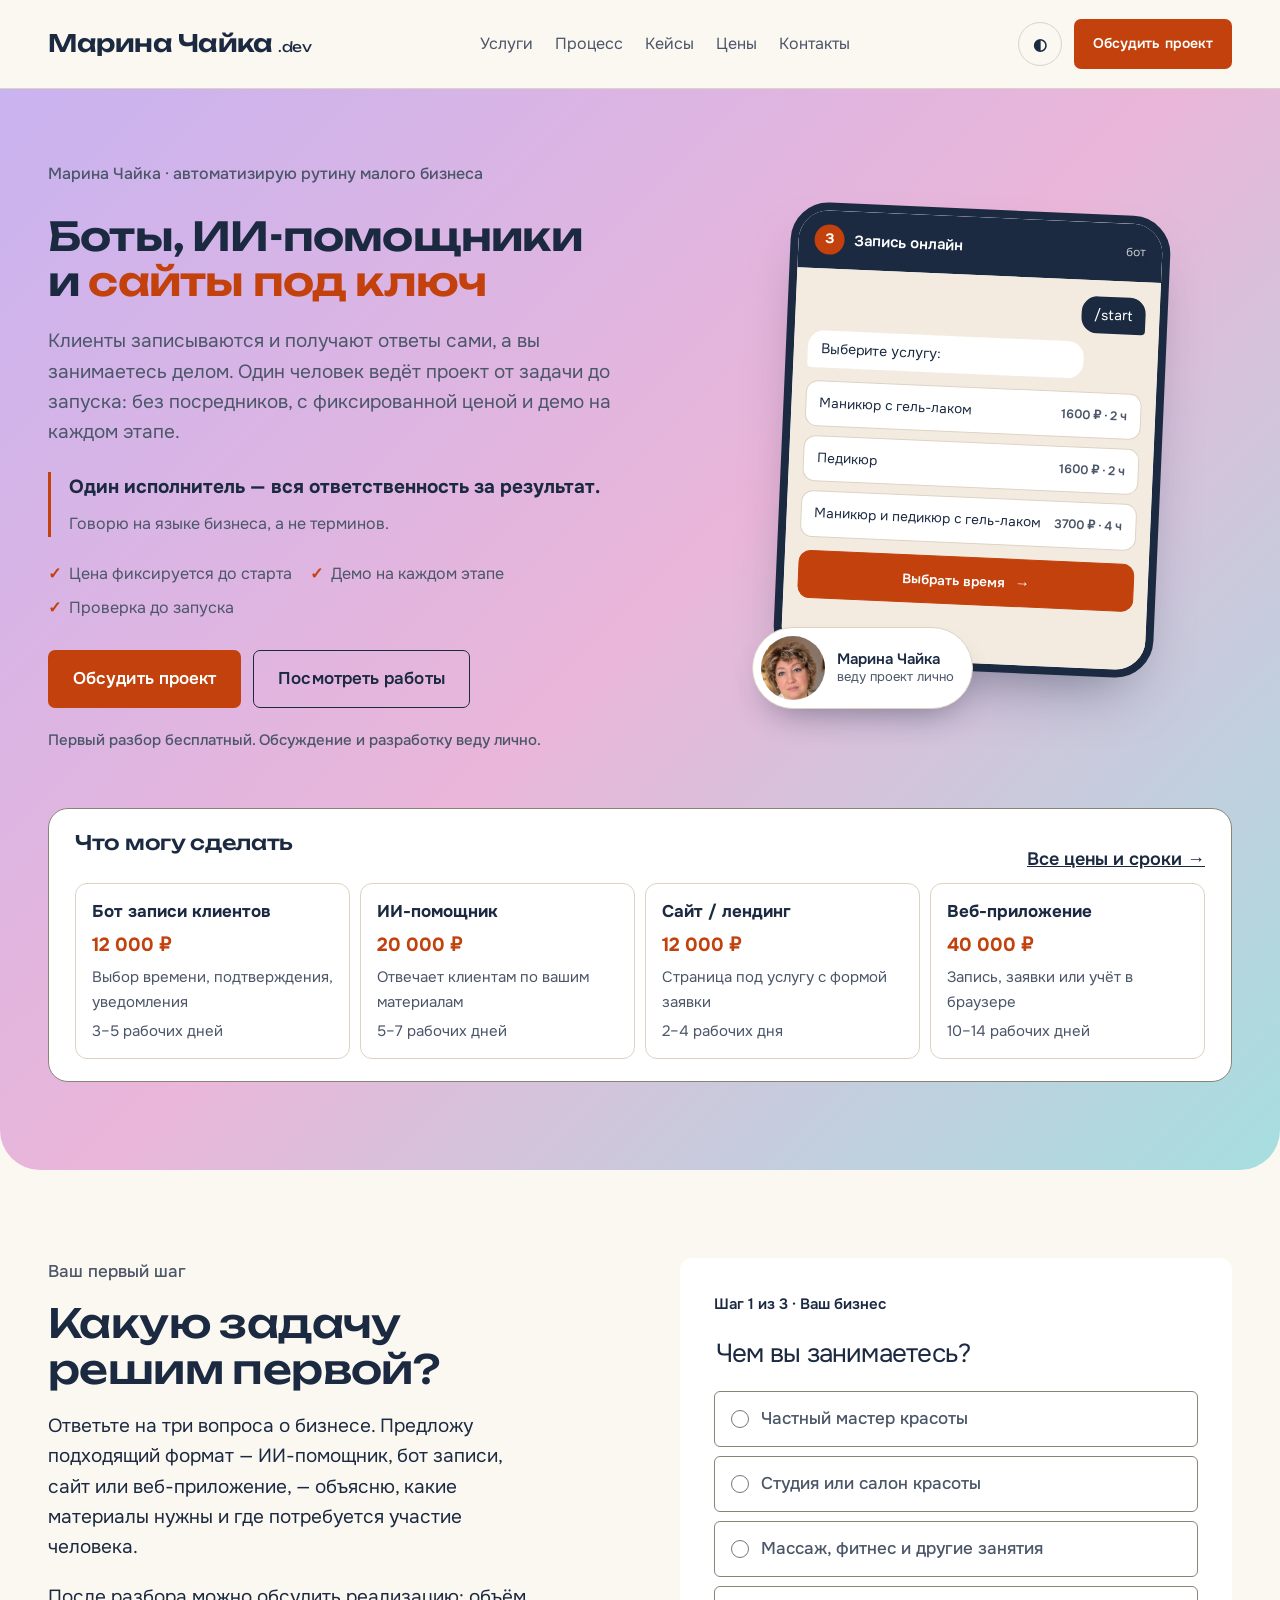
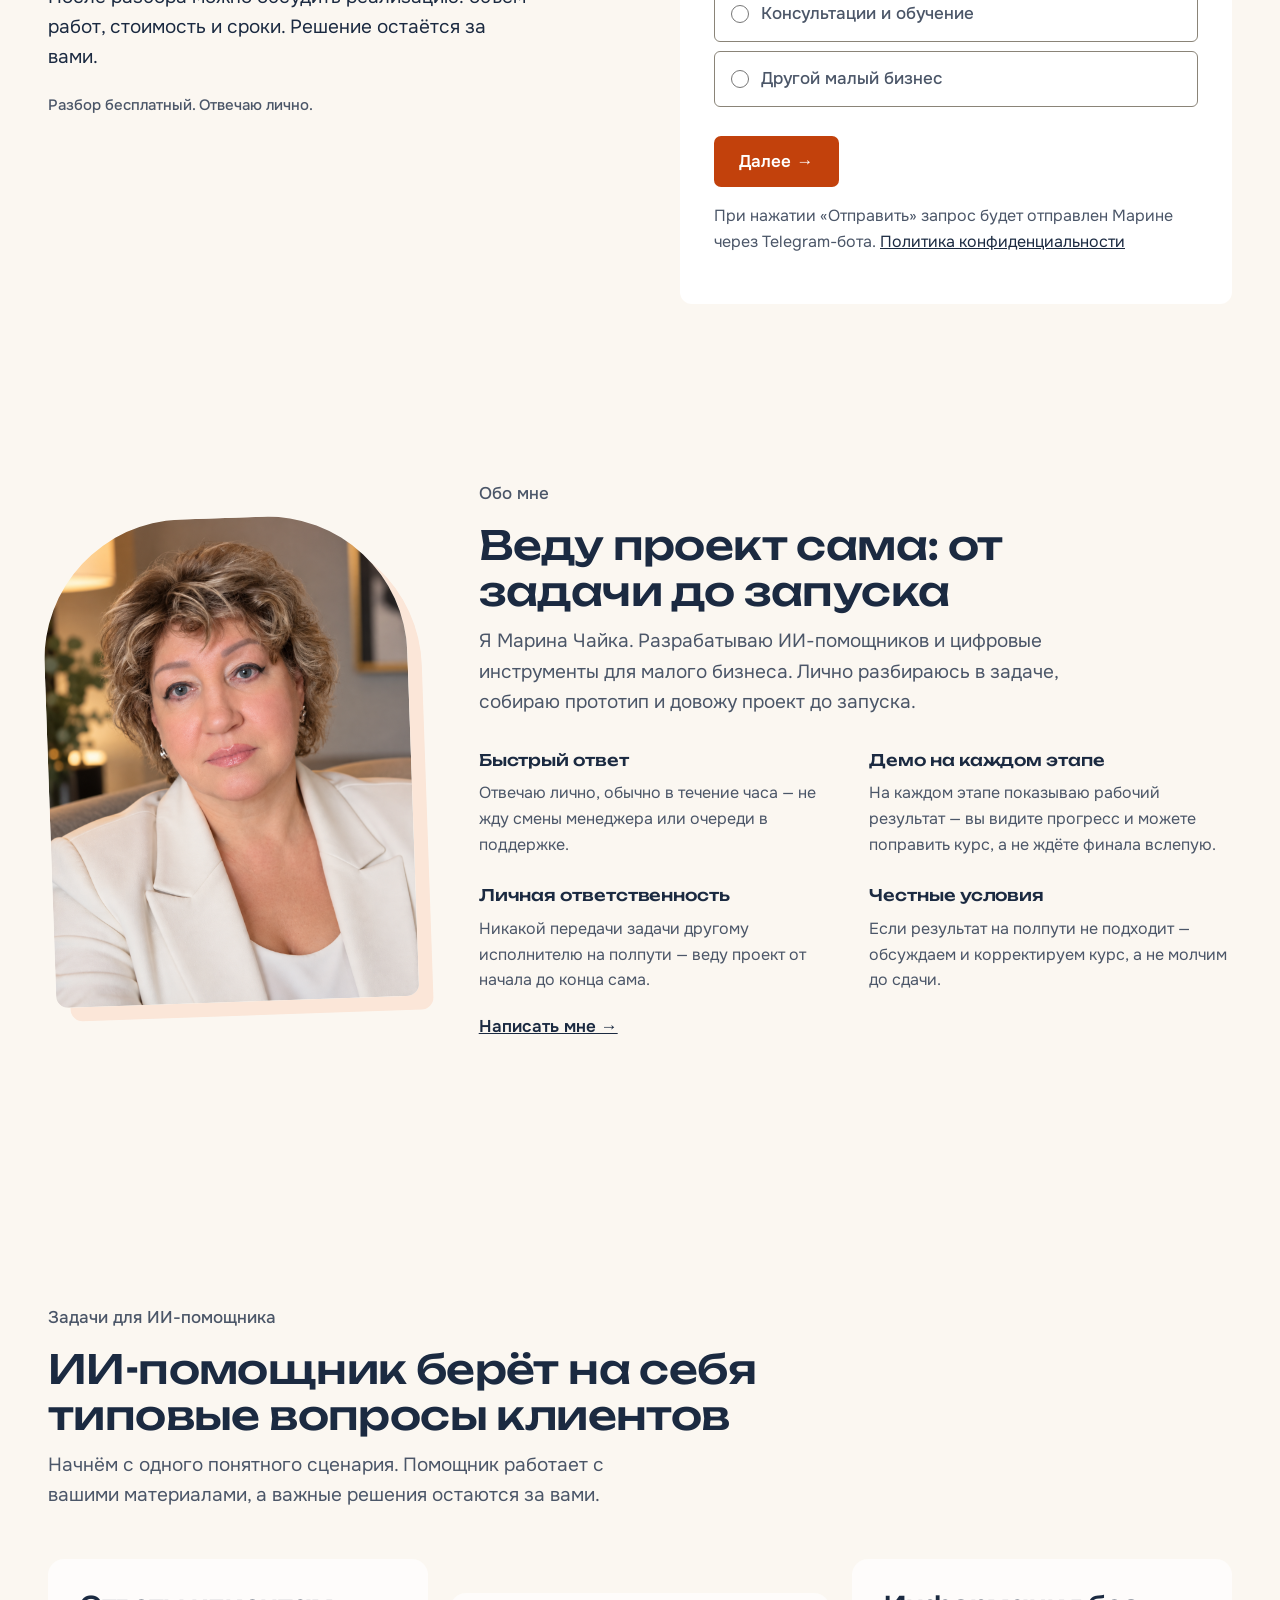
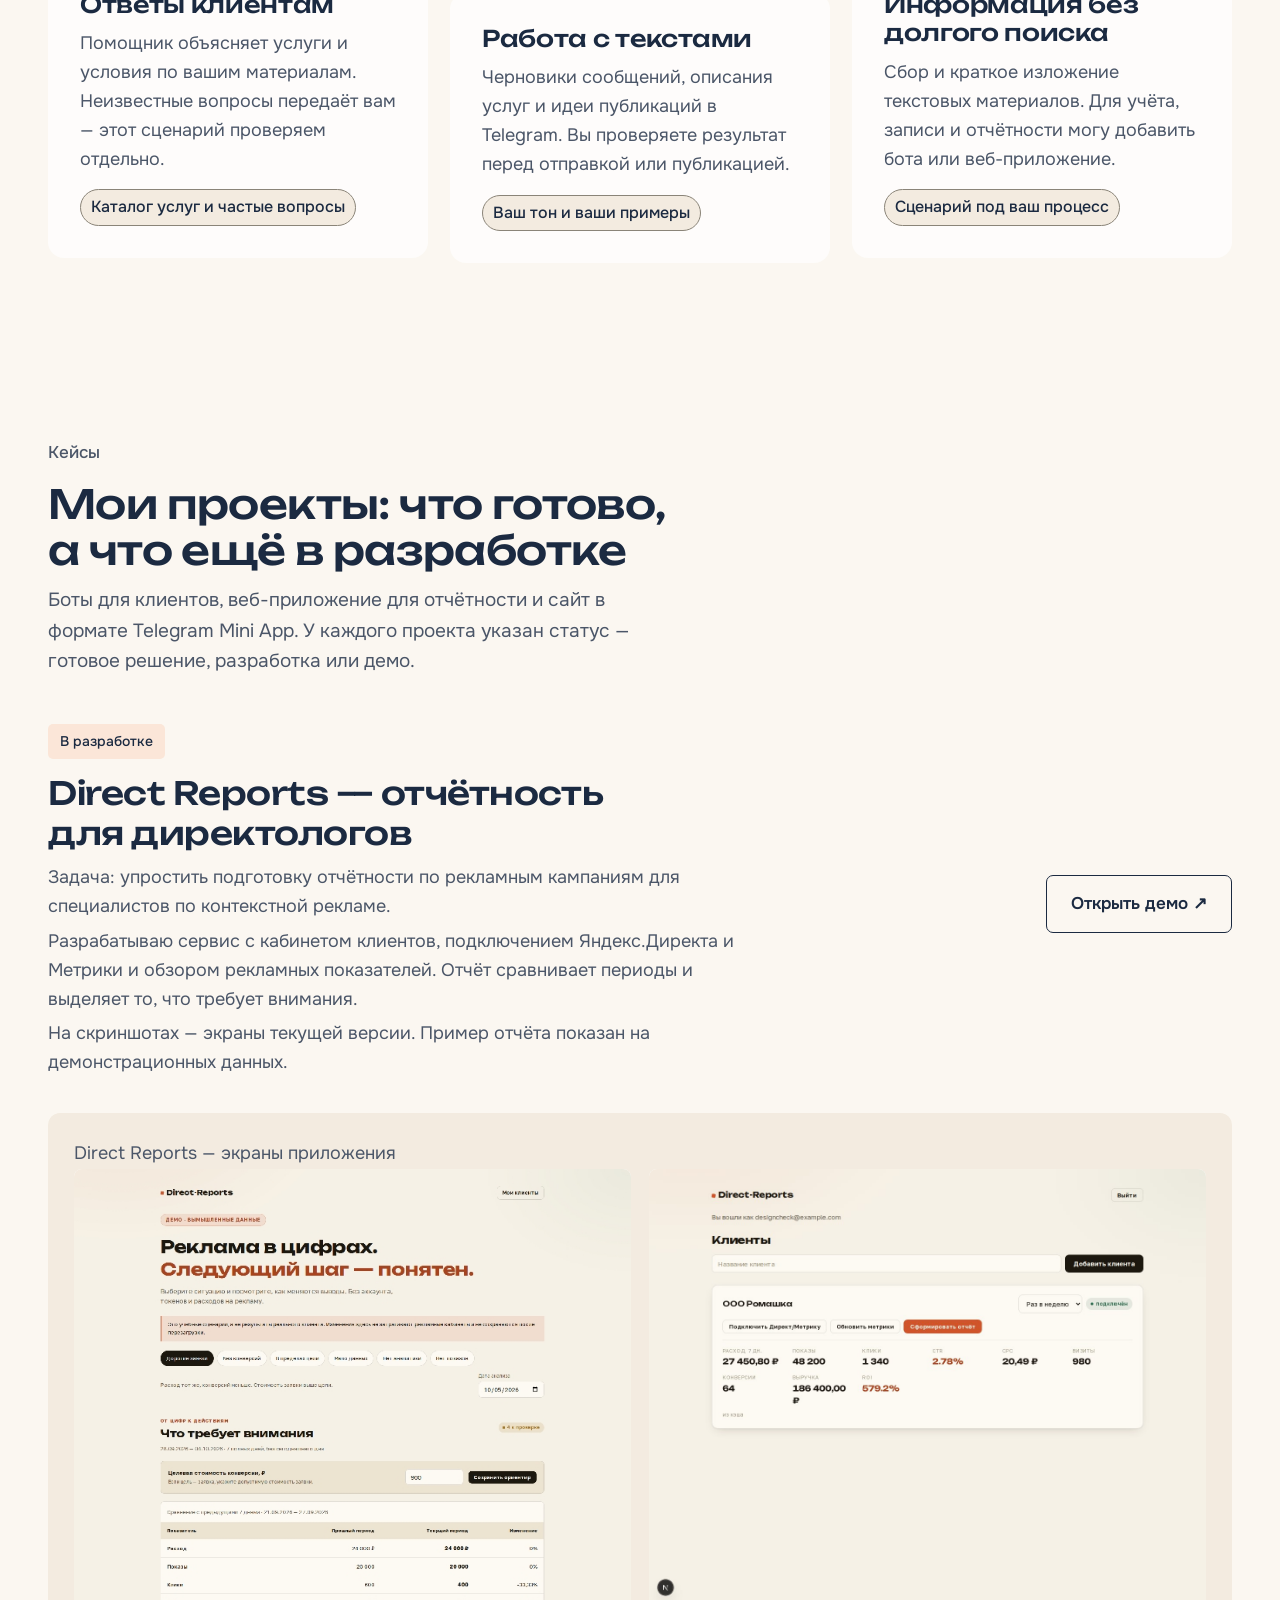
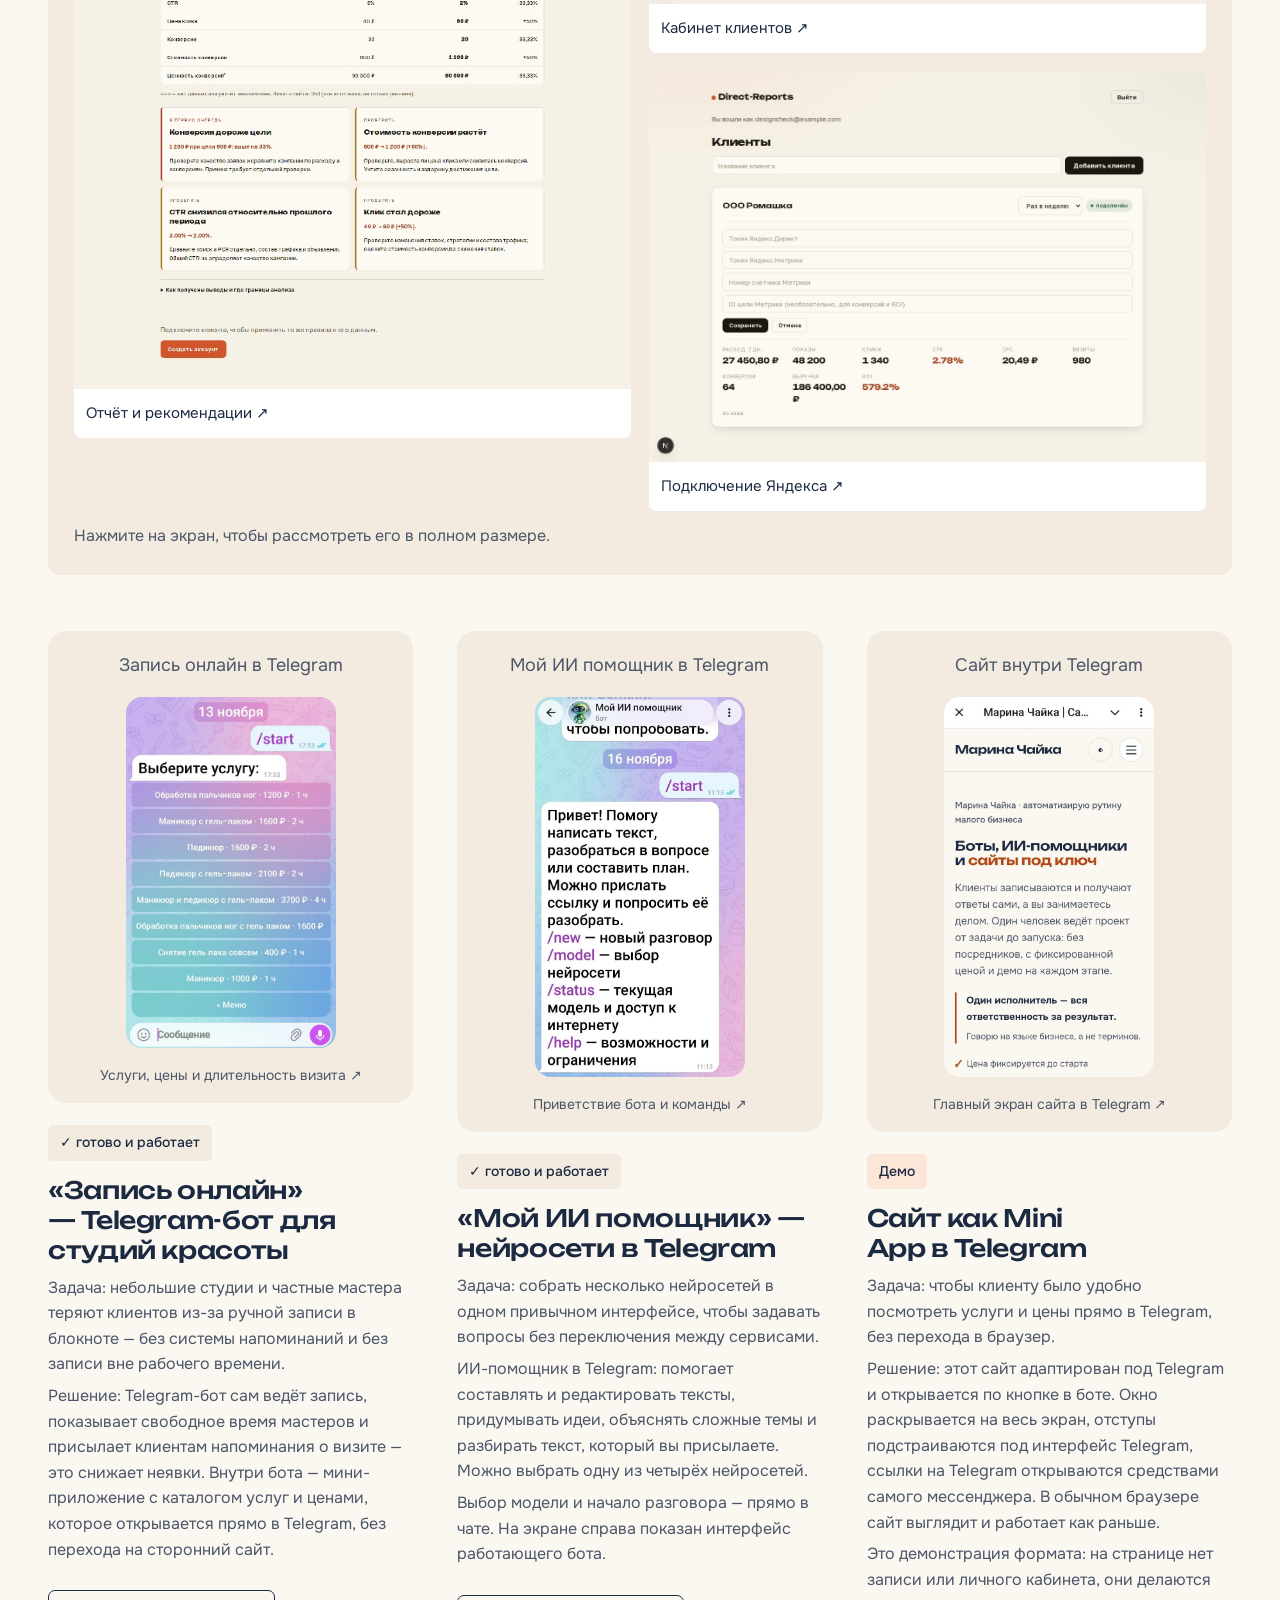
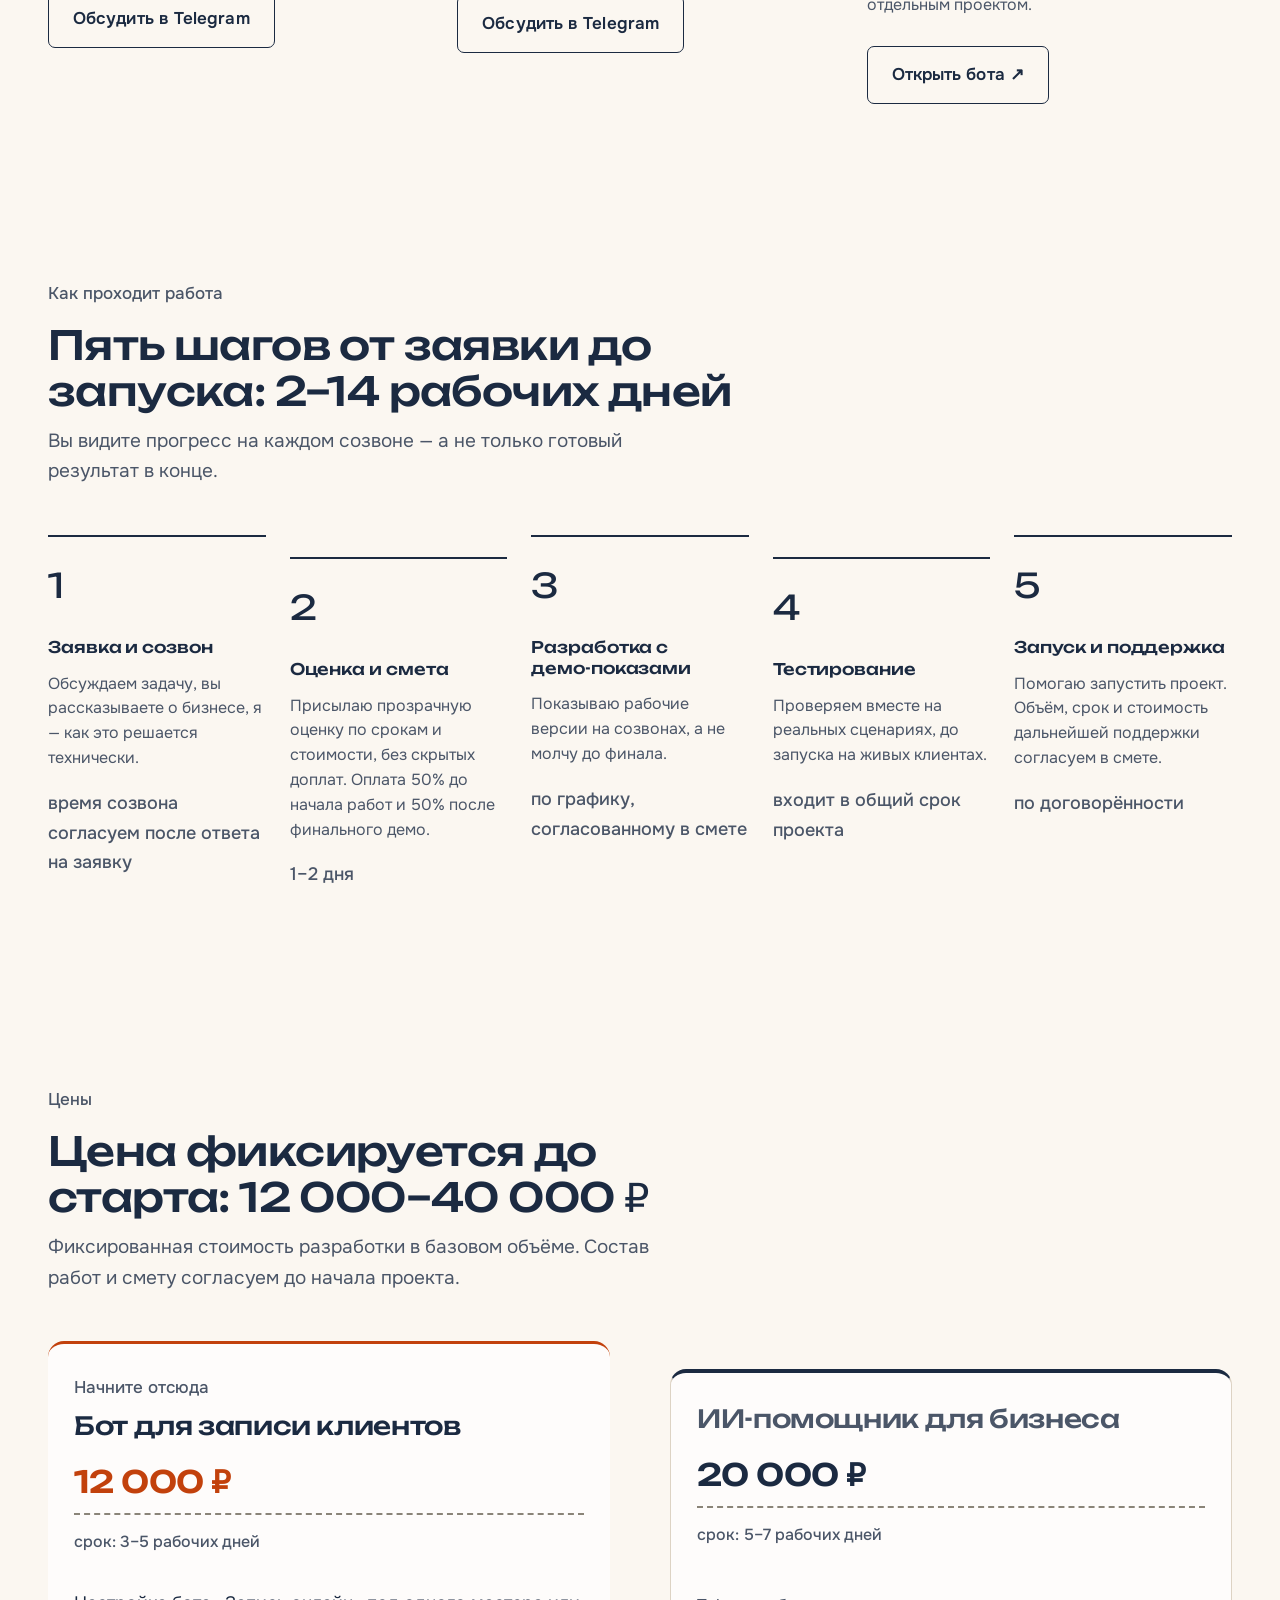
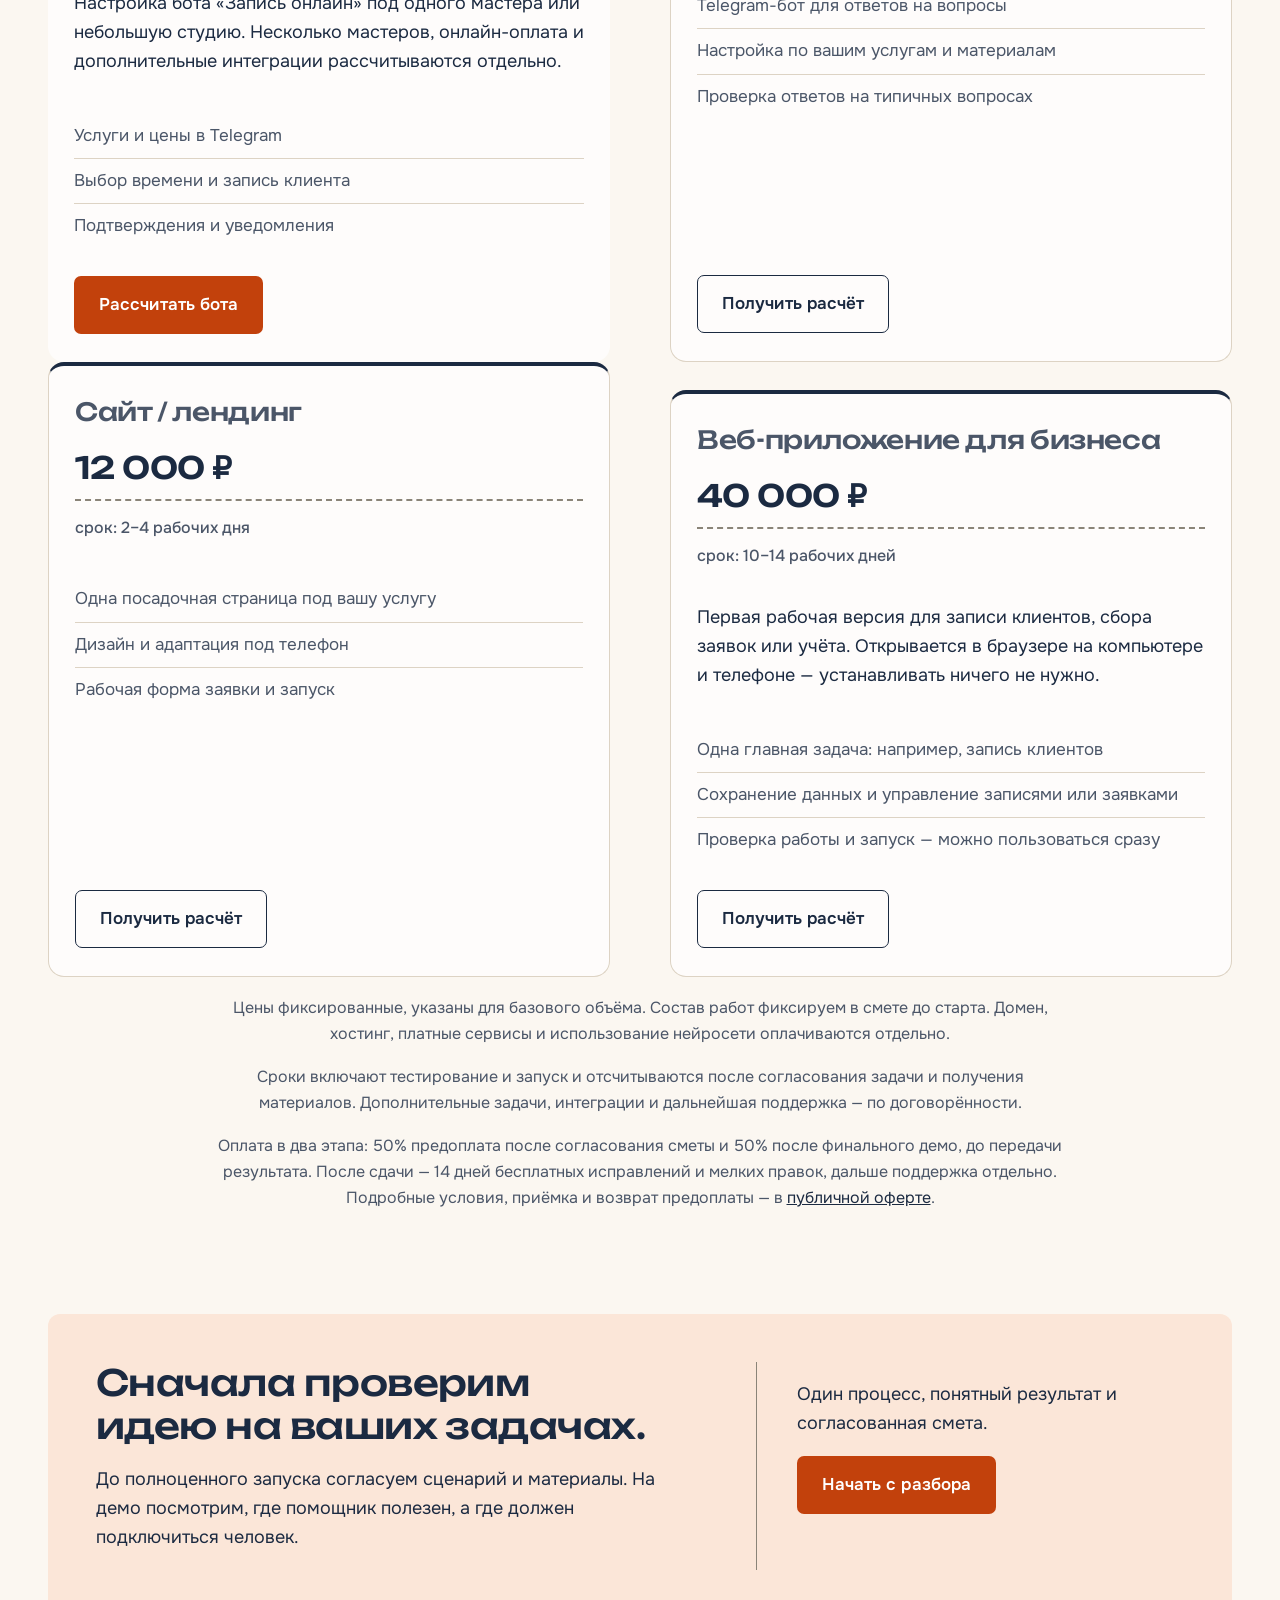
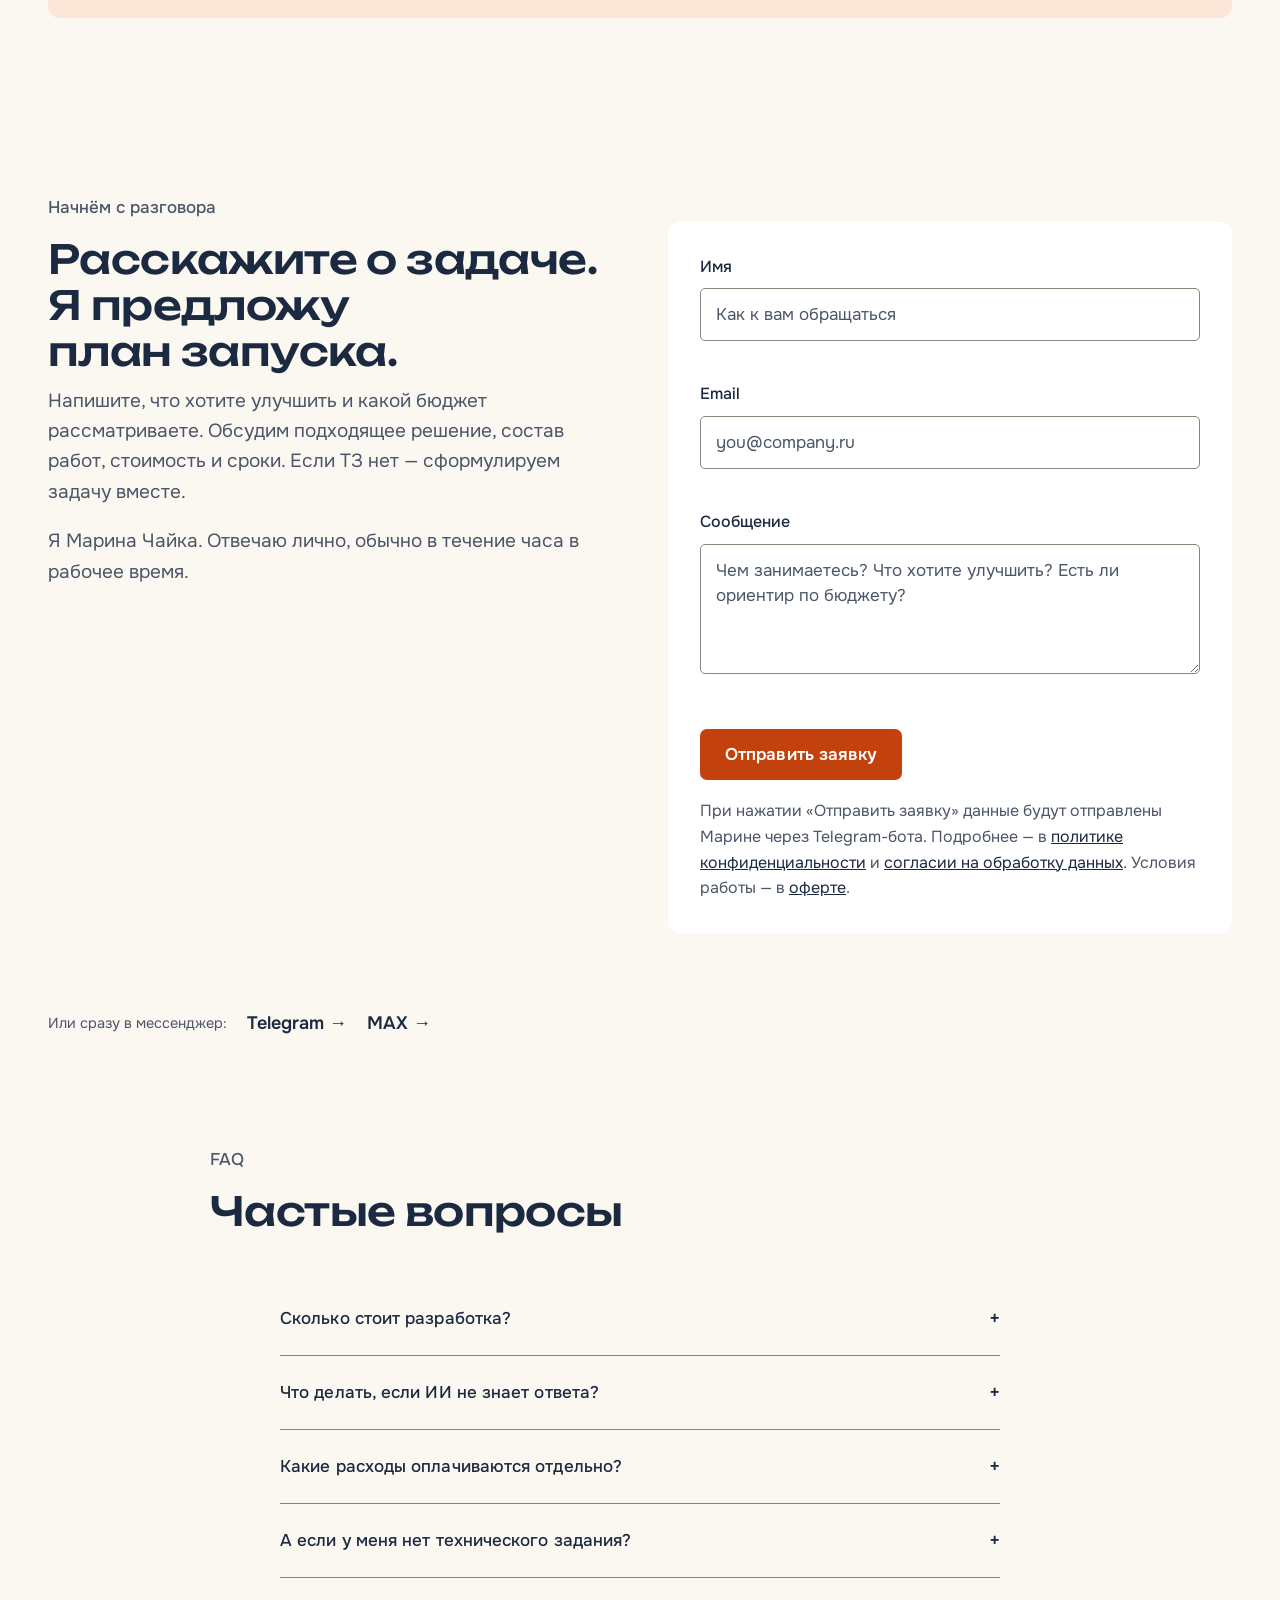
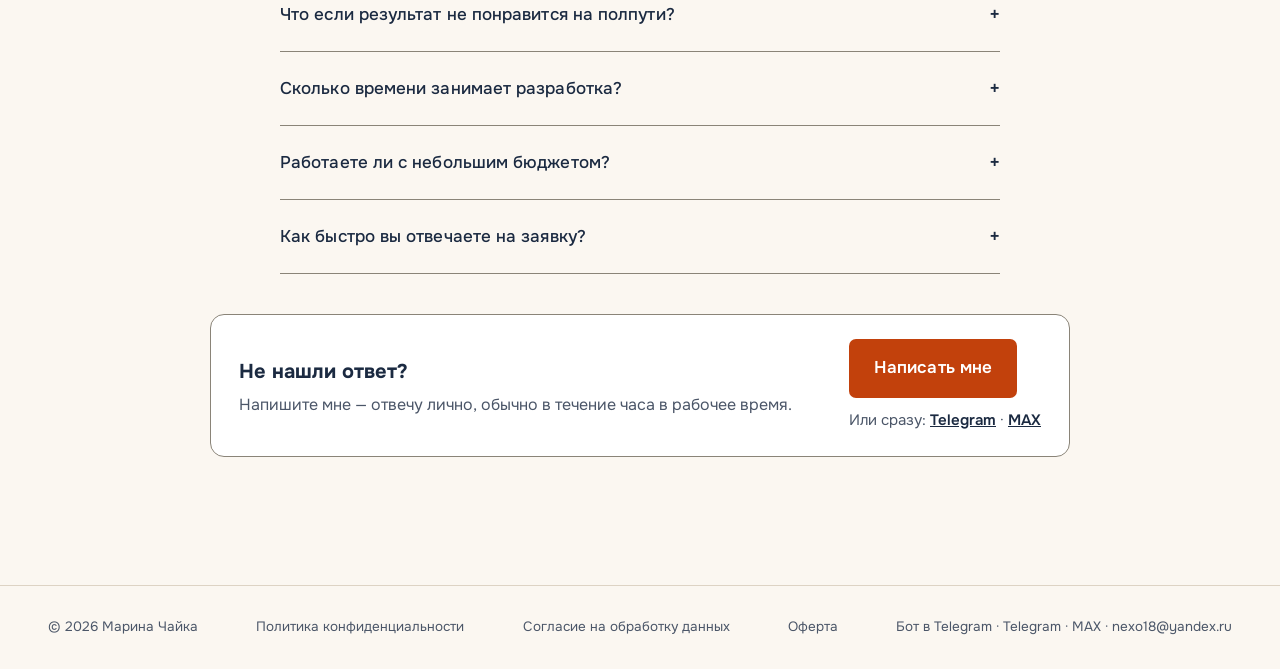
==== index.html @ 25e49939 "[agent] screenshots: актуальные скриншоты ИИ-помощника и сайта в Telegram" ====
<!doctype html>
<html lang="ru" data-theme="light" translate="no" class="notranslate">
<head>
<meta charset="UTF-8">
<meta name="google" content="notranslate">
<meta name="viewport" content="width=device-width, initial-scale=1, viewport-fit=cover">
<title>Марина Чайка — ИИ-помощники, боты и сайты для малого бизнеса</title>
<meta name="description" content="ИИ-помощники, боты записи, сайты и веб-приложения для малого бизнеса. Цена и состав работ фиксируются до старта, демо на каждом этапе. Лично веду проект от задачи до запуска.">
<link rel="icon" type="image/svg+xml" href="assets/favicon.svg">
<meta name="theme-color" content="#FBF7F1">
<meta property="og:type" content="website"><meta property="og:title" content="Марина Чайка — ИИ-помощники, боты и сайты для малого бизнеса">
<meta property="og:image" content="https://chaika-bot.ru/assets/og.png"><meta property="og:url" content="https://chaika-bot.ru/">
<meta name="twitter:card" content="summary_large_image">
<script src="https://telegram.org/js/telegram-web-app.js"></script>
<script>
async function sendWebsiteRequest(data) {
  try {
    var response = await fetch('https://form-service-chajjka.msk1.amvera.tech/', {
      method: 'POST', headers: { 'Content-Type': 'application/json' },
      body: JSON.stringify(data), signal: AbortSignal.timeout(20000)
    });
    var result = await response.json();
    if(!response.ok || result.ok !== true) throw new Error('Delivery failed');
  } catch(error) {
    throw new Error('Не удалось подтвердить отправку. Данные остались в форме. Попробуйте позже или напишите в Telegram.');
  }
}
</script>
<link rel="stylesheet" href="assets/fonts/fonts.css">
<style>
  :root{
    color-scheme: dark;
    --bg:#0A0A0F;
    --surface:#15151C;
    --surface-2:#1C1C26;
    --text:#F2F2F7;
    --text-dim:#C8C8D8;
    --accent1:#6C5CE7;
    --accent2:#00D9FF;
    --accent2-text:#7CEBFF;   /* бирюзовый для ТЕКСТА (контраст ≥7:1) */
    --success-text:#3ddc97;
    --accent3:#FF3EA5;
    --accent4:#FFB020;
    --border:rgba(255,255,255,0.08);
    --border-strong:rgba(255,255,255,0.16);
    --success:#3ddc97;
    --danger:#ff6b6b;
    --shadow: 0 20px 60px rgba(0,0,0,0.45);
    --radius:16px;
    --font-head:'Space Grotesk', system-ui, sans-serif;
    --font-body:'Inter', system-ui, sans-serif;
    --font-mono:'JetBrains Mono', ui-monospace, monospace;
    padding-top: env(safe-area-inset-top,0px);
    padding-bottom: env(safe-area-inset-bottom,0px);
  }
  :root[data-theme="light"]{
    color-scheme: light;
    --bg:#FAFAFC;
    --surface:#FFFFFF;
    --surface-2:#F1F1F5;
    --text:#14141A;
    --text-dim:#3A3A48;
    --accent1:#5B3DF5;
    --accent2:#0EA5C4; --accent2-text:#00596D; --success-text:#075E3A; --danger:#A3200F;
    --accent3:#E11D8F;
    --accent4:#E08A00;
    --border:rgba(20,20,26,0.08);
    --border-strong:rgba(20,20,26,0.16);
    --shadow: 0 20px 50px rgba(20,20,26,0.10);
  }
  @media (prefers-color-scheme: light){
    :root:not([data-theme="light"]){
      color-scheme: light;
      --bg:#FAFAFC;
      --surface:#FFFFFF;
      --surface-2:#F1F1F5;
      --text:#14141A;
      --text-dim:#3A3A48;
      --accent1:#5B3DF5;
      --accent2:#0EA5C4; --accent2-text:#00596D; --success-text:#075E3A; --danger:#A3200F;
      --accent3:#E11D8F;
      --accent4:#E08A00;
      --border:rgba(20,20,26,0.08);
      --border-strong:rgba(20,20,26,0.16);
      --shadow: 0 20px 50px rgba(20,20,26,0.10);
    }
  }
  /* Только внутри Telegram (класс tg-app ставится скриптом): отступы под системные элементы Telegram */
  :root.tg-app{
    padding-top:var(--tg-safe-top,0px);
    padding-bottom:var(--tg-safe-bottom,0px);
  }
  :root.tg-app .web-only{display:none!important;}  /* ссылки «Открыть в Telegram» не нужны внутри самого Telegram */
  :root.tg-app header{top:var(--tg-safe-top,0px);}
  :root.tg-app .mobile-menu{inset:calc(68px + var(--tg-safe-top,0px)) 0 0 0;}
  :root.tg-app .floating-cta,
  :root.tg-app .to-top{bottom:calc(20px + var(--tg-safe-bottom,0px));}
  *{box-sizing:border-box;}
  html{scroll-behavior:smooth;}
  body{
    margin:0;
    background-color:var(--bg);
    background-image:
      radial-gradient(640px circle at 8% 8%, color-mix(in srgb, var(--accent1) 26%, transparent), transparent 62%),
      radial-gradient(620px circle at 92% 12%, color-mix(in srgb, var(--accent3) 22%, transparent), transparent 60%),
      radial-gradient(720px circle at 85% 92%, color-mix(in srgb, var(--accent2) 20%, transparent), transparent 62%),
      radial-gradient(560px circle at 10% 90%, color-mix(in srgb, var(--accent4) 18%, transparent), transparent 60%);
    background-attachment: fixed;
    background-repeat: no-repeat;
    animation: auroraShift 26s ease-in-out infinite alternate;
    color:var(--text);
    font-family:var(--font-body);
    font-size:16px;
    line-height:1.6;
    -webkit-font-smoothing:antialiased;
    overflow-x:hidden;
  }
  @keyframes auroraShift{
    0%{ background-position: 8% 8%, 92% 12%, 85% 92%, 10% 90%; }
    50%{ background-position: 14% 16%, 84% 20%, 76% 84%, 18% 82%; }
    100%{ background-position: 8% 8%, 92% 12%, 85% 92%, 10% 90%; }
  }
  @media (prefers-reduced-motion: reduce){ body{ animation:none; } }
  img{max-width:100%;}
  [hidden]{display:none!important;}
  a{color:inherit;}
  .wrap{max-width:1120px;margin:0 auto;padding-inline:20px;}
  section{scroll-margin-top:80px;}
  h1,h2,h3{font-family:var(--font-head);line-height:1.15;margin:0;}
  .mono{font-family:var(--font-mono);}
  .eyebrow{
    font-family:var(--font-mono);
    font-size:13px;
    letter-spacing:.06em;
    text-transform:uppercase;
    color:var(--accent2-text);
    font-weight:600;
    display:flex;align-items:center;gap:8px;
    margin-bottom:14px;
  }
  .eyebrow::before{content:"";width:8px;height:8px;border-radius:50%;background:var(--accent2);box-shadow:0 0 12px var(--accent2);}
  .section-head{max-width:640px;margin:0 auto 48px;text-align:center;}
  .section-head h2{font-size:clamp(26px,4vw,38px);}
  .section-head p{color:var(--text-dim);margin-top:12px;font-size:17px;}

  /* ---------- progress bar ---------- */
  #progress{position:fixed;top:0;left:0;height:3px;background:linear-gradient(90deg,var(--accent1),var(--accent3),var(--accent2),var(--accent4));width:0%;z-index:1000;transition:width .1s linear;}

  /* ---------- nav ---------- */
  header{
    position:sticky;top:env(safe-area-inset-top,0px);z-index:900;
    background:color-mix(in srgb, var(--bg) 78%, transparent);
    backdrop-filter:blur(14px);
    border-bottom:1px solid var(--border);
    transition:transform .3s ease;
  }
  header.hide{transform:translateY(-100%);}
  nav.wrap{display:flex;align-items:center;justify-content:space-between;height:68px;}
  .logo{font-family:var(--font-head);font-weight:700;font-size:18px;letter-spacing:-.02em;}
  .logo span{background:linear-gradient(90deg,var(--accent1),var(--accent3),var(--accent2));-webkit-background-clip:text;background-clip:text;color:transparent;}
  .nav-links{display:flex;gap:28px;list-style:none;margin:0;padding:0;}
  .nav-links a{font-size:14.5px;color:var(--text-dim);text-decoration:none;position:relative;padding:6px 0;transition:color .2s;}
  .nav-links a::after{content:"";position:absolute;left:0;right:0;bottom:0;height:2px;background:linear-gradient(90deg,var(--accent1),var(--accent2));transform:scaleX(0);transform-origin:left;transition:transform .25s;}
  .nav-links a.active,.nav-links a:hover{color:var(--text);}
  .nav-links a.active::after{transform:scaleX(1);}
  .nav-actions{display:flex;align-items:center;gap:12px;}
  .theme-toggle{
    width:44px;height:44px;border-radius:10px;border:1px solid var(--border);
    background:var(--surface);color:var(--text);cursor:pointer;
    display:flex;align-items:center;justify-content:center;font-size:16px;
  }
  .burger{
    display:none;width:44px;height:44px;border:1px solid var(--border);background:var(--surface);
    border-radius:10px;cursor:pointer;position:relative;
  }
  .burger span, .burger span::before, .burger span::after{
    content:"";position:absolute;left:12px;right:12px;height:2px;background:var(--text);
    transition:transform .3s ease, opacity .3s ease, top .3s ease;
  }
  .burger span{top:21px;}
  .burger span::before{top:-7px;}
  .burger span::after{top:7px;}
  .burger.open span{background:transparent;}
  .burger.open span::before{top:0;transform:rotate(45deg);}
  .burger.open span::after{top:0;transform:rotate(-45deg);}

  .mobile-menu{
    visibility:hidden;position:fixed;inset:68px 0 0 0;background:var(--bg);z-index:850;padding:24px;
    opacity:0;transform:translateY(-12px);transition:opacity .3s ease, transform .3s ease, visibility 0s linear .3s;
  }
  .mobile-menu.open{visibility:visible;opacity:1;transform:translateY(0);transition:opacity .3s ease, transform .3s ease;}
  .mobile-menu ul{list-style:none;padding:0;margin:0;display:flex;flex-direction:column;gap:22px;}
  .mobile-menu a{font-family:var(--font-head);font-size:22px;text-decoration:none;color:var(--text);}
  @media (prefers-reduced-motion: reduce){
    .mobile-menu{transition:none;}
    .burger span,.burger span::before,.burger span::after{transition:none;}
  }
  @media (max-width:820px){
    .nav-links{display:none;}
    .nav-actions > a.btn-primary{display:none;}
    .burger{display:flex;align-items:center;justify-content:center;}
  }
  @media (max-width:360px){ .logo{font-size:15px;} }

  /* ---------- buttons ---------- */
  .btn{
    display:inline-flex;align-items:center;justify-content:center;gap:8px;
    font-family:var(--font-body);font-weight:600;font-size:15px;
    padding:13px 26px;border-radius:12px;border:1px solid transparent;
    cursor:pointer;text-decoration:none;min-height:44px;
    transition:transform .25s cubic-bezier(.2,.8,.2,1), box-shadow .3s ease, background .3s ease, filter .3s ease, color .3s ease, border-color .3s ease;
    will-change:transform;
  }
  .btn-primary{background:linear-gradient(135deg,var(--accent1),var(--accent3) 55%,var(--accent2));color:#fff;box-shadow:0 8px 20px rgba(255,62,165,.2);}
  .btn-primary:hover{box-shadow:0 12px 28px rgba(255,62,165,.3);filter:brightness(1.05) saturate(1.05);}
  .btn-ghost{background:var(--surface);border-color:var(--border-strong);color:var(--text);}
  .btn-ghost:hover{border-color:var(--accent2);background:var(--surface-2);color:var(--accent2-text);}
  .btn-block{width:100%;}

  /* ---------- hero ---------- */
  .hero{position:relative;padding:120px 0 100px;overflow:hidden;}
  .hero-bg{position:absolute;inset:-20% -10%;z-index:0;pointer-events:none;filter:blur(50px);opacity:.45;}
  .blob{position:absolute;border-radius:50%;}
  .blob1{width:560px;height:560px;background:radial-gradient(circle,var(--accent1),transparent 70%);top:-120px;left:-80px;animation:float1 16s ease-in-out infinite;}
  .blob2{width:480px;height:480px;background:radial-gradient(circle,var(--accent2),transparent 70%);bottom:-140px;right:-60px;animation:float2 20s ease-in-out infinite;}
  .blob3{width:380px;height:380px;background:radial-gradient(circle,var(--accent3),transparent 70%);top:10%;right:8%;animation:float3 18s ease-in-out infinite;}
  .blob4{width:340px;height:340px;background:radial-gradient(circle,var(--accent4),transparent 70%);bottom:5%;left:18%;animation:float2 22s ease-in-out infinite reverse;}
  @keyframes float1{0%,100%{transform:translate(0,0)}50%{transform:translate(60px,40px)}}
  @keyframes float2{0%,100%{transform:translate(0,0)}50%{transform:translate(-50px,-30px)}}
  @keyframes float3{0%,100%{transform:translate(0,0)}50%{transform:translate(-40px,50px)}}
  .hero-inner{position:relative;z-index:1;max-width:780px;}
  .hero h1{font-size:clamp(32px,5.4vw,58px);font-weight:700;letter-spacing:-.02em;}
  .hero h1 .line{display:block;overflow:hidden;}
  .hero h1 .line span{
    display:inline-block;transform:translateY(110%);opacity:0;
    background:linear-gradient(100deg, var(--text) 0%, var(--accent1) 22%, var(--accent3) 45%, var(--accent2) 68%, var(--text) 100%);
    background-size:250% auto;
    color:var(--text);
    -webkit-background-clip:text;background-clip:text;-webkit-text-fill-color:transparent;
    animation:lineUp .7s cubic-bezier(.2,.8,.2,1) forwards, headlineShine 9s linear infinite;
  }
  @keyframes lineUp{to{transform:translateY(0);opacity:1;}}
  @keyframes headlineShine{0%{background-position:0% 50%;}100%{background-position:250% 50%;}}
  .hero p.sub{margin-top:22px;font-size:clamp(16px,2vw,19px);color:var(--text-dim);max-width:600px;}
  .hero-cta{margin-top:34px;display:flex;flex-wrap:wrap;gap:14px;align-items:center;}
  .trust-line{margin-top:20px;font-family:var(--font-mono);font-size:13px;color:var(--text-dim);display:flex;align-items:center;gap:8px;}
  .trust-line::before{content:"●";color:var(--success);font-size:10px;}

  /* ---------- stats / counters ---------- */
  .stats{display:grid;grid-template-columns:repeat(4,1fr);gap:20px;}
  @media (max-width:820px){.stats{grid-template-columns:repeat(2,1fr);}}
  .stat{text-align:center;padding:26px 12px;background:var(--surface);border:1px solid var(--border);border-radius:14px;}
  .stat-value{font-family:var(--font-head);font-size:clamp(28px,4vw,38px);font-weight:700;font-variant-numeric:tabular-nums;
    background:linear-gradient(135deg,var(--accent1),var(--accent3));-webkit-background-clip:text;background-clip:text;color:transparent;-webkit-text-fill-color:transparent;}
  .stat-label{margin-top:8px;font-size:13.5px;color:var(--text-dim);}

  /* ---------- bento / services ---------- */
  .bento{display:grid;grid-template-columns:repeat(3,1fr);gap:20px;}
  @media (max-width:820px){.bento{grid-template-columns:1fr;}}
  .card{
    background:var(--surface);border:1px solid var(--border);border-radius:var(--radius);
    padding:28px;position:relative;overflow:hidden;
    transition:transform .3s cubic-bezier(.2,.8,.2,1), border-color .3s, box-shadow .3s;
  }
  .card:hover{transform:translateY(-6px);border-color:var(--border-strong);box-shadow:var(--shadow);}
  .card .glow{position:absolute;inset:0;opacity:0;background:radial-gradient(300px circle at var(--mx,50%) var(--my,50%), rgba(108,92,231,.18), transparent 60%);transition:opacity .3s;pointer-events:none;}
  .card:hover .glow{opacity:1;}
  .card-icon{width:46px;height:46px;border-radius:12px;background:linear-gradient(135deg,var(--accent1),var(--accent3));display:flex;align-items:center;justify-content:center;font-size:20px;margin-bottom:18px;}
  .card:nth-child(2) .card-icon{background:linear-gradient(135deg,var(--accent3),var(--accent4));}
  .card:nth-child(3) .card-icon{background:linear-gradient(135deg,var(--accent2),var(--accent1));}
  .card h3{font-size:19px;margin-bottom:10px;}
  .card p{color:var(--text-dim);font-size:15px;margin:0;}
  .card .tag{display:inline-block;margin-top:16px;font-family:var(--font-mono);font-size:13px;color:var(--accent2-text);border:1px solid var(--border-strong);padding:4px 10px;border-radius:20px;}

  /* reveal */
  .reveal{opacity:0;transform:translateY(28px);transition:opacity .7s ease,transform .7s cubic-bezier(.2,.8,.2,1);}
  .reveal.in{opacity:1;transform:translateY(0);}

  /* ---------- process ---------- */
  .steps{display:grid;gap:0;counter-reset:step;}
  .step{display:grid;grid-template-columns:56px 1fr;gap:20px;padding:24px 0;border-bottom:1px solid var(--border);}
  .step:last-child{border-bottom:none;}
  .step-num{font-family:var(--font-mono);font-size:14px;color:var(--accent2-text);border:1px solid var(--border-strong);border-radius:50%;width:44px;height:44px;display:flex;align-items:center;justify-content:center;}
  .step h4{font-family:var(--font-head);font-size:17px;margin:0 0 6px;}
  .step p{margin:0;color:var(--text-dim);font-size:15px;}
  .step-meta{font-family:var(--font-mono);font-size:13px;color:var(--text-dim);margin-top:8px;display:inline-block;}

  /* ---------- cases ---------- */
  .cases{display:grid;gap:20px;}
  .case-card{
    background:linear-gradient(160deg, var(--surface), var(--surface-2));
    border:1px solid var(--border);border-radius:20px;padding:36px;
    display:grid;grid-template-columns:1fr auto;gap:24px;align-items:center;
  }
  @media (max-width:700px){.case-card{grid-template-columns:1fr;}}
  .case-status{font-family:var(--font-mono);font-size:13px;color:var(--success-text);border:1px solid rgba(61,220,151,.5);background:rgba(61,220,151,.08);padding:4px 10px;border-radius:20px;display:inline-block;margin-bottom:14px;}
  .case-status--development{color:var(--text-dim);border-color:var(--border-strong);background:var(--surface-2);}
  .case-card h3{font-size:22px;margin-bottom:10px;}
  .case-card p{color:var(--text-dim);margin:0 0 6px;}

  /* Анимированная "переписка" вместо живого доступа к боту — показывает работу,
     но не отдаёт сам продукт бесплатно. Проигрывается один раз при появлении на экране. */
  .chat-demo{display:flex;flex-direction:column;gap:10px;margin-top:18px;max-width:380px;}
  .chat-bubble{
    padding:10px 14px;border-radius:16px;font-size:14px;line-height:1.4;
    opacity:0;transform:translateY(10px);
  }
  .reveal.in .chat-bubble{animation:bubbleIn .5s ease forwards;}
  .chat-bubble--user{align-self:flex-end;background:var(--accent1);color:#fff;border-bottom-right-radius:4px;}
  .chat-bubble--bot{align-self:flex-start;background:var(--surface-2);color:var(--text);border-bottom-left-radius:4px;}
  .chat-demo .chat-bubble:nth-child(1){animation-delay:.15s;}
  .chat-demo .chat-bubble:nth-child(2){animation-delay:.75s;}
  .chat-demo .chat-bubble:nth-child(3){animation-delay:1.55s;}
  .chat-demo .chat-bubble:nth-child(4){animation-delay:2.15s;}
  @keyframes bubbleIn{to{opacity:1;transform:translateY(0);}}
  @media (prefers-reduced-motion: reduce){
    .chat-bubble{opacity:1;transform:none;animation:none!important;}
  }

  /* ---------- trust ---------- */
  .trust-grid{display:grid;grid-template-columns:repeat(2,1fr);gap:20px;}
  @media (max-width:700px){.trust-grid{grid-template-columns:1fr;}}
  .trust-item{display:flex;gap:16px;padding:22px;background:var(--surface);border:1px solid var(--border);border-radius:14px;transition:transform .3s cubic-bezier(.2,.8,.2,1), border-color .3s, box-shadow .3s;}
  .trust-item:hover{transform:translateY(-4px);border-color:var(--border-strong);box-shadow:var(--shadow);}
  .trust-item .ico{font-size:22px;}
  .trust-item h4{margin:0 0 6px;font-family:var(--font-head);font-size:16px;}
  .trust-item p{margin:0;color:var(--text-dim);font-size:14.5px;}

  /* ---------- pricing ---------- */
  .pricing{display:grid;grid-template-columns:repeat(2,minmax(0,1fr));gap:20px;}
  @media (max-width:820px){.pricing{grid-template-columns:1fr;}}
  .price-card{background:var(--surface);border:1px solid var(--border);border-radius:var(--radius);padding:30px;display:flex;flex-direction:column;transition:transform .3s cubic-bezier(.2,.8,.2,1), border-color .3s, box-shadow .3s;}
  .price-card:hover{transform:translateY(-6px);border-color:var(--border-strong);box-shadow:var(--shadow);}
  .price-card.featured{border-color:var(--accent1);box-shadow:0 0 0 1px var(--accent1), var(--shadow);position:relative;}
  .price-card.featured:hover{box-shadow:0 0 0 1px var(--accent1), var(--shadow);}
  .price-card.featured::before{content:"популярно";position:absolute;top:-12px;right:20px;font-family:var(--font-mono);font-size:12.5px;font-weight:700;background:var(--accent1);color:#fff;padding:4px 10px;border-radius:20px;}
  .price-card h3{font-size:17px;color:var(--text-dim);font-weight:500;margin-bottom:4px;}
  .price-value{font-family:var(--font-head);font-size:30px;margin:6px 0 4px;}
  .price-value span{font-size:14px;color:var(--text-dim);font-weight:400;}
  .price-time{font-family:var(--font-mono);font-size:13px;color:var(--accent2-text);margin-bottom:18px;}
  .price-list{list-style:none;padding:0;margin:0 0 24px;flex:1;}
  .price-list li{padding:8px 0;border-top:1px solid var(--border);font-size:14.5px;color:var(--text-dim);}
  .price-list li:first-child{border-top:none;}
  .price-note{margin-top:14px;font-size:13.5px;color:var(--text-dim);text-align:center;}

  /* ---------- faq ---------- */
  .faq-item{border-bottom:1px solid var(--border);}
  .faq-q{width:100%;text-align:left;background:none;border:none;color:var(--text);font-family:var(--font-head);font-size:16.5px;padding:20px 0;display:flex;justify-content:space-between;align-items:center;cursor:pointer;gap:16px;min-height:44px;}
  .faq-q .plus{font-size:20px;color:var(--accent2-text);transition:transform .3s;flex:none;}
  .faq-item.open .plus{transform:rotate(45deg);}
  .faq-a{max-height:0;overflow:hidden;transition:max-height .35s ease;}
  .faq-a p{margin:0 0 20px;color:var(--text-dim);font-size:15px;line-height:1.6;}

  /* ---------- final CTA + form ---------- */
  .final{background:var(--surface);border:1px solid var(--border);border-radius:24px;padding:44px;}
  @media (max-width:700px){.final{padding:26px;}}
  .form-grid{display:grid;gap:18px;margin-top:28px;}
  label{display:block;font-family:var(--font-mono);font-size:13.5px;color:var(--text-dim);margin-bottom:8px;text-transform:uppercase;letter-spacing:.04em;}
  input,textarea{
    width:100%;background:var(--surface-2);border:1px solid var(--border-strong);border-radius:10px;
    padding:13px 14px;color:var(--text);font-family:var(--font-body);font-size:16px;
    transition:border-color .2s, box-shadow .2s;
  }
  input:focus,textarea:focus{outline:none;border-color:var(--accent2);box-shadow:0 0 0 3px rgba(0,217,255,.15);}
  input.err,textarea.err{border-color:var(--danger);}
  .field-err{font-size:13.5px;color:var(--danger);margin-top:6px;min-height:16px;}
  .submit-row{display:flex;align-items:center;gap:16px;flex-wrap:wrap;margin-top:6px;}
  .form-status{font-size:14px;font-family:var(--font-mono);}
  .form-status.success{color:var(--success-text);}

  /* ---------- success animation ---------- */
  .success-panel{display:none;flex-direction:column;align-items:center;text-align:center;padding:40px 20px;}
  .success-panel.show{display:flex;gap:14px;}
  .success-check{width:76px;height:76px;margin-bottom:20px;}
  .success-check circle{
    fill:none;stroke:var(--success);stroke-width:3;
    stroke-dasharray:166;stroke-dashoffset:166;
    animation:circleDraw .5s ease forwards;
  }
  .success-check path{
    fill:none;stroke:var(--success);stroke-width:4;stroke-linecap:round;stroke-linejoin:round;
    stroke-dasharray:48;stroke-dashoffset:48;
    animation:checkDraw .35s ease forwards .5s;
  }
  @keyframes circleDraw{to{stroke-dashoffset:0;}}
  @keyframes checkDraw{to{stroke-dashoffset:0;}}
  .success-panel h3{font-size:22px;margin-bottom:8px;opacity:0;animation:fadeUp .5s ease forwards .8s;}
  .success-panel p{color:var(--text-dim);margin:0 0 22px;opacity:0;animation:fadeUp .5s ease forwards .95s;}
  .success-panel .btn{opacity:0;animation:fadeUp .5s ease forwards 1.1s;}
  @keyframes fadeUp{from{opacity:0;transform:translateY(10px);}to{opacity:1;transform:translateY(0);}}
  @media (prefers-reduced-motion: reduce){
    .success-check circle,.success-check path,.success-panel h3,.success-panel p,.success-panel .btn{animation:none!important;stroke-dashoffset:0!important;opacity:1!important;transform:none!important;}
  }
  .alt-contact{margin-top:24px;padding-top:24px;border-top:1px solid var(--border);display:flex;flex-wrap:wrap;gap:12px;align-items:center;font-size:14.5px;color:var(--text-dim);}
  .alt-contact a{color:var(--accent2-text);text-decoration:none;font-weight:600;}

  /* ---------- floating CTA ---------- */
  .floating-cta{
    position:fixed;right:20px;bottom:calc(20px + env(safe-area-inset-bottom,0px));z-index:800;
    display:flex;align-items:center;gap:10px;padding:13px 18px;border-radius:30px;
    background:linear-gradient(135deg,var(--accent1),var(--accent3),var(--accent2));color:#fff;text-decoration:none;
    font-weight:600;font-size:14px;box-shadow:0 8px 22px rgba(255,62,165,.24);
    transform:translateY(120px);transition:transform .4s cubic-bezier(.2,.8,.2,1);
  }
  .floating-cta.show{transform:translateY(0);}

  /* ---------- back to top ---------- */
  .to-top{
    position:fixed;left:20px;bottom:calc(20px + env(safe-area-inset-bottom,0px));z-index:800;
    width:46px;height:46px;border-radius:50%;border:1px solid var(--border-strong);
    background:var(--surface);color:var(--text);cursor:pointer;font-size:18px;
    display:flex;align-items:center;justify-content:center;
    box-shadow:var(--shadow);
    opacity:0;transform:translateY(20px);pointer-events:none;
    transition:opacity .3s ease, transform .3s cubic-bezier(.2,.8,.2,1), border-color .2s, color .2s;
  }
  .to-top.show{opacity:1;transform:translateY(0);pointer-events:auto;}
  .to-top:hover{border-color:var(--accent2);color:var(--accent2-text);}

  footer{border-top:1px solid var(--border);padding:36px 0;margin-top:40px;}
  .footer-row{display:flex;justify-content:space-between;align-items:center;flex-wrap:wrap;gap:16px;color:var(--text-dim);font-size:13.5px;}
  .footer-row a{color:var(--text-dim);text-decoration:none;}
  .footer-row a:hover{color:var(--text);}

  section{padding:90px 0;}
  @media (max-width:700px){section{padding:60px 0;}}

  @media (prefers-reduced-motion: reduce){
    html{scroll-behavior:auto;}
    .blob1,.blob2,.blob3,.blob4,.hero h1 .line span,.reveal,.card,.price-card,.trust-item,.btn,.faq-a{animation:none!important;transition:none!important;}
    .hero h1 .line span{transform:none;opacity:1;}
    .reveal{opacity:1;transform:none;}
  }
</style>
<link rel="stylesheet" href="premium.css?v=20261010-ai">
<link rel="stylesheet" href="assets/fonts/typo-fonts.css">
<link rel="stylesheet" href="typo.css?v=20261115">
<link rel="stylesheet" href="palette.css?v=20261115">
<link rel="stylesheet" href="motion.css?v=20261115">
<link rel="stylesheet" href="hero.css?v=20261115">
<link rel="stylesheet" href="rhythm.css?v=20261116">
</head>
<body>
<a class="skip-link" href="#top">Перейти к содержанию</a>

<div id="progress"></div>

<header id="siteHeader">
  <nav class="wrap" aria-label="Основная навигация">
    <a href="#top" class="logo">Марина Чайка<span>.dev</span></a>
    <ul class="nav-links">
      <li><a href="#services">Услуги</a></li>
      <li><a href="#process">Процесс</a></li>
      <li><a href="#case">Кейсы</a></li>
      <li><a href="#pricing">Цены</a></li>
      <li><a href="#contact">Контакты</a></li>
    </ul>
    <div class="nav-actions">
      <button class="theme-toggle" id="themeToggle" aria-label="Переключить тему">◐</button>
      <a href="#contact" class="btn btn-primary" style="padding:10px 18px;font-size:14px;">Обсудить проект</a>
      <button class="burger" id="burgerBtn" aria-label="Меню" aria-controls="mobileMenu" aria-expanded="false"><span></span></button>
    </div>
  </nav>
</header>

<div class="mobile-menu" id="mobileMenu" inert>
  <ul>
    <li><a href="#services">Услуги</a></li>
    <li><a href="#process">Процесс</a></li>
    <li><a href="#case">Кейсы</a></li>
    <li><a href="#pricing">Цены</a></li>
    <li><a href="#contact">Контакты</a></li>
  </ul>
  <a href="#contact" class="btn btn-primary btn-block" style="margin-top:32px;">Обсудить проект</a>
  <p style="margin:24px 0 0;display:flex;flex-wrap:wrap;gap:8px 20px;font-size:17px;"><a href="https://t.me/chajjka" target="_blank" rel="noopener">Telegram</a><a href="https://max.ru/u/f9LHodD0cOKe5VcnMMFVwcWTzk5WNKWvjQKJYUhw7-dAWXwwfCzy88hJlxM" target="_blank" rel="noopener">MAX</a><a href="offer.html">Оферта</a></p>
</div>

<main id="top" tabindex="-1">

  <section class="hero" aria-labelledby="hero-title">
    <div id="heroBg" class="hero-bg" aria-hidden="true"></div>
    <div class="wrap hero-inner">
      <div class="hero-copy">
        <div class="eyebrow">Марина Чайка · автоматизирую рутину малого бизнеса</div>
        <h1 id="hero-title">Боты, ИИ-помощники<br>и <span class="h1-accent">сайты под ключ</span></h1>
        <p class="sub">Клиенты записываются и получают ответы сами, а вы занимаетесь делом. Один человек ведёт проект от задачи до запуска: без посредников, с фиксированной ценой и демо на каждом этапе.</p>
        <div class="hero-review-offer"><strong>Один исполнитель — вся ответственность за результат.</strong><p>Говорю на языке бизнеса, а не терминов.</p></div>
        <ul class="hero-facts" aria-label="Условия работы"><li>Цена фиксируется до старта</li><li>Демо на каждом этапе</li><li>Проверка до запуска</li></ul>
        <div class="hero-cta">
          <a href="https://t.me/chajjka" target="_blank" rel="noopener" class="btn btn-primary" id="freeReviewBtn">Обсудить проект</a>
          <a href="#case" class="btn btn-ghost">Посмотреть работы</a>
        </div>
        <div class="trust-line">Первый разбор бесплатный. Обсуждение и разработку веду лично.</div>
      </div>
      <figure class="hero-visual" role="img" aria-label="Пример экрана бота записи: выбор услуги, цены и длительность">
        <div class="phone" aria-hidden="true">
          <div class="phone-top"><span class="phone-ava">З</span><b>Запись онлайн</b><i>бот</i></div>
          <div class="phone-chat">
            <div class="msg msg-out">/start</div>
            <div class="msg msg-in">Выберите услугу:</div>
            <div class="opt"><span>Маникюр с гель-лаком</span><b>1600 ₽ · 2 ч</b></div>
            <div class="opt"><span>Педикюр</span><b>1600 ₽ · 2 ч</b></div>
            <div class="opt"><span>Маникюр и педикюр с гель-лаком</span><b>3700 ₽ · 4 ч</b></div>
            <div class="opt opt-active"><span>Выбрать время</span><b>→</b></div>
          </div>
        </div>
        <figcaption class="me"><img src="assets/marina-hero.jpg" alt="Марина Чайка" width="360" height="359" decoding="async"><span><b>Марина Чайка</b>веду проект лично</span></figcaption>
      </figure>
      <aside class="hero-services" aria-labelledby="hero-services-title">
        <h2 id="hero-services-title">Что могу сделать</h2>
        <ul><li><a href="#pricing"><span class="hs-name">Бот записи клиентов</span><span class="hs-desc">Выбор времени, подтверждения, уведомления</span><span class="hs-price">12 000 ₽</span><span class="hs-time">3–5 рабочих дней</span></a></li><li><a href="#pricing"><span class="hs-name">ИИ-помощник</span><span class="hs-desc">Отвечает клиентам по вашим материалам</span><span class="hs-price">20 000 ₽</span><span class="hs-time">5–7 рабочих дней</span></a></li><li><a href="#pricing"><span class="hs-name">Сайт / лендинг</span><span class="hs-desc">Страница под услугу с формой заявки</span><span class="hs-price">12 000 ₽</span><span class="hs-time">2–4 рабочих дня</span></a></li><li><a href="#pricing"><span class="hs-name">Веб-приложение</span><span class="hs-desc">Запись, заявки или учёт в браузере</span><span class="hs-price">40 000 ₽</span><span class="hs-time">10–14 рабочих дней</span></a></li></ul>
        <a href="#pricing" class="hs-all">Все цены и сроки →</a>
        <a href="https://t.me/MChaika_bot" target="_blank" rel="noopener" class="hs-all web-only">Открыть в Telegram →</a>
      </aside>
    </div>
  </section>

  <section id="review" aria-labelledby="review-title">
    <div class="wrap review-layout">
      <div class="review-copy">
        <div class="eyebrow">Ваш первый шаг</div>
        <h2 id="review-title">Какую задачу<br>решим первой?</h2>
        <p>Ответьте на три вопроса о бизнесе. Предложу подходящий формат — ИИ-помощник, бот записи, сайт или веб-приложение, — объясню, какие материалы нужны и где потребуется участие человека.</p>
        <p>После разбора можно обсудить реализацию: объём работ, стоимость и сроки. Решение остаётся за вами.</p>
        <div class="trust-line">Разбор бесплатный. Отвечаю лично.</div>
      </div>
      <form id="reviewForm" class="review-quiz" aria-describedby="quizError" novalidate>
        <div class="quiz-progress" id="quizProgress" role="status" aria-live="polite">Шаг 1 из 3 · Ваш бизнес</div>
        <fieldset data-quiz-step="0">
          <legend>Чем вы занимаетесь?</legend>
          <label class="quiz-choice"><input type="radio" name="business" value="Частный мастер красоты">Частный мастер красоты</label>
          <label class="quiz-choice"><input type="radio" name="business" value="Студия или салон красоты">Студия или салон красоты</label>
          <label class="quiz-choice"><input type="radio" name="business" value="Массаж, фитнес и другие занятия">Массаж, фитнес и другие занятия</label>
          <label class="quiz-choice"><input type="radio" name="business" value="Консультации и обучение">Консультации и обучение</label>
          <label class="quiz-choice"><input type="radio" name="business" value="Другой малый бизнес">Другой малый бизнес</label>
        </fieldset>
        <fieldset data-quiz-step="1" hidden>
          <legend>Что хотите улучшить в первую очередь?</legend>
          <label class="quiz-choice"><input type="radio" name="goal" value="Принимать записи и заявки клиентов">Принимать записи и заявки клиентов</label>
          <label class="quiz-choice"><input type="radio" name="goal" value="Отвечать на частые вопросы клиентов">Отвечать на частые вопросы клиентов</label>
          <label class="quiz-choice"><input type="radio" name="goal" value="Сделать сайт или страницу под услугу">Сделать сайт или страницу под услугу</label>
          <label class="quiz-choice"><input type="radio" name="goal" value="Помогать с текстами и сообщениями">Помогать с текстами и сообщениями</label>
          <label class="quiz-choice"><input type="radio" name="goal" value="Собирать и разбирать информацию">Собирать и разбирать информацию</label>
          <label class="quiz-choice"><input type="radio" name="goal" value="Понять, с чего начать">Понять, с чего начать</label>
        </fieldset>
        <fieldset data-quiz-step="2" hidden>
          <legend>Добавьте немного деталей</legend>
          <label for="reviewName">Как к вам обращаться</label>
          <input id="reviewName" type="text" autocomplete="given-name" maxlength="100" placeholder="Ваше имя">
          <label for="reviewDetails">Какая задача повторяется каждый день?</label>
          <textarea id="reviewDetails" rows="3" maxlength="2000" placeholder="Например: отвечаю на вопросы о ценах и готовлю сообщения клиентам"></textarea>
          <label for="reviewLink">Сайт или соцсети, если есть</label>
          <input id="reviewLink" type="text" maxlength="500" placeholder="Ссылка — необязательно">
          <label for="reviewContact">Ваш Telegram, телефон или email для ответа</label>
          <input id="reviewContact" type="text" maxlength="200" placeholder="Например, @username или email">
        </fieldset>
        <p id="quizError" class="quiz-error" role="alert"></p>
        <div class="quiz-actions"><button type="button" id="quizBack" class="btn btn-ghost" hidden>Назад</button><button type="submit" id="quizNext" class="btn btn-primary">Далее →</button></div>
        <p class="quiz-note" id="quizPrivacyNote">При нажатии «Отправить» запрос будет отправлен Марине через Telegram-бота. <a href="privacy.html">Политика конфиденциальности</a></p>
      </form>
      <div id="reviewResult" class="review-quiz" hidden aria-labelledby="review-result-title">
        <div class="eyebrow">Готово</div>
        <h3 id="review-result-title" tabindex="-1">Запрос отправлен!</h3>
        <p>Марина получила ваши ответы в Telegram и свяжется с вами по указанному контакту.</p>
        <button type="button" id="reviewEdit" class="quiz-edit">Изменить ответы</button>
      </div>
    </div>
  </section>

  <section id="trust">
    <div class="wrap about-layout">
      <img class="about-portrait" src="assets/marina-chaika.png" alt="Марина Чайка" width="1086" height="1448" loading="lazy" decoding="async">
      <div class="about-content">
      <div class="section-head reveal">
        <div class="eyebrow" style="justify-content:center;">Обо мне</div>
        <h2>Веду проект сама: от задачи до запуска</h2>
        <p>Я Марина Чайка. Разрабатываю ИИ-помощников и цифровые инструменты для малого бизнеса. Лично разбираюсь в задаче, собираю прототип и довожу проект до запуска.</p>
      </div>
      <div class="trust-grid reveal">
        <div class="trust-item"><div class="ico">⏱</div><div><h4>Быстрый ответ</h4><p>Отвечаю лично, обычно в течение часа — не жду смены менеджера или очереди в поддержке.</p></div></div>
        <div class="trust-item"><div class="ico">◎</div><div><h4>Демо на каждом этапе</h4><p>На каждом этапе показываю рабочий результат — вы видите прогресс и можете поправить курс, а не ждёте финала вслепую.</p></div></div>
        <div class="trust-item"><div class="ico">✎</div><div><h4>Личная ответственность</h4><p>Никакой передачи задачи другому исполнителю на полпути — веду проект от начала до конца сама.</p></div></div>
        <div class="trust-item"><div class="ico">⟳</div><div><h4>Честные условия</h4><p>Если результат на полпути не подходит — обсуждаем и корректируем курс, а не молчим до сдачи.</p></div></div>
      </div>
      <p class="cta-inline"><a href="#contact">Написать мне →</a></p>
      </div>
    </div>
  </section>

  <section id="stats" style="padding-top:0;">
    <div class="wrap">
      <div class="stats reveal">
        <div class="stat"><div class="stat-value" data-count="4" data-suffix=" дня">0</div><div class="stat-label">базовый лендинг: 2–4 рабочих дня</div></div>
        <div class="stat"><div class="stat-value" data-count="1" data-suffix="">0</div><div class="stat-label">человек ведёт весь проект</div></div>
        <div class="stat"><div class="stat-value" data-count="1" data-suffix=" час">0</div><div class="stat-label">обычное время ответа</div></div>
        <div class="stat"><div class="stat-value" data-count="24" data-suffix="/7">0</div><div class="stat-label">доступность ИИ-агента</div></div>
      </div>
    </div>
  </section>

  <section id="services">
    <div class="wrap">
      <div class="section-head reveal">
        <div class="eyebrow" style="justify-content:center;">Задачи для ИИ-помощника</div>
        <h2>ИИ-помощник берёт на себя типовые вопросы клиентов</h2>
        <p>Начнём с одного понятного сценария. Помощник работает с вашими материалами, а важные решения остаются за вами.</p>
      </div>
      <div class="bento">
        <article class="card"><h3>Ответы клиентам</h3><p>Помощник объясняет услуги и условия по вашим материалам. Неизвестные вопросы передаёт вам — этот сценарий проверяем отдельно.</p><span class="tag">Каталог услуг и частые вопросы</span></article>
        <article class="card"><h3>Работа с текстами</h3><p>Черновики сообщений, описания услуг и идеи публикаций в Telegram. Вы проверяете результат перед отправкой или публикацией.</p><span class="tag">Ваш тон и ваши примеры</span></article>
        <article class="card"><h3>Информация без долгого поиска</h3><p>Сбор и краткое изложение текстовых материалов. Для учёта, записи и отчётности могу добавить бота или веб-приложение.</p><span class="tag">Сценарий под ваш процесс</span></article>
      </div>
    </div>
  </section>

  <section id="case">
    <div class="wrap">
      <div class="section-head reveal">
        <div class="eyebrow" style="justify-content:center;">Кейсы</div>
        <h2>Мои проекты: что готово, а что ещё в разработке</h2><p>Боты для клиентов, веб-приложение для отчётности и сайт в формате Telegram Mini App. У каждого проекта указан статус — готовое решение, разработка или демо.</p>
      </div>
      <div class="cases">
        <div class="case-card reveal">
          <div>
            <span class="case-status case-status--development">В разработке</span>
            <h3>Direct Reports — отчётность для директологов</h3>
            <p>Задача: упростить подготовку отчётности по рекламным кампаниям для специалистов по контекстной рекламе.</p>
            <p>Разрабатываю сервис с кабинетом клиентов, подключением Яндекс.Директа и Метрики и обзором рекламных показателей. Отчёт сравнивает периоды и выделяет то, что требует внимания.</p>
            <p>На скриншотах — экраны текущей версии. Пример отчёта показан на демонстрационных данных.</p>
          </div>
          <a href="https://direct-reports.vercel.app/demo" class="btn btn-ghost" target="_blank" rel="noopener noreferrer" aria-label="Открыть демо Direct Reports в новой вкладке">Открыть демо ↗</a>
          <div class="project-preview project-screenshots" aria-label="Скриншоты Direct Reports">
            <div class="preview-label">Direct Reports — экраны приложения</div>
            <div class="screenshots-grid">
              <a class="screenshot-link screenshot-link--report" href="assets/direct-reports/report.png" target="_blank" rel="noopener" aria-label="Открыть полный скриншот отчёта в новой вкладке">
                <img src="assets/direct-reports/report.png" alt="Демонстрационный отчёт Direct Reports: сравнение периодов и рекомендации по рекламе" width="720" height="1061" loading="lazy">
                <span>Отчёт и рекомендации ↗</span>
              </a>
              <a class="screenshot-link" href="assets/direct-reports/clients.jpg" target="_blank" rel="noopener" aria-label="Открыть скриншот кабинета клиентов в новой вкладке">
                <img src="assets/direct-reports/clients.jpg" alt="Кабинет клиентов Direct Reports с расходами, кликами, конверсиями и ROI" width="1280" height="1000" loading="lazy">
                <span>Кабинет клиентов ↗</span>
              </a>
              <a class="screenshot-link" href="assets/direct-reports/integrations.jpg" target="_blank" rel="noopener" aria-label="Открыть скриншот подключения Яндекса в новой вкладке">
                <img src="assets/direct-reports/integrations.jpg" alt="Форма подключения Яндекс.Директа и Яндекс.Метрики в Direct Reports" width="1280" height="900" loading="lazy">
                <span>Подключение Яндекса ↗</span>
              </a>
            </div>
            <div class="preview-note">Нажмите на экран, чтобы рассмотреть его в полном размере.</div>
          </div>
        </div>
        <div class="case-card reveal case-card--telegram">
          <div>
            <span class="case-status">✓ готово и работает</span>
            <h3>«Запись онлайн» — Telegram-бот для студий красоты</h3>
            <p>Задача: небольшие студии и частные мастера теряют клиентов из-за ручной записи в блокноте — без системы напоминаний и без записи вне рабочего времени.</p>
            <p>Решение: Telegram-бот сам ведёт запись, показывает свободное время мастеров и присылает клиентам напоминания о визите — это снижает неявки. Внутри бота — мини-приложение с каталогом услуг и ценами, которое открывается прямо в Telegram, без перехода на сторонний сайт.</p>
          </div>
          <a href="https://t.me/chajjka" class="btn btn-ghost" target="_blank" rel="noopener" style="white-space:nowrap;">Обсудить в Telegram</a>
          <figure class="telegram-preview">
            <div class="preview-label">Запись онлайн в Telegram</div>
            <a class="telegram-screen" href="assets/online-booking/telegram-20261113.jpg" target="_blank" rel="noopener" aria-label="Открыть полный скриншот записи онлайн">
              <img src="assets/online-booking/telegram-20261113.jpg" alt="Telegram-бот Запись онлайн: выбор услуги, стоимость и продолжительность визита" width="1080" height="1807" loading="lazy" decoding="async">
            </a>
            <figcaption>Услуги, цены и длительность визита <span aria-hidden="true">↗</span></figcaption>
          </figure>
        </div>
        <div class="case-card reveal case-card--telegram">
          <div>
            <span class="case-status">✓ готово и работает</span>
            <h3>«Мой ИИ помощник» — нейросети в Telegram</h3>
            <p>Задача: собрать несколько нейросетей в одном привычном интерфейсе, чтобы задавать вопросы без переключения между сервисами.</p>
            <p>ИИ-помощник в Telegram: помогает составлять и редактировать тексты, придумывать идеи, объяснять сложные темы и разбирать текст, который вы присылаете. Можно выбрать одну из четырёх нейросетей.</p>
            <p>Выбор модели и начало разговора — прямо в чате. На экране справа показан интерфейс работающего бота.</p>

          </div>
          <a href="https://t.me/chajjka" class="btn btn-ghost" target="_blank" rel="noopener" style="white-space:nowrap;">Обсудить в Telegram</a>
          <figure class="telegram-preview">
            <div class="preview-label">Мой ИИ помощник в Telegram</div>
            <a class="telegram-screen" href="assets/ai-assistant/telegram-20261116.jpg" target="_blank" rel="noopener" aria-label="Открыть полный скриншот ИИ-помощника">
              <img src="assets/ai-assistant/telegram-20261116.jpg" alt="Мой ИИ помощник в Telegram: приветствие бота и список команд" width="655" height="1280" loading="lazy" decoding="async">
            </a>
            <figcaption>Приветствие бота и команды <span aria-hidden="true">↗</span></figcaption>
          </figure>
        </div>
        <div class="case-card reveal case-card--telegram">
          <div>
            <span class="case-status case-status--development">Демо</span>
            <h3>Сайт как Mini App в Telegram</h3>
            <p>Задача: чтобы клиенту было удобно посмотреть услуги и цены прямо в Telegram, без перехода в браузер.</p>
            <p>Решение: этот сайт адаптирован под Telegram и открывается по кнопке в боте. Окно раскрывается на весь экран, отступы подстраиваются под интерфейс Telegram, ссылки на Telegram открываются средствами самого мессенджера. В обычном браузере сайт выглядит и работает как раньше.</p>
            <p>Это демонстрация формата: на странице нет записи или личного кабинета, они делаются отдельным проектом.</p>
          </div>
          <a href="https://t.me/MChaika_bot" class="btn btn-ghost web-only" target="_blank" rel="noopener" style="white-space:nowrap;">Открыть бота ↗</a>
          <figure class="telegram-preview">
            <div class="preview-label">Сайт внутри Telegram</div>
            <a class="telegram-screen" href="assets/telegram-mini-app/site-in-telegram-20261116.jpg" target="_blank" rel="noopener" aria-label="Открыть полный скриншот сайта в Telegram">
              <img src="assets/telegram-mini-app/site-in-telegram-20261116.jpg" alt="Сайт Марины Чайки, открытый внутри Telegram: главный экран с заголовком и описанием услуг" width="655" height="1280" loading="lazy" decoding="async">
            </a>
            <figcaption>Главный экран сайта в Telegram <span aria-hidden="true">↗</span></figcaption>
          </figure>
        </div>
      </div>
    </div>
  </section>

  <section id="process">
    <div class="wrap">
      <div class="section-head reveal">
        <div class="eyebrow" style="justify-content:center;">Как проходит работа</div>
        <h2>Пять шагов от заявки до запуска: 2–14 рабочих дней</h2>
        <p>Вы видите прогресс на каждом созвоне — а не только готовый результат в конце.</p>
      </div>
      <div class="steps reveal">
        <div class="step">
          <div class="step-num">1</div>
          <div><h4>Заявка и созвон</h4><p>Обсуждаем задачу, вы рассказываете о бизнесе, я — как это решается технически.</p><span class="step-meta">время созвона согласуем после ответа на заявку</span></div>
        </div>
        <div class="step">
          <div class="step-num">2</div>
          <div><h4>Оценка и смета</h4><p>Присылаю прозрачную оценку по срокам и стоимости, без скрытых доплат. Оплата 50% до начала работ и 50% после финального демо.</p><span class="step-meta">1–2 дня</span></div>
        </div>
        <div class="step">
          <div class="step-num">3</div>
          <div><h4>Разработка с демо-показами</h4><p>Показываю рабочие версии на созвонах, а не молчу до финала.</p><span class="step-meta">по графику, согласованному в смете</span></div>
        </div>
        <div class="step">
          <div class="step-num">4</div>
          <div><h4>Тестирование</h4><p>Проверяем вместе на реальных сценариях, до запуска на живых клиентах.</p><span class="step-meta">входит в общий срок проекта</span></div>
        </div>
        <div class="step">
          <div class="step-num">5</div>
          <div><h4>Запуск и поддержка</h4><p>Помогаю запустить проект. Объём, срок и стоимость дальнейшей поддержки согласуем в смете.</p><span class="step-meta">по договорённости</span></div>
        </div>
      </div>
    </div>
  </section>



  <section id="pricing">
    <div class="wrap">
      <div class="section-head reveal">
        <div class="eyebrow">Цены</div>
        <h2>Цена фиксируется до старта: 12&nbsp;000–40&nbsp;000&nbsp;₽</h2>
        <p>Фиксированная стоимость разработки в базовом объёме. Состав работ и смету согласуем до начала проекта.</p>
      </div>
      <div class="pricing reveal">
        <div class="price-card featured">
          <div class="eyebrow" style="margin:0 0 8px">Начните отсюда</div>
          <h3>Бот для записи клиентов</h3>
          <div class="price-value">12 000 ₽</div>
          <div class="price-time">срок: 3–5 рабочих дней</div>
          <p>Настройка бота «Запись онлайн» под одного мастера или небольшую студию. Несколько мастеров, онлайн-оплата и дополнительные интеграции рассчитываются отдельно.</p>
          <ul class="price-list">
            <li>Услуги и цены в Telegram</li>
            <li>Выбор времени и запись клиента</li>
            <li>Подтверждения и уведомления</li>
          </ul>
          <a href="#contact" data-service="Бот для записи клиентов" class="btn btn-primary btn-block">Рассчитать бота</a>
        </div>
        <div class="price-card">
          <h3>ИИ-помощник для бизнеса</h3>
          <div class="price-value">20 000 ₽</div>
          <div class="price-time">срок: 5–7 рабочих дней</div>
          <ul class="price-list">
            <li>Telegram-бот для ответов на вопросы</li>
            <li>Настройка по вашим услугам и материалам</li>
            <li>Проверка ответов на типичных вопросах</li>
          </ul>
          <a href="#contact" data-service="ИИ-помощник для бизнеса" class="btn btn-ghost btn-block">Получить расчёт</a>
        </div>
        <div class="price-card">
          <h3>Сайт / лендинг</h3>
          <div class="price-value">12 000 ₽</div>
          <div class="price-time">срок: 2–4 рабочих дня</div>
          <ul class="price-list">
            <li>Одна посадочная страница под вашу услугу</li>
            <li>Дизайн и адаптация под телефон</li>
            <li>Рабочая форма заявки и запуск</li>
          </ul>
          <a href="#contact" data-service="Сайт / лендинг" class="btn btn-ghost btn-block">Получить расчёт</a>
        </div>

        <div class="price-card">
          <h3>Веб-приложение для бизнеса</h3>
          <div class="price-value">40 000 ₽</div>
          <div class="price-time">срок: 10–14 рабочих дней</div>
          <p>Первая рабочая версия для записи клиентов, сбора заявок или учёта. Открывается в браузере на компьютере и телефоне — устанавливать ничего не нужно.</p>
          <ul class="price-list">
            <li>Одна главная задача: например, запись клиентов</li>
            <li>Сохранение данных и управление записями или заявками</li>
            <li>Проверка работы и запуск — можно пользоваться сразу</li>
          </ul>
          <a href="#contact" data-service="Веб-приложение для бизнеса" class="btn btn-ghost btn-block">Получить расчёт</a>
        </div>

        
      </div>
      <p class="price-note">Цены фиксированные, указаны для базового объёма. Состав работ фиксируем в смете до старта. Домен, хостинг, платные сервисы и использование нейросети оплачиваются отдельно.</p>
      <p class="price-note">Сроки включают тестирование и запуск и отсчитываются после согласования задачи и получения материалов. Дополнительные задачи, интеграции и дальнейшая поддержка — по договорённости.</p>
      <p class="price-note">Оплата в два этапа: 50% предоплата после согласования сметы и 50% после финального демо, до передачи результата. После сдачи — 14 дней бесплатных исправлений и мелких правок, дальше поддержка отдельно. Подробные условия, приёмка и возврат предоплаты — в <a href="offer.html">публичной оферте</a>.</p>
    </div>
  </section>

  <section id="offer"><div class="wrap"><div class="launch-offer"><div><h2>Сначала проверим<br>идею на ваших задачах.</h2><p>До полноценного запуска согласуем сценарий и материалы. На демо посмотрим, где помощник полезен, а где должен подключиться человек.</p></div><div class="offer-action"><p>Один процесс, понятный результат и согласованная смета.</p><a href="#review" class="btn btn-primary">Начать с разбора</a></div></div></div></section>

  <section id="contact">
    <div class="wrap">
      <div class="final reveal">
        <div class="section-head" style="margin-bottom:0;text-align:left;max-width:100%;">
          <div class="eyebrow">Начнём с разговора</div>
          <h2>Расскажите о задаче.<br>Я предложу<br>план запуска.</h2>
          <p>Напишите, что хотите улучшить и какой бюджет рассматриваете. Обсудим подходящее решение, состав работ, стоимость и сроки. Если ТЗ нет — сформулируем задачу вместе.</p>
          <p>Я Марина Чайка. Отвечаю лично, обычно в течение часа в рабочее время.</p>
        </div>

        <form class="form-grid" id="leadForm" novalidate>
          <div>
            <label for="f-name">Имя</label>
            <input type="text" autocomplete="name" maxlength="100" id="f-name" aria-describedby="f-name-error" name="name" placeholder="Как к вам обращаться" required minlength="2">
            <div class="field-err" id="f-name-error" data-for="f-name"></div>
          </div>
          <div>
            <label for="f-email">Email</label>
            <input type="email" autocomplete="email" maxlength="254" id="f-email" aria-describedby="f-email-error" name="email" placeholder="you@company.ru" required>
            <div class="field-err" id="f-email-error" data-for="f-email"></div>
          </div>
          <div>
            <label for="f-msg">Сообщение</label>
            <textarea maxlength="2500" id="f-msg" aria-describedby="f-msg-error" name="message" rows="4" placeholder="Чем занимаетесь? Что хотите улучшить? Есть ли ориентир по бюджету?" required minlength="5"></textarea>
            <div class="field-err" id="f-msg-error" data-for="f-msg"></div>
          </div>
          <div class="submit-row">
            <button type="submit" class="btn btn-primary" id="submitBtn">Отправить заявку</button>
            <span class="form-status" id="formStatus" role="status" aria-live="polite"></span>
          </div>
          <p id="leadPrivacyNote" style="margin:0;font-size:13.5px;color:var(--text-dim);">При нажатии «Отправить заявку» данные будут отправлены Марине через Telegram-бота. Подробнее — в <a href="privacy.html">политике конфиденциальности</a> и <a href="consent.html">согласии на обработку данных</a>. Условия работы — в <a href="offer.html">оферте</a>.</p>
        </form>

        <div class="success-panel" id="successPanel" hidden>
          <svg class="success-check" viewBox="0 0 52 52">
            <circle cx="26" cy="26" r="24"/>
            <path d="M14 27l7 7 17-17"/>
          </svg>
          <h3 tabindex="-1" id="lead-success-title">Заявка отправлена!</h3>
          <p>Марина получила заявку в Telegram и ответит на указанный email.</p>
          <button type="button" class="btn btn-ghost" id="resetFormBtn">Новая заявка</button>
        </div>

        <div class="alt-contact">
          <span>Или сразу в мессенджер:</span>
          <a href="https://t.me/chajjka" target="_blank" rel="noopener">Telegram →</a>
          <a href="https://max.ru/u/f9LHodD0cOKe5VcnMMFVwcWTzk5WNKWvjQKJYUhw7-dAWXwwfCzy88hJlxM" target="_blank" rel="noopener">MAX →</a>
        </div>
      </div>
    </div>
  </section>

  <section id="faq" style="padding-top:20px;">
    <div class="wrap">
      <div class="section-head reveal">
        <div class="eyebrow" style="justify-content:center;">FAQ</div>
        <h2>Частые вопросы</h2>
      </div>
      <div class="reveal" style="max-width:720px;margin:0 auto;">

        <div class="faq-item">
          <button class="faq-q">Сколько стоит разработка?<span class="plus" aria-hidden="true">+</span></button>
          <div class="faq-a">
            <p><strong>Сайт / лендинг — 12 000 ₽.</strong> Одна посадочная страница, дизайн, адаптация под телефон, форма заявки и запуск.</p>
            <p><strong>Веб-приложение для бизнеса — 40 000 ₽.</strong> Первая рабочая версия для одной главной задачи: записи клиентов, сбора заявок или учёта. Данные сохраняются, а вы управляете ими через простой кабинет в браузере. Проверка работы и запуск входят в стоимость. Дополнительные возможности можно добавить позже.</p>
            <p><strong>Бот для записи клиентов — 12 000 ₽.</strong> Настройка бота «Запись онлайн» под одного мастера или небольшую студию: услуги и цены, выбор времени, подтверждения и уведомления. Несколько мастеров, онлайн-оплата и дополнительные интеграции рассчитываются отдельно. Состав функций фиксируем до начала работы.</p>
            <p><strong>ИИ-помощник — 20 000 ₽.</strong> Telegram-бот для ответов на вопросы, настройка по вашим материалам и проверка ответов.</p>
            <p>Это фиксированные цены для базового объёма. Состав работ фиксируем в смете до начала разработки; работы сверх базового объёма рассчитываются отдельно.</p>
          </div>
        </div>
        <div class="faq-item"><button class="faq-q">Что делать, если ИИ не знает ответа?<span class="plus" aria-hidden="true">+</span></button><div class="faq-a"><p>Согласуем границы ответов и передачу вопроса человеку. Проверим типичные вопросы, ошибки и отсутствие информации на демо до запуска.</p></div></div>
        <div class="faq-item">
          <button class="faq-q">Какие расходы оплачиваются отдельно?<span class="plus" aria-hidden="true">+</span></button>
          <div class="faq-a"><p>Домен, хостинг, платные сервисы и использование нейросети оплачиваются отдельно по тарифам провайдеров. Дополнительные экраны, сложные роли, платежи и интеграции оцениваем в смете. Дальнейшая поддержка — по договорённости.</p></div>
        </div>
        <div class="faq-item">
          <button class="faq-q">А если у меня нет технического задания?<span class="plus" aria-hidden="true">+</span></button>
          <div class="faq-a"><p>Это нормально — на первом созвоне вместе формулируем задачу и превращаем её в понятный план работы.</p></div>
        </div>
        <div class="faq-item">
          <button class="faq-q">Что если результат не понравится на полпути?<span class="plus" aria-hidden="true">+</span></button>
          <div class="faq-a"><p>Показываю рабочие версии на каждом этапе, а не только в конце — можно скорректировать курс до того, как это станет проблемой.</p></div>
        </div>
        <div class="faq-item">
          <button class="faq-q">Сколько времени занимает разработка?<span class="plus" aria-hidden="true">+</span></button>
          <div class="faq-a"><p>Лендинг — ориентировочно 2–4 рабочих дня, бот записи — 3–5, базовый ИИ-помощник — 5–7, первая рабочая версия веб-приложения для одной главной задачи — 10–14. Срок зависит от сценария и интеграций. Тестирование и запуск входят в эти сроки; начинаем после согласования задачи и получения материалов. Точный график зафиксируем в смете.</p></div>
        </div>
        <div class="faq-item">
          <button class="faq-q">Работаете ли с небольшим бюджетом?<span class="plus" aria-hidden="true">+</span></button>
          <div class="faq-a"><p>Можно начать с отдельного небольшого этапа: прототипа или одной рабочей функции. Его результат, стоимость и срок согласуем заранее. Для записи клиентов также обсудим возможность настройки готового сервиса.</p></div>
        </div>
        <div class="faq-item">
          <button class="faq-q">Как быстро вы отвечаете на заявку?<span class="plus" aria-hidden="true">+</span></button>
          <div class="faq-a"><p>Обычно в течение часа в рабочее время — отвечаю лично, без очереди на менеджера.</p></div>
        </div>
      </div>
      <div class="cta-write reveal">
        <div><strong>Не нашли ответ?</strong><p>Напишите мне — отвечу лично, обычно в течение часа в рабочее время.</p></div>
        <div class="cta-actions"><a href="#contact" class="btn btn-primary">Написать мне</a>
        <span class="cta-alt">Или сразу: <a href="https://t.me/chajjka" target="_blank" rel="noopener">Telegram</a> · <a href="https://max.ru/u/f9LHodD0cOKe5VcnMMFVwcWTzk5WNKWvjQKJYUhw7-dAWXwwfCzy88hJlxM" target="_blank" rel="noopener">MAX</a></span></div>
      </div>
    </div>
  </section>

</main>

<footer>
  <div class="wrap footer-row">
    <span>© 2026 Марина Чайка</span>
    <a href="privacy.html">Политика конфиденциальности</a>
    <a href="consent.html">Согласие на обработку данных</a>
    <a href="offer.html">Оферта</a>
    <span>
      <a href="https://t.me/MChaika_bot" target="_blank" rel="noopener" class="web-only">Бот в Telegram</a><span class="web-only"> · </span>
      <a href="https://t.me/chajjka" target="_blank" rel="noopener">Telegram</a> ·
      
      <a href="https://max.ru/u/f9LHodD0cOKe5VcnMMFVwcWTzk5WNKWvjQKJYUhw7-dAWXwwfCzy88hJlxM" target="_blank" rel="noopener">MAX</a> ·
      <a href="mailto:nexo18@yandex.ru">nexo18@yandex.ru</a>
    </span>
  </div>
</footer>

<a href="https://t.me/chajjka" target="_blank" rel="noopener" class="floating-cta" id="floatingCta">Написать в Telegram</a>
<button class="to-top" id="toTop" aria-label="Наверх">↑</button>

<script>
(function(){
  var reduceMotion = window.matchMedia('(prefers-reduced-motion: reduce)').matches;

  /* theme toggle */
  var root = document.documentElement;
  var themeBtn = document.getElementById('themeToggle');
  function applyTheme(t){ if(t){ root.setAttribute('data-theme', t);} else { root.removeAttribute('data-theme'); } }
  themeBtn.addEventListener('click', function(){
    var current = root.getAttribute('data-theme') || 'dark';
    var next = current === 'dark' ? 'light' : 'dark';
    applyTheme(next);
  });

  /* scroll progress + header hide + scrollspy */
  var header = document.getElementById('siteHeader');
  var progress = document.getElementById('progress');
  var lastY = window.scrollY;
  var sections = Array.prototype.slice.call(document.querySelectorAll('main section[id]'));
  var navLinks = Array.prototype.slice.call(document.querySelectorAll('.nav-links a'));
  var floating = document.getElementById('floatingCta');
  var toTop = document.getElementById('toTop');
  var heroBg = document.getElementById('heroBg');
  var mouseX = 0, mouseY = 0, scrollParallax = 0;

  function renderHeroBg(){
    heroBg.style.transform = 'translate(' + mouseX + 'px,' + (mouseY + scrollParallax) + 'px)';
  }

  function onScroll(){
    var y = window.scrollY;
    var h = document.documentElement.scrollHeight - window.innerHeight;
    progress.style.width = (h>0 ? (y/h*100) : 0) + '%';

    header.classList.remove('hide');
    lastY = y;

    floating.classList.toggle('show', y > 400); floating.toggleAttribute('inert', y <= 400);
    toTop.classList.toggle('show', y > 600); toTop.toggleAttribute('inert', y <= 600);

    if(!reduceMotion){
      // фон hero двигается медленнее контента — классический параллакс
      scrollParallax = y * 0.25;
      renderHeroBg();
    }

    var currentId = sections[0] && sections[0].id;
    sections.forEach(function(s){
      var rect = s.getBoundingClientRect();
      if(rect.top <= 120) currentId = s.id;
    });
    navLinks.forEach(function(a){
      a.classList.toggle('active', a.getAttribute('href') === '#' + currentId);
    });
  }
  window.addEventListener('scroll', onScroll, {passive:true});
  onScroll();

  /* back to top */
  toTop.addEventListener('click', function(){
    window.scrollTo({top:0, behavior: reduceMotion ? 'auto' : 'smooth'});
  });

  /* mobile menu */
  var burger = document.getElementById('burgerBtn');
  var mobileMenu = document.getElementById('mobileMenu');
  function closeMobileMenu(){
    mobileMenu.classList.remove('open');
    burger.classList.remove('open');
    burger.setAttribute('aria-expanded', 'false');
    mobileMenu.setAttribute('inert', '');
  }
  burger.addEventListener('click', function(){
    var isOpen = mobileMenu.classList.toggle('open');
    burger.classList.toggle('open', isOpen);
    burger.setAttribute('aria-expanded', isOpen ? 'true' : 'false');
    mobileMenu.toggleAttribute('inert', !isOpen);
    if(isOpen) mobileMenu.querySelector('a').focus();
  });
  mobileMenu.addEventListener('click', function(e){ if(e.target.closest('a')){ var target = document.querySelector(e.target.closest('a').getAttribute('href')); closeMobileMenu(); if(target){target.setAttribute('tabindex', '-1'); target.focus({preventScroll:true});} } });
  document.addEventListener('keydown', function(e){ if(e.key === 'Escape' && mobileMenu.classList.contains('open')){closeMobileMenu(); burger.focus();} });
  window.addEventListener('resize', function(){if(window.innerWidth > 820) closeMobileMenu();});

  /* reveal on scroll */
  if('IntersectionObserver' in window && !reduceMotion){
    document.documentElement.classList.add('mo');
    document.querySelectorAll('.bento > .card, .about-portrait, .about-content').forEach(function(el){ el.classList.add('reveal'); });
    var io = new IntersectionObserver(function(entries){
      entries.forEach(function(en){
        if(en.isIntersecting){ en.target.classList.add('in'); io.unobserve(en.target); }
      });
    }, {threshold:.1});
    document.querySelectorAll('.reveal').forEach(function(el){ io.observe(el); });
  } else {
    document.querySelectorAll('.reveal').forEach(function(el){ el.classList.add('in'); });
  }

  /* count-up stats */
  function animateCount(el){
    var target = parseFloat(el.getAttribute('data-count'));
    var suffix = el.getAttribute('data-suffix') || '';
    el.textContent = target + suffix;
  }
  var statEls = document.querySelectorAll('.stat-value');
  if('IntersectionObserver' in window){
    var statIo = new IntersectionObserver(function(entries){
      entries.forEach(function(en){
        if(en.isIntersecting){ animateCount(en.target); statIo.unobserve(en.target); }
      });
    }, {threshold:.4});
    statEls.forEach(function(el){ statIo.observe(el); });
  } else {
    statEls.forEach(animateCount);
  }

  /* magnetic buttons */
  if(!reduceMotion && !('ontouchstart' in window)){
    document.querySelectorAll('.magnetic').forEach(function(btn){
      btn.addEventListener('mousemove', function(e){
        var r = btn.getBoundingClientRect();
        var x = e.clientX - r.left - r.width/2;
        var y = e.clientY - r.top - r.height/2;
        btn.style.transform = 'translate(' + x*0.25 + 'px,' + y*0.35 + 'px)';
      });
      btn.addEventListener('mouseleave', function(){ btn.style.transform = 'translate(0,0)'; });
    });
  }

  /* card glow follows cursor */
  if(!('ontouchstart' in window)){
    document.querySelectorAll('.card').forEach(function(card){
      card.addEventListener('mousemove', function(e){
        var r = card.getBoundingClientRect();
        card.style.setProperty('--mx', (e.clientX - r.left) + 'px');
        card.style.setProperty('--my', (e.clientY - r.top) + 'px');
      });
    });
  }

  /* hero parallax on mouse (combines with scroll parallax above) */
  if(!reduceMotion && !('ontouchstart' in window)){
    document.querySelector('.hero').addEventListener('mousemove', function(e){
      mouseX = (e.clientX / window.innerWidth - .5) * 24;
      mouseY = (e.clientY / window.innerHeight - .5) * 24;
      renderHeroBg();
    });
  }

  /* faq accordion */
  document.querySelectorAll('.faq-item').forEach(function(item){
    var q = item.querySelector('.faq-q');
    var a = item.querySelector('.faq-a');
    a.id = 'faq-answer-' + Array.from(document.querySelectorAll('.faq-item')).indexOf(item);
    q.setAttribute('aria-controls', a.id);
    q.setAttribute('aria-expanded', 'false');
    a.hidden = true;
    q.addEventListener('click', function(){
      var isOpen = item.classList.contains('open');
      document.querySelectorAll('.faq-item.open').forEach(function(o){
        o.classList.remove('open'); o.querySelector('.faq-a').style.maxHeight = null; o.querySelector('.faq-a').hidden = true; o.querySelector('.faq-q').setAttribute('aria-expanded', 'false');
      });
      if(!isOpen){ item.classList.add('open'); a.hidden = false; a.style.maxHeight = a.scrollHeight + 'px'; q.setAttribute('aria-expanded', 'true'); }
    });
  });

  /* Confirm delivery before showing success. */
  var form = document.getElementById('leadForm');
  var submitBtn = document.getElementById('submitBtn');
  var statusEl = document.getElementById('formStatus');
  var successPanel = document.getElementById('successPanel');
  var resetFormBtn = document.getElementById('resetFormBtn');
  var emailPattern = /^[^\s@]+@[^\s@]+\.[^\s@]+$/;

  function setError(input, msg){
    input.classList.toggle('err', !!msg); input.setAttribute('aria-invalid', msg ? 'true' : 'false');
    var box = form.querySelector('.field-err[data-for="'+input.id+'"]');
    if(box) box.textContent = msg || '';
  }
  var emptyMessages = {'f-name':'Укажите, как к вам обращаться','f-email':'Укажите email, на который ответить','f-msg':'Опишите задачу в одном-двух предложениях'};
  function validateField(input){
    var v = input.value.trim();
    if(!v){ setError(input, emptyMessages[input.id] || 'Заполните это поле'); return false; }
    if(input.type === 'email' && !emailPattern.test(v)){ setError(input, 'Проверьте формат email — например, you@company.ru'); return false; }
    if(input.hasAttribute('minlength') && v.length < (input.getAttribute('minlength')|0)){ setError(input, 'Слишком коротко — проверьте, всё ли указано'); return false; }
    setError(input, ''); return true;
  }
  ['f-name','f-email','f-msg'].forEach(function(id){
    var input = document.getElementById(id);
    input.addEventListener('blur', function(){ validateField(input); });
  });

  form.addEventListener('submit', async function(e){
    if(submitBtn.disabled){ e.preventDefault(); return; }
    e.preventDefault();
    var nameInput = document.getElementById('f-name');
    var emailInput = document.getElementById('f-email');
    var msgInput = document.getElementById('f-msg');
    var valid = [nameInput, emailInput, msgInput].map(validateField).every(Boolean);
    if(!valid){ form.querySelector('.err').focus(); return; }

    submitBtn.disabled = true; submitBtn.textContent = 'Отправляем…';
    statusEl.textContent = '';
    try {
      await sendWebsiteRequest({ type: 'lead', name: nameInput.value.trim(), email: emailInput.value.trim(), message: msgInput.value.trim() });
      form.hidden = true;
      successPanel.hidden = false; successPanel.classList.add('show');
      document.getElementById('lead-success-title').focus();
    } catch(error) { statusEl.textContent = error.message; }
    finally { submitBtn.disabled = false; submitBtn.textContent = 'Отправить заявку'; }
  });

  resetFormBtn.addEventListener('click', function(){
    form.reset();
    statusEl.textContent = '';
    ['f-name','f-email','f-msg'].forEach(function(id){ setError(document.getElementById(id), ''); });
    successPanel.hidden = true; successPanel.classList.remove('show');
    form.hidden = false; document.getElementById('f-name').focus();
  });
})();
</script>

<script>
(function(){
  var form = document.getElementById('reviewForm');
  var steps = Array.from(form.querySelectorAll('[data-quiz-step]'));
  var current = 0;
  var titles = ['Ваш бизнес', 'Ваша задача', 'Детали'];
  var error = document.getElementById('quizError');
  function showStep(focus){
    steps.forEach(function(step, i){ step.hidden = i !== current; });
    document.getElementById('quizProgress').textContent = 'Шаг ' + (current + 1) + ' из 3 · ' + titles[current];
    document.getElementById('quizBack').hidden = current === 0;
    var tg = window.Telegram && window.Telegram.WebApp;
    document.getElementById('quizNext').textContent = current === 2
      ? 'Отправить запрос →'
      : 'Далее →';
    error.textContent = '';
    if(focus) steps[current].querySelector('input').focus();
  }
  form.addEventListener('submit', async function(event){
    if(document.getElementById('quizNext').disabled){ event.preventDefault(); return; }
    event.preventDefault();
    if(current < 2){
      if(!steps[current].querySelector('input:checked')){
        error.textContent = 'Выберите один вариант, чтобы продолжить.';
        steps[current].querySelector('input').focus();
        return;
      }
      current++; showStep(true); return;
    }
    var name = document.getElementById('reviewName');
    var details = document.getElementById('reviewDetails');
    if(!name.value.trim() || details.value.trim().length < 5){
      error.textContent = 'Укажите имя и кратко расскажите о бизнесе.';
      (!name.value.trim() ? name : details).focus(); return;
    }
    var contact = document.getElementById('reviewContact');
    if(!contact.value.trim()){ error.textContent = 'Укажите контакт для ответа.'; contact.focus(); return; }
    var reviewData = {
      contact: contact.value.trim(),
      type: 'review',
      name: name.value.trim(),
      business: form.querySelector('[name="business"]:checked').value,
      goal: form.querySelector('[name="goal"]:checked').value,
      details: details.value.trim(),
      link: document.getElementById('reviewLink').value.trim()
    };
    var next = document.getElementById('quizNext');
    var back = document.getElementById('quizBack');
    next.disabled = true; back.disabled = true;
    next.textContent = 'Отправляем…'; error.textContent = '';
    try {
      await sendWebsiteRequest(reviewData);
      form.hidden = true;
      document.getElementById('reviewResult').hidden = false;
      document.getElementById('review-result-title').focus();
    } catch(sendError) { error.textContent = sendError.message; }
    finally { next.disabled = false; back.disabled = false; next.textContent = 'Отправить запрос →'; }
  });
  document.getElementById('quizBack').addEventListener('click', function(){ current--; showStep(true); });
  document.getElementById('reviewEdit').addEventListener('click', function(){
    document.getElementById('reviewResult').hidden = true; form.hidden = false;
    showStep(true);
  });

})();
</script>

<script>
/* Telegram Mini App: срабатывает только если сайт открыт внутри Telegram.
   В обычном браузере window.Telegram.WebApp.initData пустой — ничего не меняется. */
(function(){
  var tg = window.Telegram && window.Telegram.WebApp;
  if(!tg || !tg.initData) return;

  var root = document.documentElement;
  root.classList.add('tg-app');
  tg.ready();
  tg.expand();
  document.getElementById('submitBtn').textContent = 'Отправить заявку';



  /* Светлая тема остаётся основной: цвета Telegram не подставляем, только красим системную шапку */
  try { tg.setHeaderColor('#FAFAFC'); tg.setBackgroundColor('#FAFAFC'); } catch(e){}

  /* Отступы: безопасная зона устройства + зона интерфейса Telegram (в полноэкранном режиме) */
  function applyInsets(){
    var s = tg.safeAreaInset || {}, c = tg.contentSafeAreaInset || {};
    root.style.setProperty('--tg-safe-top', ((s.top||0) + (c.top||0)) + 'px');
    root.style.setProperty('--tg-safe-bottom', ((s.bottom||0) + (c.bottom||0)) + 'px');
  }
  applyInsets();
  tg.onEvent('safeAreaChanged', applyInsets);
  tg.onEvent('contentSafeAreaChanged', applyInsets);

  /* Ссылки на t.me открываем средствами Telegram */
  document.addEventListener('click', function(e){
    var a = e.target.closest && e.target.closest('a[href]');
    if(!a || !/^https:\/\/t\.me\//.test(a.href)) return;
    e.preventDefault();
    tg.openTelegramLink(a.href);
  });
})();
</script>

<script>
(function(){
  var msg=document.getElementById('f-msg'); if(!msg) return;
  var last='';
  document.querySelectorAll('a[data-service]').forEach(function(a){
    a.addEventListener('click',function(){
      var text='Хочу рассчитать: '+a.getAttribute('data-service')+'. ';
      if(msg.value.trim()===''||msg.value===last){ msg.value=text; last=text; }
    });
  });
})();
</script>
</body>
</html>
---- assets/fonts/fonts.css ----
/* Golos Text и Source Sans 3 — SIL Open Font License 1.1. Файлы лежат на сайте, обращений к Google нет. */
@font-face{font-family:'Golos Text';font-style:normal;font-weight:400 700;font-display:swap;src:url(golos-cyrillic.woff2) format('woff2');unicode-range:U+0301,U+0400-045F,U+0490-0491,U+04B0-04B1,U+2116}
@font-face{font-family:'Golos Text';font-style:normal;font-weight:400 700;font-display:swap;src:url(golos-latin.woff2) format('woff2');unicode-range:U+0000-00FF,U+0131,U+0152-0153,U+02BB-02BC,U+02C6,U+02DA,U+02DC,U+0304,U+0308,U+0329,U+2000-206F,U+20AC,U+2122,U+2191,U+2193,U+2212,U+2215,U+FEFF,U+FFFD}
@font-face{font-family:'Source Sans 3';font-style:normal;font-weight:400 700;font-display:swap;src:url(sourcesans3-cyrillic.woff2) format('woff2');unicode-range:U+0301,U+0400-045F,U+0490-0491,U+04B0-04B1,U+2116}
@font-face{font-family:'Source Sans 3';font-style:normal;font-weight:400 700;font-display:swap;src:url(sourcesans3-latin.woff2) format('woff2');unicode-range:U+0000-00FF,U+0131,U+0152-0153,U+02BB-02BC,U+02C6,U+02DA,U+02DC,U+0304,U+0308,U+0329,U+2000-206F,U+20AC,U+2122,U+2191,U+2193,U+2212,U+2215,U+FEFF,U+FFFD}
---- premium.css ----
:root,:root[data-theme="light"]{color-scheme:light;--bg:#fff;--surface:#fff;--surface-2:#e2f5f0;--text:#134e4a;--text-dim:#45516a;--accent1:#134e4a;--accent2:#134e4a;--accent2-text:#134e4a;--accent3:#ffedd5;--accent4:#ffedd5;--border:#d4deeb;--border-strong:#a8b8d0;--success:#134e4a;--success-text:#134e4a;--danger:#a3200f;--shadow:none;--radius:12px;--font-head:'Golos Text',sans-serif;--font-body:'Source Sans 3',sans-serif;--font-mono:'Source Sans 3',sans-serif}
:root[data-theme="dark"]{color-scheme:dark;--bg:#172748;--surface:#213458;--surface-2:#2b4268;--text:#f3f7ff;--text-dim:#cbd9ed;--accent1:#ffedd5;--accent2:#b9d5ff;--accent2-text:#b9d5ff;--accent3:#ffedd5;--accent4:#ffedd5;--border:#405575;--border-strong:#788ca9;--success:#b9d5ff;--success-text:#b9d5ff;--danger:#ffabab}
body{background:var(--bg);background-image:none;animation:none;font-size:18px;line-height:1.6}h1,h2,h3,h4{font-family:var(--font-head);letter-spacing:-.045em}h4{font-weight:600}.wrap{max-width:1280px;padding-inline:48px}section{padding:88px 0;scroll-margin-top:90px}.section-head{max-width:780px;text-align:left;margin:0 0 48px}.section-head h2{font-size:clamp(34px,4.3vw,56px);line-height:1.12}.section-head p{font-size:20px;max-width:620px}.eyebrow{font-family:var(--font-body);font-size:17px;letter-spacing:0;text-transform:none;color:var(--text-dim);justify-content:flex-start!important}.eyebrow::before,.trust-line::before{display:none}.reveal,.reveal.in{opacity:1;transform:none;transition:none}.glow{display:none}#progress{background:var(--accent3);height:3px}
header{background:var(--bg);backdrop-filter:none;border:0}.logo{font-size:24px;text-decoration:none;letter-spacing:-.05em}.logo span{color:var(--text);background:none;font-size:14px;font-weight:400;margin-left:6px}nav.wrap{height:94px}.nav-links{gap:22px}.nav-links a{font-size:16px}.nav-links a::after{background:var(--text);height:1px}.theme-toggle{border-radius:50%;background:transparent}.btn{border-radius:7px;font-size:17px;min-height:50px;padding:14px 24px;transition:background .15s,color .15s;will-change:auto}.btn-primary{background:#134e4a;color:#fff;box-shadow:none}.btn-primary:hover{background:#115e59;box-shadow:none;filter:none}.btn-ghost{background:transparent;border-color:var(--border-strong);color:var(--text)}.btn-ghost:hover{background:var(--surface-2);color:var(--text);border-color:var(--text)}:root[data-theme="dark"] .btn-primary{background:#ffedd5;color:#172748}.mobile-menu{inset:94px 0 0}.burger{border-radius:50%}.burger span::before,.burger span::after{left:0;right:0}
.hero{padding:64px 0 90px;overflow:visible}.hero-bg{display:none}.hero-inner{max-width:1280px;display:grid;grid-template-columns:1.2fr 1fr;gap:70px;align-items:center}.hero h1{font-size:clamp(42px,4.8vw,68px);font-weight:600;line-height:1.04;letter-spacing:-.055em}.hero h1 .line{overflow:visible}.hero h1 .line span{color:var(--text);-webkit-text-fill-color:var(--text);background:none;animation:none;opacity:1;transform:none}.hero .sub{font-size:21px;max-width:490px;line-height:1.5}.hero .eyebrow{margin-bottom:28px}.hero-review-offer{background:none;border:0;border-radius:0;padding:0;margin:24px 0;color:var(--text)}.hero-review-offer strong{font-size:19px}.hero-review-offer p{font-size:16px;margin-top:8px;color:var(--text-dim)}.hero-cta{gap:12px;margin-top:28px}.trust-line{font-size:15px;letter-spacing:0;color:var(--text-dim)}
.review-example{position:relative;background:var(--surface-2);color:var(--text);border:0;border-radius:160px 160px 12px 12px;padding:165px 35px 32px;box-shadow:none;transform:none;margin:0}.review-example::before{content:'';position:absolute;top:22px;left:20%;width:72%;height:145px;background:#ffedd5;clip-path:polygon(0 32%,100% 0,49% 100%,42% 54%);transform:rotate(-12deg)}.review-example::after{content:'';position:absolute;top:22px;left:20%;width:72%;height:145px;background:#9a3412;clip-path:polygon(42% 54%,100% 0,49% 100%);transform:rotate(-12deg)}.review-example-top{font-size:16px;letter-spacing:0;text-transform:none;color:var(--text-dim);border:0}.review-free{background:var(--surface);border-radius:50%;width:52px;height:52px;display:flex;align-items:center;justify-content:center;color:var(--text);font-size:18px}.review-example h2{font-size:32px;line-height:1.1;color:var(--text);margin-top:20px}.review-example-intro{font-size:17px;color:var(--text-dim)}.review-ideas{counter-reset:review;padding:0;list-style:none;margin-top:26px}.review-ideas li{display:block;padding:14px 0;border-top:1px solid var(--border-strong);border-bottom:0;background:none;border-radius:0;margin:0}.review-ideas li::before{display:none}.review-ideas h3{font-size:18px;letter-spacing:-.02em}.review-ideas p{font-size:16px;margin:6px 0 0;color:var(--text-dim)}.review-example-bottom{font-size:15px;letter-spacing:0;border:0;padding-top:20px;color:var(--text)}
#review{background:var(--surface-2)}.review-layout{grid-template-columns:1fr 1fr;gap:80px}.review-copy h2{font-size:clamp(34px,4vw,54px);line-height:1.1}.review-copy p{max-width:490px}.review-quiz{padding:34px;background:var(--surface);border:0;border-radius:12px;box-shadow:none}.quiz-progress{font-family:var(--font-body);font-size:16px;color:var(--text-dim)}.review-quiz legend{font-size:24px;letter-spacing:-.03em}.quiz-choice{background:transparent;border:1px solid var(--border);border-radius:6px;padding:13px 16px;font-size:17px}.quiz-choice:has(input:checked){border-color:var(--text);background:var(--surface-2)}input[type="radio"]{accent-color:var(--accent1)}.quiz-note{font-size:14px}.quiz-actions{gap:12px}.quiz-edit{color:var(--text);font-family:var(--font-body)}
.about-layout{grid-template-columns:.65fr 1.35fr;gap:68px;align-items:center}.about-portrait{border-radius:140px 140px 12px 12px;box-shadow:none;border:0;max-height:520px;object-fit:cover;object-position:top}.about-content .section-head{text-align:left;margin:0 0 32px}.trust-grid{grid-template-columns:1fr 1fr;gap:28px}.trust-item{background:none;border:0;padding:0;display:block}.trust-item .ico{display:none}.trust-item h4{font-size:18px;margin:0}.trust-item p{font-size:16px;margin:10px 0 0;color:var(--text-dim)}
#services{background:var(--surface-2)}.bento{grid-template-columns:repeat(2,minmax(0,1fr));gap:22px}.card,.card:hover{background:var(--surface);border:0;border-radius:12px;padding:32px;box-shadow:none;transform:none}.card h3{font-size:28px;line-height:1.2}.card p{font-size:18px;max-width:480px}.card-icon{background:none;color:var(--text);border:0;margin-bottom:24px;font-size:26px}.tag{background:var(--surface-2);color:var(--text);border:0;letter-spacing:0;font-family:var(--font-body);font-size:14px;border-radius:4px}
.cases{gap:64px}.case-card{background:transparent;border:0;border-radius:0;padding:0;box-shadow:none;gap:30px}.case-card h3{font-size:32px;max-width:700px}.case-card p{max-width:700px;font-size:18px}.case-status{background:var(--surface-2);color:var(--text);border:0;letter-spacing:0;font-size:14px;padding:6px 12px;border-radius:5px}.case-status--development{background:#ffedd5;color:#134e4a}.project-preview{background:var(--surface-2);border:0;border-radius:12px;padding:26px}.preview-label{font-family:var(--font-body);text-transform:none;letter-spacing:0;font-size:15px;color:var(--text-dim)}.screenshots-grid{gap:18px}.screenshot-link{border-radius:8px;border:0;background:var(--surface);box-shadow:none}.screenshot-link img{object-fit:contain}.screenshot-link span{font-size:15px;background:var(--surface);color:var(--text)}.preview-note{font-size:14px}.case-card--telegram{display:grid;grid-template-columns:1.5fr .6fr;gap:24px 64px;align-items:start;border-top:1px solid var(--border);padding-top:44px}.case-card--telegram>div{grid-column:1;grid-row:1}.case-card--telegram>.btn{grid-column:1;grid-row:2;justify-self:start}.telegram-preview{grid-column:2;grid-row:1 / 3;margin:0;width:100%;background:var(--surface-2);border:0;padding:22px;border-radius:18px}.telegram-screen{max-height:460px;border-radius:16px;border:0}.telegram-preview figcaption{color:var(--text-dim);font-size:14px}
#process{background:var(--surface-2)}.steps{max-width:none;grid-template-columns:repeat(5,minmax(0,1fr));gap:24px}.step{background:none;border:0;border-top:2px solid var(--text);border-radius:0;display:block;padding:20px 0}.step-num{background:none;color:var(--text);font-family:var(--font-head);font-size:34px;border:0;padding:0;display:block;width:auto;height:auto;margin-bottom:24px}.step h4{font-size:18px;line-height:1.3;margin:0 0 14px}.step p{font-size:16px;line-height:1.55;margin:0}.step-meta{font-family:var(--font-body);font-size:14px;color:var(--text-dim);display:block;margin-top:18px}
.pricing{grid-template-columns:repeat(2,minmax(0,1fr));gap:0 60px}.price-card{border:0;border-top:1px solid var(--border-strong);border-radius:0;padding:30px 0;box-shadow:none;background:none;display:flex;flex-direction:column}.price-card.featured{border:0;border-top:1px solid var(--border-strong);background:none;transform:none;box-shadow:none}.price-card h3{font-size:25px}.price-value{font:600 38px var(--font-head);letter-spacing:-.045em;color:var(--text);margin:20px 0 8px;background:none;-webkit-text-fill-color:var(--text)}.price-time{font-family:var(--font-body);font-size:15px}.price-list{margin:20px 0 28px;font-size:17px}.price-card .btn{margin-top:auto;width:fit-content}.price-note{font-size:15px;max-width:880px;margin-top:18px}
#offer{padding-top:0}.launch-offer{background:#ffedd5;color:#134e4a;border:0;box-shadow:none;border-radius:12px;padding:48px;grid-template-columns:1.4fr 1fr;gap:60px}.launch-offer h2{font-size:clamp(34px,4vw,54px);color:#134e4a;line-height:1.1}.launch-offer p,.launch-offer .eyebrow,.offer-caption,.offer-original{color:#134e4a}.offer-action{background:none;border:0;border-left:1px solid #134e4a55;border-radius:0;padding:0 0 0 40px}.offer-price{font-family:var(--font-head);font-size:60px;letter-spacing:-.05em;color:#134e4a;background:none;-webkit-text-fill-color:#134e4a}.offer-terms{font-size:15px}.offer-caption{font-size:14px}.launch-offer .btn-primary{background:#134e4a;color:white}
#contact{background:var(--surface-2)}.final{background:none;border:0;box-shadow:none;border-radius:0;padding:0;grid-template-columns:1fr 1fr;gap:56px}.form-grid{padding:32px;background:var(--surface);border-radius:12px;gap:18px}.form-grid label,.review-quiz label:not(.quiz-choice){font-family:var(--font-body);font-size:16px;color:var(--text)}input:not([type=radio]),textarea{background:var(--surface);color:var(--text);border:1px solid var(--border-strong);border-radius:5px;padding:13px 15px;font:17px/1.5 var(--font-body);width:100%}input::placeholder,textarea::placeholder{color:var(--text-dim);opacity:1}input:focus,textarea:focus{border-color:var(--text);box-shadow:none;outline:2px solid var(--text);outline-offset:2px}.success-panel{background:var(--surface);border:0;padding:32px;border-radius:12px}.success-panel .btn{margin:12px 8px 0 0}.alt-contact{grid-column:1 / -1;border:0;display:flex;flex-wrap:wrap;gap:20px;margin:0;padding-top:0}.alt-contact a{color:var(--text);font-size:18px}.field-err{color:var(--danger)}
.faq-item{border:0;border-bottom:1px solid var(--border-strong);border-radius:0;background:none;margin:0}.faq-q{font-family:var(--font-body);font-size:19px;color:var(--text);padding:24px 0;background:none}.faq-a{padding:0}.faq-a p{font-size:17px;color:var(--text-dim)}.faq-item.open .faq-a{padding-bottom:24px}.plus{color:var(--text)}footer{background:none;border-top:1px solid var(--border);padding:30px 0;font-size:15px}.floating-cta{background:#134e4a;color:white;border-radius:7px;box-shadow:none}.to-top{background:var(--surface);color:var(--text);border:1px solid var(--border-strong);box-shadow:none;border-radius:50%}a:focus-visible,button:focus-visible{outline:3px solid var(--text);outline-offset:5px}.btn span[aria-hidden]{display:none}
@media(max-width:1050px){.wrap{padding-inline:30px}.hero-inner{gap:35px}.hero h1{font-size:52px}.nav-links{gap:15px}.nav-actions>a.btn{display:none}.review-layout{gap:35px}.steps{grid-template-columns:repeat(3,minmax(0,1fr))}.about-layout{gap:35px}.launch-offer{gap:30px;padding:34px}.case-card--telegram{gap:24px 35px}}
@media(max-width:820px){.hero-inner{grid-template-columns:1fr}.hero h1{font-size:clamp(42px,7.5vw,68px)}.hero .sub{max-width:580px}.review-example{max-width:550px;margin:25px auto 0;width:100%;padding-top:155px}.review-layout,.about-layout,.final{grid-template-columns:1fr;gap:38px}.about-portrait{width:280px;max-height:370px}.bento{grid-template-columns:1fr 1fr}.launch-offer{grid-template-columns:1fr}.offer-action{border-left:0;border-top:1px solid #134e4a55;padding:25px 0 0}.case-card--telegram{grid-template-columns:1fr .7fr}.case-card--telegram h3{font-size:27px}.pricing{gap:0 35px}.nav-links{display:none}.nav-actions>.burger{display:flex}}
@media(max-width:600px){.wrap{padding-inline:22px}section{padding:58px 0}nav.wrap{height:80px}.logo{font-size:22px}.mobile-menu{inset:80px 0 0}.hero{padding:38px 0 56px}.hero h1{font-size:clamp(35px,8vw,48px)}.hero .eyebrow{font-size:15px;margin-bottom:22px}.hero .sub{font-size:19px}.hero-review-offer strong{font-size:18px}.hero-cta{align-items:stretch}.hero-cta .btn{width:100%;font-size:16px}.review-example{border-radius:120px 120px 12px 12px;padding:150px 25px 26px}.review-example h2{font-size:29px}.review-example::before,.review-example::after{height:125px;top:28px}.review-copy h2,.section-head h2{font-size:36px}.section-head{margin-bottom:30px}.section-head p{font-size:18px}.review-quiz,.form-grid{padding:24px 20px}.quiz-choice{font-size:16px}.quiz-actions{flex-wrap:wrap}.quiz-actions .btn{flex:1}.trust-grid,.bento,.steps,.pricing{grid-template-columns:1fr}.trust-grid{gap:24px}.about-portrait{width:230px}.card,.card:hover{padding:26px}.card h3{font-size:26px}.cases{gap:42px}.case-card h3{font-size:27px}.case-card p{font-size:17px}.project-preview{padding:16px}.screenshots-grid{grid-template-columns:1fr}.case-card--telegram{grid-template-columns:1fr;gap:24px}.case-card--telegram>div{grid-column:1;grid-row:1}.case-card--telegram>.btn{grid-column:1;grid-row:3;white-space:normal!important;width:100%}.telegram-preview{grid-column:1;grid-row:2;max-width:300px;justify-self:center}.steps{gap:14px}.step{display:flex;gap:24px;padding:22px 0}.step-num{width:36px;flex-shrink:0;margin:0}.step-meta{margin-top:10px}.price-card{padding:28px 0}.price-value{font-size:36px}.price-card .btn{width:100%}.launch-offer{padding:28px 24px}.launch-offer h2{font-size:36px}.offer-price{font-size:52px}.offer-action .btn{width:100%;font-size:16px}.alt-contact{gap:15px}.alt-contact>span:first-child{width:100%}.faq-q{font-size:18px}.footer-row{flex-direction:column;align-items:flex-start;gap:16px}.floating-cta{font-size:14px;bottom:18px;left:20px;right:auto;max-width:calc(100% - 90px)}.to-top{right:18px;bottom:18px}.submit-row{flex-wrap:wrap}.submit-row .btn{width:100%}}
.review-layout,.about-layout,.launch-offer,.final{display:grid}.review-copy p{font-size:19px}.review-quiz{min-width:0}.review-quiz fieldset{border:0;margin:0;padding:0;min-width:0}.review-quiz legend{margin-bottom:20px}.quiz-progress{margin-bottom:22px}.quiz-choice{display:flex;align-items:center;gap:12px;margin-bottom:9px;cursor:pointer}.quiz-choice input[type=radio]{appearance:auto;flex:0 0 18px;width:18px;height:18px;min-height:0;padding:0;margin:0;border:0;box-shadow:none}.review-quiz label:not(.quiz-choice){display:block;margin:16px 0 7px}.quiz-actions{display:flex;flex-wrap:wrap;margin-top:20px}.quiz-error:empty{display:none}.quiz-error{color:var(--danger)}.quiz-edit{background:none;border:0;text-decoration:underline;cursor:pointer;padding:12px 0}.review-example-top,.review-example-bottom{display:flex;align-items:center;justify-content:space-between;gap:12px}.review-example-top{margin-bottom:20px}.review-free{flex-shrink:0;padding:0}.review-example-bottom{border:0}.about-content{min-width:0}.about-portrait{display:block;width:100%;height:auto}.bento .card:last-child{grid-column:1 / -1}.card-icon,.card:nth-child(2) .card-icon,.card:nth-child(3) .card-icon{background:none;border:0;color:var(--text)}.cases{grid-template-columns:1fr}.case-card:first-child{grid-template-columns:1.5fr .6fr}.case-card:first-child>.btn{justify-self:end;white-space:normal!important}.project-screenshots{grid-column:1 / -1}.screenshots-grid{display:grid;grid-template-columns:1fr 1fr;align-items:start}.screenshot-link{display:block;overflow:hidden;text-decoration:none}.screenshot-link img{width:100%;height:auto;display:block}.screenshot-link span{display:block;padding:12px}.screenshot-link--report{grid-row:span 2}.preview-note{margin-top:12px}.telegram-preview{display:flex;flex-direction:column;align-items:center;gap:16px;min-width:0}.telegram-screen{display:block;width:min(100%,240px);overflow:hidden}.telegram-screen img{display:block;width:100%;height:auto}.final>.section-head{grid-column:1;grid-row:1}.final>.form-grid,.final>.success-panel{grid-column:2;grid-row:1}.alt-contact{grid-row:2;margin-top:20px}.max-contact{flex-basis:100%}.success-panel h3,.success-panel p,.success-panel .btn{animation:none;opacity:1}.success-check circle,.success-check path{animation:none;stroke-dashoffset:0}.trust-item:hover,.card:hover,.price-card:hover{transform:none;box-shadow:none}.to-top{left:auto;right:20px;bottom:85px}.price-list li{font-size:17px}.price-card.featured::before{display:none}.review-quiz input[type=text],.review-quiz textarea{font:17px/1.5 var(--font-body)}
@media(max-width:820px){.final>.form-grid,.final>.success-panel{grid-column:1;grid-row:2}.final .alt-contact{grid-row:3}.case-card:first-child{grid-template-columns:1fr}.case-card:first-child>.btn{justify-self:start}.project-screenshots{grid-column:1}}
@media(max-width:600px){.screenshots-grid{grid-template-columns:1fr}.screenshot-link--report{grid-row:auto}.to-top{left:auto;right:18px;bottom:18px}.bento .card:last-child{grid-column:auto}}
@media(prefers-reduced-motion:reduce){html{scroll-behavior:auto}*,*::before,*::after{animation:none!important;transition:none!important}}

/* AI service: semantic tokens; normal text >= 4.5:1. */
:root,:root[data-theme="light"]{--bg:#f0fdfa;--surface:#fff;--surface-2:#e2f5f0;--text:#134e4a;--text-dim:#475569;--accent1:#0f766e;--accent2:#0f766e;--accent2-text:#0f766e;--accent3:#9a3412;--accent4:#9a3412;--border:#bad7cf;--border-strong:#627c77;--success:#0f766e;--success-text:#0f766e;--danger:#9f1239;--focus:#9a3412;--button-bg:#0f766e;--button-text:#fff;--button-hover:#115e59;--offer-bg:#ffedd5;--offer-text:#134e4a;--font-head:'Golos Text',system-ui,sans-serif;--font-body:'Source Sans 3',system-ui,sans-serif}
:root[data-theme="dark"]{--bg:#102d2a;--surface:#193d38;--surface-2:#214b44;--text:#f0fdfa;--text-dim:#c9dfd9;--accent1:#99f6e4;--accent2:#99f6e4;--accent2-text:#99f6e4;--accent3:#fdba74;--accent4:#fdba74;--border:#5a8278;--border-strong:#8aad9f;--success:#99f6e4;--success-text:#99f6e4;--danger:#fda4af;--focus:#fdba74;--button-bg:#99f6e4;--button-text:#102d2a;--button-hover:#ccfbf1;--offer-bg:#214b44;--offer-text:#f0fdfa}
body{font-size:18px}body,button,input,textarea{font-family:var(--font-body)}h1,h2,h3,h4{font-family:var(--font-head)}header{position:relative;transform:none!important;border-bottom:1px solid var(--border)}nav.wrap{height:88px}a,button,summary,[type=radio]{cursor:pointer}p{line-height:1.6}a:not(.btn):not(.logo):hover{text-decoration:underline;text-underline-offset:4px}
.btn-primary,:root[data-theme="dark"] .btn-primary,.launch-offer .btn-primary{background:var(--button-bg);color:var(--button-text)}.btn-primary:hover,.launch-offer .btn-primary:hover{background:var(--button-hover);color:var(--button-text)}.btn-ghost:hover{background:var(--surface-2)}.hero{padding:72px 0 88px}.hero-inner{grid-template-columns:1.15fr 1fr;gap:64px}.hero h1{font-size:clamp(38px,4.4vw,62px);line-height:1.12;letter-spacing:-.045em}.hero .sub{max-width:56ch;font-size:21px}.hero .eyebrow{font-size:16px;color:var(--text-dim)}.hero-review-offer{border-left:3px solid var(--accent1);padding:0 0 0 18px}.hero-review-offer p{max-width:50ch}
.ai-preview{background:var(--surface);border:1px solid var(--border-strong);border-radius:20px;padding:30px;min-width:0;box-shadow:0 12px 32px #134e4a0d}.ai-preview-header{display:flex;gap:14px;align-items:center;padding-bottom:24px;border-bottom:1px solid var(--border)}.ai-preview-header h2{margin:0;font-size:21px;line-height:1.3;letter-spacing:-.025em}.ai-preview-header p{margin:4px 0 0;font-size:16px;color:var(--text-dim)}.ai-mark{display:grid;place-items:center;width:46px;height:46px;flex:none;background:var(--surface-2);border-radius:12px;color:var(--accent1)}.ai-mark svg,.ai-handoff svg{width:24px;height:24px;flex:none}.ai-conversation{padding:28px 0}.ai-question{background:var(--surface-2);padding:16px 20px;border-radius:14px 14px 3px 14px;margin:0 0 24px 30px;font-size:18px;max-width:34ch}.ai-answer strong{font-size:16px;color:var(--accent1)}.ai-answer p{font-size:20px;line-height:1.5;margin:10px 0 18px}.ai-source{display:block;font-size:16px;color:var(--text-dim)}.ai-handoff{display:flex;gap:12px;align-items:start;border-top:1px solid var(--border);padding-top:20px;color:var(--text-dim)}.ai-handoff p{margin:0;font-size:16px}.ai-handoff svg{color:var(--accent1)}
.launch-offer{background:var(--offer-bg);color:var(--offer-text)}.launch-offer h2,.launch-offer p,.launch-offer .eyebrow{color:var(--offer-text)}.offer-action{border-color:var(--border-strong)}.case-status--development{background:var(--offer-bg);color:var(--offer-text)}.price-card.featured{border-top:3px solid var(--accent1)}.price-card.featured h3{color:var(--accent1)}.bento{grid-template-columns:repeat(3,minmax(0,1fr))}.bento .card:last-child{grid-column:auto}.card h3{font-size:25px}.card p{font-size:18px}.card .tag{font-size:16px}.stats,.card-icon,.trust-item .ico,.floating-cta,.to-top{display:none!important}.quiz-choice{border-color:var(--border-strong);min-height:48px}.quiz-choice:hover{background:var(--surface-2)}.theme-toggle,.burger{min-width:44px;min-height:44px}.mobile-menu{position:absolute;inset:88px 0 auto;max-height:calc(100dvh - 88px);overflow-y:auto;background:var(--surface);border-bottom:1px solid var(--border-strong);z-index:50}.mobile-menu a{display:block;min-height:44px}.mobile-menu ul{gap:12px}
[hidden]{display:none!important}.faq-a{max-height:none!important;overflow:visible}.quiz-note,.price-time,.price-note,.preview-note,.form-grid>p{font-size:16px!important;color:var(--text-dim)}.skip-link{position:absolute;top:12px;left:16px;z-index:100;padding:12px 18px;background:var(--surface);color:var(--text);border:1px solid var(--border-strong);transform:translateY(-180%)}.skip-link:focus{transform:none}:where(a,button,input,textarea,select,summary,[tabindex]):focus-visible{outline:3px solid var(--focus)!important;outline-offset:4px!important;box-shadow:0 0 0 2px var(--surface)!important}input:focus,textarea:focus{border-color:var(--focus);outline:3px solid var(--focus);outline-offset:3px}.quiz-choice:has(input:focus-visible){outline:3px solid var(--focus);outline-offset:3px}#top:focus{outline:none}input.err,textarea.err{border:2px solid var(--danger)}.field-err,.quiz-error{color:var(--danger)}main section{scroll-margin-top:24px}.hero-cta .btn{white-space:normal}footer a{overflow-wrap:anywhere}#progress{display:none}
@media(max-width:1050px){.hero-inner{gap:32px}.hero h1{font-size:48px}.bento{grid-template-columns:1fr}.hero .sub{font-size:20px}.ai-preview{padding:24px}}
@media(max-width:820px){.hero-inner{grid-template-columns:1fr}.hero h1{font-size:clamp(38px,6.5vw,56px)}.hero{padding:48px 0 64px}.ai-preview{width:100%;max-width:600px}.nav-links{display:none}.nav-actions>.burger{display:flex}.nav-actions>a.btn{display:none}.hero-copy{min-width:0}.ai-question{max-width:none}.mobile-menu{inset:88px 0 auto}}
@media(max-width:600px){nav.wrap{height:80px}.mobile-menu{inset:80px 0 auto}.hero h1{font-size:clamp(34px,8.5vw,46px)}.hero .sub{font-size:19px}.hero .eyebrow{font-size:16px}.ai-preview{padding:22px 18px;border-radius:14px}.ai-preview-header h2{font-size:19px}.ai-preview-header{gap:10px}.ai-question{font-size:17px;margin-left:18px}.ai-answer p{font-size:19px}.offer-action{border-top:1px solid var(--border-strong)}.hero-cta{flex-direction:column}.section-head p{font-size:19px}.btn{font-size:17px}.final,.review-layout,.about-layout{min-width:0}.logo{font-size:21px}.logo span{display:none}.wrap{padding-inline:20px}}
@media(forced-colors:active){:where(a,button,input,textarea,select,summary,[tabindex]):focus-visible{outline-color:Highlight!important;box-shadow:none!important}.quiz-choice:has(input:checked){border:2px solid Highlight}}
@media(prefers-reduced-motion:reduce){*,*::before,*::after{animation:none!important;transition:none!important}html{scroll-behavior:auto}}

.hero-facts{list-style:none;margin:22px 0 0;padding:0;display:flex;flex-wrap:wrap;gap:8px 18px;font-size:16px;color:var(--text-dim)}.hero-facts li::before{content:"✓";color:var(--accent,currentColor);font-weight:700;margin-right:8px}
.btn:focus-visible{outline:3px solid var(--text);outline-offset:4px}
@media(prefers-reduced-motion:no-preference){.btn{transition:background .15s,color .15s,border-color .15s,transform .18s ease,box-shadow .18s ease}.btn:hover{transform:translateY(-2px);box-shadow:0 8px 18px rgba(19,78,74,.18)}.btn:active{transform:translateY(0) scale(.98);box-shadow:none}}
.hero-services{background:var(--surface);border:1px solid var(--border-strong);border-radius:20px;padding:26px;min-width:0}.hero-services h2{margin:0 0 14px;font-size:22px}.hero-services ul{list-style:none;margin:0;padding:0;display:grid;gap:10px}.hero-services li a{display:grid;grid-template-columns:1fr auto;gap:2px 14px;padding:14px 16px;border:1px solid var(--border);border-radius:12px;background:var(--surface);color:var(--text);text-decoration:none}.hero-services li a{grid-template-areas:"name price" "desc time";align-items:baseline}.hs-name{grid-area:name;font-weight:700;font-size:17px}.hs-price{grid-area:price;font-weight:700;font-size:17px;text-align:right;white-space:nowrap}.hs-desc{grid-area:desc;font-size:15px;color:var(--text-dim)}.hs-time{grid-area:time;font-size:15px;color:var(--text-dim);text-align:right}.hero-services li a:hover{border-color:var(--text);background:var(--surface-2)}.hero-services li a:focus-visible,.hs-all:focus-visible{outline:3px solid var(--text);outline-offset:3px}.hs-all{display:inline-block;margin-top:14px;font-weight:600;color:var(--text)}
@media(max-width:600px){.hero-services{padding:20px 16px}.hero-services li a{grid-template-columns:1fr;grid-template-areas:"name" "desc" "price" "time"}.hs-price,.hs-time{text-align:left}}
@media(prefers-reduced-motion:no-preference){.hero-services li a{transition:transform .18s ease,border-color .15s,background .15s,box-shadow .18s}.hero-services li a:hover{transform:translateY(-2px);box-shadow:0 8px 18px rgba(19,78,74,.14)}}
.mobile-menu .btn-primary{color:var(--button-text)}
.cta-write{margin-top:40px;padding:24px 28px;border:1px solid var(--border-strong);border-radius:14px;background:var(--surface);display:flex;flex-wrap:wrap;gap:16px 28px;align-items:center;justify-content:space-between}.cta-write strong{font-size:20px}.cta-write p{margin:4px 0 0;color:var(--text-dim);font-size:16px}.cta-actions{display:flex;flex-direction:column;gap:10px;align-items:flex-start}.cta-alt{font-size:15px;color:var(--text-dim)}.cta-alt a,.cta-inline a{color:var(--text);font-weight:600}.cta-inline{margin:20px 0 0;font-size:17px}
@media(max-width:600px){.cta-write{padding:20px 18px}.cta-actions,.cta-actions .btn{width:100%}}

/* градиентный вариант (макет) */
:root,:root[data-theme="light"]{--g1:#c9b3f0;--g2:#eab6d9;--g3:#a6dfe0;--button-bg:#7c3aed;--button-hover:#6d28d9;--accent1:#7c3aed;--focus:#7c3aed;--surface-2:#f4ecfb}
body{background:linear-gradient(135deg,#efe6fb 0%,#fbe8f3 50%,#e3f6f6 100%) fixed}
header{background:transparent}
.hero{background:linear-gradient(135deg,var(--g1) 0%,var(--g2) 50%,var(--g3) 100%);border-radius:0 0 40px 40px}
.btn-primary,.launch-offer .btn-primary{background:linear-gradient(135deg,#8b5cf6,#d946ef 55%,#14b8a6);color:#fff}
.btn-primary:hover,.launch-offer .btn-primary:hover{filter:brightness(1.08);background:linear-gradient(135deg,#8b5cf6,#d946ef 55%,#14b8a6)}
#services,#process,#contact,#review{background:transparent}
.card,.price-card{background:#ffffffb3!important;border-radius:16px!important}
.launch-offer{background:linear-gradient(135deg,var(--g1),var(--g2),var(--g3))}
---- assets/fonts/typo-fonts.css ----
/* Unbounded (заголовки) и Onest (текст) — SIL Open Font License 1.1, Google Fonts. Файлы лежат на сайте, обращений к Google при открытии страницы нет. */
@font-face{font-family:'Onest';font-style:normal;font-weight:400 700;font-display:swap;src:url(onest-cyrillic.woff2) format('woff2');unicode-range:U+0301, U+0400-045F, U+0490-0491, U+04B0-04B1, U+2116}
@font-face{font-family:'Onest';font-style:normal;font-weight:400 700;font-display:swap;src:url(onest-latin.woff2) format('woff2');unicode-range:U+0000-00FF, U+0131, U+0152-0153, U+02BB-02BC, U+02C6, U+02DA, U+02DC, U+0304, U+0308, U+0329, U+2000-206F, U+20AC, U+2122, U+2191, U+2193, U+2212, U+2215, U+FEFF, U+FFFD}
@font-face{font-family:'Unbounded';font-style:normal;font-weight:400 700;font-display:swap;src:url(unbounded-cyrillic.woff2) format('woff2');unicode-range:U+0301, U+0400-045F, U+0490-0491, U+04B0-04B1, U+2116}
@font-face{font-family:'Unbounded';font-style:normal;font-weight:400 700;font-display:swap;src:url(unbounded-latin.woff2) format('woff2');unicode-range:U+0000-00FF, U+0131, U+0152-0153, U+02BB-02BC, U+02C6, U+02DA, U+02DC, U+0304, U+0308, U+0329, U+2000-206F, U+20AC, U+2122, U+2191, U+2193, U+2212, U+2215, U+FEFF, U+FFFD}
---- typo.css ----
/* Типографика: Unbounded (заголовки) + Onest (текст и кнопки). Подключается после premium.css. */
:root,:root[data-theme="light"],:root[data-theme="dark"]{
  --font-head:'Unbounded','Onest',sans-serif;
  --font-body:'Onest',sans-serif;
  --font-mono:'Onest',sans-serif;
}
html body{font-family:var(--font-body);font-size:18px;line-height:1.65;font-feature-settings:"kern","liga"}
html body p,html body li{font-family:var(--font-body)}

/* заголовки: Unbounded широкий, поэтому размер меньше, трекинг мягче */
html body h1,html body h2,html body h3,html body h4{font-family:var(--font-head);font-weight:500;letter-spacing:-.015em;line-height:1.16;text-wrap:balance}
html body .hero h1{font-size:clamp(26px,3.1vw,40px);font-weight:600;line-height:1.12;letter-spacing:-.02em}
html body .section-head h2,html body .review-copy h2,html body section h2{font-size:clamp(25px,3.2vw,40px);line-height:1.15}
html body .card h3,html body .case h3,html body section h3{font-size:clamp(19px,1.9vw,23px);line-height:1.25;font-weight:500}
html body h4,html body .step h4,html body .trust-item h4{font-size:16px;font-weight:500;letter-spacing:-.005em;line-height:1.3}
html body .logo{font-family:var(--font-head);font-weight:600;letter-spacing:-.02em}
html body .price-value,html body .stat-value{font-family:var(--font-head);font-weight:500;letter-spacing:-.02em}
html body .faq-q{font-family:var(--font-body);font-weight:500;font-size:17px}

/* основной текст */
html body .hero .sub,html body .section-head p{font-size:19px;line-height:1.6}
html body .eyebrow,html body .trust-line,html body label,html body .quiz-progress,html body .step-meta,html body .price-time,html body .tag,html body .case-status{font-family:var(--font-body);font-weight:500}
html body label{text-transform:none;letter-spacing:0;font-size:15px}
html body input,html body textarea,html body select{font-family:var(--font-body)}

/* кнопки */
html body .btn,html body button,html body .btn-primary,html body .btn-ghost{font-family:var(--font-body);font-weight:600;letter-spacing:.005em}

html body .launch-offer h2{font-size:clamp(24px,2.9vw,36px);line-height:1.18}
@media(max-width:820px){
  html body .launch-offer h2{font-size:clamp(23px,5vw,30px)}
  html body .hero h1{font-size:clamp(26px,5.4vw,38px)}
  html body .section-head h2,html body .review-copy h2,html body section h2{font-size:clamp(23px,5.4vw,32px)}
}
@media(max-width:600px){
  html body{font-size:17px}
  html body .hero h1{font-size:clamp(23px,6.1vw,30px)}
  html body .section-head h2,html body .review-copy h2,html body section h2{font-size:clamp(22px,6.2vw,28px)}
  html body .card h3,html body section h3{font-size:19px}
}
---- palette.css ----
/* Палитра: чернильный синий (фирменный) + терракота (акцент) на тёплом молочном фоне.
   Все цвета сайта собраны здесь. Подключается последним, после premium.css и typo.css. */
:root,:root[data-theme="light"]{
  --bg:var(--paper);--surface:var(--card);--surface-2:var(--paper-2);
  --text:var(--ink);--text-dim:var(--ink-dim);
  --accent1:var(--brand);--accent2:var(--brand);--accent2-text:var(--brand);
  --accent3:var(--accent);--accent4:var(--accent);
  --border:var(--line);--border-strong:var(--line-strong);
  --focus:var(--accent);
  --button-bg:var(--accent);--button-hover:var(--accent-hover);
  --offer-bg:var(--accent-soft);--offer-text:var(--brand);
  --brand:#1B2A41;        /* фирменный: чернильный синий — заголовки, лого, рамки */
  --brand-hover:#2A3E5C;
  --accent:#C2410C;       /* острый акцент: кнопки, важные элементы */
  --accent-hover:#9A3412;
  --accent-soft:#FBE6D8;  /* мягкая подложка акцента (плашка «в разработке», оффер) */
  --paper:#FBF7F1;        /* фон страницы: тёплое молоко */
  --paper-2:#F3EBE0;      /* фон чередующихся секций */
  --card:#FFFFFF;
  --ink:#1B2A41;
  --ink-dim:#4B5668;
  --line:#DDD3C4;
  --line-strong:#8A8478;

  --success:#1F6B4A;--success-text:#1F6B4A;--danger:#A3200F;--focus:var(--accent);
  --button-text:#fff;
  --shadow:none;
}
:root[data-theme="dark"]{
  --bg:var(--paper);--surface:var(--card);--surface-2:var(--paper-2);
  --text:var(--ink);--text-dim:var(--ink-dim);
  --accent1:var(--brand);--accent2:var(--brand);--accent2-text:var(--brand);
  --accent3:var(--accent);--accent4:var(--accent);
  --border:var(--line);--border-strong:var(--line-strong);
  --focus:var(--accent);
  --button-bg:var(--accent);--button-hover:var(--accent-hover);
  --offer-bg:var(--accent-soft);--offer-text:var(--brand);
  --brand:#E8DCCB;--brand-hover:#FFF3E2;
  --accent:#FF9A62;--accent-hover:#FFB88F;--accent-soft:#2C3A55;
  --paper:#111A2B;--paper-2:#18243A;--card:#1D2B45;
  --ink:#F6F1E9;--ink-dim:#C9D1DE;--line:#3A4B69;--line-strong:#8795B0;

  --success:#7EDDB0;--success-text:#7EDDB0;--danger:#FFABAB;
  --button-text:#111A2B;
  --offer-text:var(--ink);
}

/* фон без градиентов и бликов */
html body{background:var(--bg)}
.hero-bg,.glow,.blob1,.blob2,.blob3,.blob4{display:none!important}
#progress{background:var(--accent)!important}

/* кнопки: акцент заполнен, вторичная — контур фирменного цвета */
html body .btn-primary,html body .launch-offer .btn-primary,html body .floating-cta{background:var(--button-bg);color:var(--button-text);box-shadow:none}
html body .btn-primary:hover,html body .launch-offer .btn-primary:hover{background:var(--button-hover);color:var(--button-text)}
html body .btn:not(.btn-primary){color:var(--brand);border-color:var(--brand);background:transparent}
html body .btn:not(.btn-primary):hover{background:var(--brand);color:var(--paper)}
html body .btn:hover{box-shadow:0 8px 18px rgba(27,42,65,.16)}
html body .btn:focus-visible,html body a:focus-visible,html body button:focus-visible,html body input:focus-visible,html body textarea:focus-visible{outline:3px solid var(--accent);outline-offset:2px}

/* заголовки и лого — фирменный цвет */
html body h1,html body h2,html body h3,html body h4,html body .logo,html body .logo span,html body .price-value,html body .stat-value{color:var(--brand);background:none;-webkit-text-fill-color:currentColor}
html body .hero h1{background:none;-webkit-text-fill-color:currentColor;color:var(--brand)}

/* ссылки, иконки, акценты */
html body a{color:var(--brand)}
html body a:hover{color:var(--accent)}
html body .btn,html body .btn:hover{text-decoration:none}
html body .card-icon,html body .card:nth-child(n) .card-icon{background:none;color:var(--accent)}
html body .step-num,html body .tag,html body .price-time{color:var(--brand);border-color:var(--line-strong)}
html body .step{border-top-color:var(--brand)}
html body .hero .sub,html body .hero-services li{color:var(--text-dim)}
html body .hero-review-offer{border-left-color:var(--accent)}
html body .case-status--development{background:var(--accent-soft);color:var(--brand)}
html body .launch-offer{background:var(--offer-bg);color:var(--offer-text)}
html body .launch-offer h2,html body .launch-offer p,html body .launch-offer .eyebrow,html body .offer-caption,html body .offer-original,html body .offer-price{color:var(--offer-text);-webkit-text-fill-color:currentColor}
html body .offer-action{border-color:var(--line-strong)}
html body .review-example::before{background:var(--accent-soft)}
html body .review-example::after{background:var(--accent)}
html body .quiz-choice:has(input:checked){border-color:var(--brand);background:var(--paper-2)}
html body input[type="radio"],html body input[type="checkbox"]{accent-color:var(--accent)}
html body .faq-q{color:var(--brand)}
---- motion.css ----
/* motion.css — оживление композиции. Подключается после palette.css.
   Анимации включены только если JS поставил html.mo (без JS всё видно сразу)
   и пользователь не отключил движение в системе. */

/* ---------- 1. Появление при скролле, по очереди ---------- */
@media (prefers-reduced-motion:no-preference){
  html.mo body .reveal{opacity:0;transform:translateY(28px);transition:opacity .7s cubic-bezier(.2,.7,.2,1),transform .7s cubic-bezier(.2,.7,.2,1)}
  html.mo body .reveal.in{opacity:1;transform:none}

  /* контейнеры-сетки видны сразу, а дети выходят по очереди */
  html.mo body .trust-grid.reveal,
  html.mo body .stats.reveal,
  html.mo body .steps.reveal,
  html.mo body .pricing.reveal{opacity:1;transform:none}
  html.mo body :is(.trust-grid,.stats,.steps,.pricing).reveal > *{
    opacity:0;transform:translateY(30px);
    transition:opacity .65s cubic-bezier(.2,.7,.2,1),transform .65s cubic-bezier(.2,.7,.2,1);
  }
  html.mo body :is(.trust-grid,.stats,.steps,.pricing).reveal.in > *{opacity:1;transform:none}
  html.mo body :is(.trust-grid,.stats,.steps,.pricing).reveal > :nth-child(2){transition-delay:.1s}
  html.mo body :is(.trust-grid,.stats,.steps,.pricing).reveal > :nth-child(3){transition-delay:.2s}
  html.mo body :is(.trust-grid,.stats,.steps,.pricing).reveal > :nth-child(4){transition-delay:.3s}
  html.mo body :is(.trust-grid,.stats,.steps,.pricing).reveal > :nth-child(5){transition-delay:.4s}

  /* карточки услуг и кейсов: тоже каскадом */
  html.mo body .bento > .reveal:nth-child(2),
  html.mo body .cases > .reveal:nth-child(2){transition-delay:.12s}
  html.mo body .bento > .reveal:nth-child(3),
  html.mo body .cases > .reveal:nth-child(3){transition-delay:.24s}
  html.mo body .cases > .reveal:nth-child(4){transition-delay:.36s}

  /* «Обо мне»: портрет и текст появляются с разных сторон */
  html.mo body .about-portrait.reveal{transform:translateX(-36px) rotate(-2deg)}
  html.mo body .about-content.reveal{transform:translateX(30px);transition-delay:.15s}
  html.mo body .about-portrait.reveal.in{transform:rotate(-2deg)}
  html.mo body .about-content.reveal.in{transform:none}
}

/* ---------- 2. Hover: карточки и кнопки ---------- */
html body :is(.card,.case-card,.price-card,.trust-item,.step,.stat){
  transition:transform .35s cubic-bezier(.2,.7,.2,1),box-shadow .35s,border-color .35s,background-color .35s;
}
@media (hover:hover){
  html body .card:hover{
    transform:translateY(-8px);
    border-color:var(--accent);
    box-shadow:0 22px 44px -18px rgba(27,42,65,.38),0 0 0 1px var(--accent);
  }
  html body :is(.price-card,.trust-item,.step):hover{transform:translateY(-8px);border-top-color:var(--accent)}
  html body .price-card.featured:hover{transform:translateY(-10px) scale(1.02)}
  html body .step:hover .step-num,html body .step:hover > :first-child{color:var(--accent)}

  html body .btn{transition:transform .25s cubic-bezier(.2,.7,.2,1),box-shadow .25s,background-color .25s,color .25s,border-color .25s}
  html body .btn:hover{transform:translateY(-3px);box-shadow:0 14px 26px -10px rgba(194,65,12,.55)}
  html body .btn:active{transform:translateY(0) scale(.98);box-shadow:none}
  html body .btn-secondary:hover,html body .btn.secondary:hover,html body .btn-outline:hover{
    background:var(--brand);color:#fff;border-color:var(--brand);box-shadow:0 14px 26px -10px rgba(27,42,65,.5)}
  html body .faq-q:hover{color:var(--accent)}
  html body .nav-links a{transition:color .2s}
}
html body :is(.btn,.faq-q,a):focus-visible{outline:3px solid var(--accent);outline-offset:3px}

/* кейсы без собственных полей: рамка рисуется чуть шире карточки (отступ 20 px от текста) */
html body .case-card{position:relative}
html body .case-card::after{content:"";position:absolute;inset:-20px;border:1.5px solid var(--accent);border-radius:22px;
  opacity:0;pointer-events:none;transition:opacity .3s,transform .35s cubic-bezier(.2,.7,.2,1),box-shadow .35s;transform:scale(.985)}
@media (hover:hover){
  html body .case-card:hover{transform:translateY(-4px);border-color:transparent;box-shadow:none}
  html body .case-card:hover::after{opacity:1;transform:none;box-shadow:0 22px 44px -22px rgba(27,42,65,.35)}
}

/* ---------- 3. Менее «по линейке» (только широкий экран) ---------- */
@media (min-width:1051px){
  /* Услуги: средняя карточка опущена — ступенька */
  html body .bento{align-items:start}
  html body .bento > .card:nth-child(even){margin-top:34px}
  /* Тарифы: чётные карточки сдвинуты вниз */
  html body .pricing > .price-card:nth-child(even){margin-top:28px}
  /* Этапы работы: лесенка */
  html body .steps > .step:nth-child(even){margin-top:22px}
}
@media (min-width:821px){
  /* Портрет в «Обо мне»: лёгкий наклон и наезд на текст */
  html body .about-portrait{transform:rotate(-2deg);margin-right:-34px;position:relative;z-index:2;
    box-shadow:14px 14px 0 var(--accent-soft)}
  html body .about-content{position:relative;z-index:1}
}
@media (max-width:820px){
  html body .about-portrait{transform:none;margin:0 auto;box-shadow:10px 10px 0 var(--accent-soft)}
  html.mo body .about-portrait.reveal,html.mo body .about-portrait.reveal.in{transform:none}
}
@media (max-width:820px){
  html.mo body .about-content.reveal{transform:translateY(28px)}
  html.mo body .about-content.reveal.in{transform:none}
}
---- hero.css ----
/* hero.css — первый экран: лицо + живой экран бота справа, услуги — полосой ниже. */
html body .h1-accent{color:var(--accent)}
html body .hero-inner{grid-template-columns:1.15fr 1fr;grid-template-areas:"copy visual" "services services";row-gap:56px;align-items:center}
html body .hero-copy{grid-area:copy}
html body .hero-visual{grid-area:visual;margin:0;position:relative;justify-self:center;width:100%;max-width:380px;padding-bottom:34px}
html body .hero-services{grid-area:services}

/* телефон */
html body .phone{background:var(--card);border:8px solid var(--brand);border-radius:38px;box-shadow:0 30px 60px -28px rgba(27,42,65,.55);overflow:hidden;transform:rotate(2.5deg)}
html body .phone-top{display:flex;align-items:center;gap:10px;padding:14px 16px;background:var(--brand);color:#fff;font-size:15px}
html body .phone-top b{font-weight:600}
html body .phone-top i{margin-left:auto;font-style:normal;font-size:12px;opacity:.75}
html body .phone-ava{width:30px;height:30px;border-radius:50%;background:var(--accent);display:grid;place-items:center;font-weight:700;font-size:14px}
html body .phone-chat{background:var(--paper-2);padding:16px 14px 20px;display:grid;gap:9px}
html body .msg{max-width:82%;padding:9px 13px;border-radius:16px;font-size:14px;line-height:1.35}
html body .msg-out{justify-self:end;background:var(--brand);color:#fff;border-bottom-right-radius:4px}
html body .msg-in{background:var(--card);color:var(--ink);border-bottom-left-radius:4px;margin-bottom:4px}
html body .opt{display:flex;justify-content:space-between;align-items:baseline;gap:10px;padding:11px 13px;background:var(--card);border:1px solid var(--line);border-radius:12px;font-size:13.5px;color:var(--ink)}
html body .opt b{font-weight:600;white-space:nowrap;color:var(--ink-dim);font-size:12.5px}
html body .opt-active{background:var(--accent);border-color:var(--accent);color:#fff;justify-content:center;font-weight:600;margin-top:4px}
html body .opt-active b{color:#fff;font-size:15px}

/* плашка с фото, наезжает на телефон */
html body .me{position:absolute;left:-46px;bottom:0;display:flex;align-items:center;gap:12px;padding:8px 18px 8px 8px;background:var(--card);border:1px solid var(--line);border-radius:999px;box-shadow:0 18px 34px -16px rgba(27,42,65,.45)}
html body .me img{width:64px;height:64px;border-radius:50%;object-fit:cover;object-position:50% 20%;display:block}
html body .me span{display:grid;font-size:13px;color:var(--ink-dim);line-height:1.3}
html body .me b{font-size:15px;color:var(--ink);font-weight:600}

/* услуги — горизонтальной полосой */
html body .hero-services{display:grid;grid-template-columns:auto 1fr;gap:8px 28px;align-items:start;padding:22px 26px}
html body .hero-services h2{grid-column:1;margin:0;font-size:20px}
html body .hero-services ul{grid-column:1 / -1;grid-template-columns:repeat(4,minmax(0,1fr))}
html body .hero-services .hs-all{grid-column:2;grid-row:1;justify-self:end;align-self:center}
html body .hero-services .hs-all.web-only{display:none}

@media(max-width:1050px){
  html body .hero-services ul{grid-template-columns:repeat(2,minmax(0,1fr))}
}
@media(max-width:820px){
  html body .hero-inner{grid-template-columns:1fr;grid-template-areas:"copy" "visual" "services";row-gap:40px}
  html body .hero-visual{max-width:340px}
  html body .phone{transform:none}
  html body .me{left:0}
}
@media(max-width:600px){
  html body .hero-services{grid-template-columns:1fr}
  html body .hero-services .hs-all{grid-column:1;grid-row:auto;justify-self:start}
  html body .hero-services ul{grid-template-columns:1fr}
}

/* карточки услуг в полосе: в столбик, чтобы названия не рвались */
html body .hero-services li a{grid-template-columns:1fr;grid-template-areas:"name" "price" "desc" "time";gap:4px;height:100%}
html body .hero-services .hs-price,html body .hero-services .hs-time{text-align:left}
html body .hero-services .hs-price{font-size:19px;color:var(--accent)}
html body .phone-chat{padding-bottom:58px}
html body .me{left:-30px;bottom:-4px}
@media(max-width:820px){html body .me{left:-8px}html body .hero-visual{overflow:visible}}
---- rhythm.css ----
/* Ритм страницы: кейсы полосой, цены ценниками, контраст мелких подписей. Подключается последним. */
@media(min-width:1051px){
  html body .cases{display:grid;grid-template-columns:repeat(3,minmax(0,1fr));gap:56px 44px;align-items:start}
  html body .cases>.case-card:first-child{grid-column:1/-1}
  html body .case-card--telegram{display:flex;flex-direction:column;gap:22px;border-top:0;padding-top:0}
  html body .case-card--telegram>div{order:2}
  html body .case-card--telegram>.btn{order:3}
  html body .case-card--telegram .telegram-preview{order:1;width:100%;max-width:none;padding:20px 20px 16px;align-items:center}
  html body .case-card--telegram .telegram-screen{width:min(100%,210px);max-height:380px}
  html body .case-card--telegram h3{font-size:24px}
  html body .case-card--telegram p{font-size:16px}
}
@media(min-width:601px) and (max-width:1050px){
  html body .case-card--telegram{grid-template-columns:1fr .7fr}
}
/* ценник */
html body .price-card{position:relative;background:var(--card);border:1px solid var(--line);border-top:4px solid var(--brand);border-radius:6px 6px 14px 14px;padding:30px 26px 28px}
html body .price-card.featured{border-top-color:var(--accent)}
html body .price-card .price-value{font-family:"Unbounded",sans-serif;font-weight:600;font-size:clamp(26px,2.4vw,34px);letter-spacing:-.02em;color:var(--brand);line-height:1.1;padding-bottom:14px;margin-bottom:14px;border-bottom:2px dashed var(--line-strong)}
html body .price-card.featured .price-value{color:var(--accent)}
html body .price-card .price-time{font-size:15px;color:var(--text-dim);margin-bottom:16px}
@media(max-width:600px){html body .price-card{padding:26px 22px}}
/* контраст и размер мелких подписей */
html body :is(.preview-label,.preview-note,.step-meta,.price-time,.case-card figcaption,.price-note){color:var(--ink-dim);font-size:max(14px,1em)}
html body .preview-note,html body .case-card figcaption{font-size:14px}
html body .quiz-progress{font-size:15px;font-weight:600;color:var(--brand)}
html body .review-quiz legend{font-size:clamp(20px,2.2vw,26px);line-height:1.25;color:var(--brand)}
/* единая ширина колонок текста */
html body #faq .wrap>*,html body #pricing .price-note{max-width:860px;margin-inline:auto}
/* мобильная версия короче */
@media(max-width:600px){
  html body section{padding:44px 0}
  html body .case-card p:nth-of-type(n+3){display:none}
  html body .cases{gap:34px}
}
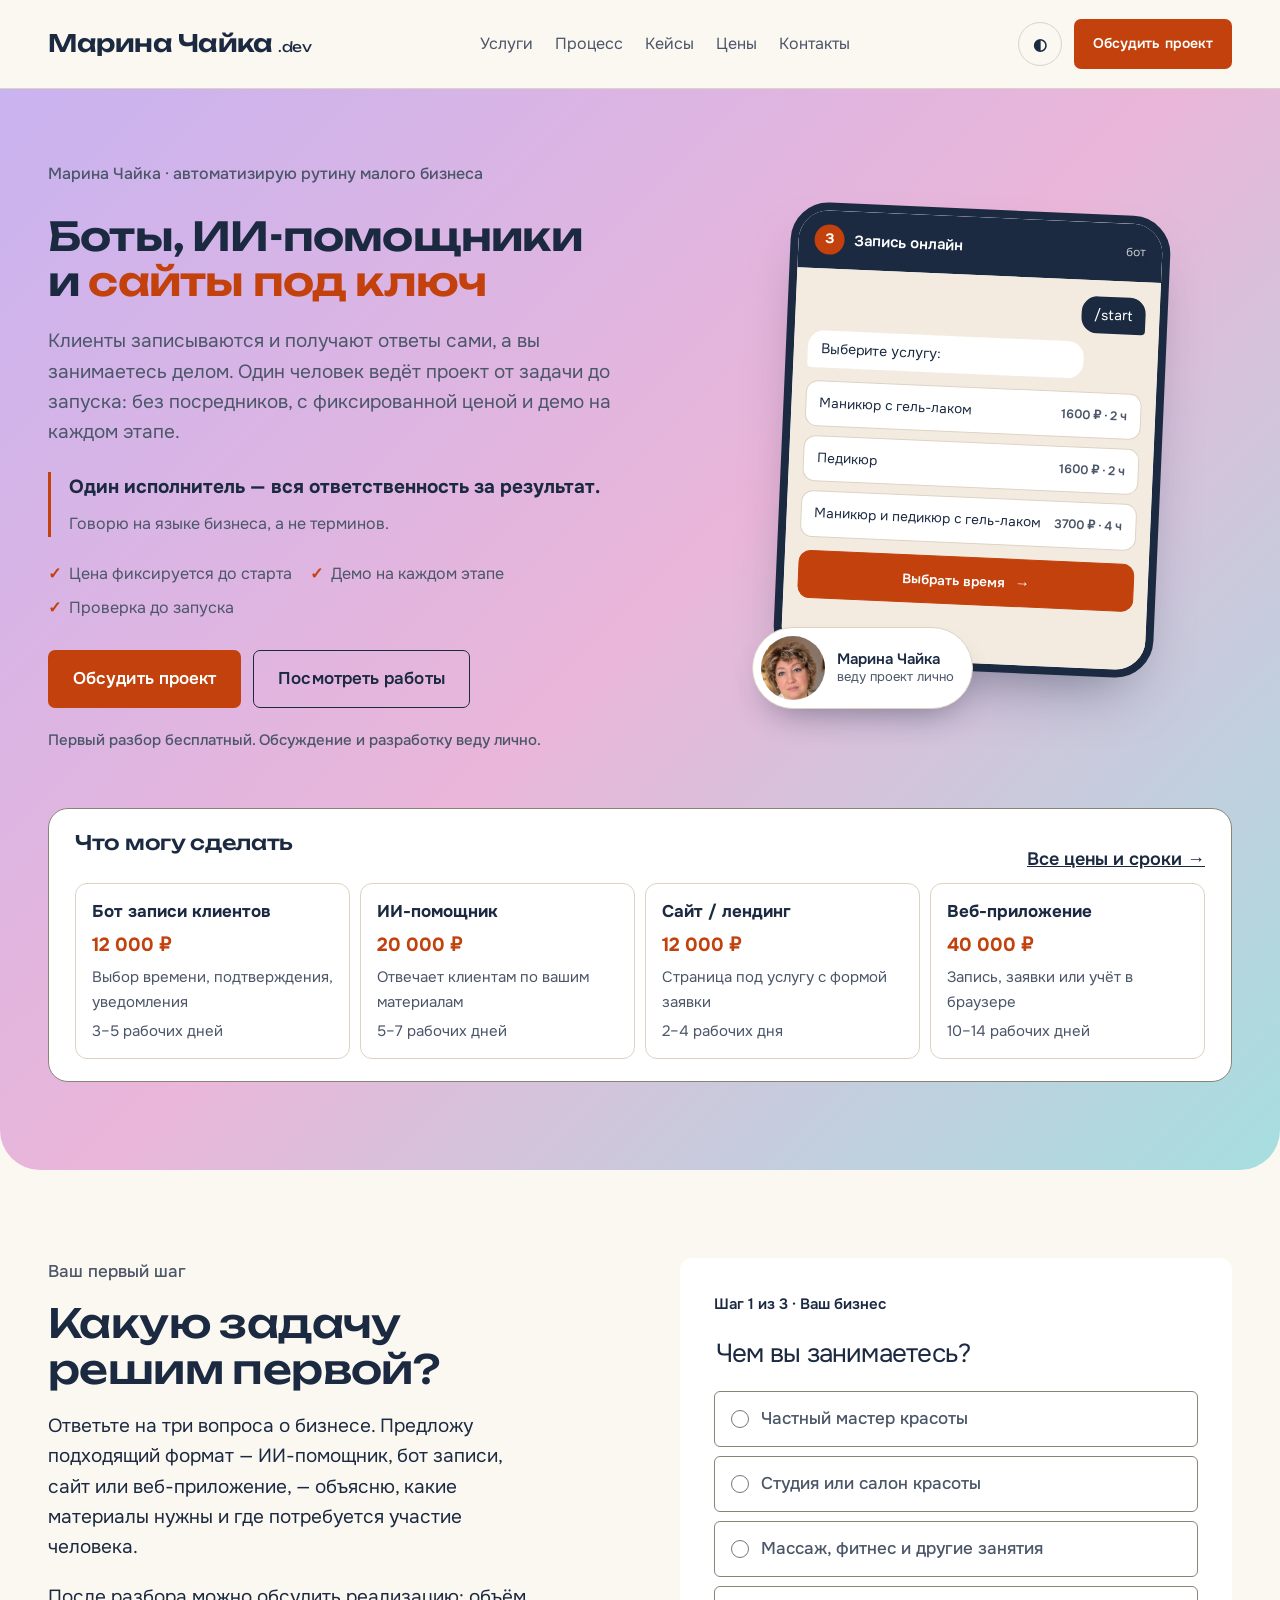
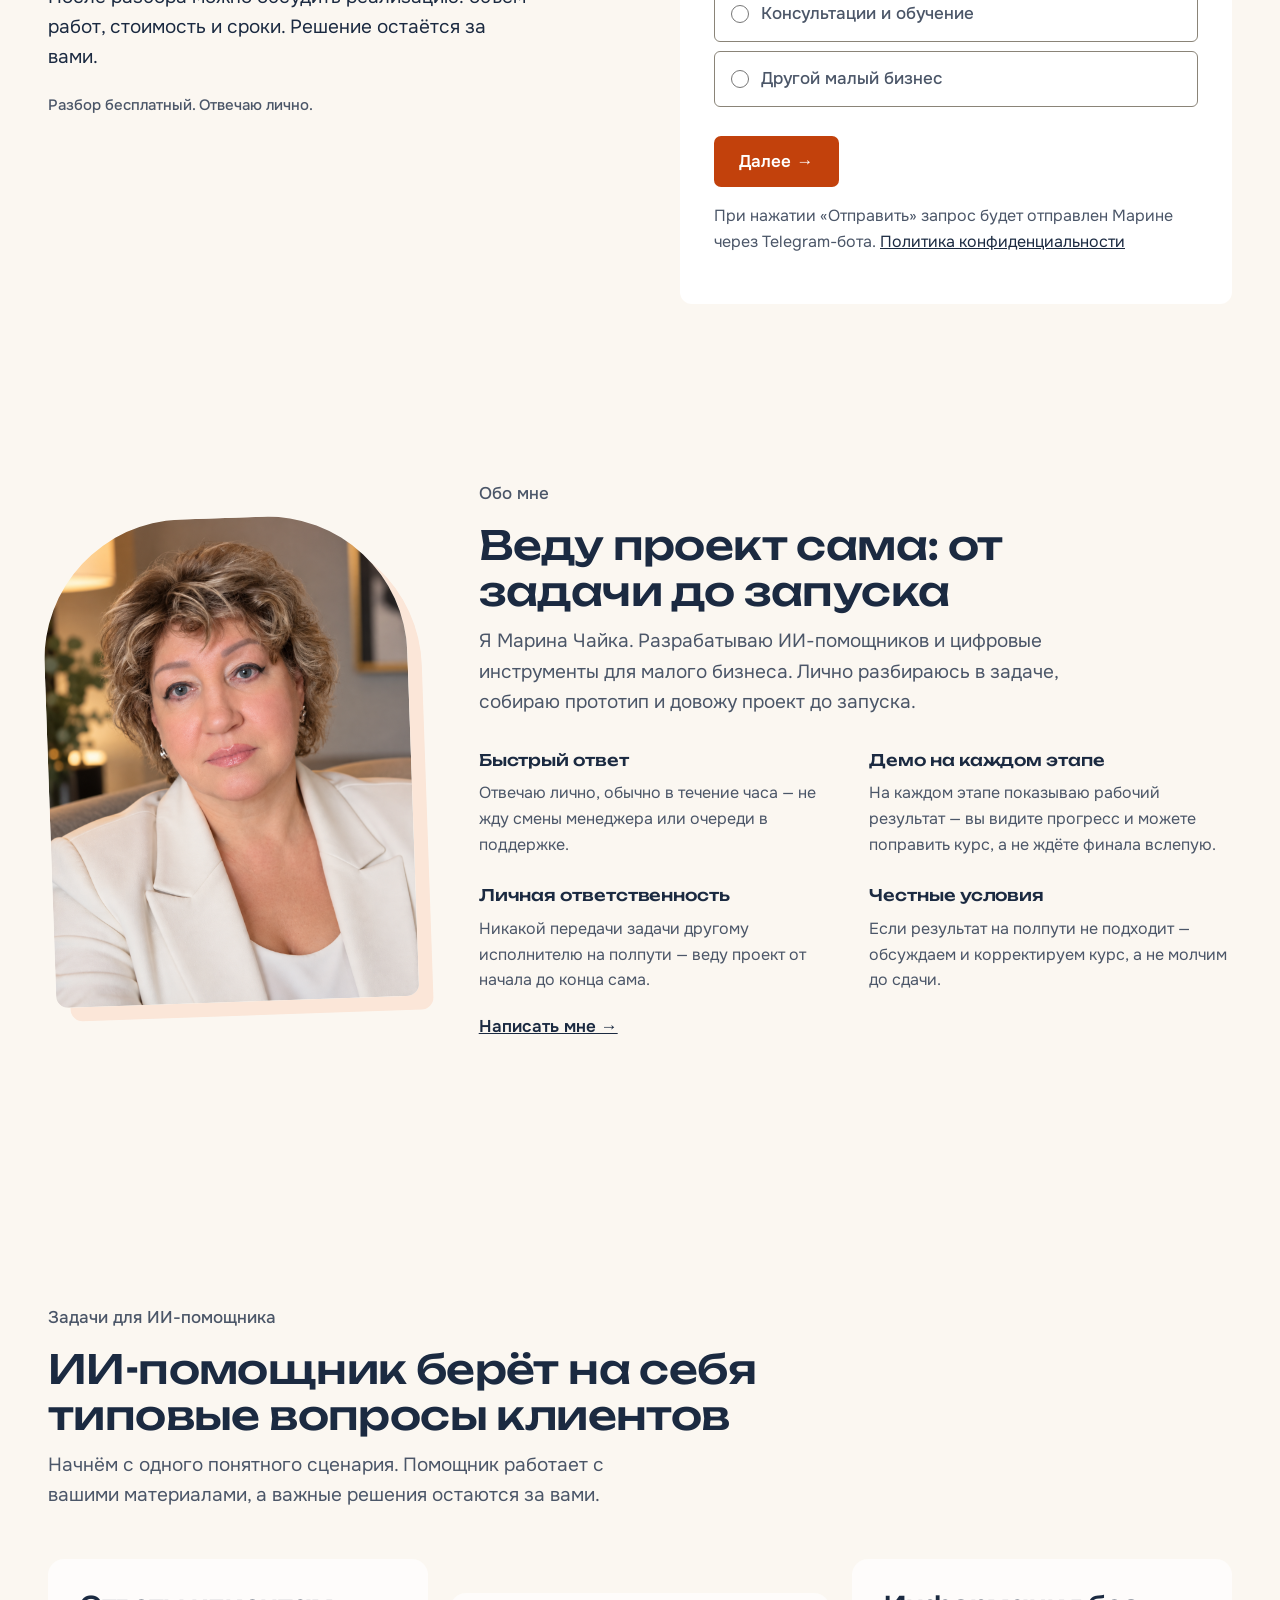
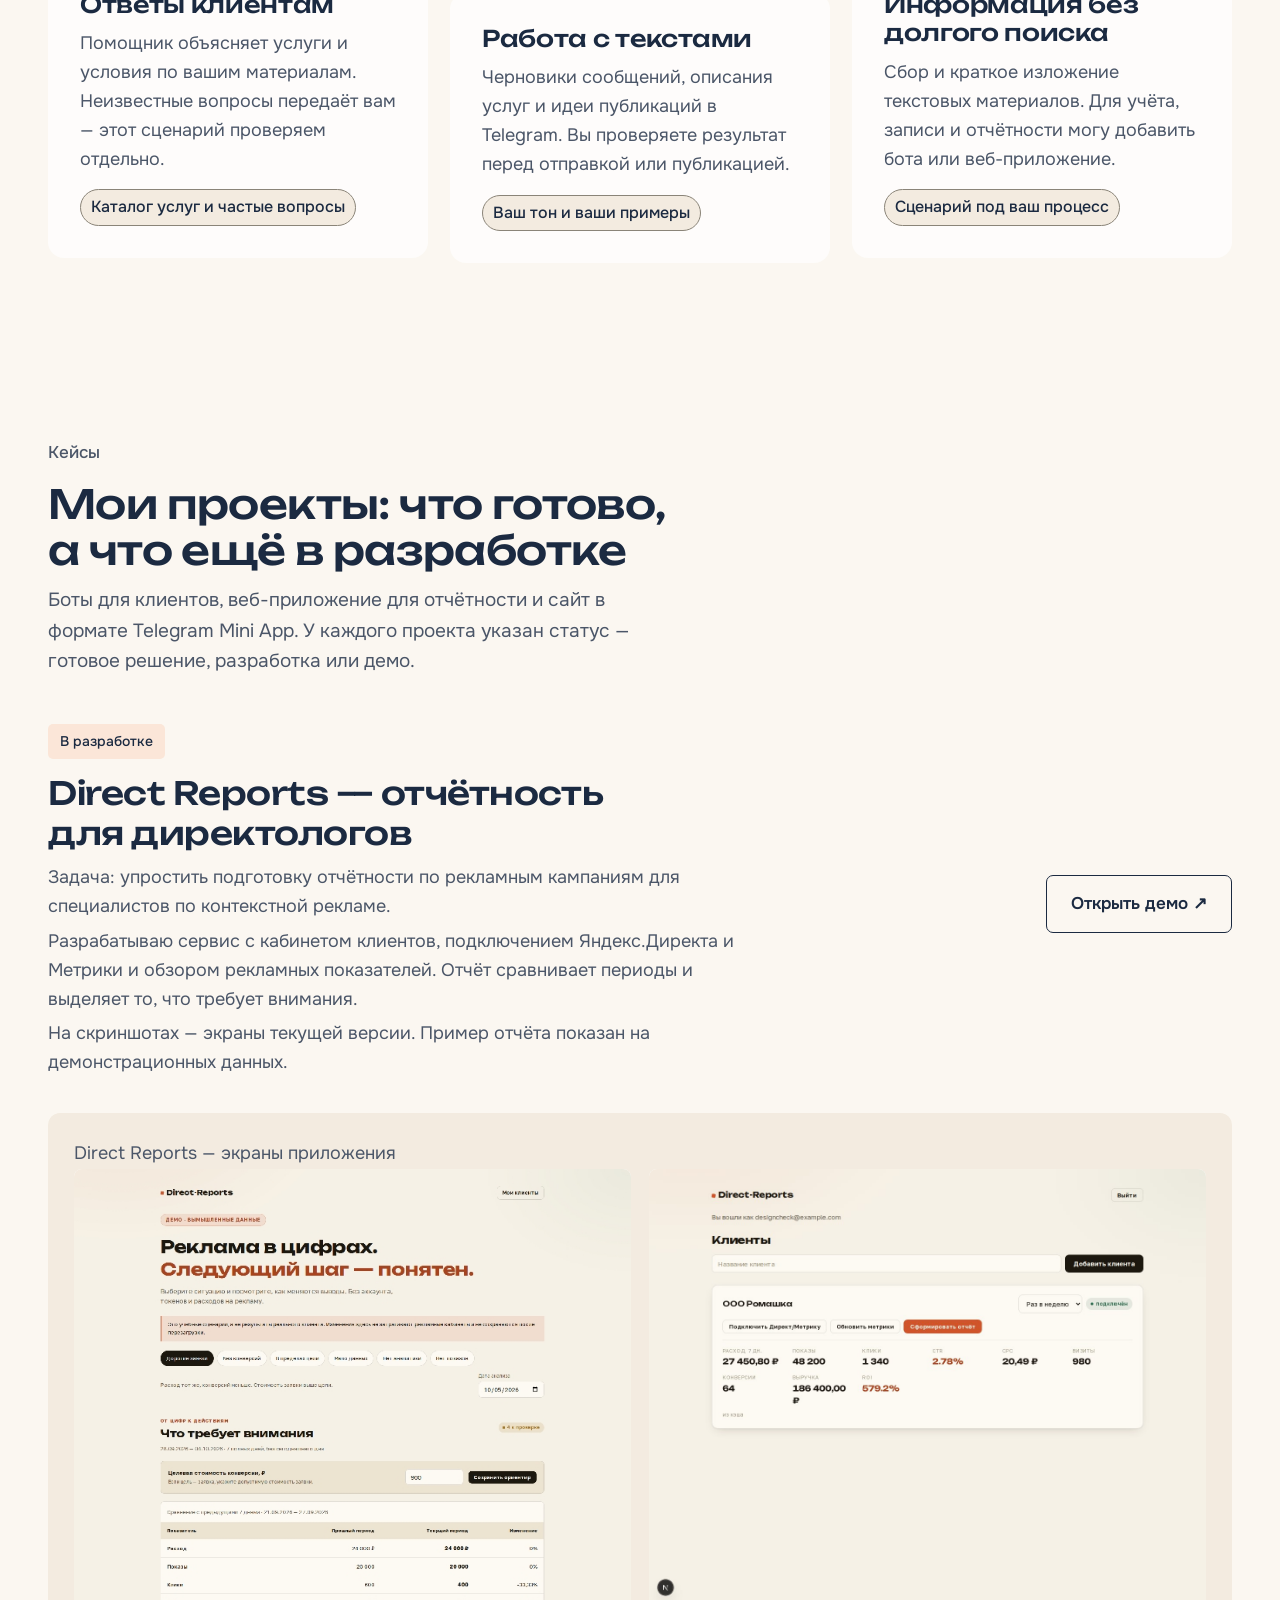
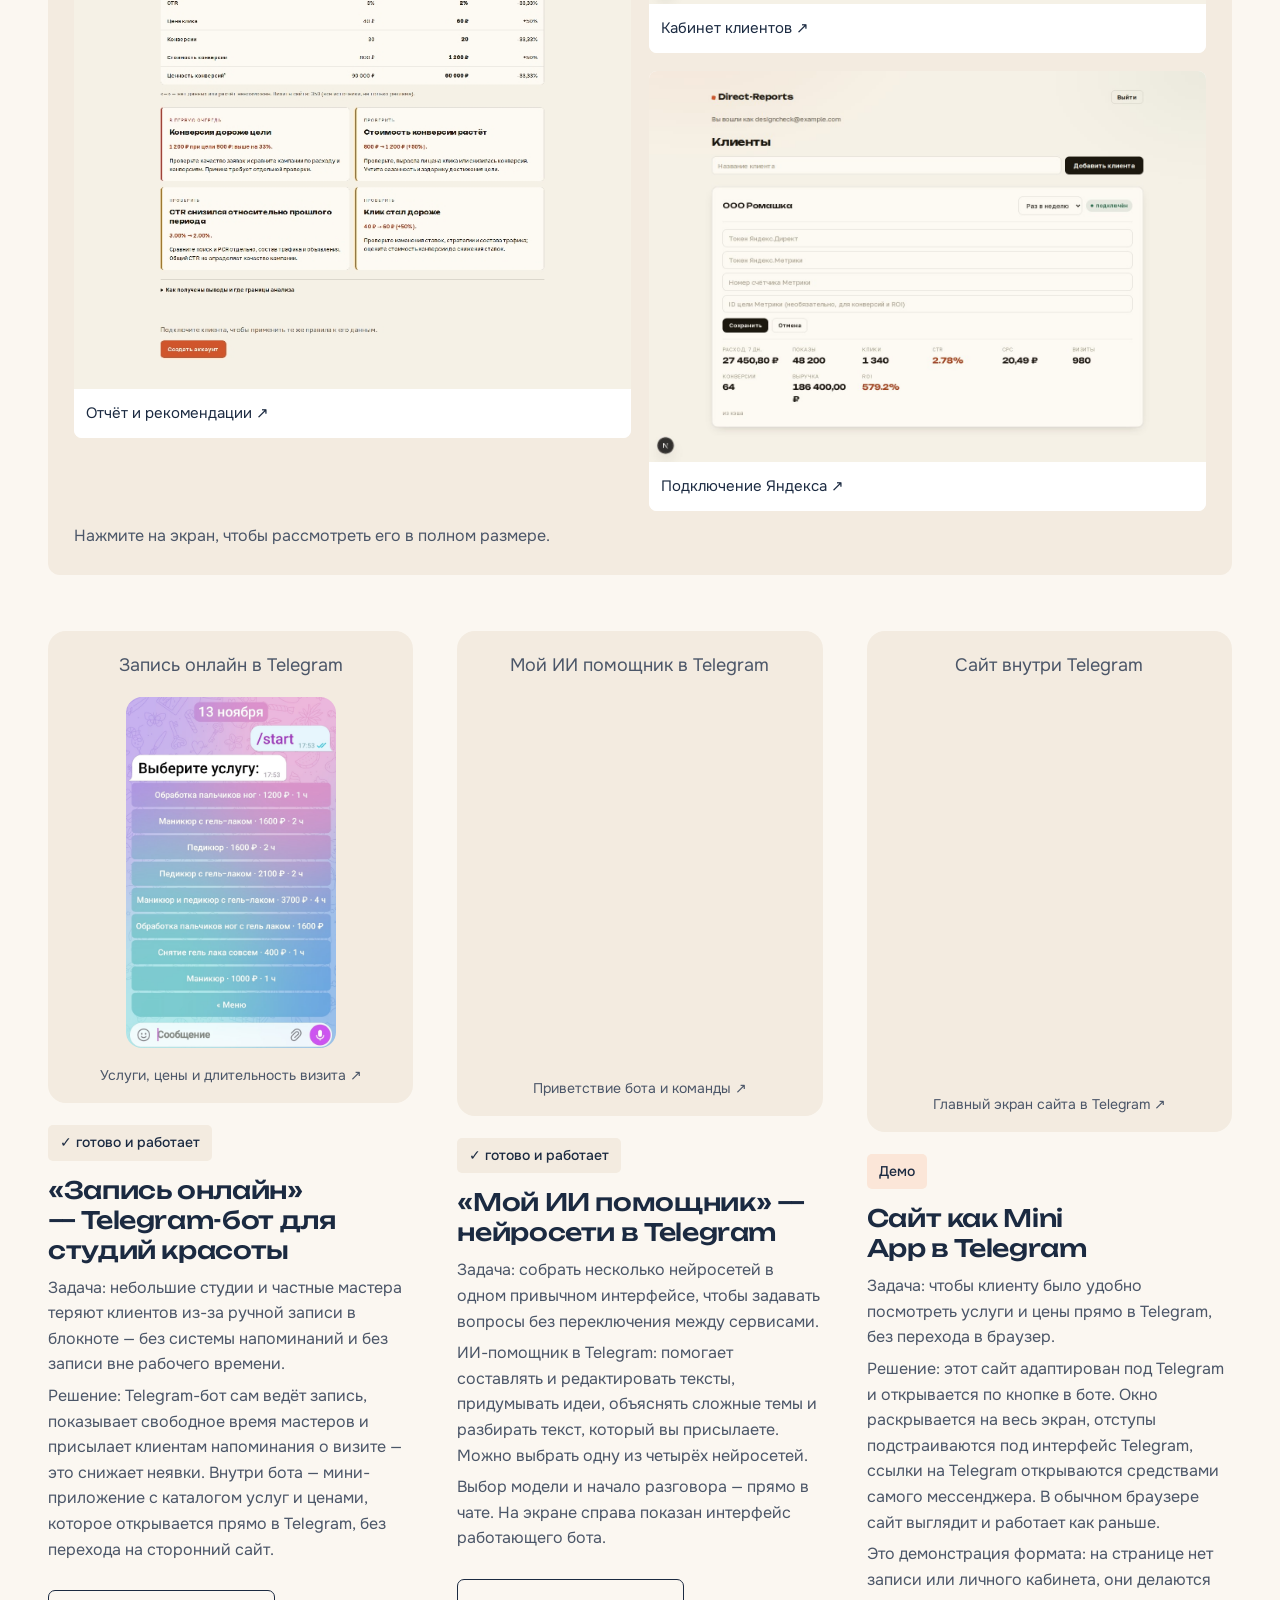
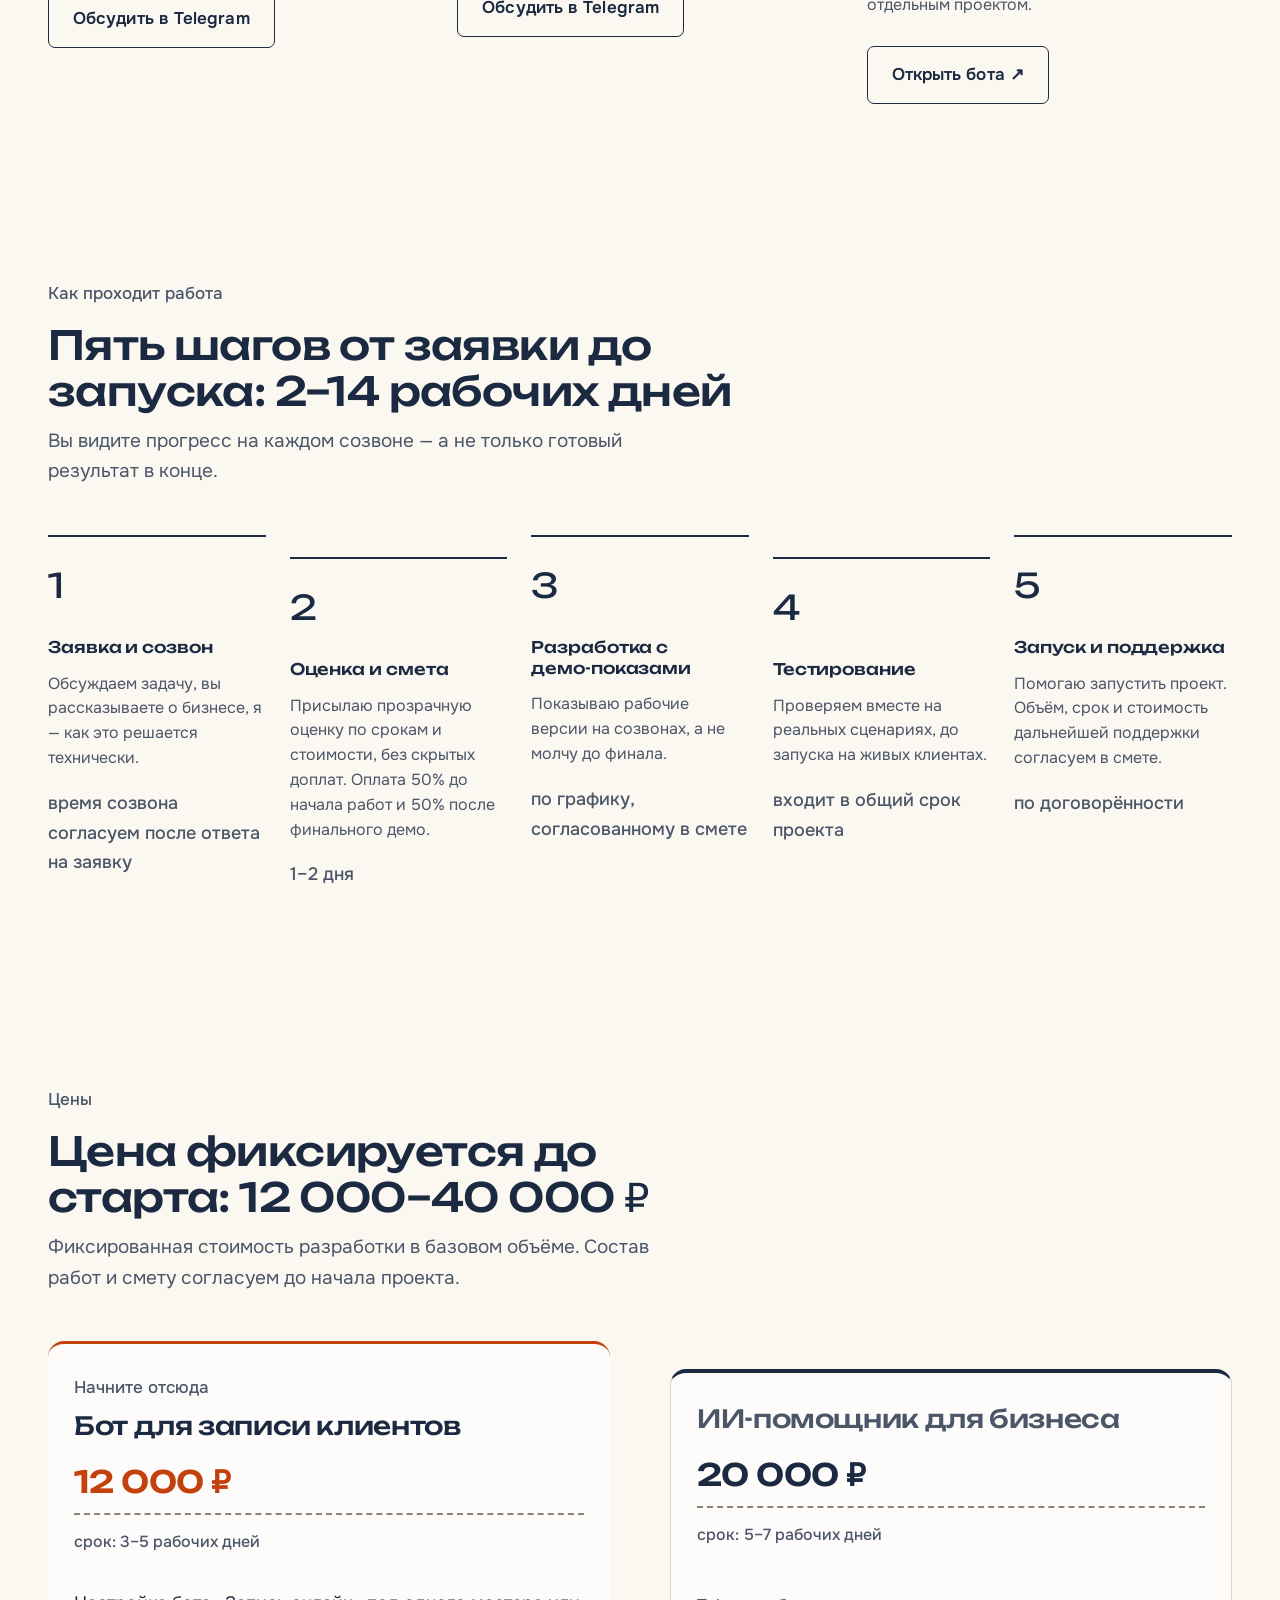
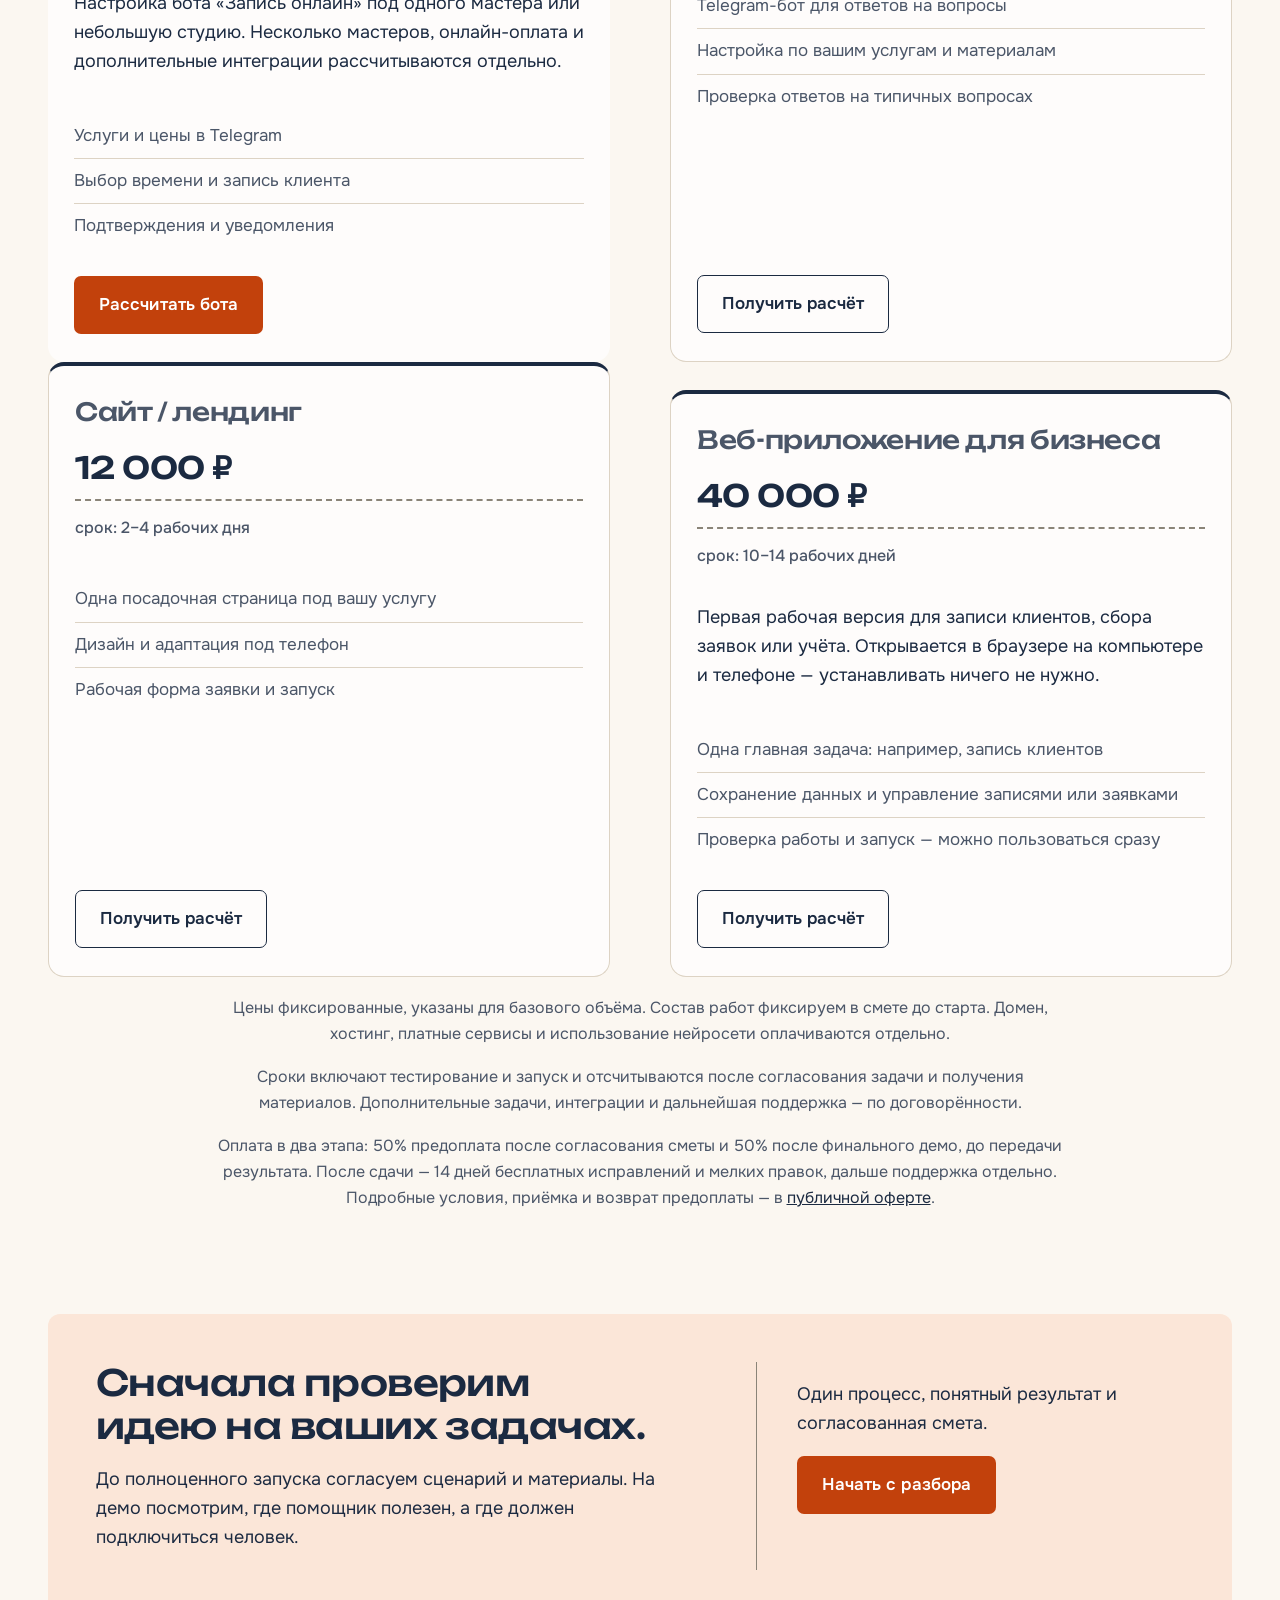
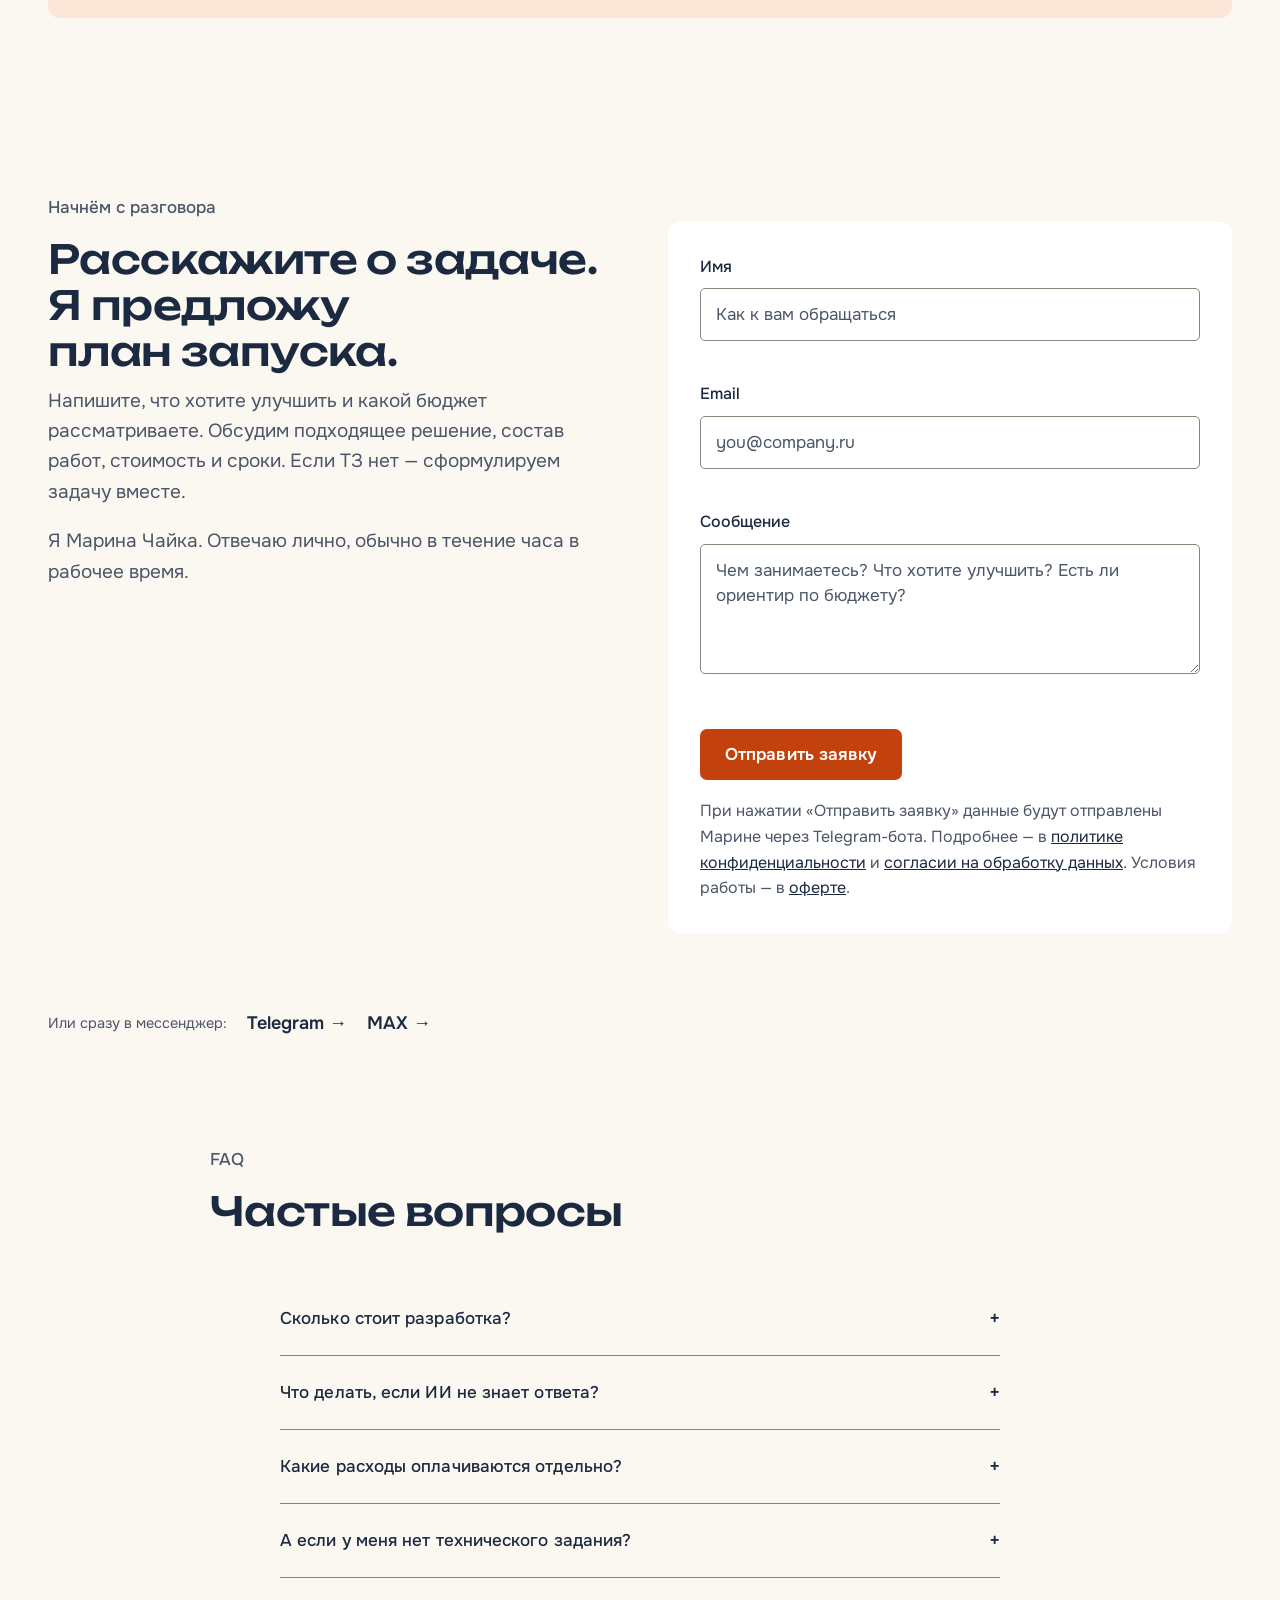
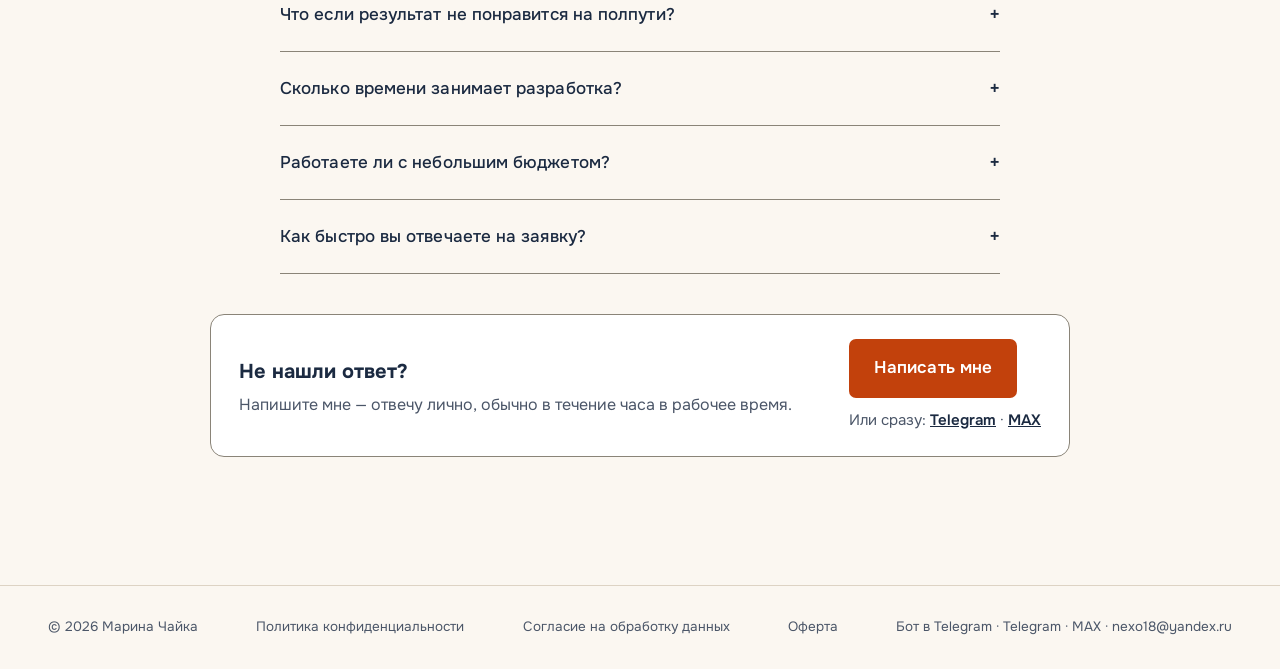
==== commit e17053ca: "[agent] screenshots: чистый скриншот ИИ-помощника" ====
--- a/index.html
+++ b/index.html
@@ -677,7 +677,7 @@
           <figure class="telegram-preview">
             <div class="preview-label">Мой ИИ помощник в Telegram</div>
             <a class="telegram-screen" href="assets/ai-assistant/telegram-20261116.jpg" target="_blank" rel="noopener" aria-label="Открыть полный скриншот ИИ-помощника">
-              <img src="assets/ai-assistant/telegram-20261116.jpg" alt="Мой ИИ помощник в Telegram: приветствие бота и список команд" width="655" height="1280" loading="lazy" decoding="async">
+              <img src="assets/ai-assistant/telegram-20261116.jpg" alt="Мой ИИ помощник в Telegram: приветствие бота и список команд" width="738" height="1280" loading="lazy" decoding="async">
             </a>
             <figcaption>Приветствие бота и команды <span aria-hidden="true">↗</span></figcaption>
           </figure>
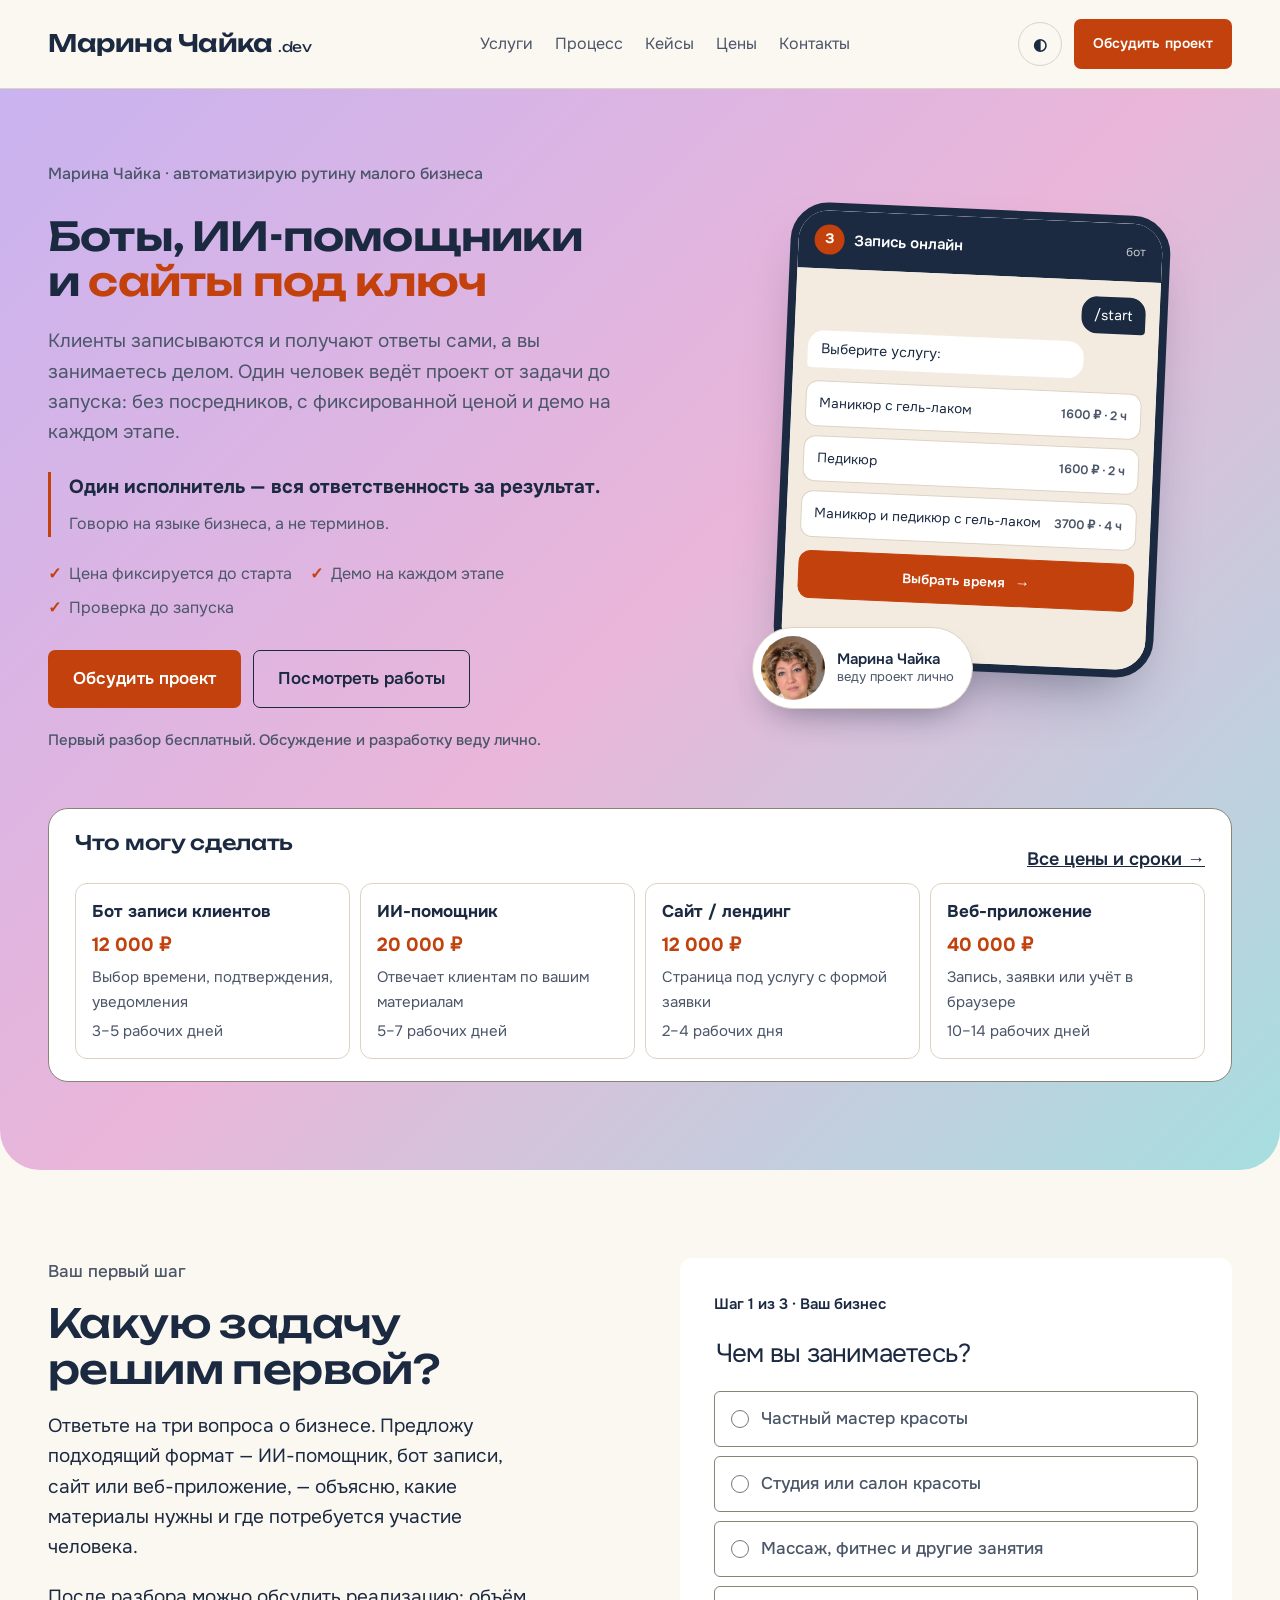
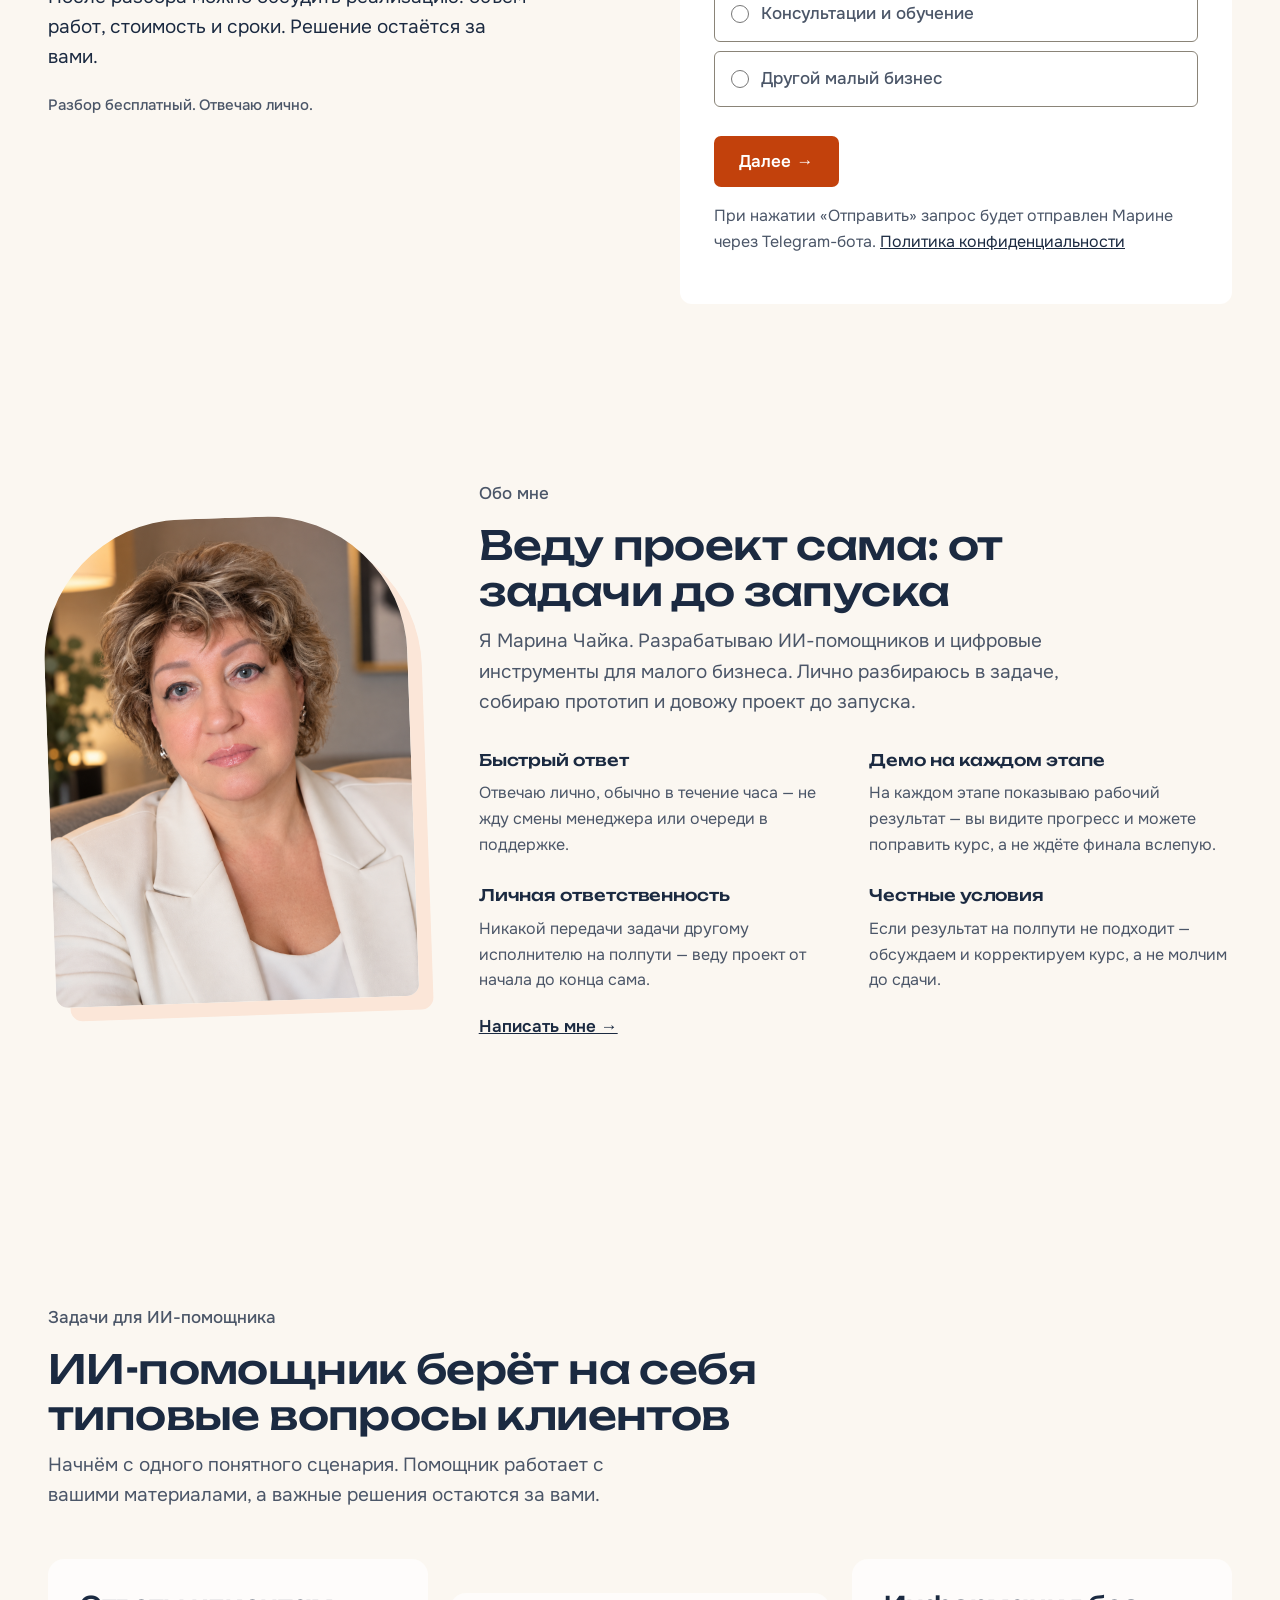
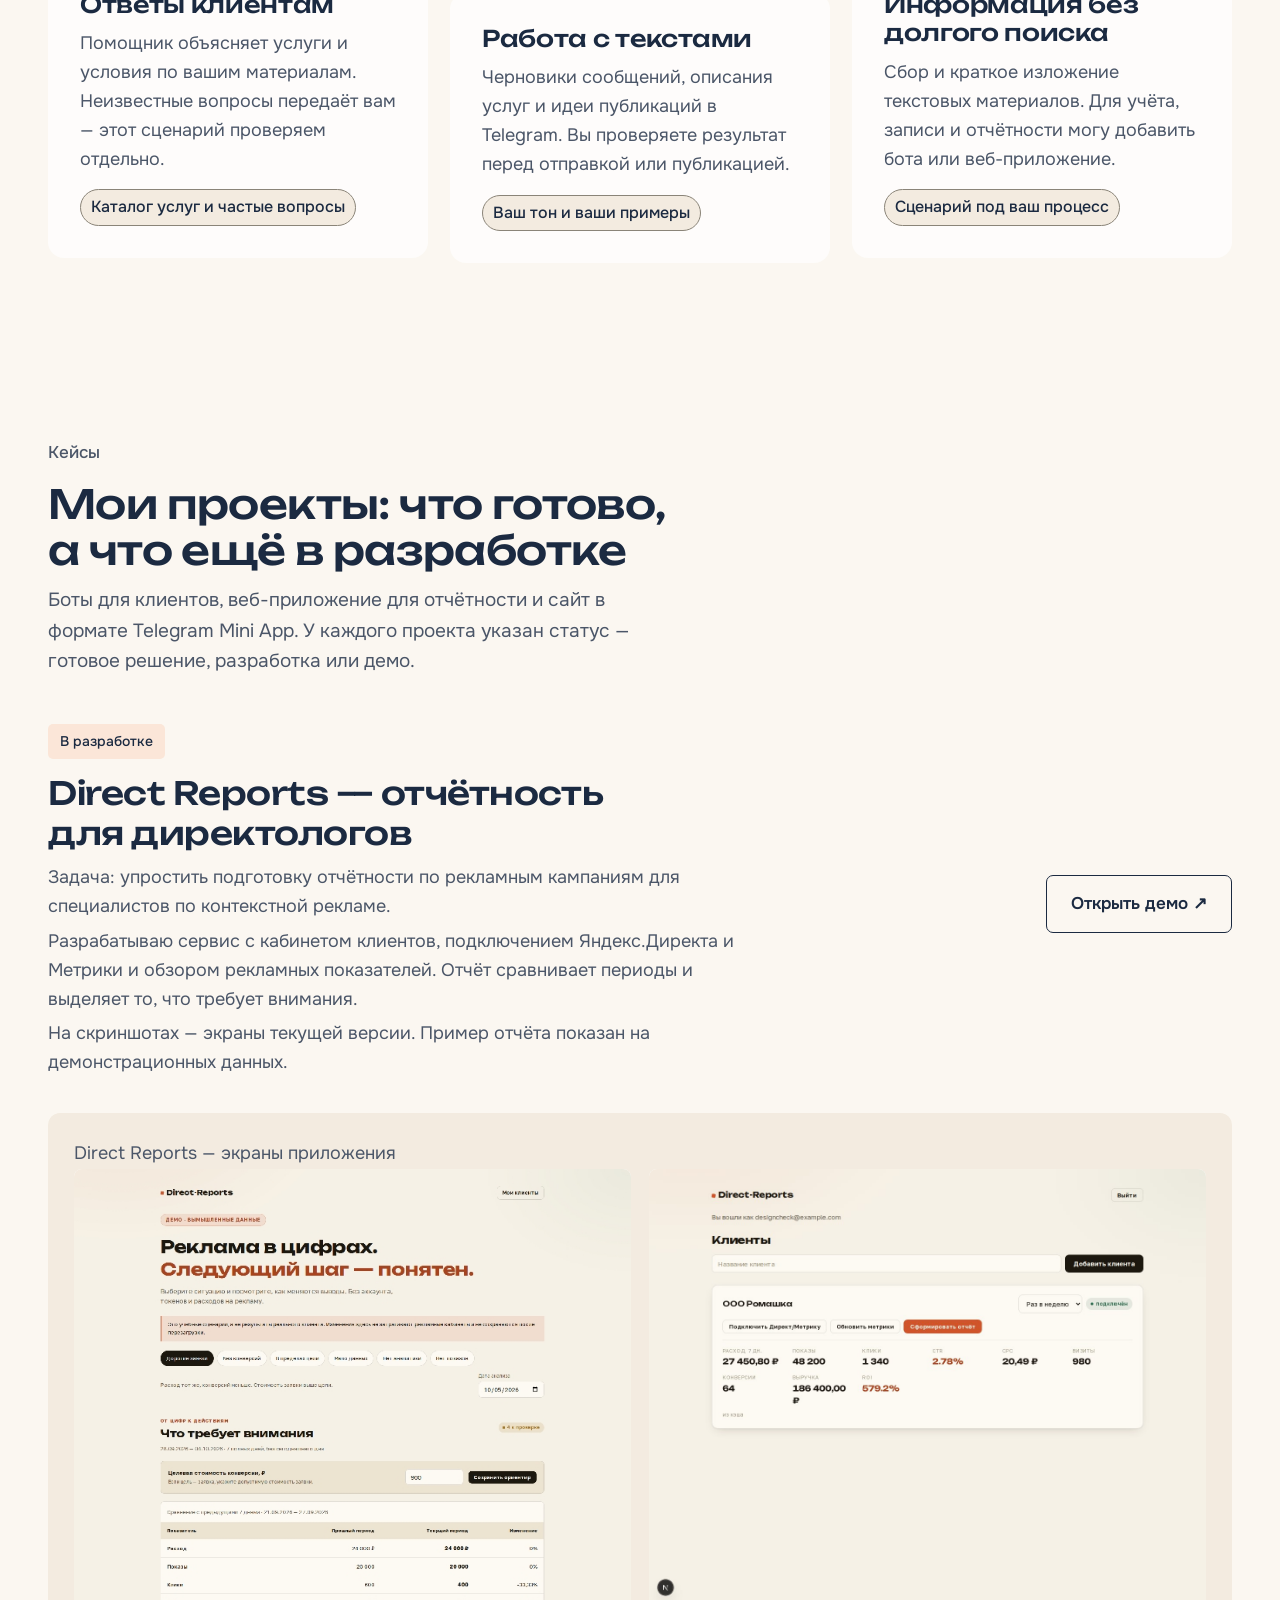
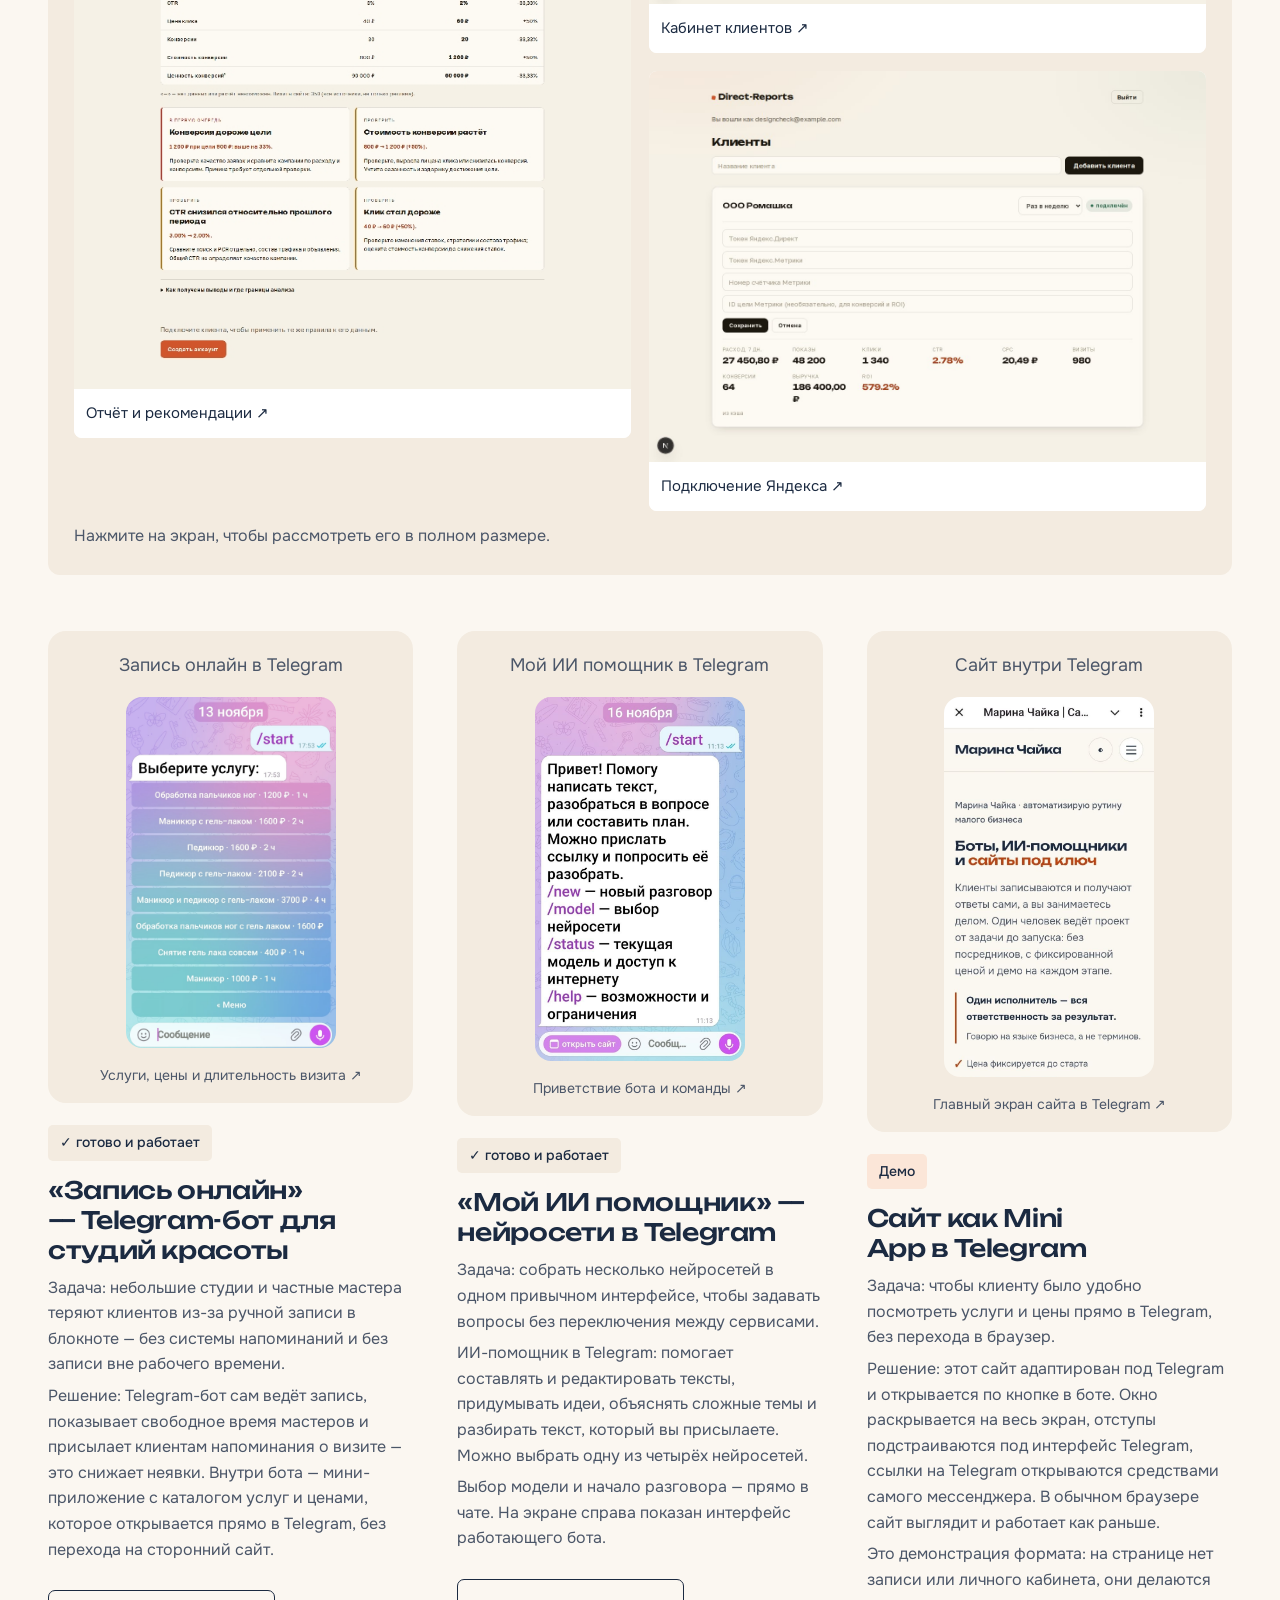
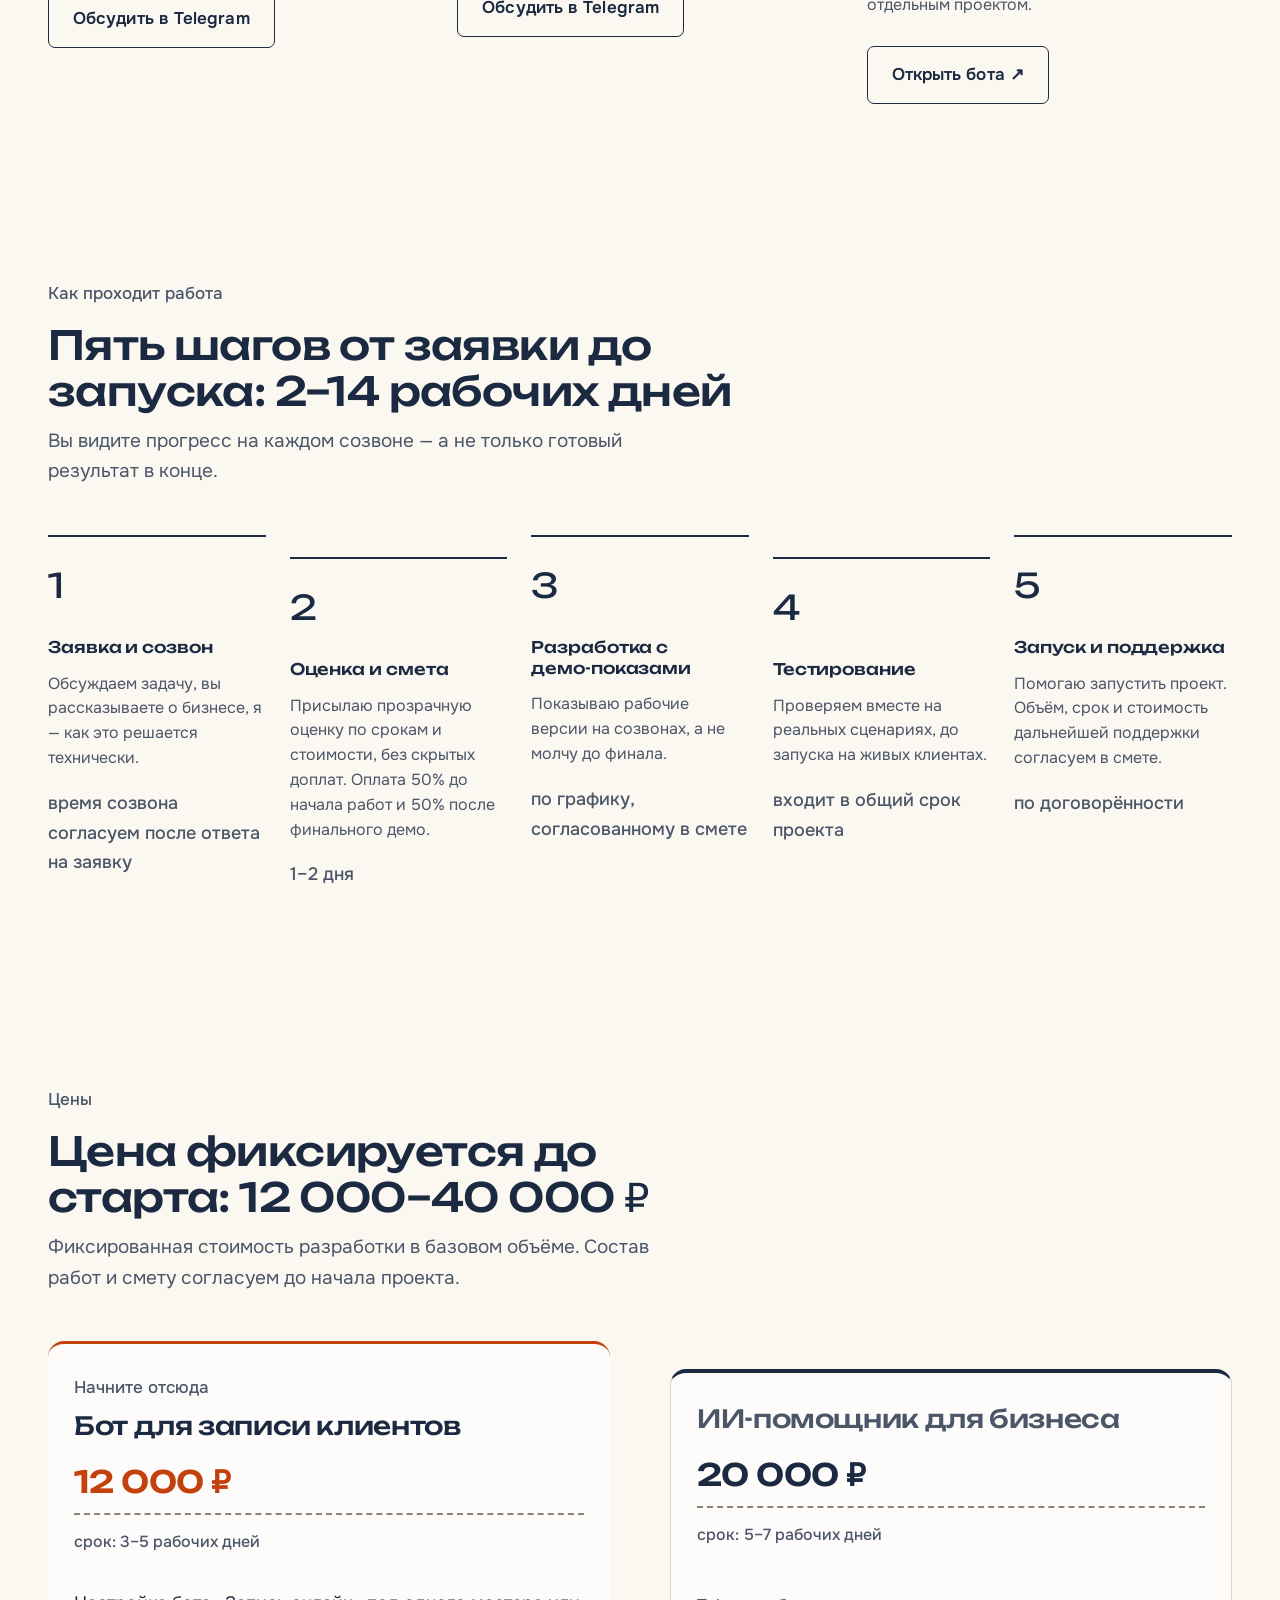
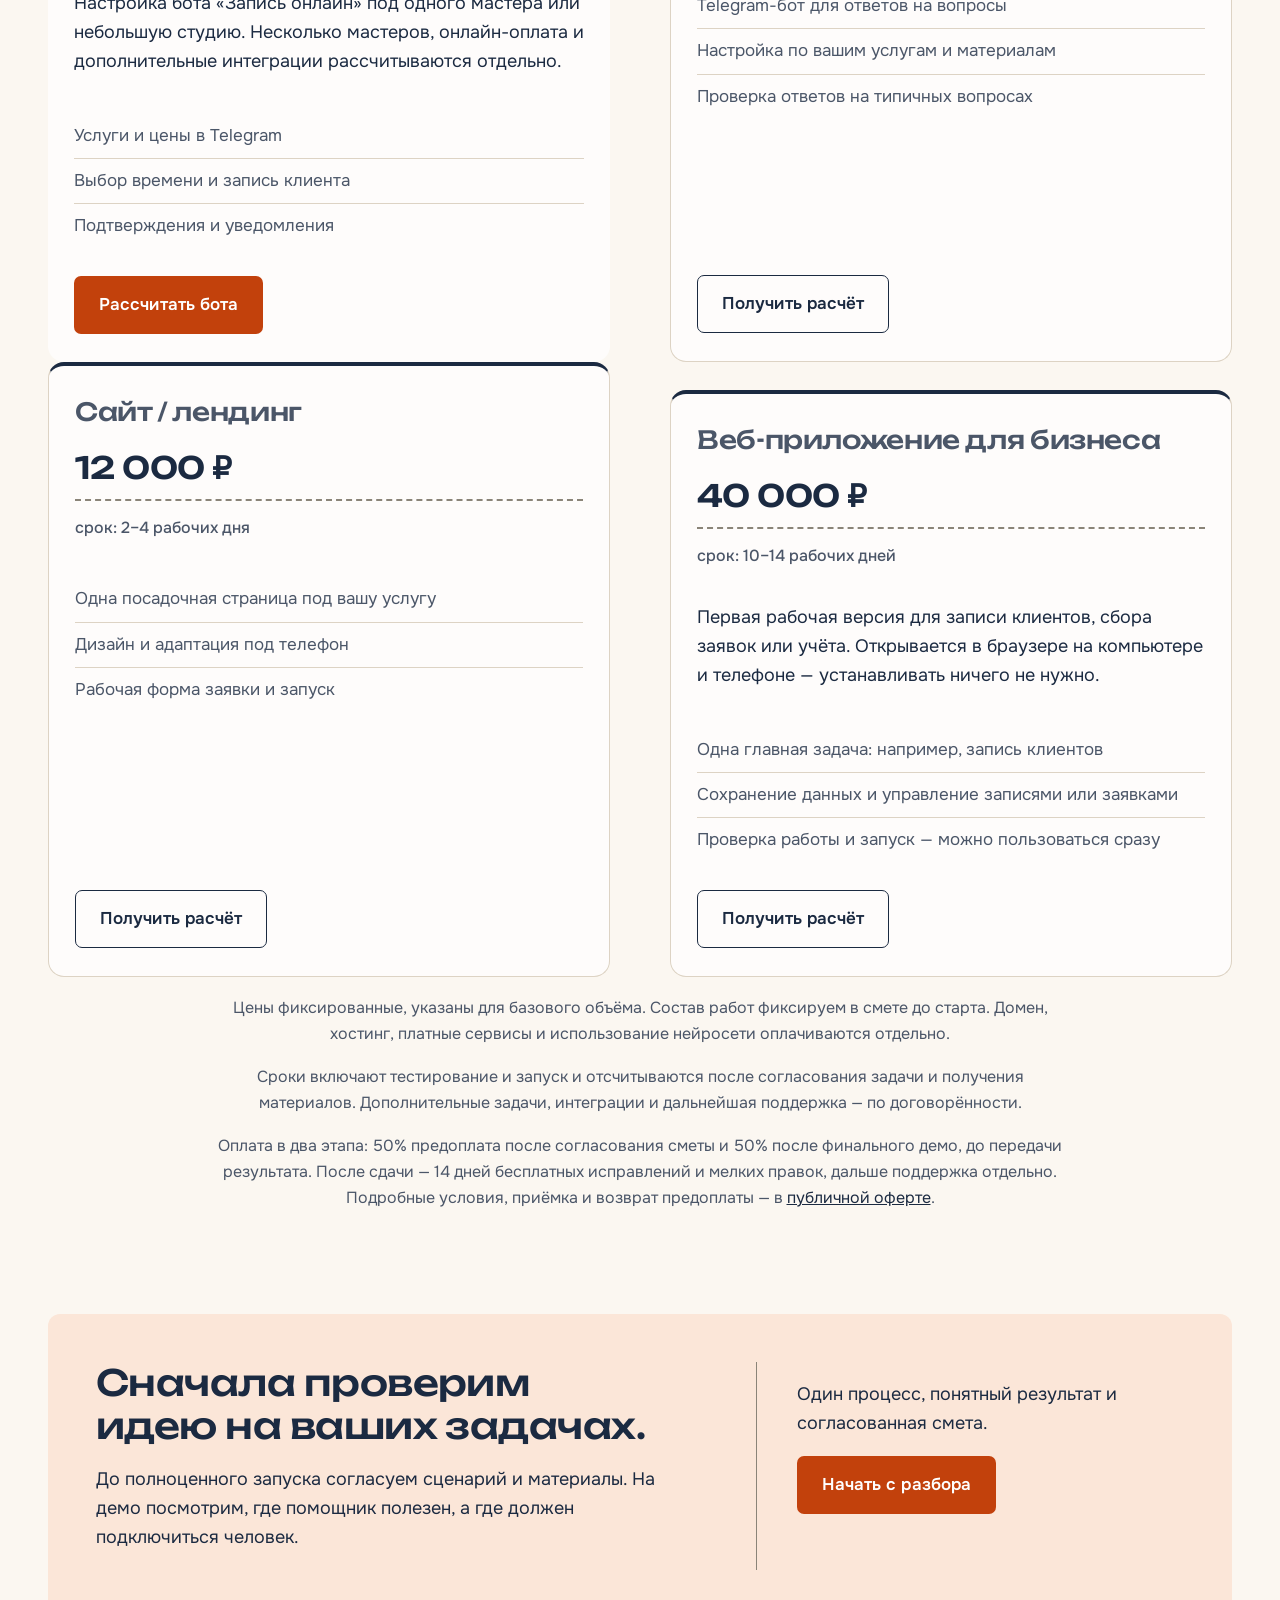
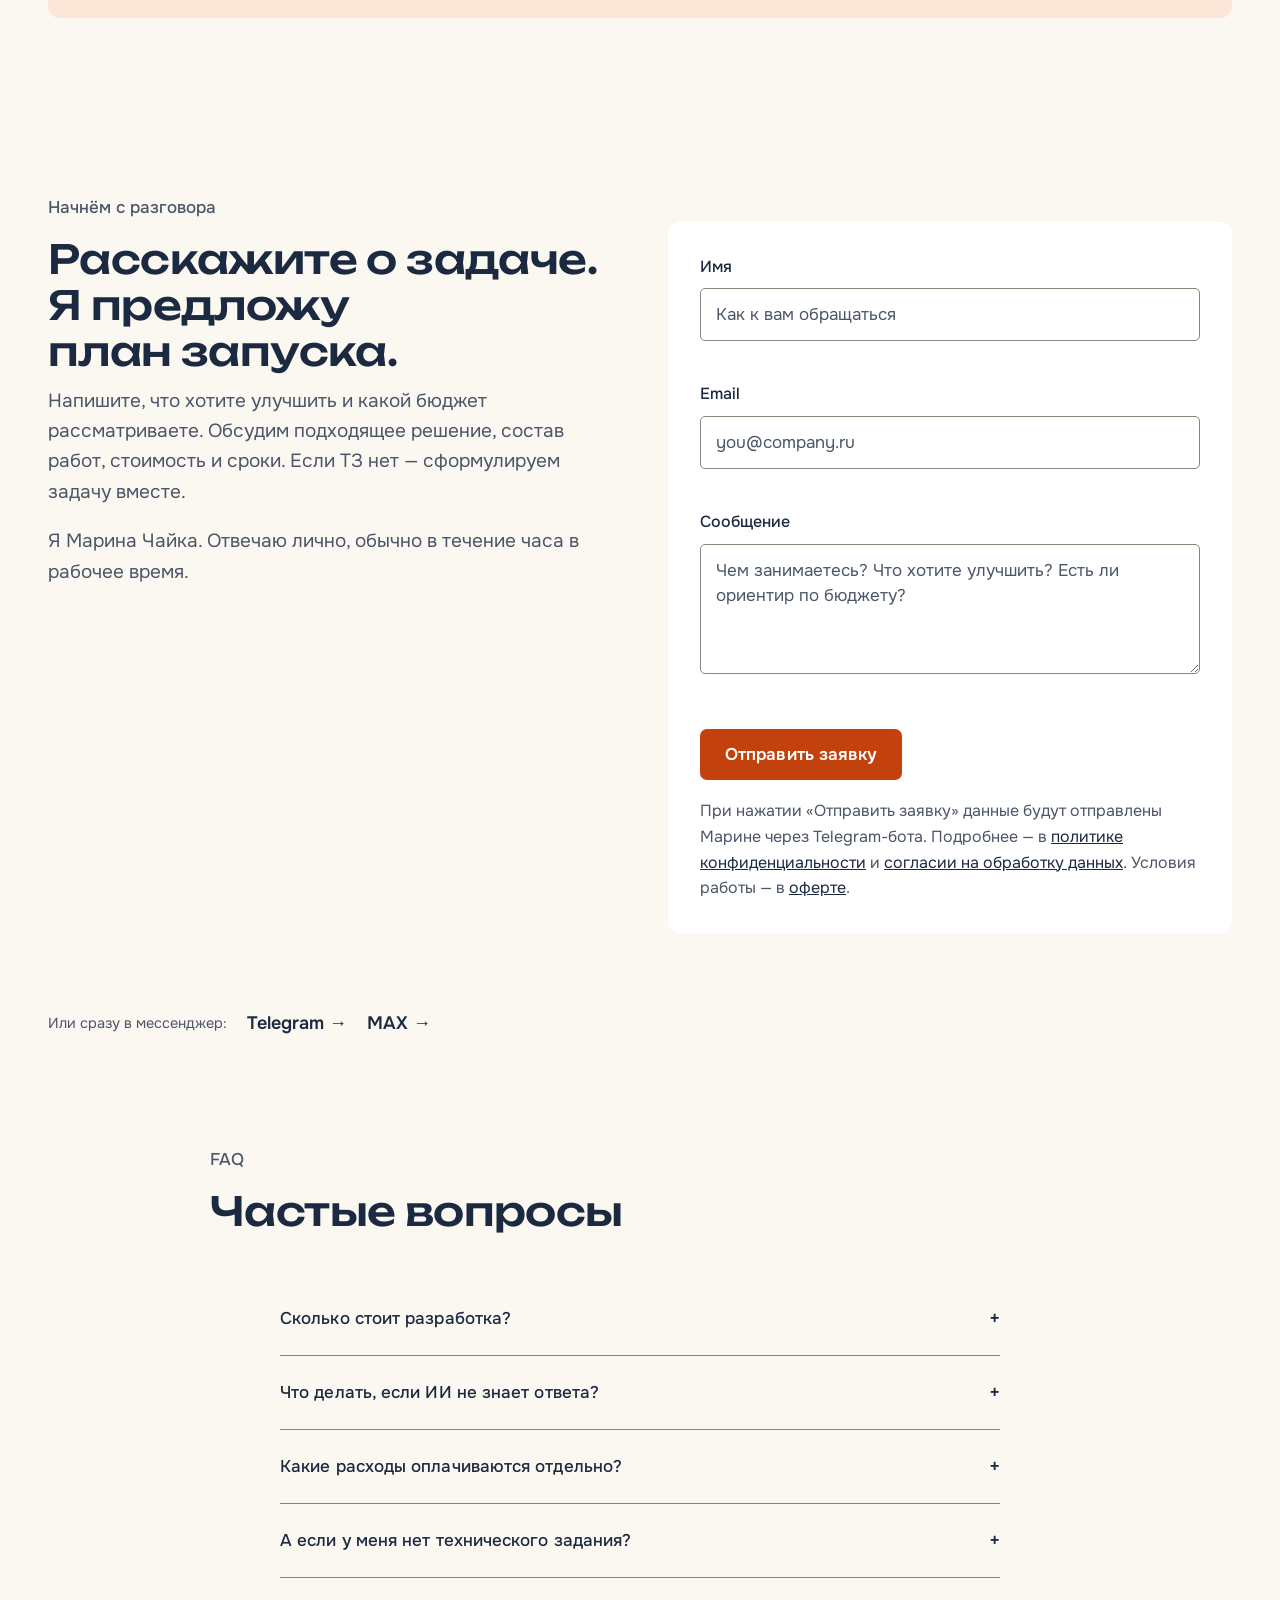
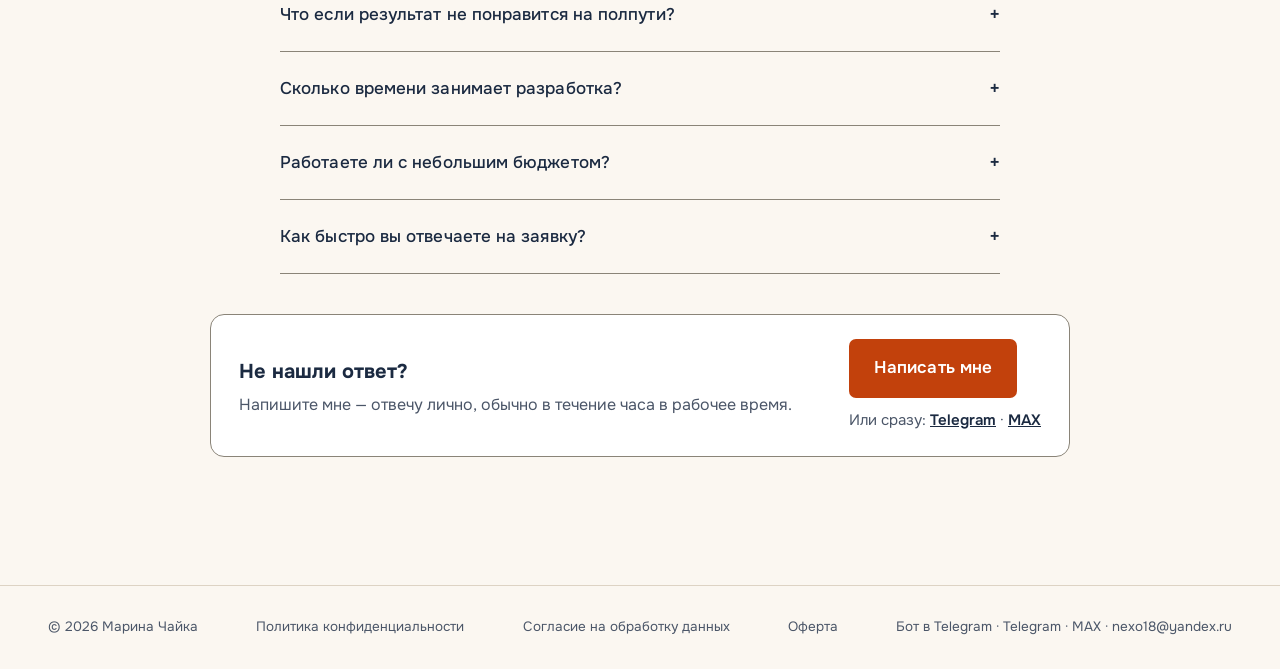
==== commit e5738c36: "[agent] mobile: кейсы горизонтальной лентой" ====
--- a/index.html
+++ b/index.html
@@ -438,7 +438,7 @@
 <link rel="stylesheet" href="palette.css?v=20261115">
 <link rel="stylesheet" href="motion.css?v=20261115">
 <link rel="stylesheet" href="hero.css?v=20261115">
-<link rel="stylesheet" href="rhythm.css?v=20261116">
+<link rel="stylesheet" href="rhythm.css?v=20261116b">
 </head>
 <body>
 <a class="skip-link" href="#top">Перейти к содержанию</a>
--- a/rhythm.css
+++ b/rhythm.css
@@ -30,6 +30,18 @@
 /* мобильная версия короче */
 @media(max-width:600px){
   html body section{padding:44px 0}
-  html body .case-card p:nth-of-type(n+3){display:none}
   html body .cases{gap:34px}
 }
+/* Мобильная версия: горизонтальные ленты вместо длинных столбцов */
+@media(max-width:600px){
+  html body .cases{display:flex;flex-direction:row;overflow-x:auto;scroll-snap-type:x mandatory;gap:16px;width:100vw;max-width:100vw;margin-left:calc(50% - 50vw);box-sizing:border-box;padding:0 22px 18px;-webkit-overflow-scrolling:touch}
+  html body .cases>.case-card{flex:0 0 calc(100vw - 64px);min-width:0;max-width:340px;scroll-snap-align:start;scroll-margin-left:22px;display:flex;flex-direction:column;gap:16px;border-top:0;padding-top:0}
+  html body .cases>.case-card:first-child{flex-basis:calc(100vw - 44px);max-width:none}
+  html body .case-card :is(p,h3){max-width:100%}
+  html body .case-card--telegram .telegram-preview{order:1;max-width:none;width:100%}
+  html body .case-card--telegram>div{order:2}
+  html body .case-card--telegram>.btn{order:3}
+  html body .case-card .screenshots-grid{display:flex;overflow-x:auto;scroll-snap-type:x mandatory;gap:10px}
+  html body .case-card .screenshot-link{flex:0 0 78%;scroll-snap-align:start}
+  html body .case-card .project-preview{padding:12px}
+}
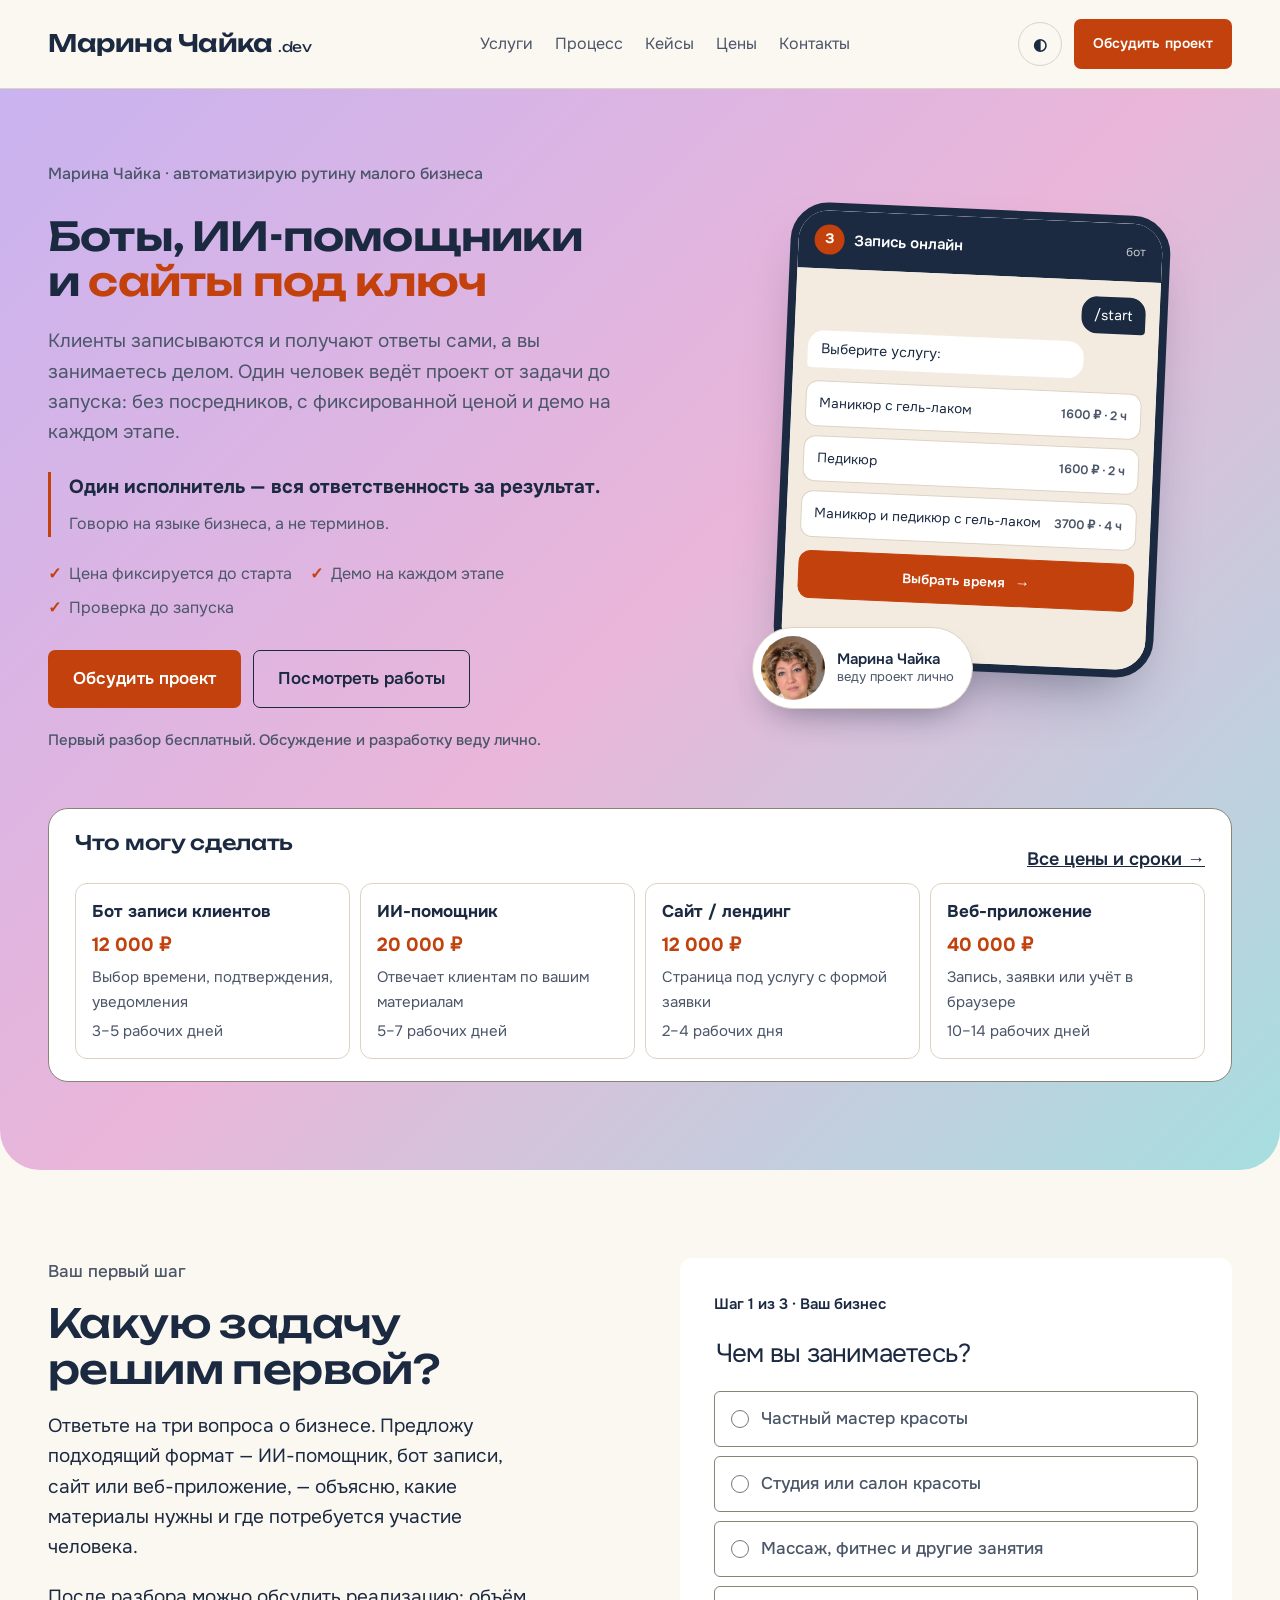
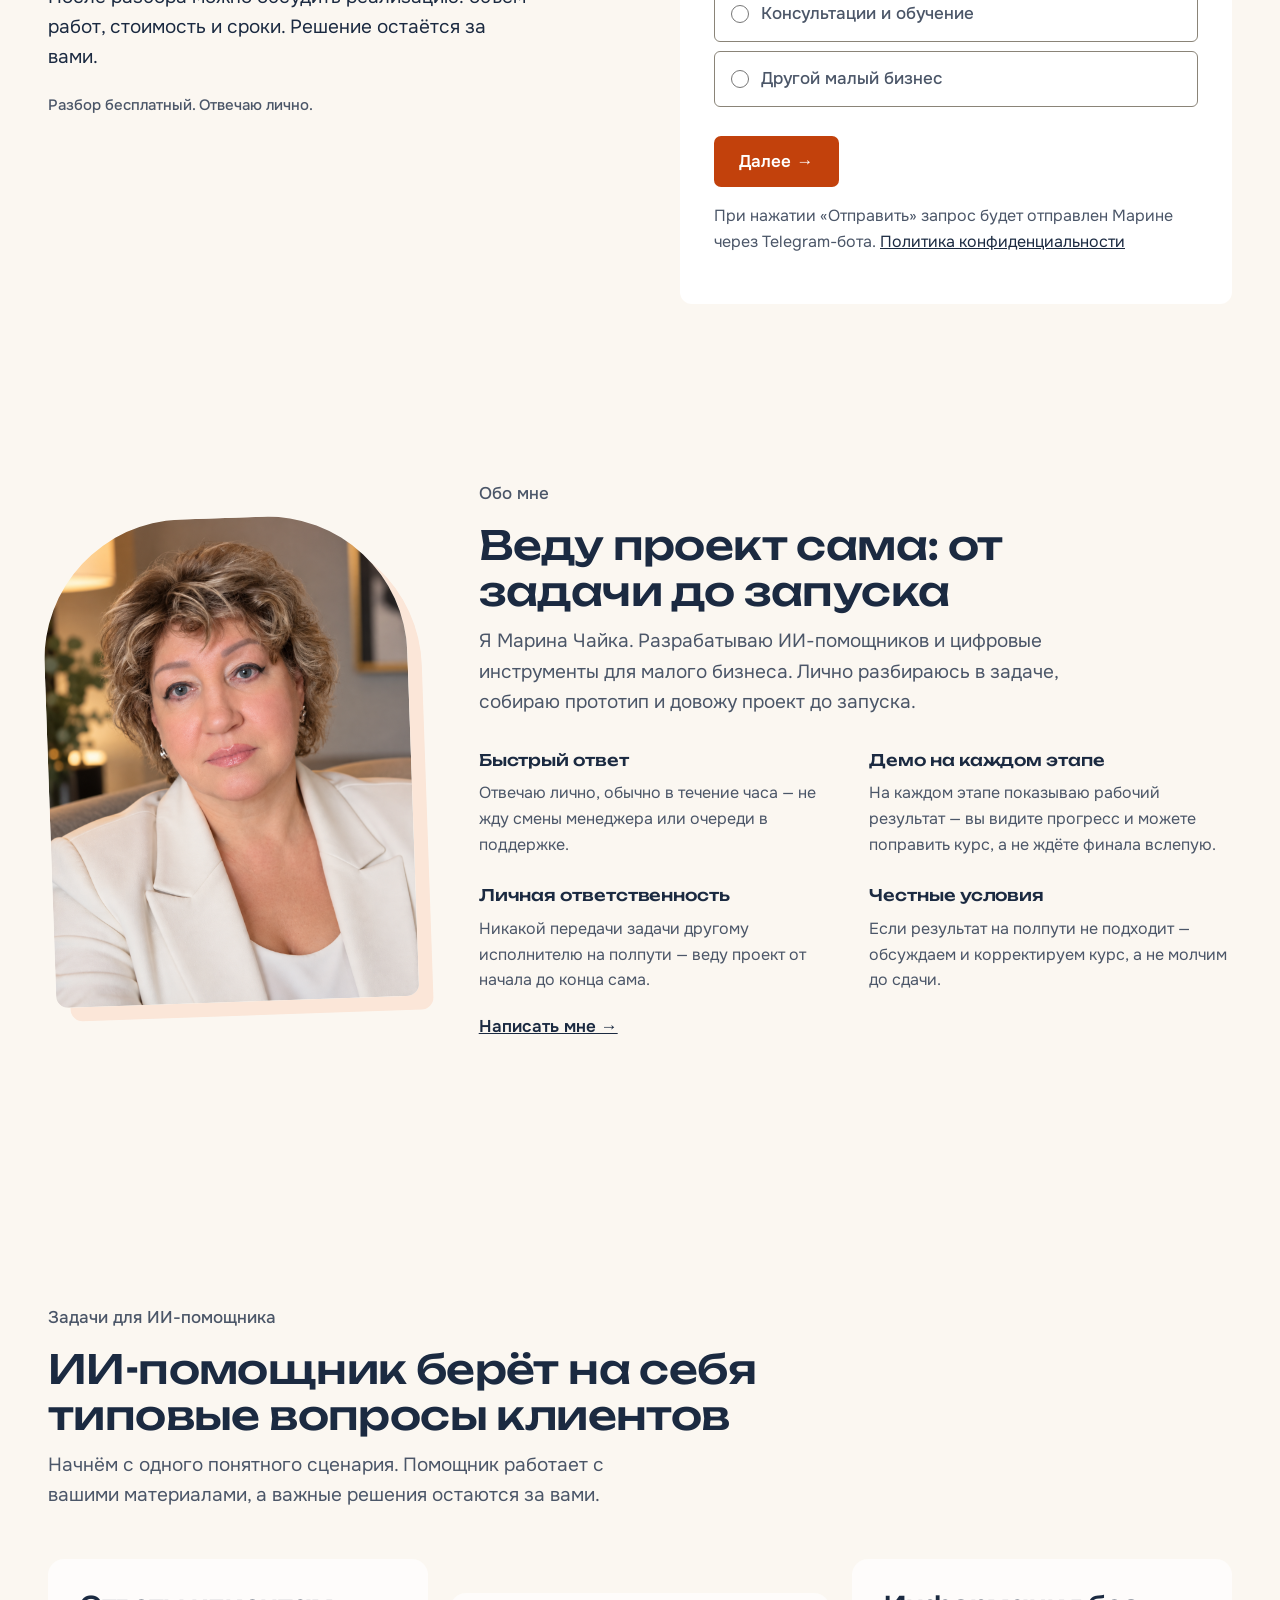
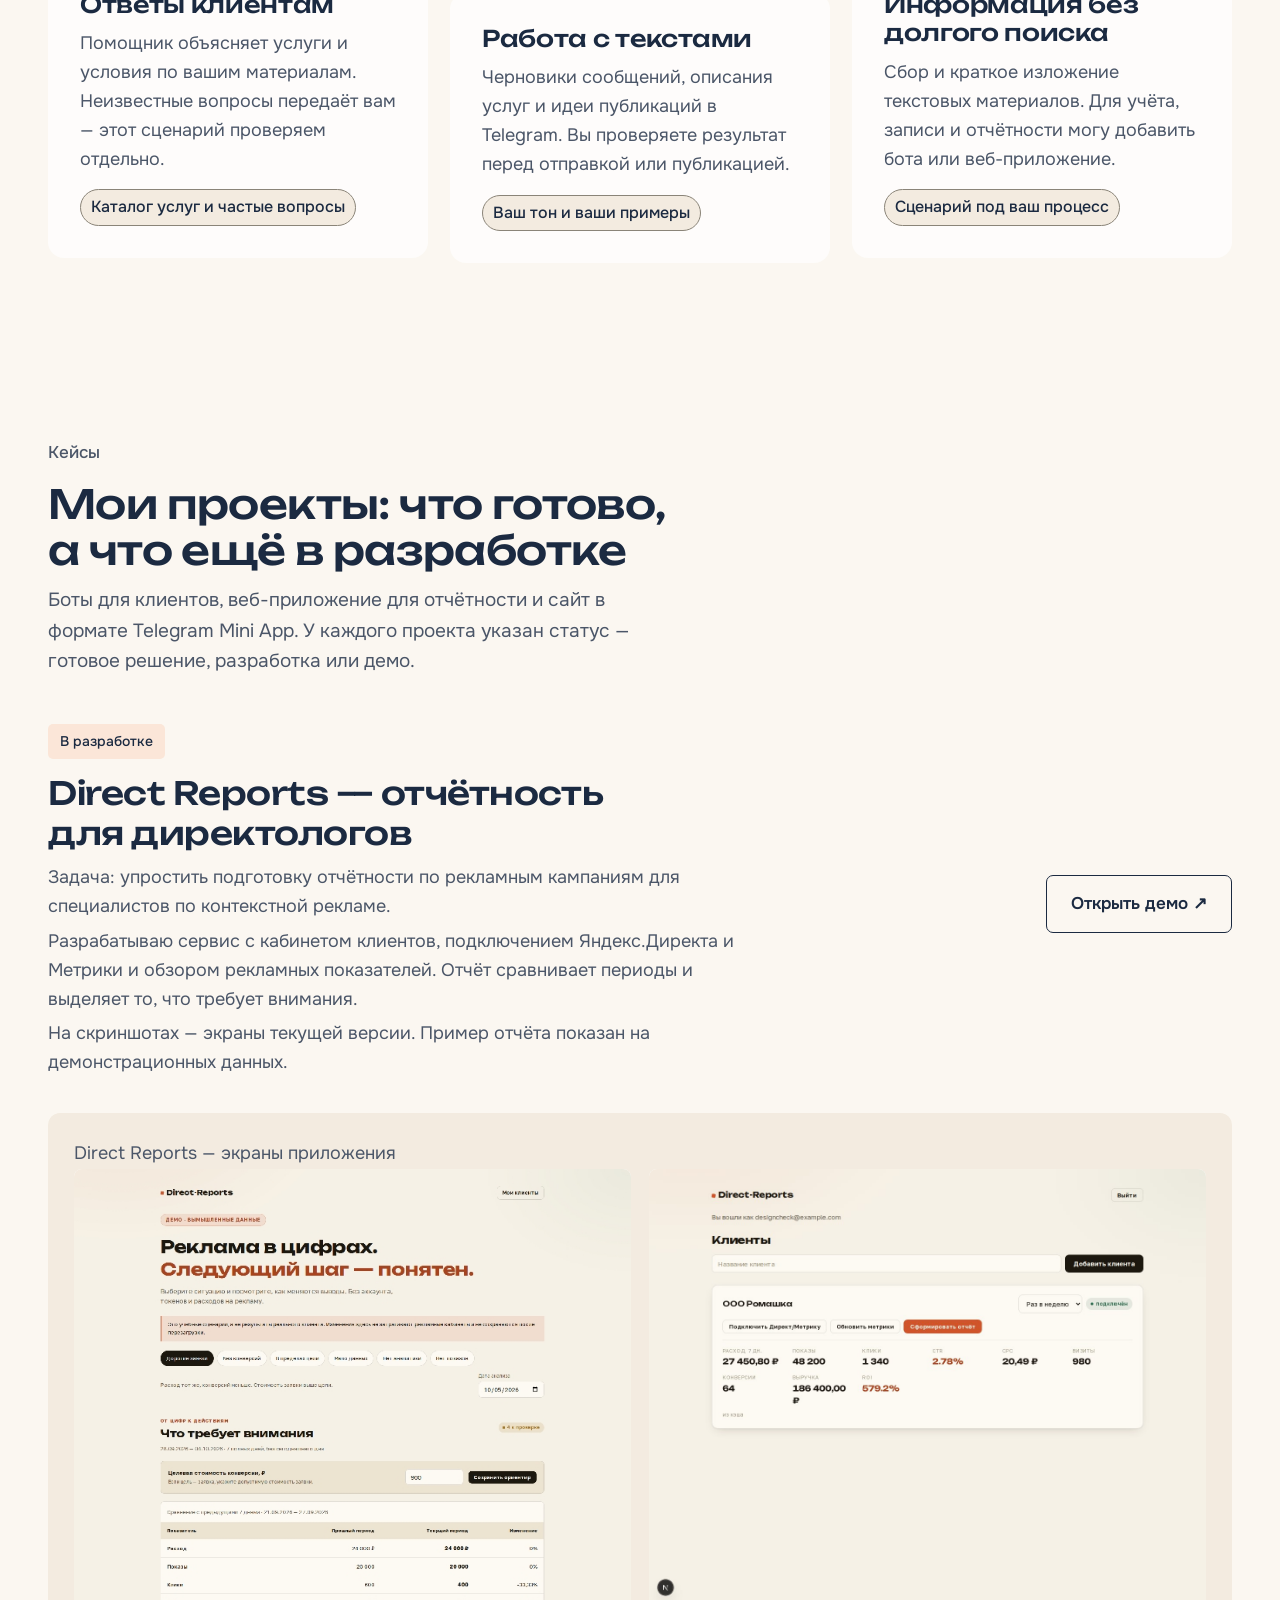
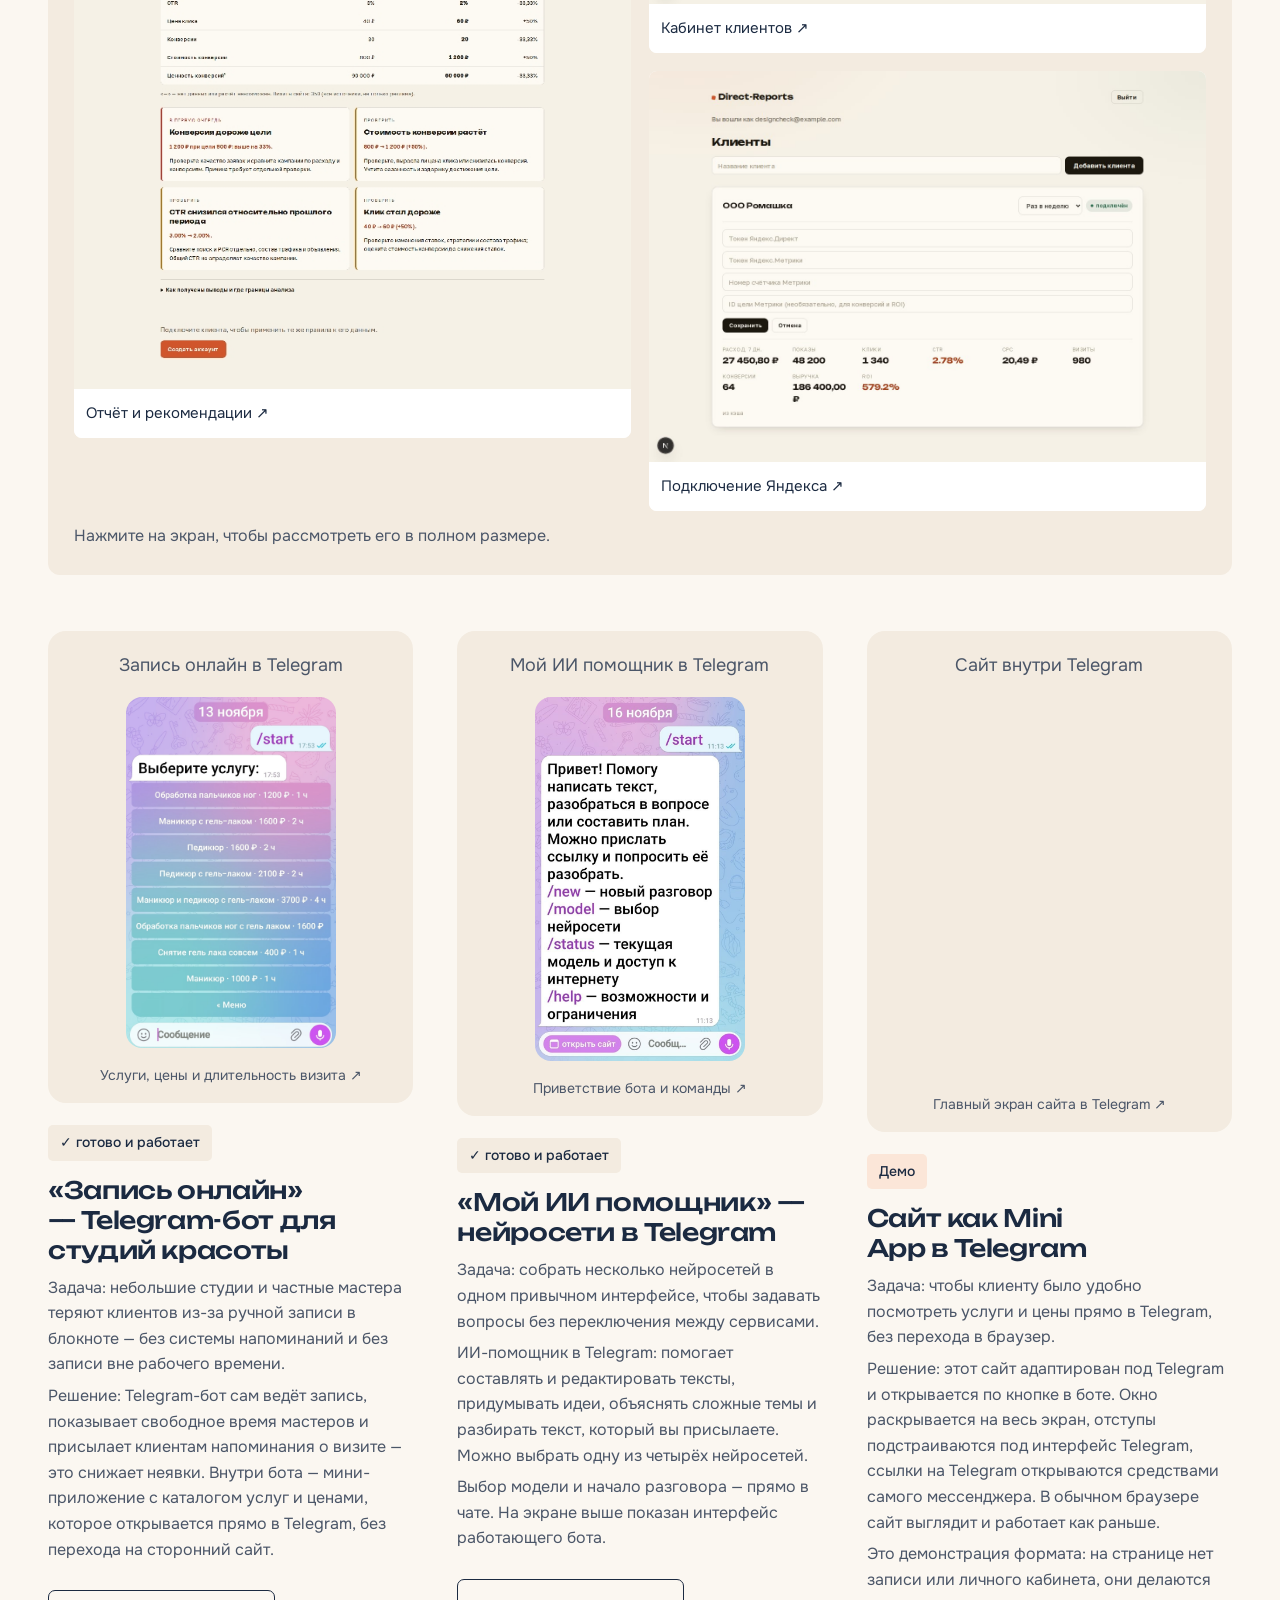
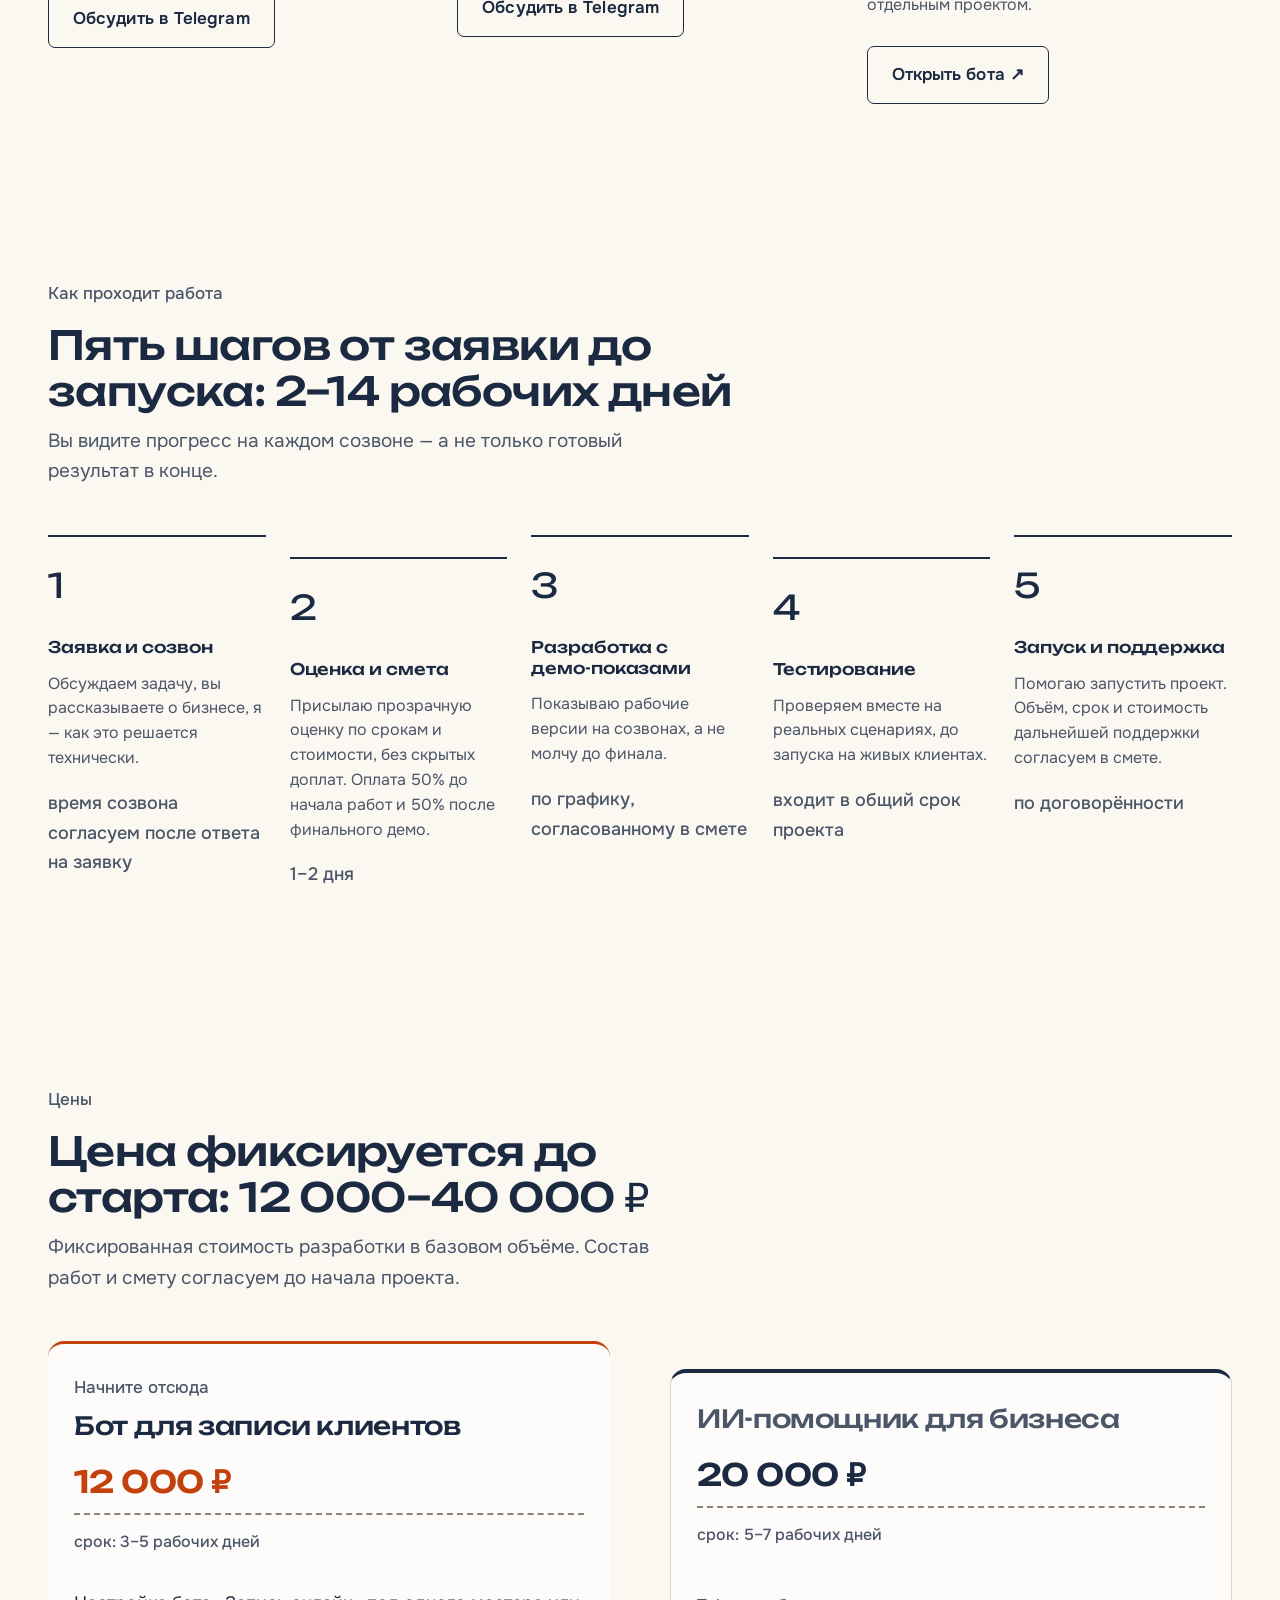
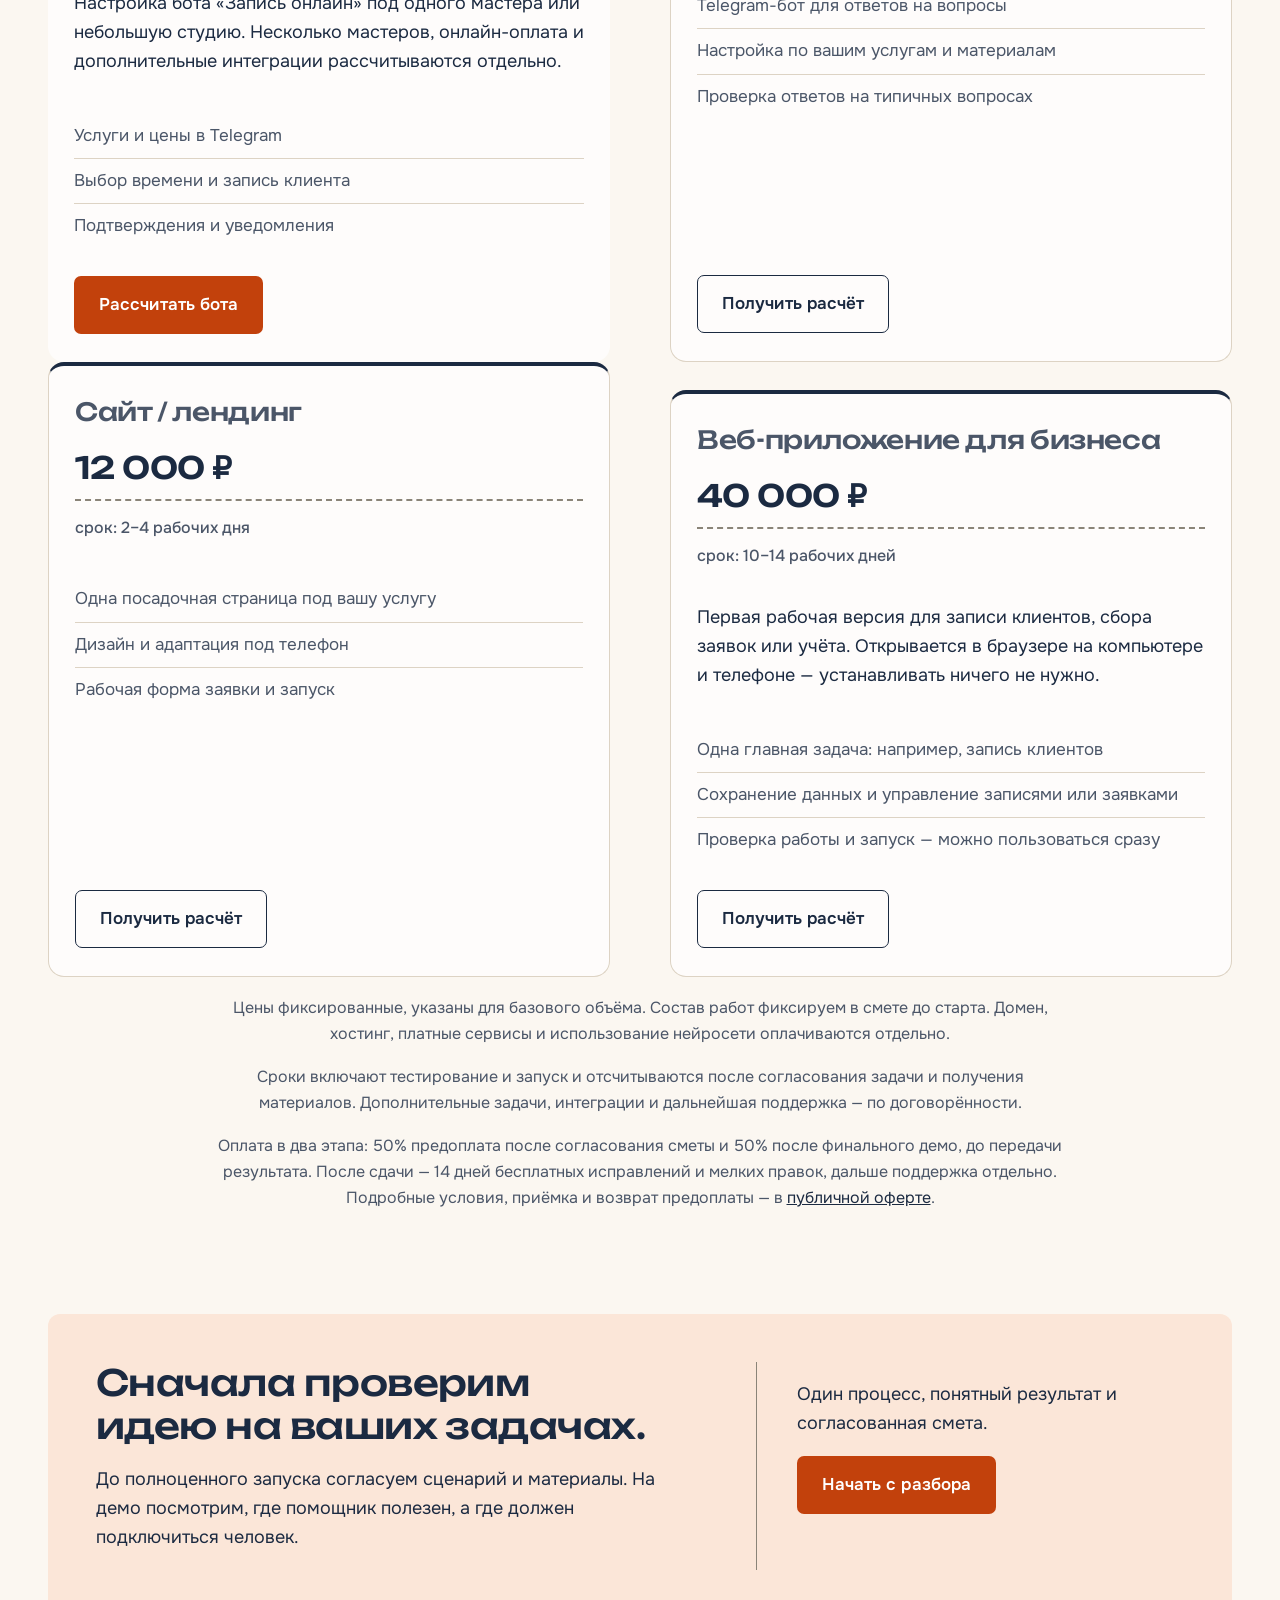
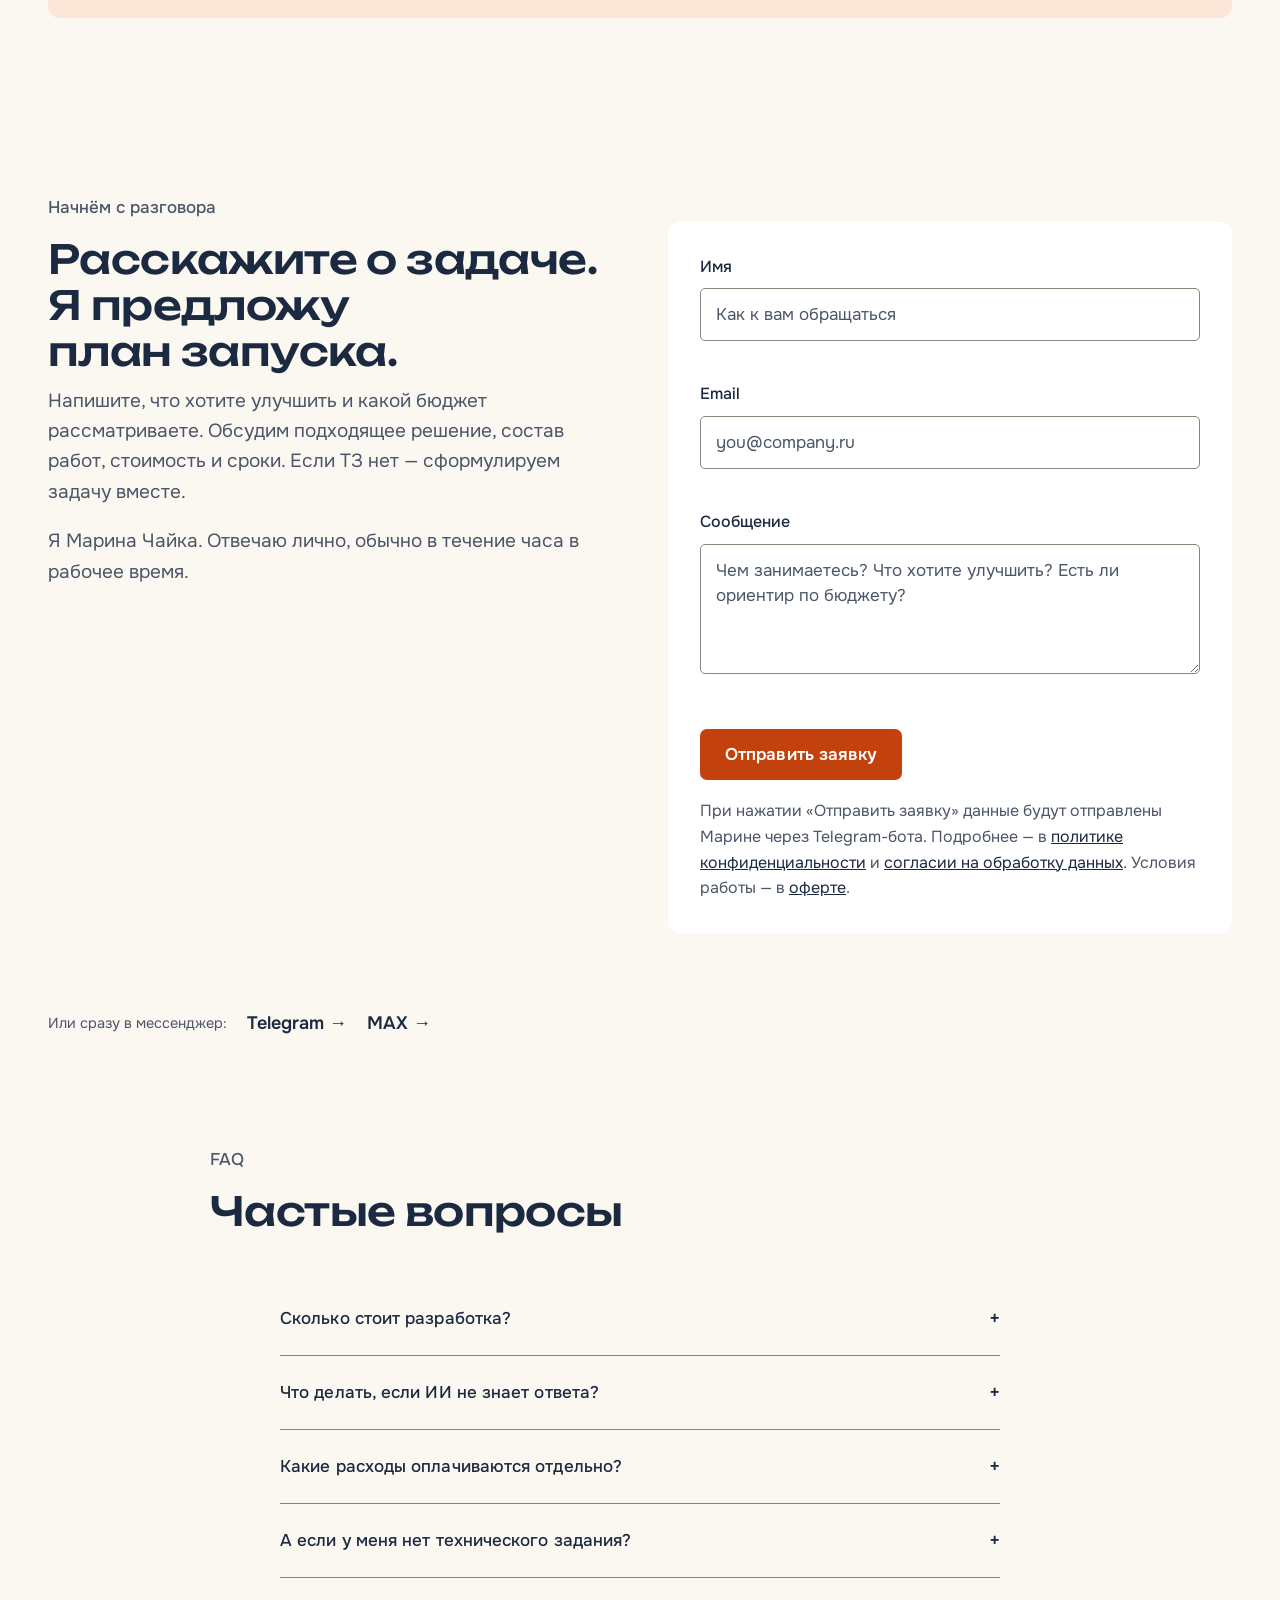
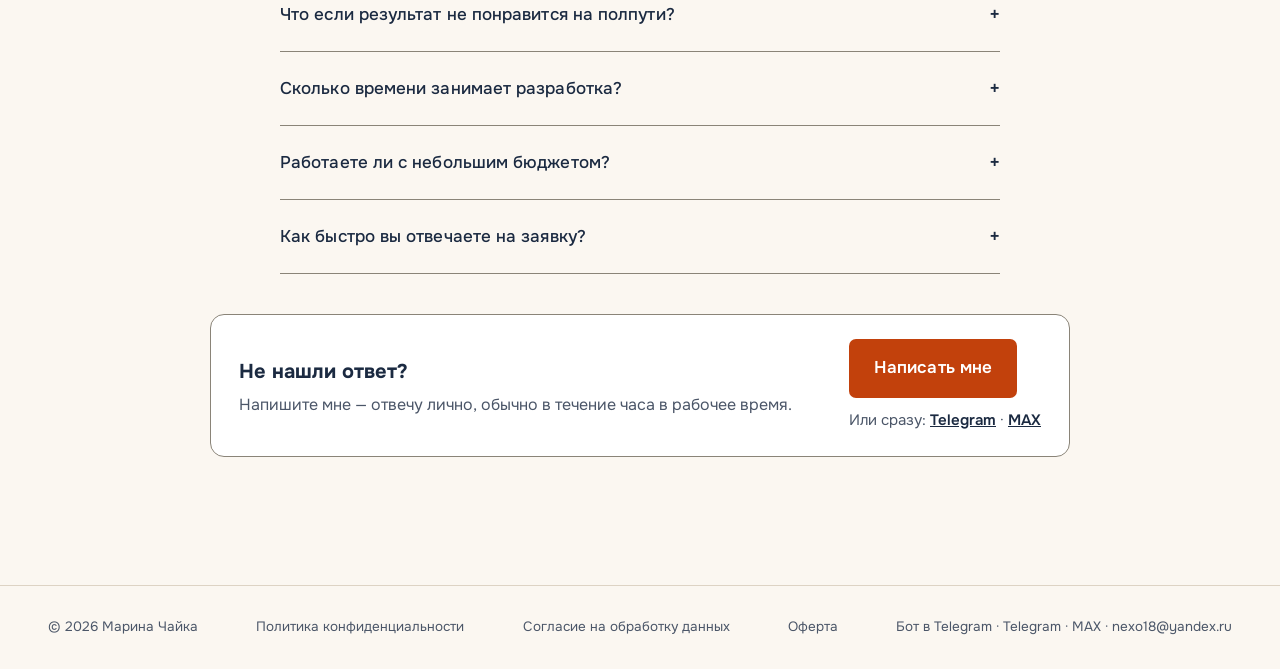
==== commit 47532076: "[agent] cases: текст про скриншот без «справа»" ====
--- a/index.html
+++ b/index.html
@@ -670,7 +670,7 @@
             <h3>«Мой ИИ помощник» — нейросети в Telegram</h3>
             <p>Задача: собрать несколько нейросетей в одном привычном интерфейсе, чтобы задавать вопросы без переключения между сервисами.</p>
             <p>ИИ-помощник в Telegram: помогает составлять и редактировать тексты, придумывать идеи, объяснять сложные темы и разбирать текст, который вы присылаете. Можно выбрать одну из четырёх нейросетей.</p>
-            <p>Выбор модели и начало разговора — прямо в чате. На экране справа показан интерфейс работающего бота.</p>
+            <p>Выбор модели и начало разговора — прямо в чате. На экране выше показан интерфейс работающего бота.</p>
 
           </div>
           <a href="https://t.me/chajjka" class="btn btn-ghost" target="_blank" rel="noopener" style="white-space:nowrap;">Обсудить в Telegram</a>
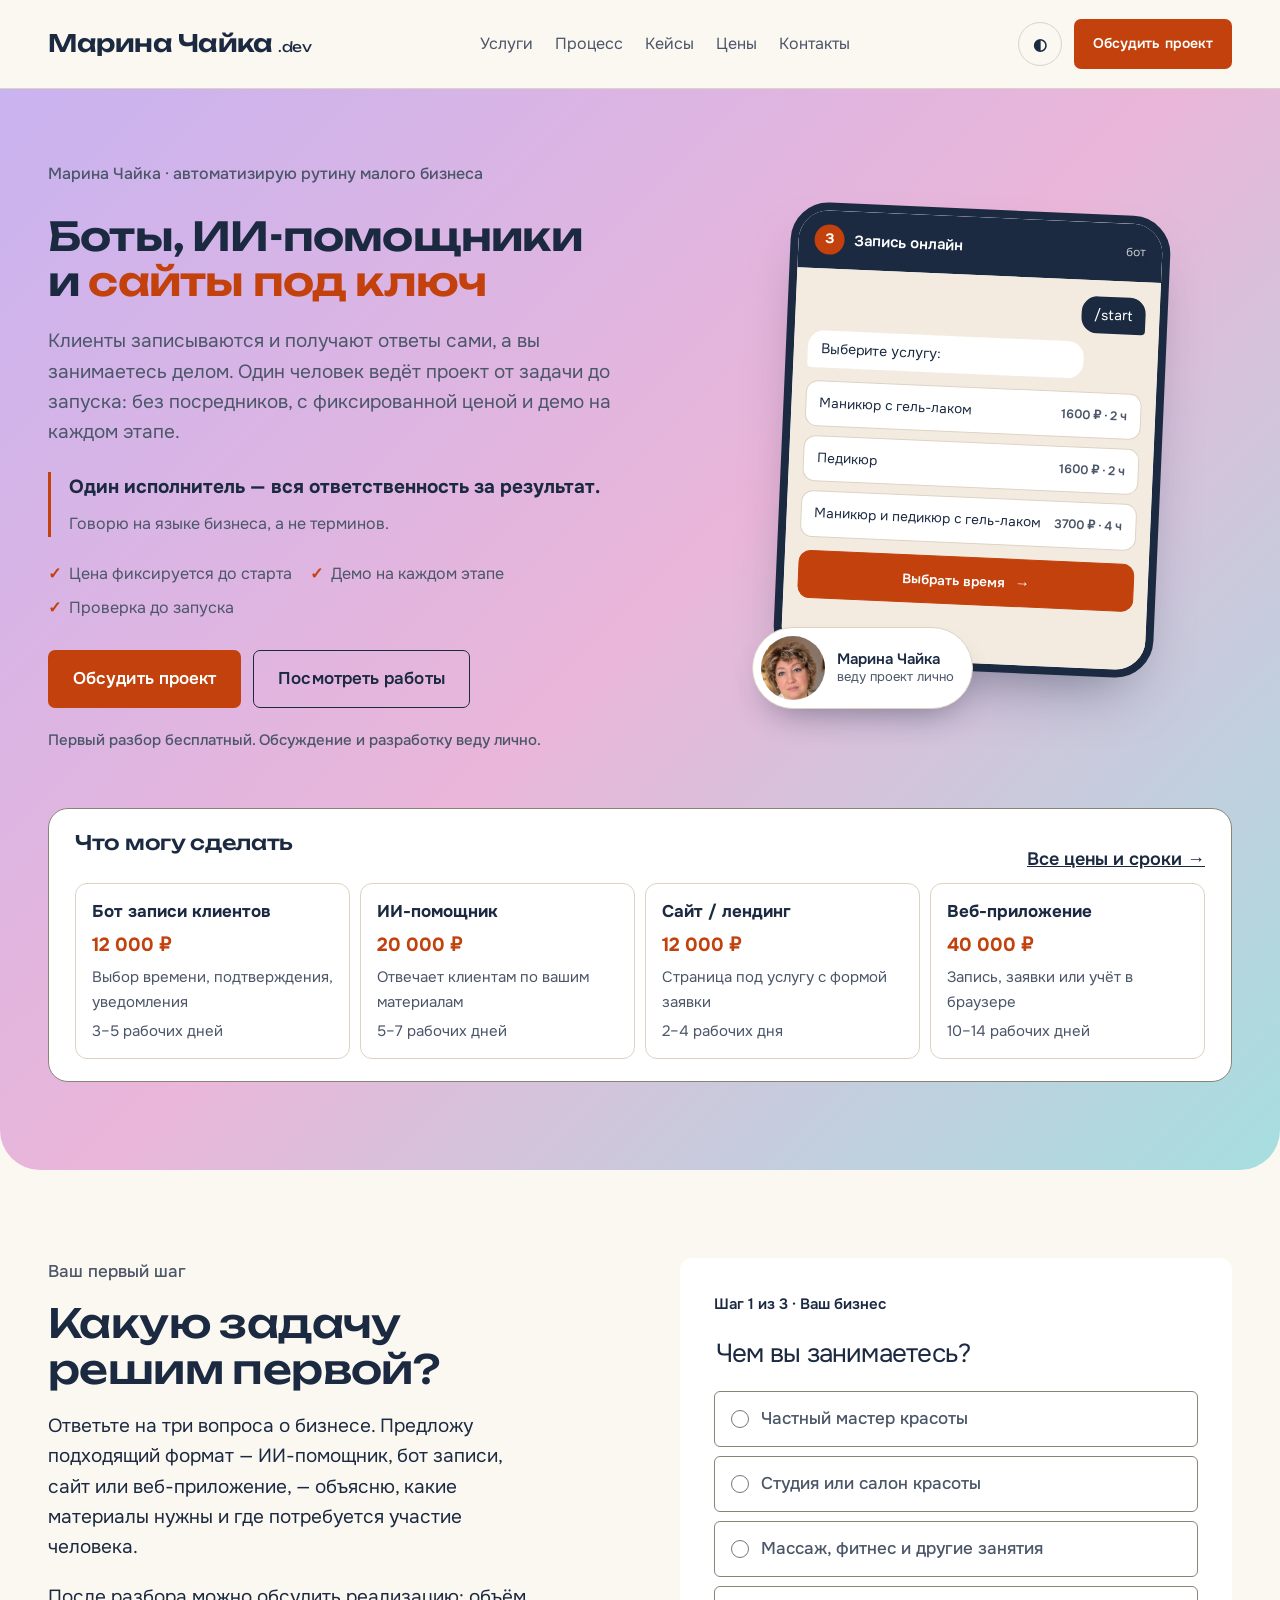
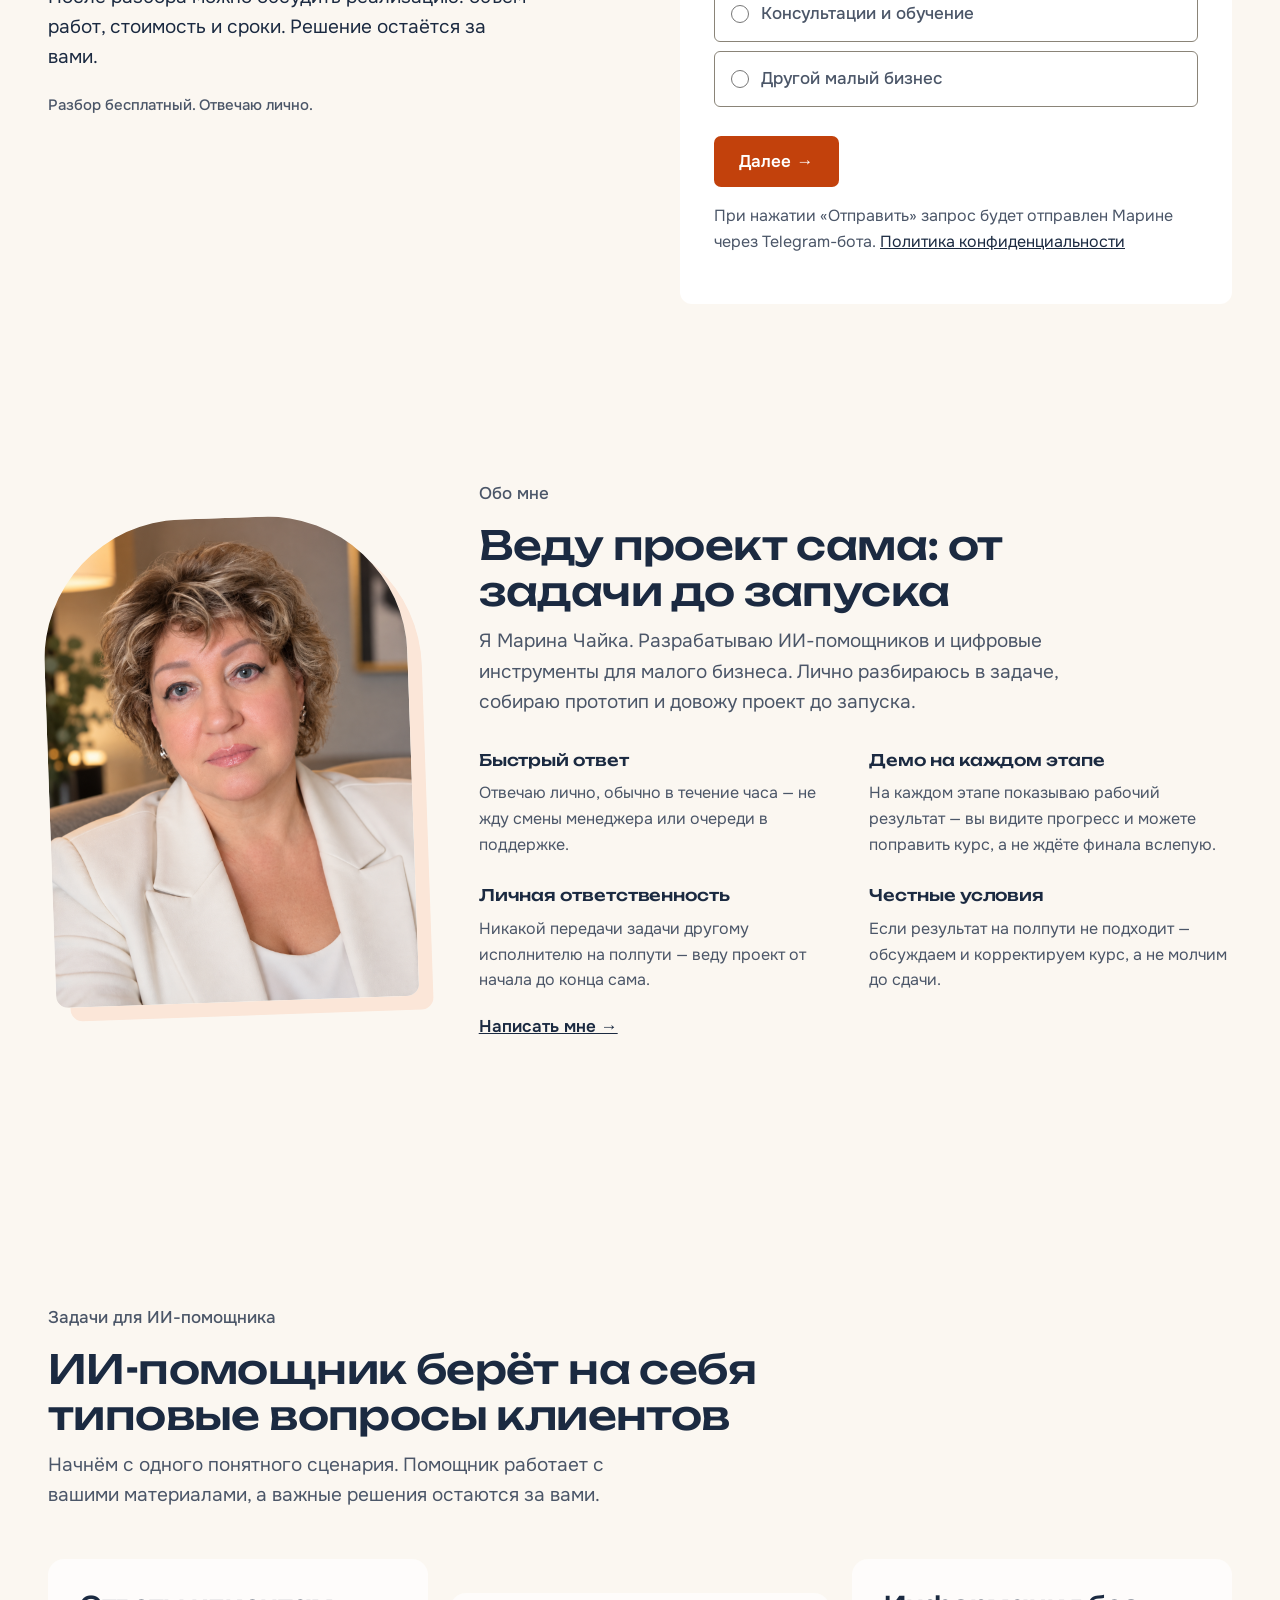
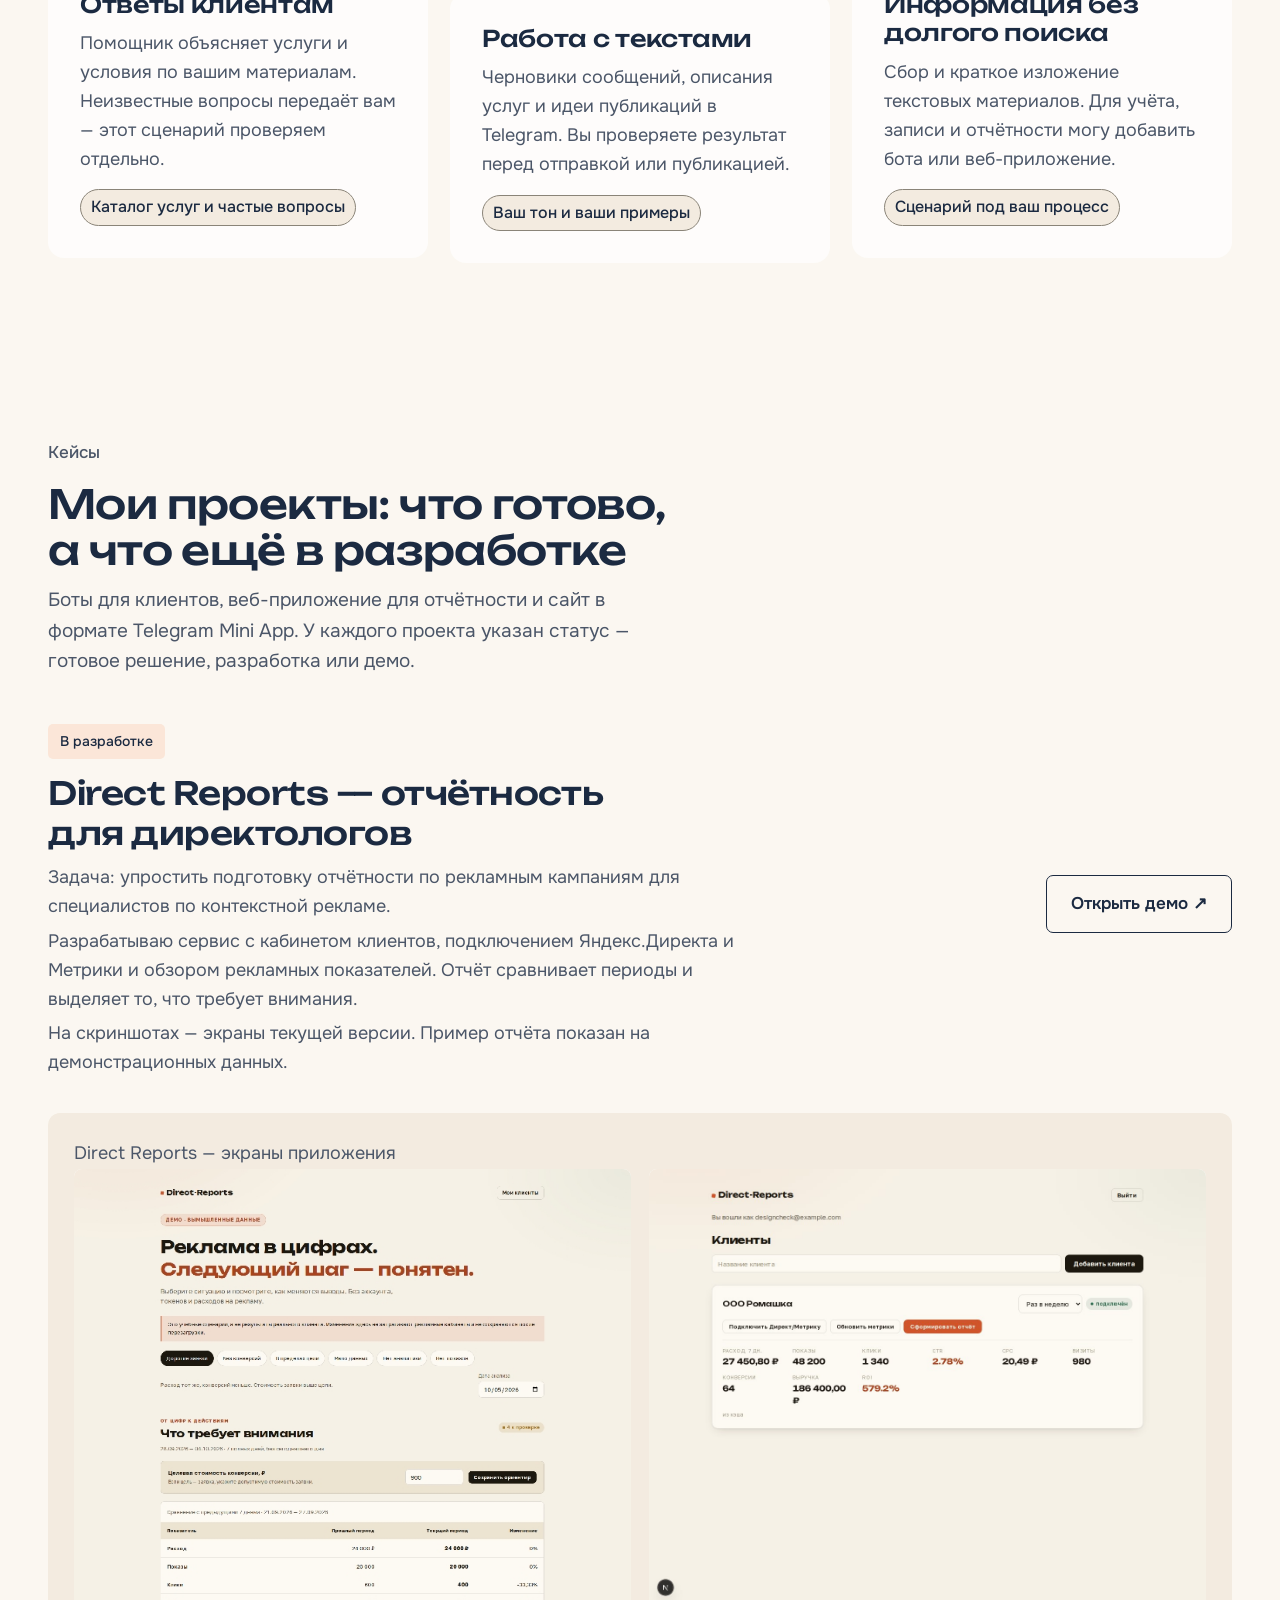
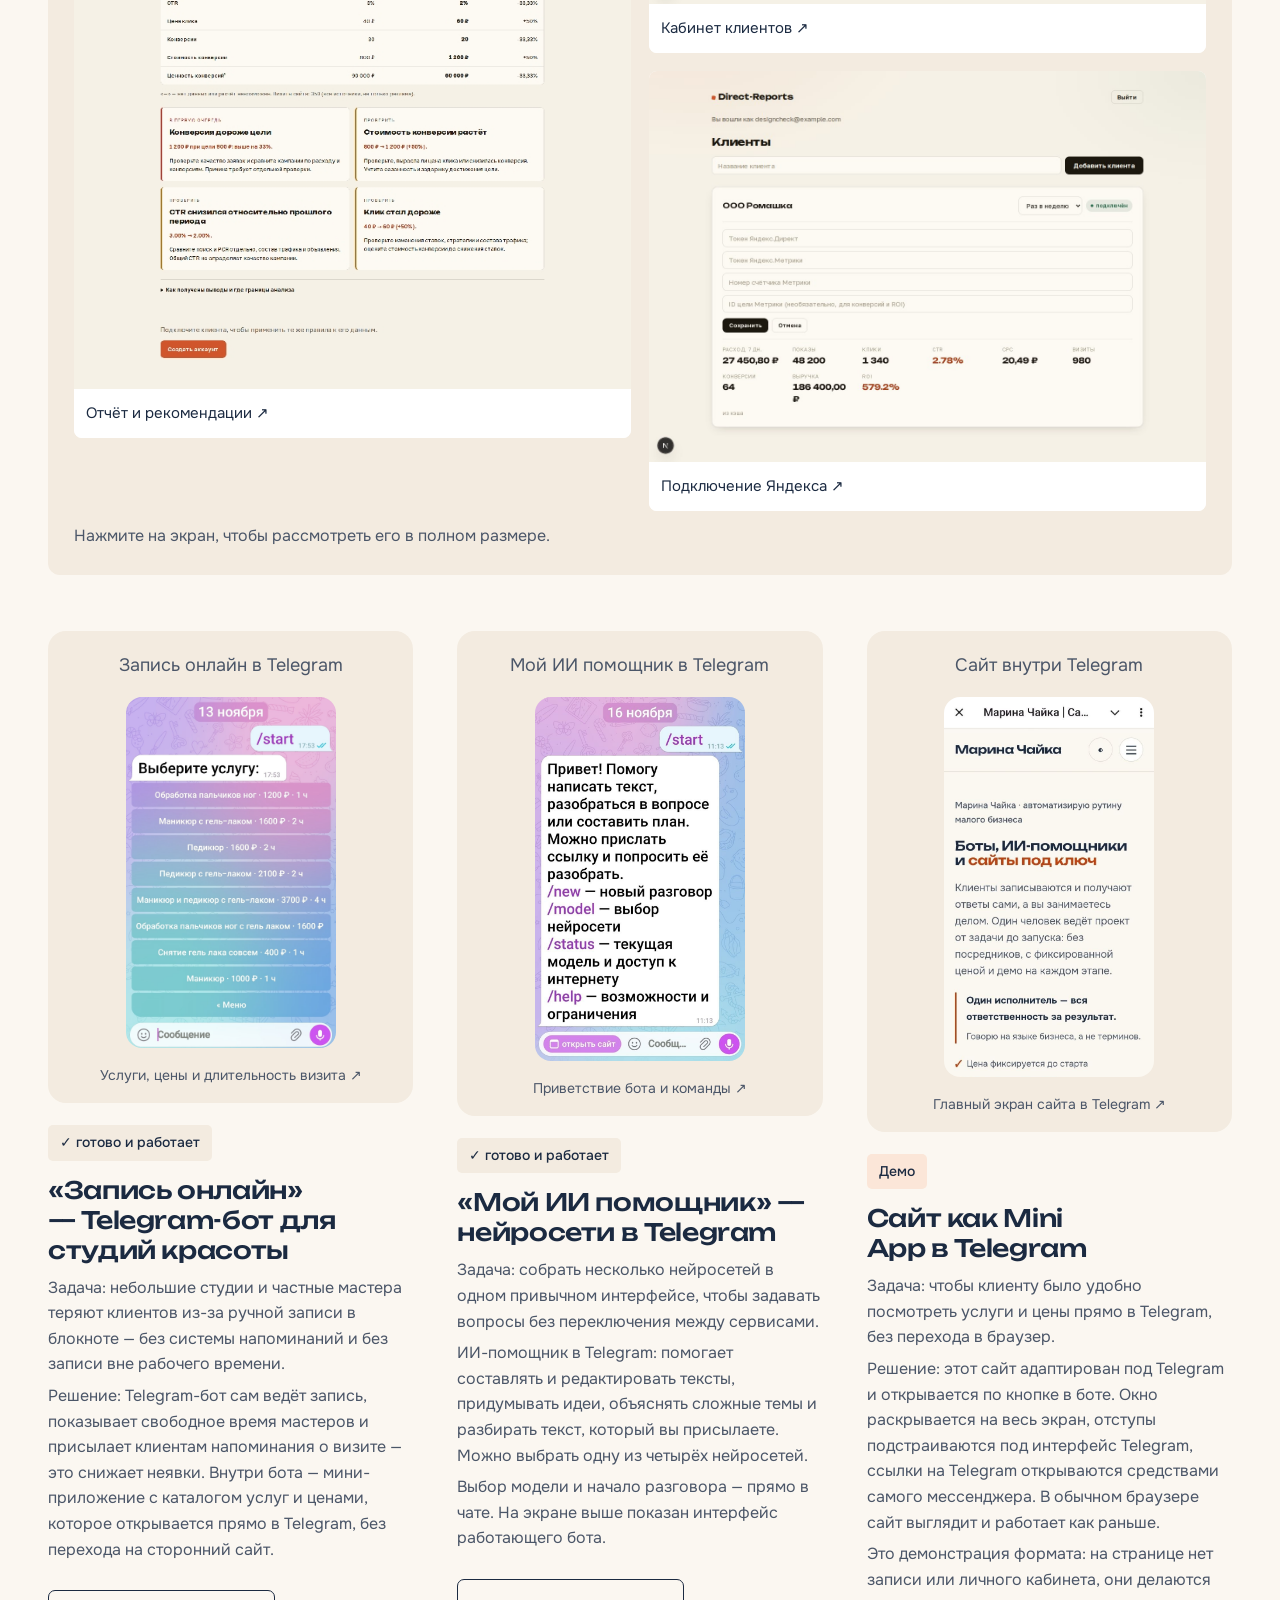
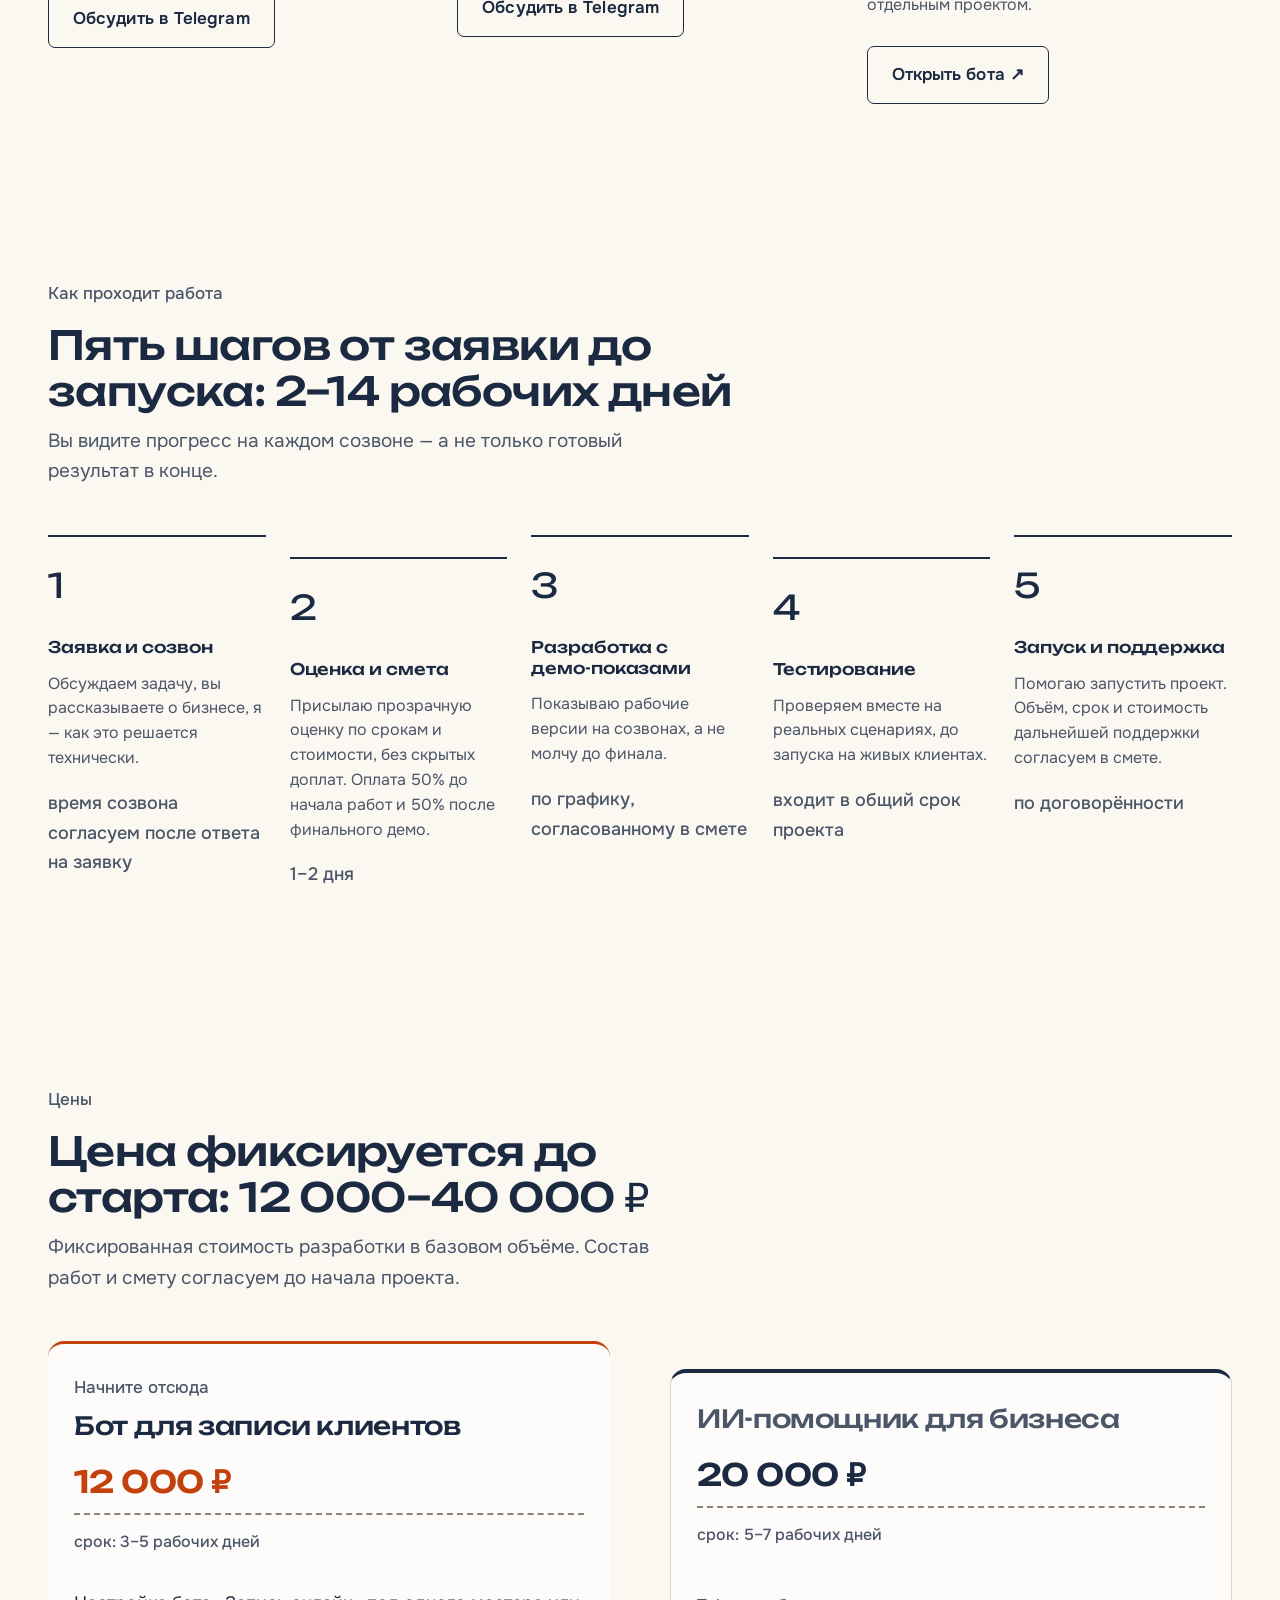
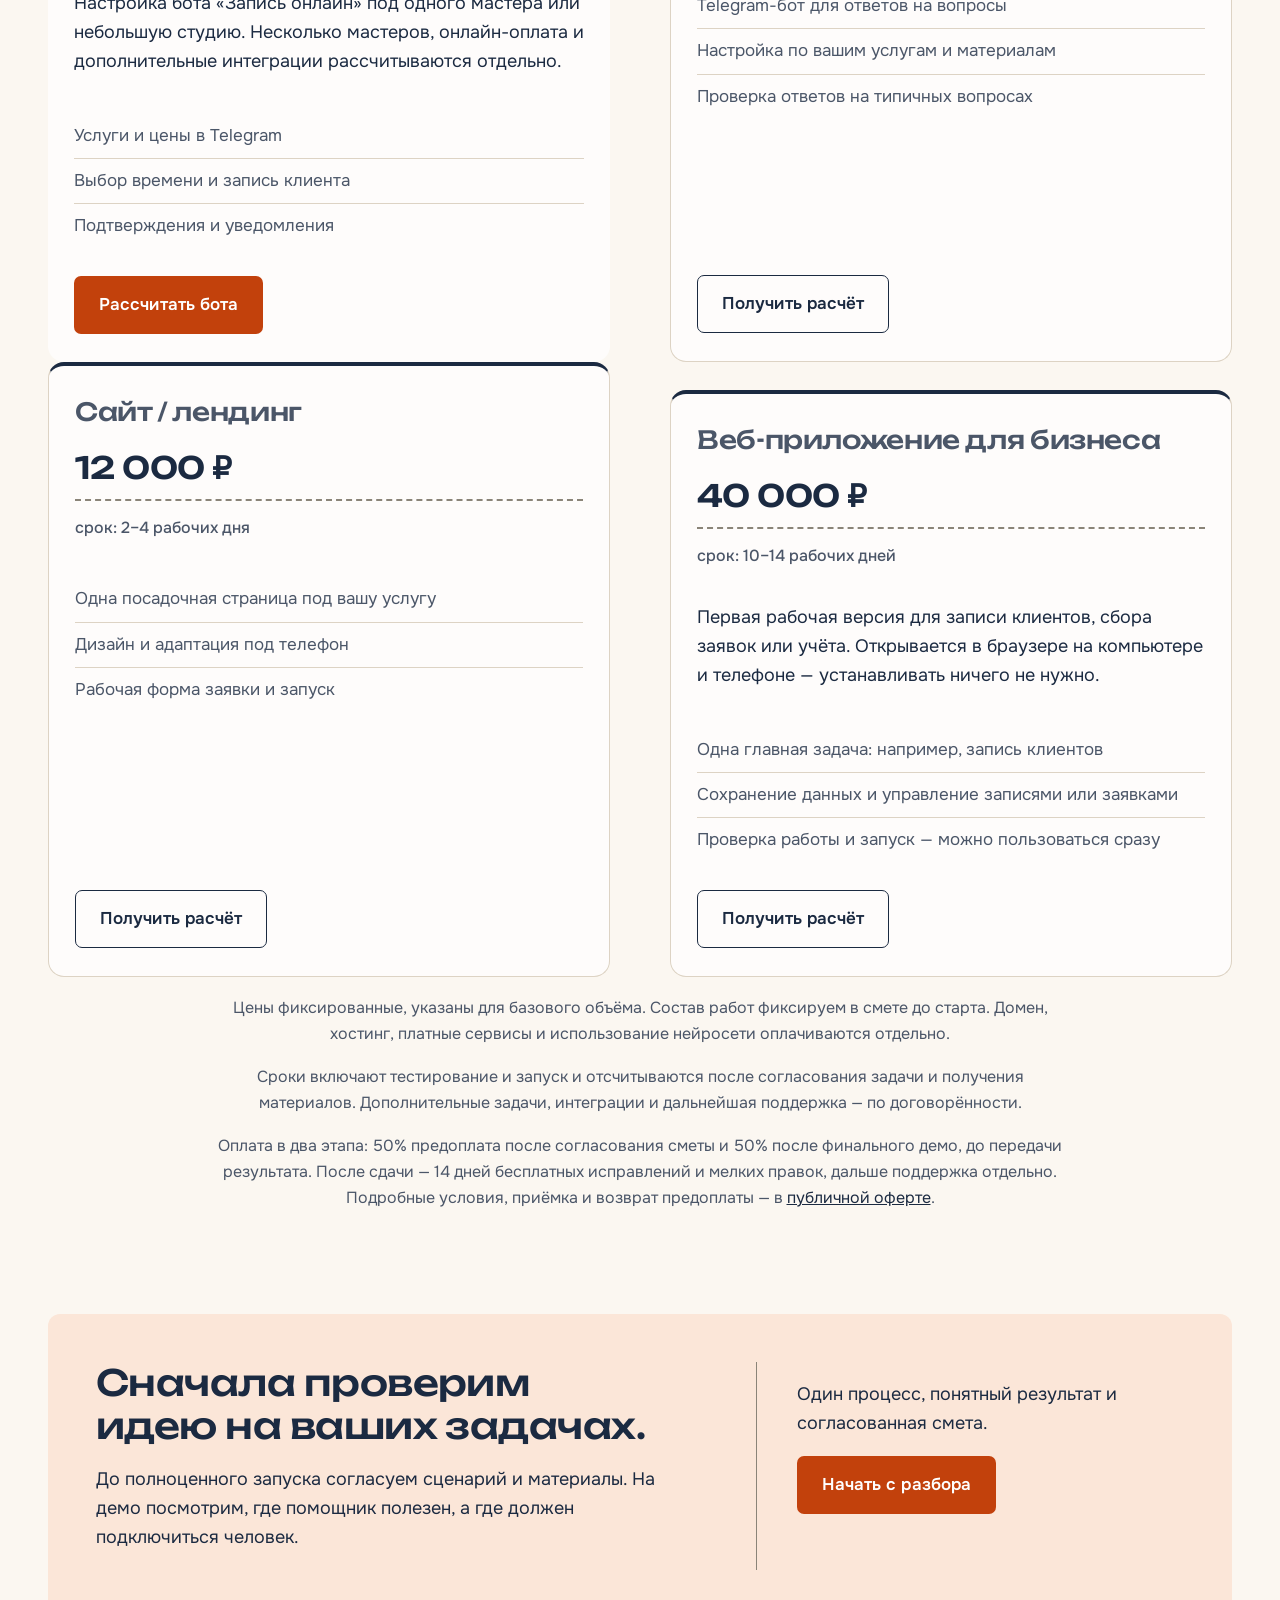
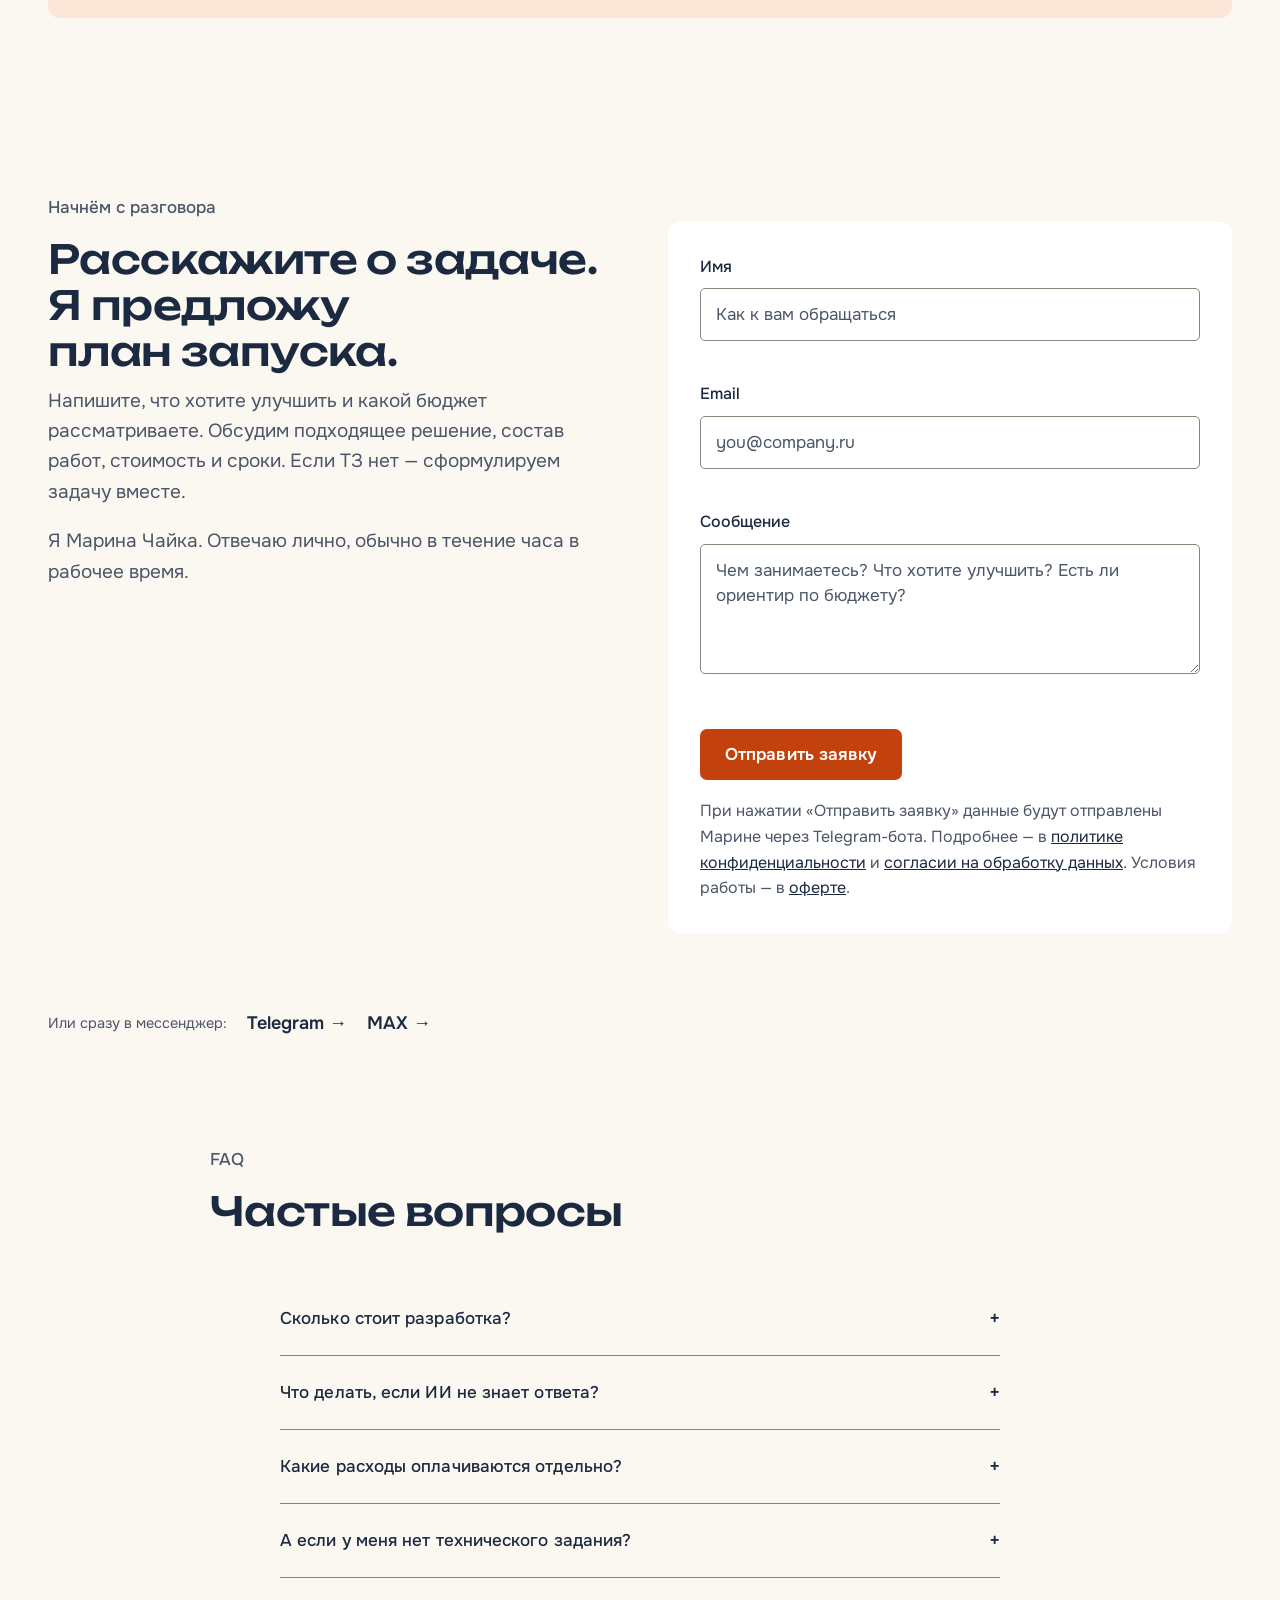
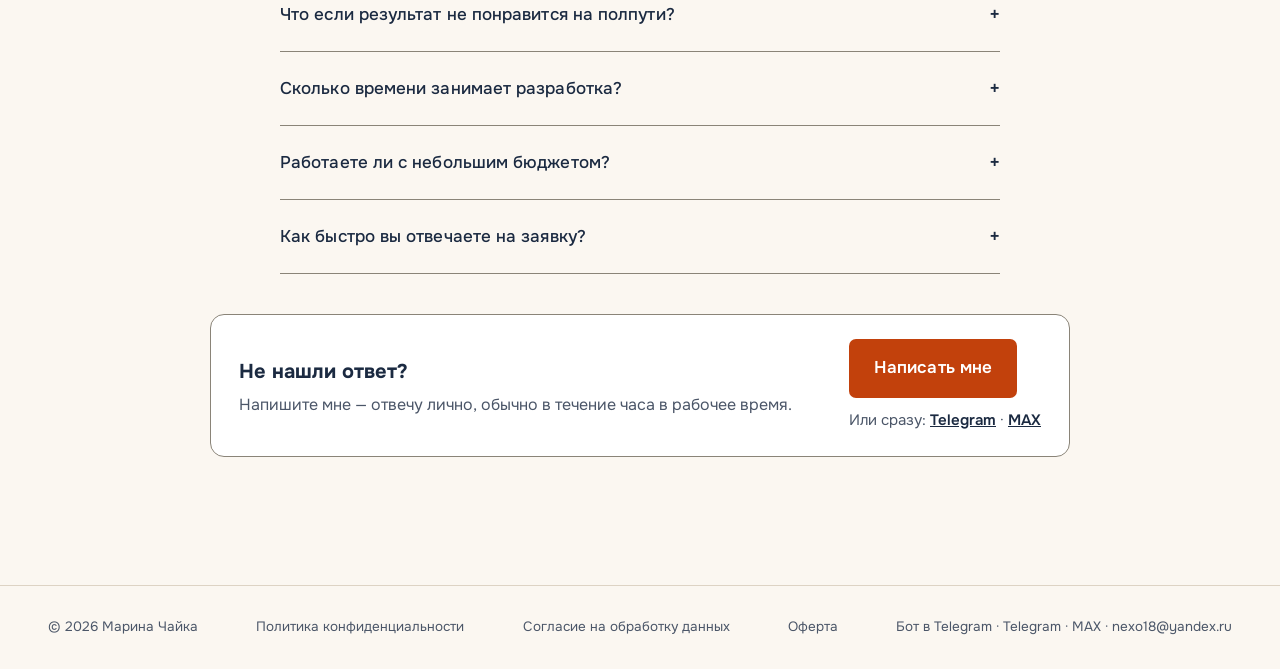
==== commit 4239aafa: "[agent] mobile: карточки ленты кейсов всегда видны" ====
--- a/index.html
+++ b/index.html
@@ -438,7 +438,7 @@
 <link rel="stylesheet" href="palette.css?v=20261115">
 <link rel="stylesheet" href="motion.css?v=20261115">
 <link rel="stylesheet" href="hero.css?v=20261115">
-<link rel="stylesheet" href="rhythm.css?v=20261116b">
+<link rel="stylesheet" href="rhythm.css?v=20261116c">
 </head>
 <body>
 <a class="skip-link" href="#top">Перейти к содержанию</a>
--- a/rhythm.css
+++ b/rhythm.css
@@ -45,3 +45,4 @@
   html body .case-card .screenshot-link{flex:0 0 78%;scroll-snap-align:start}
   html body .case-card .project-preview{padding:12px}
 }
+@media(max-width:600px){html body .cases>.case-card.reveal{opacity:1!important;transform:none!important;transition:none!important}}
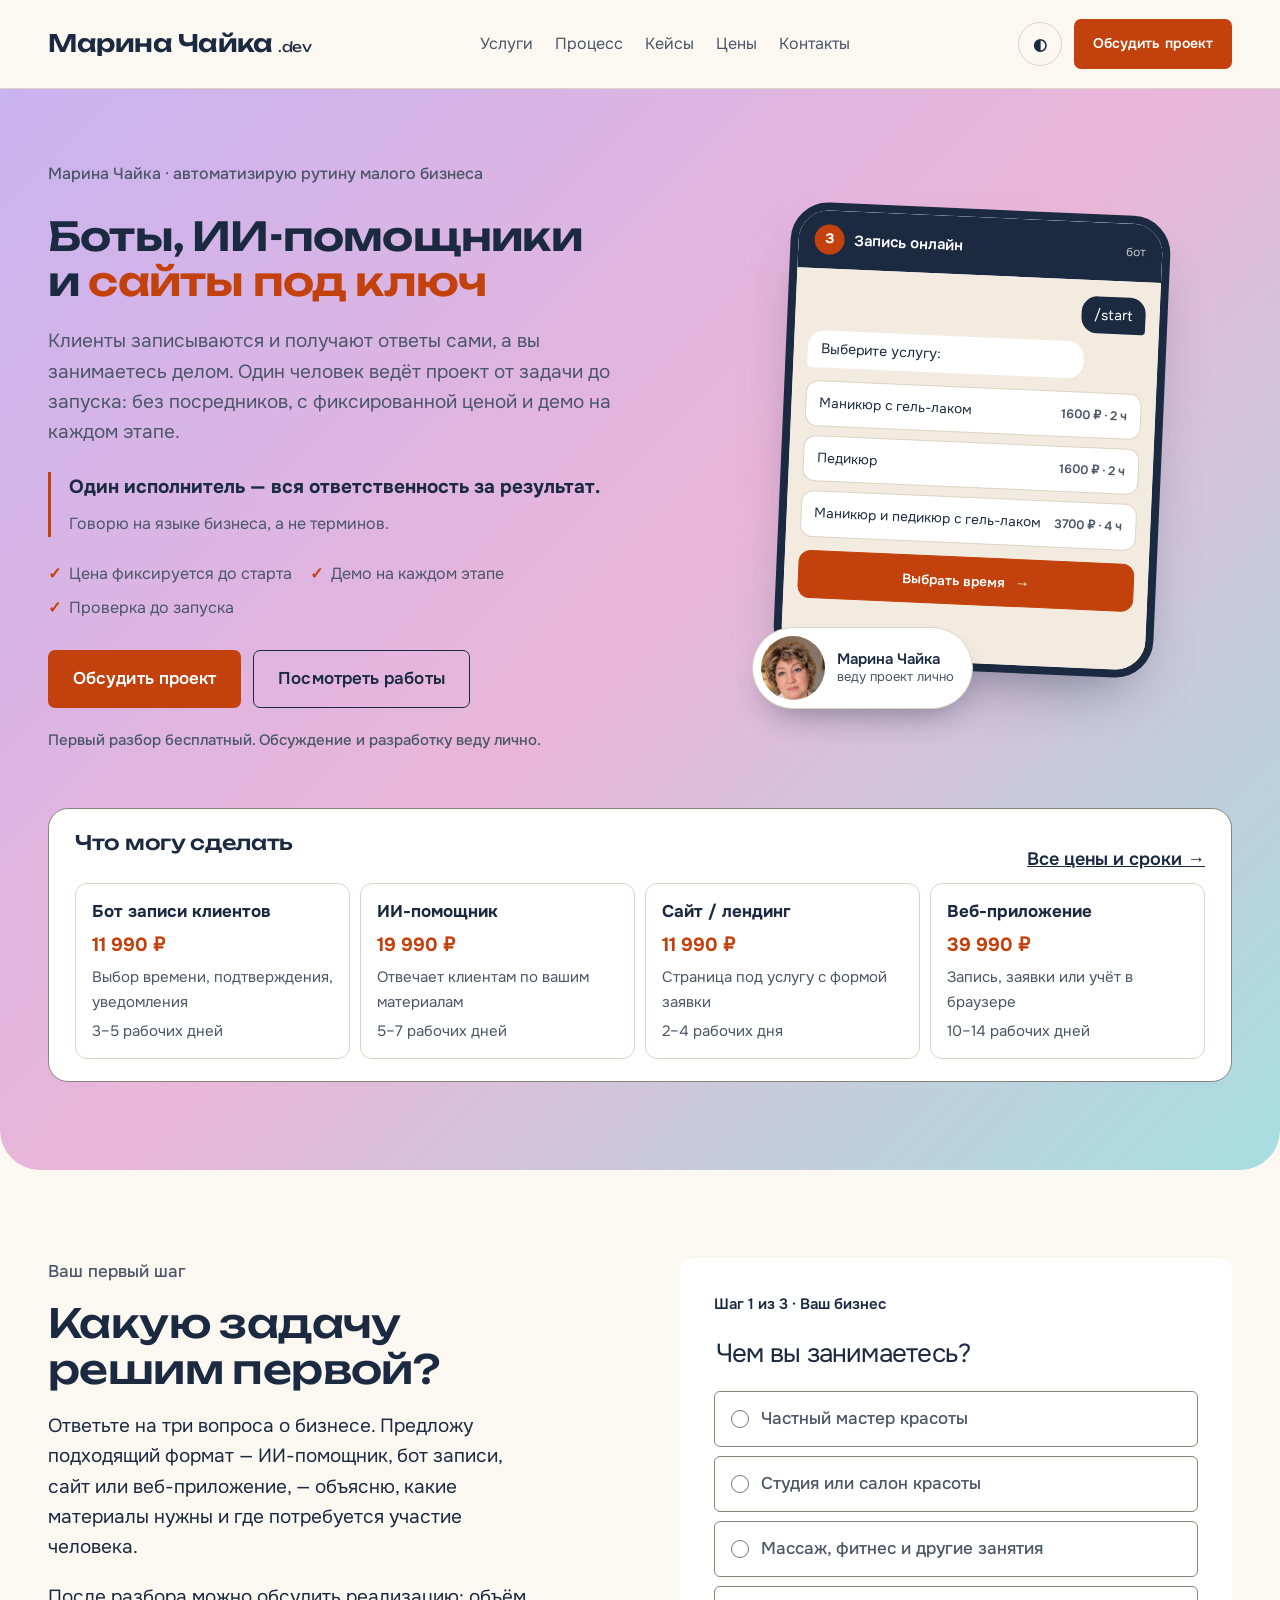
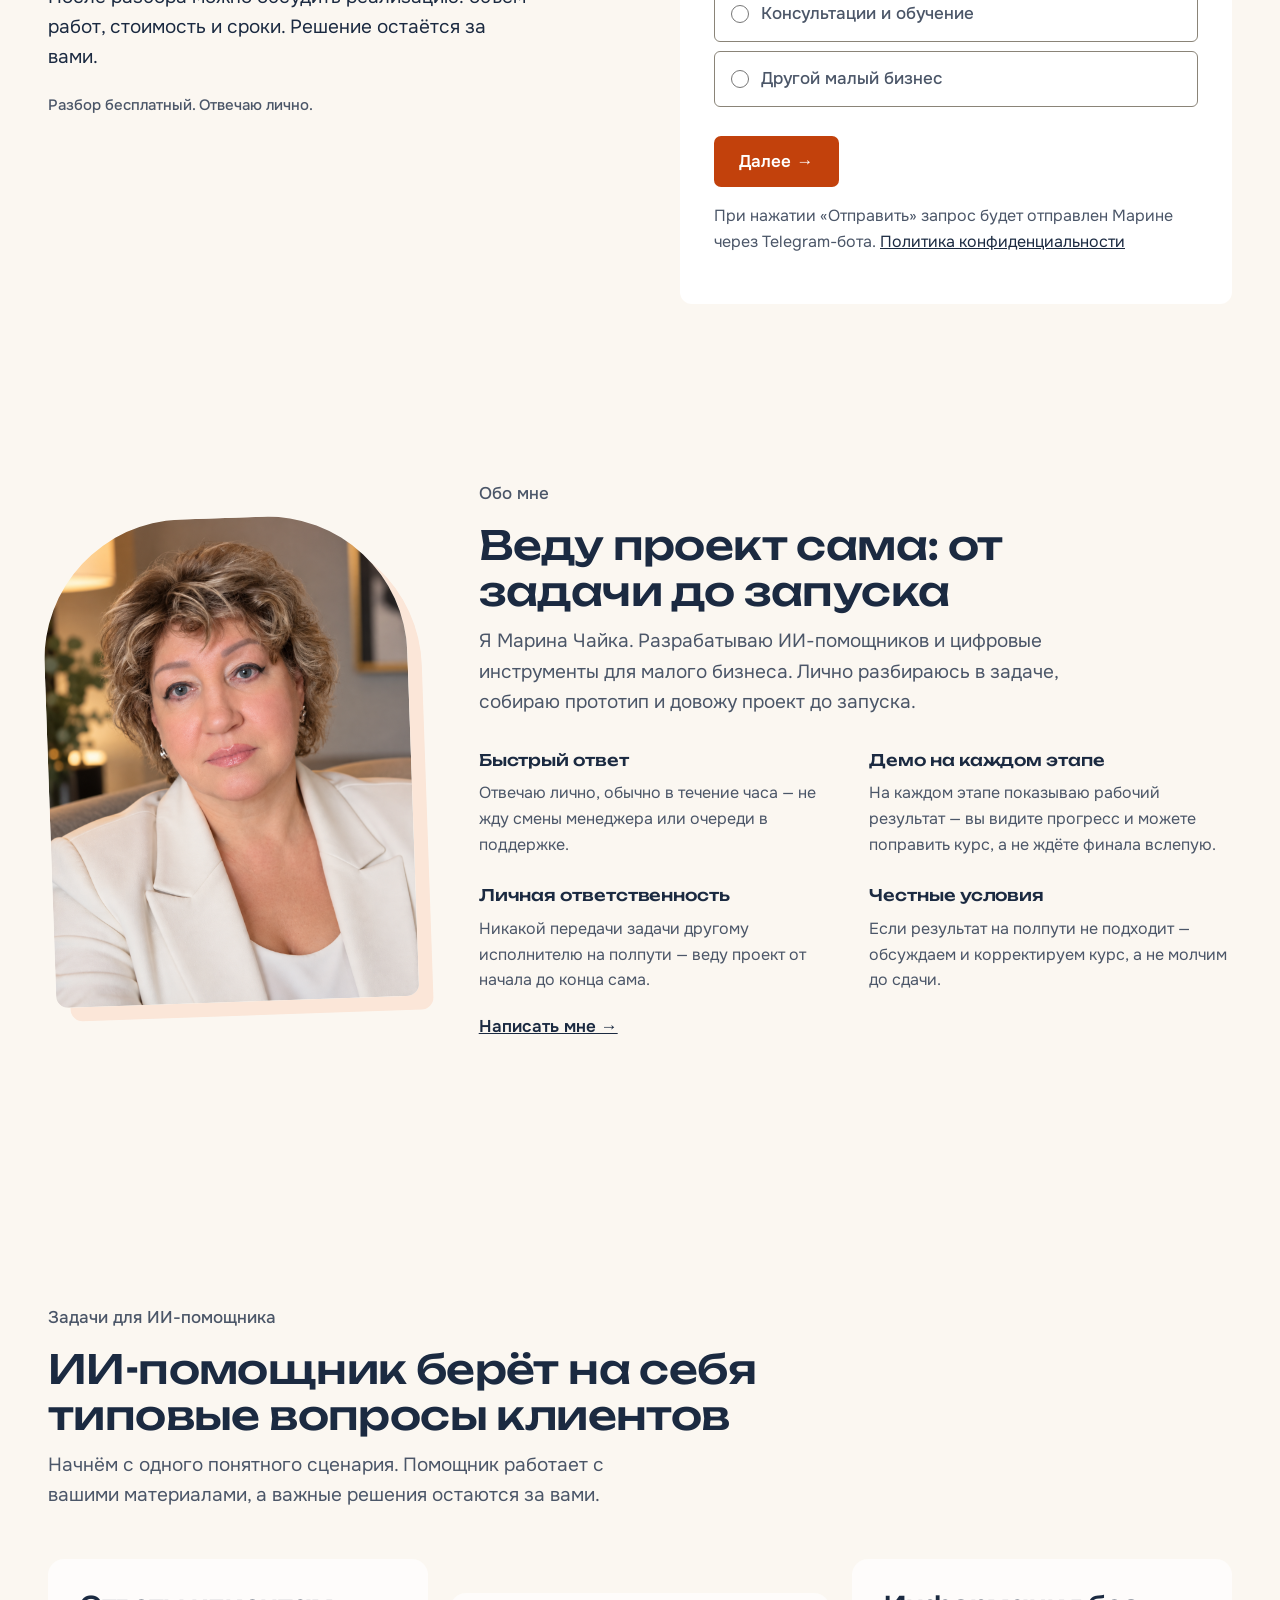
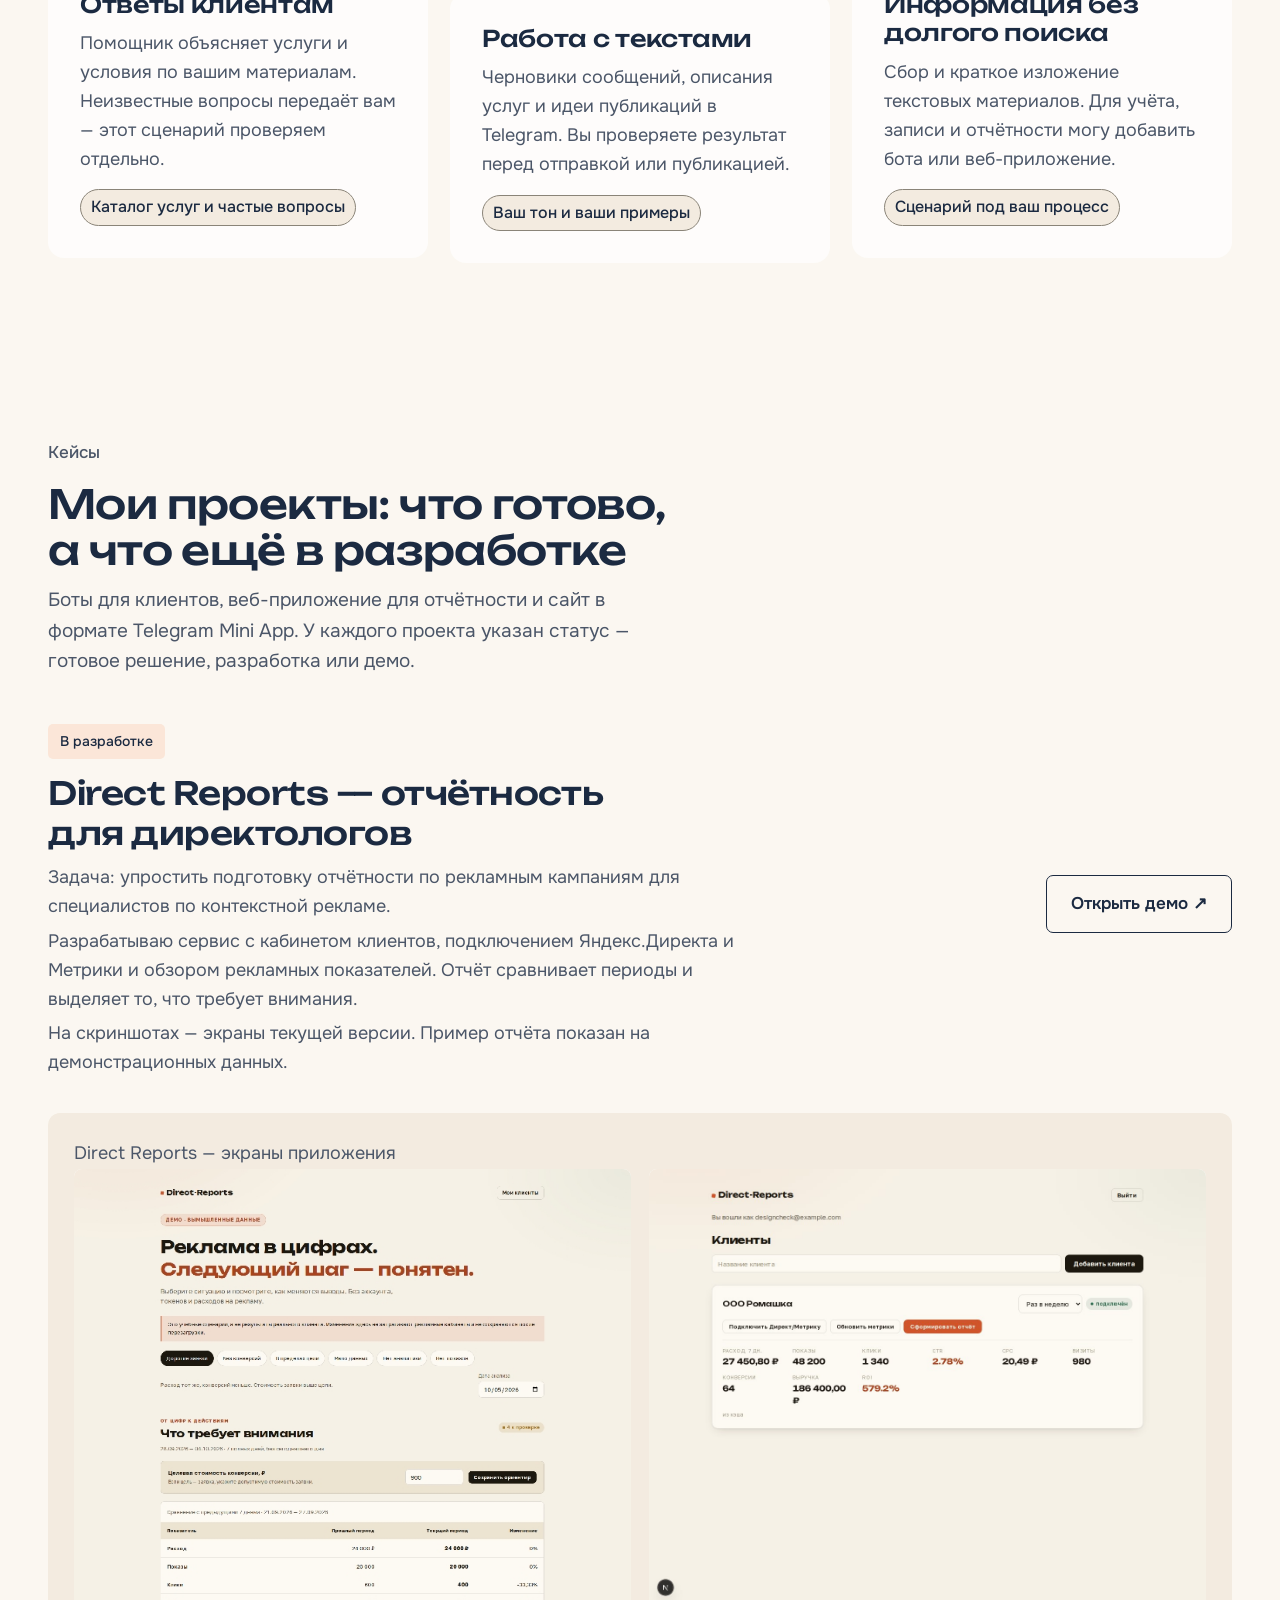
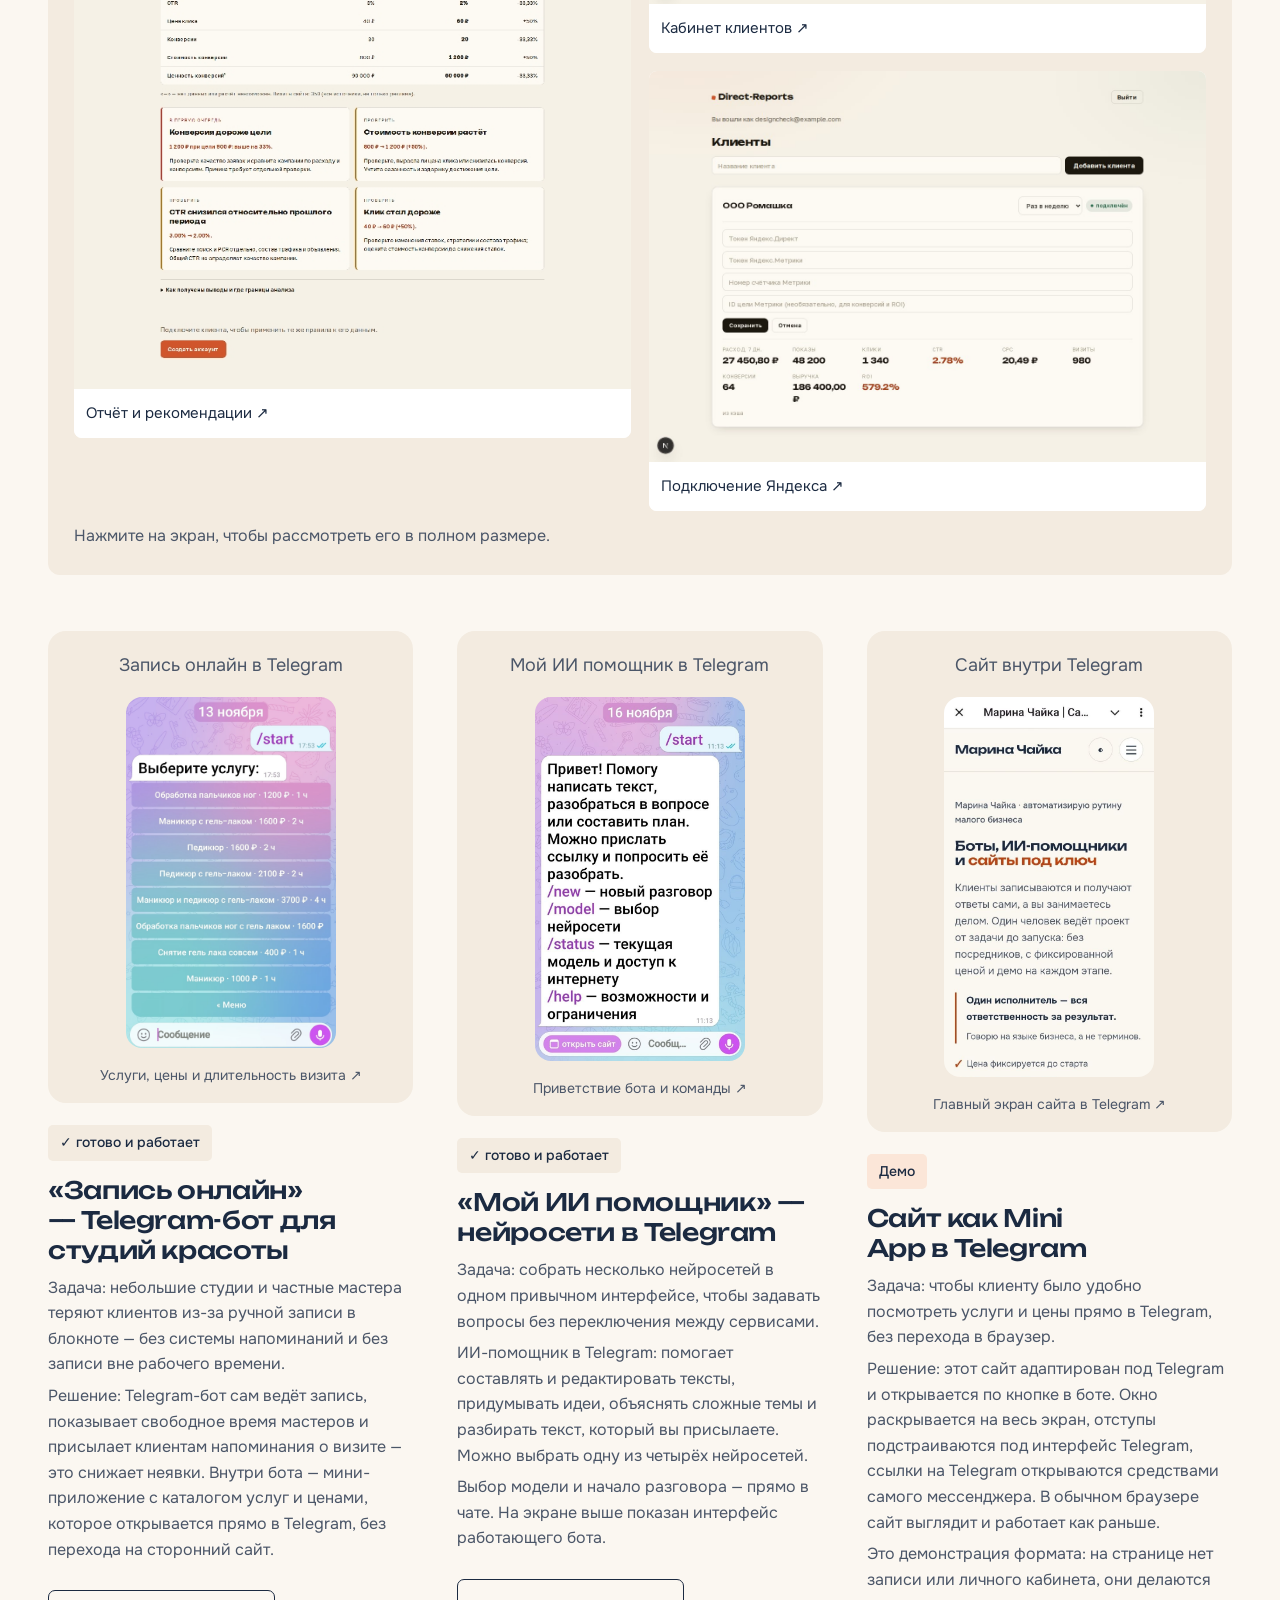
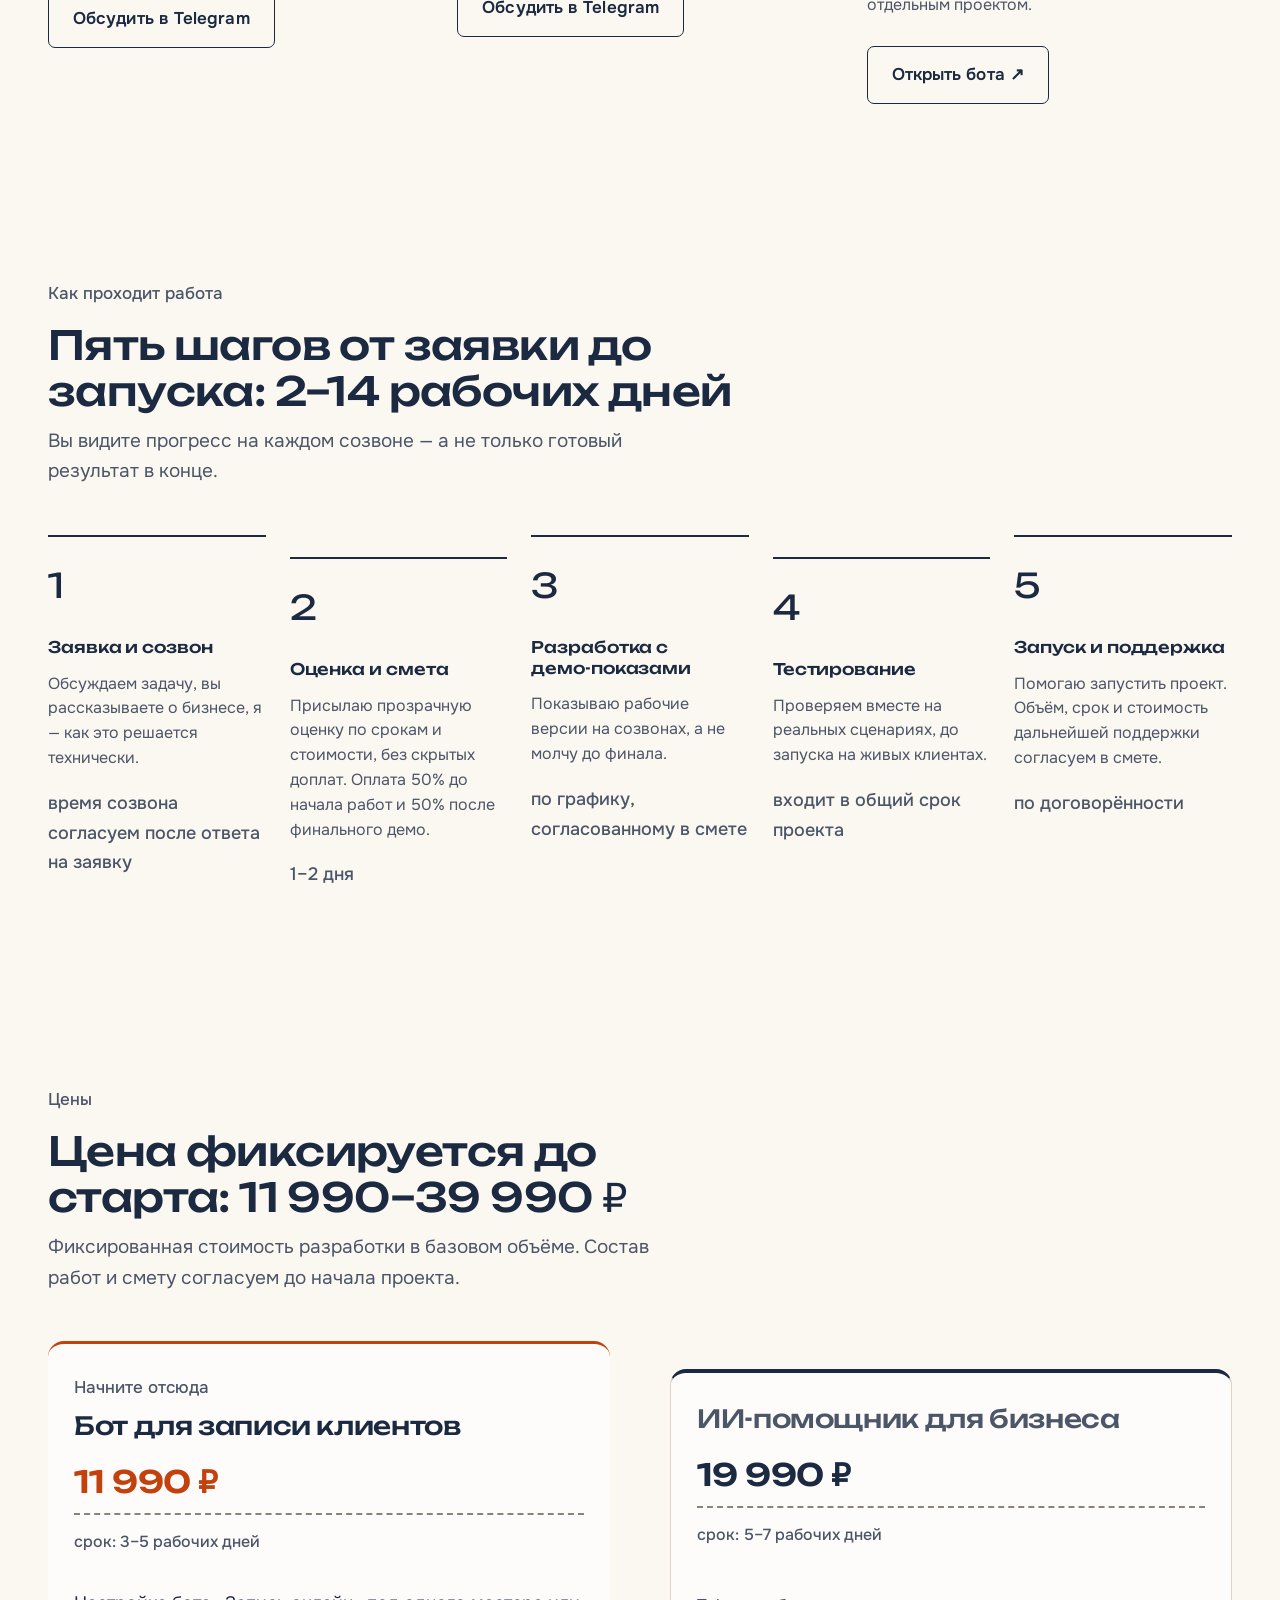
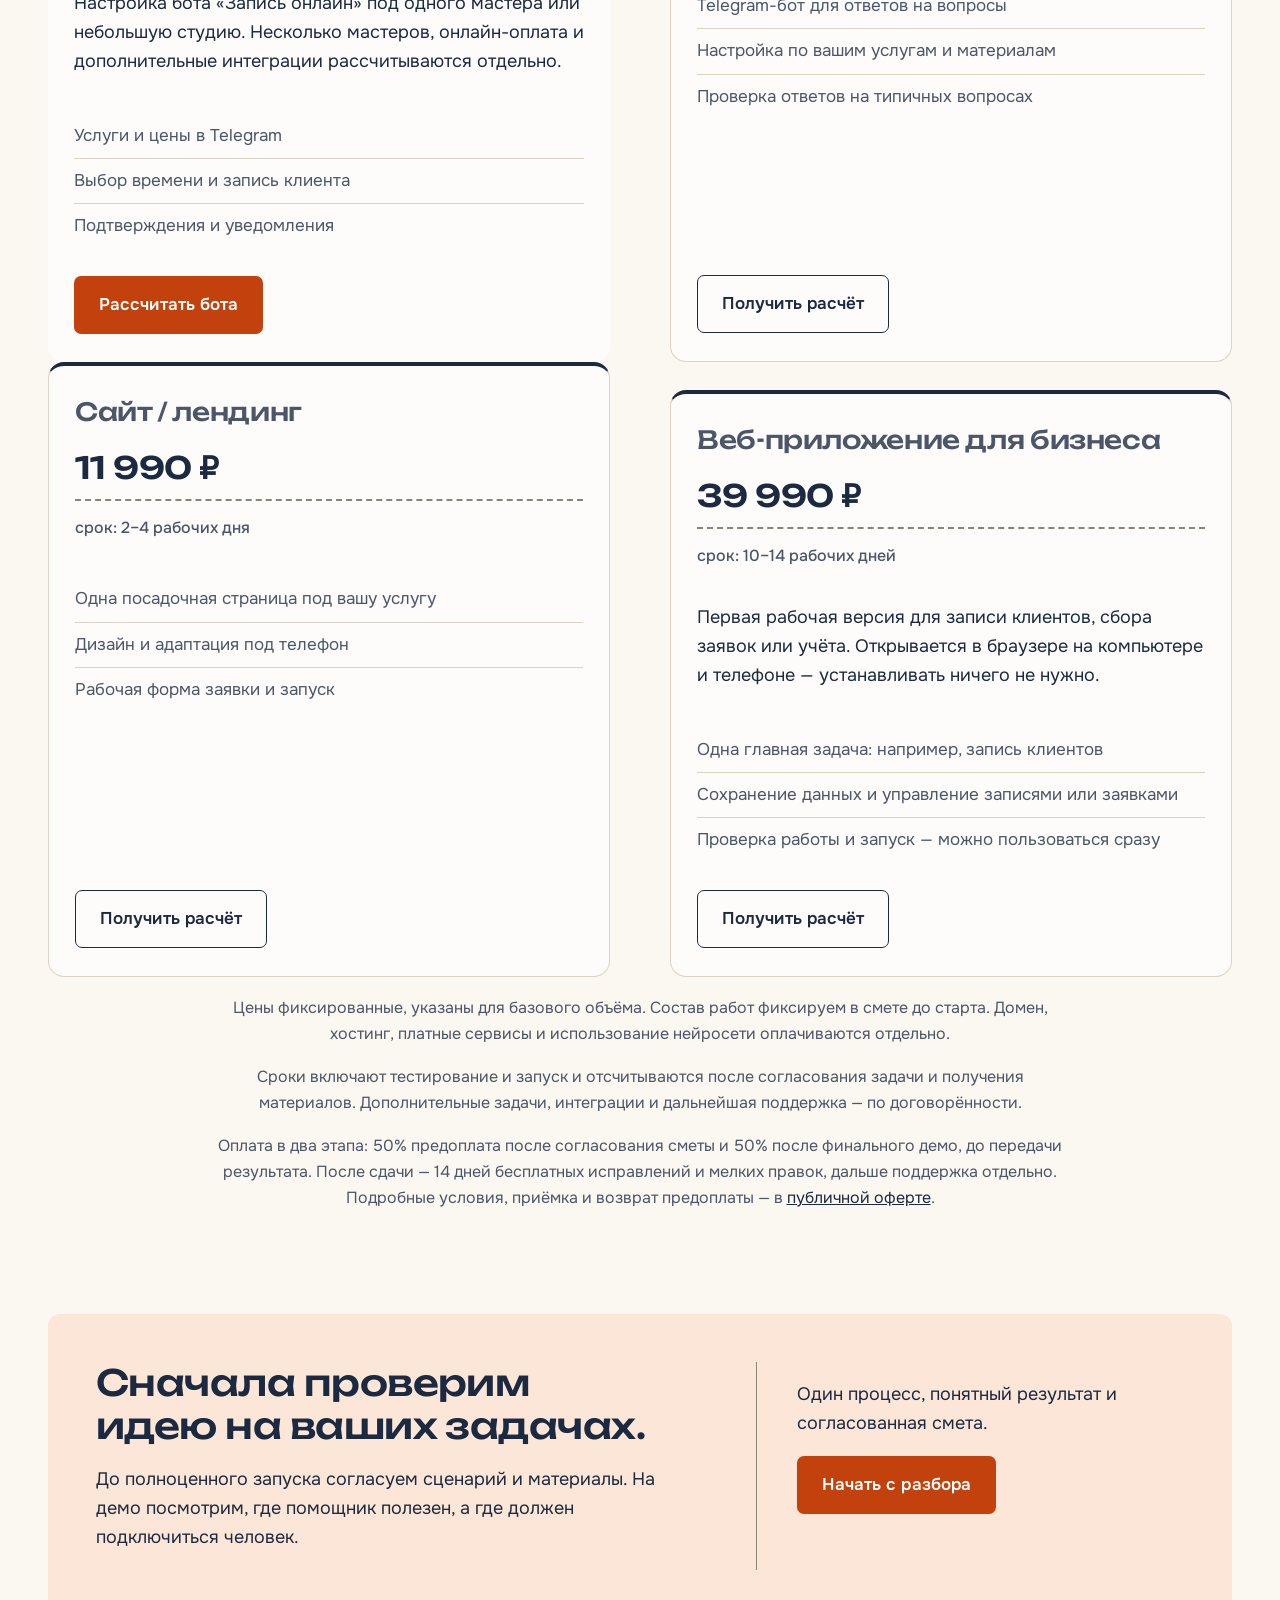
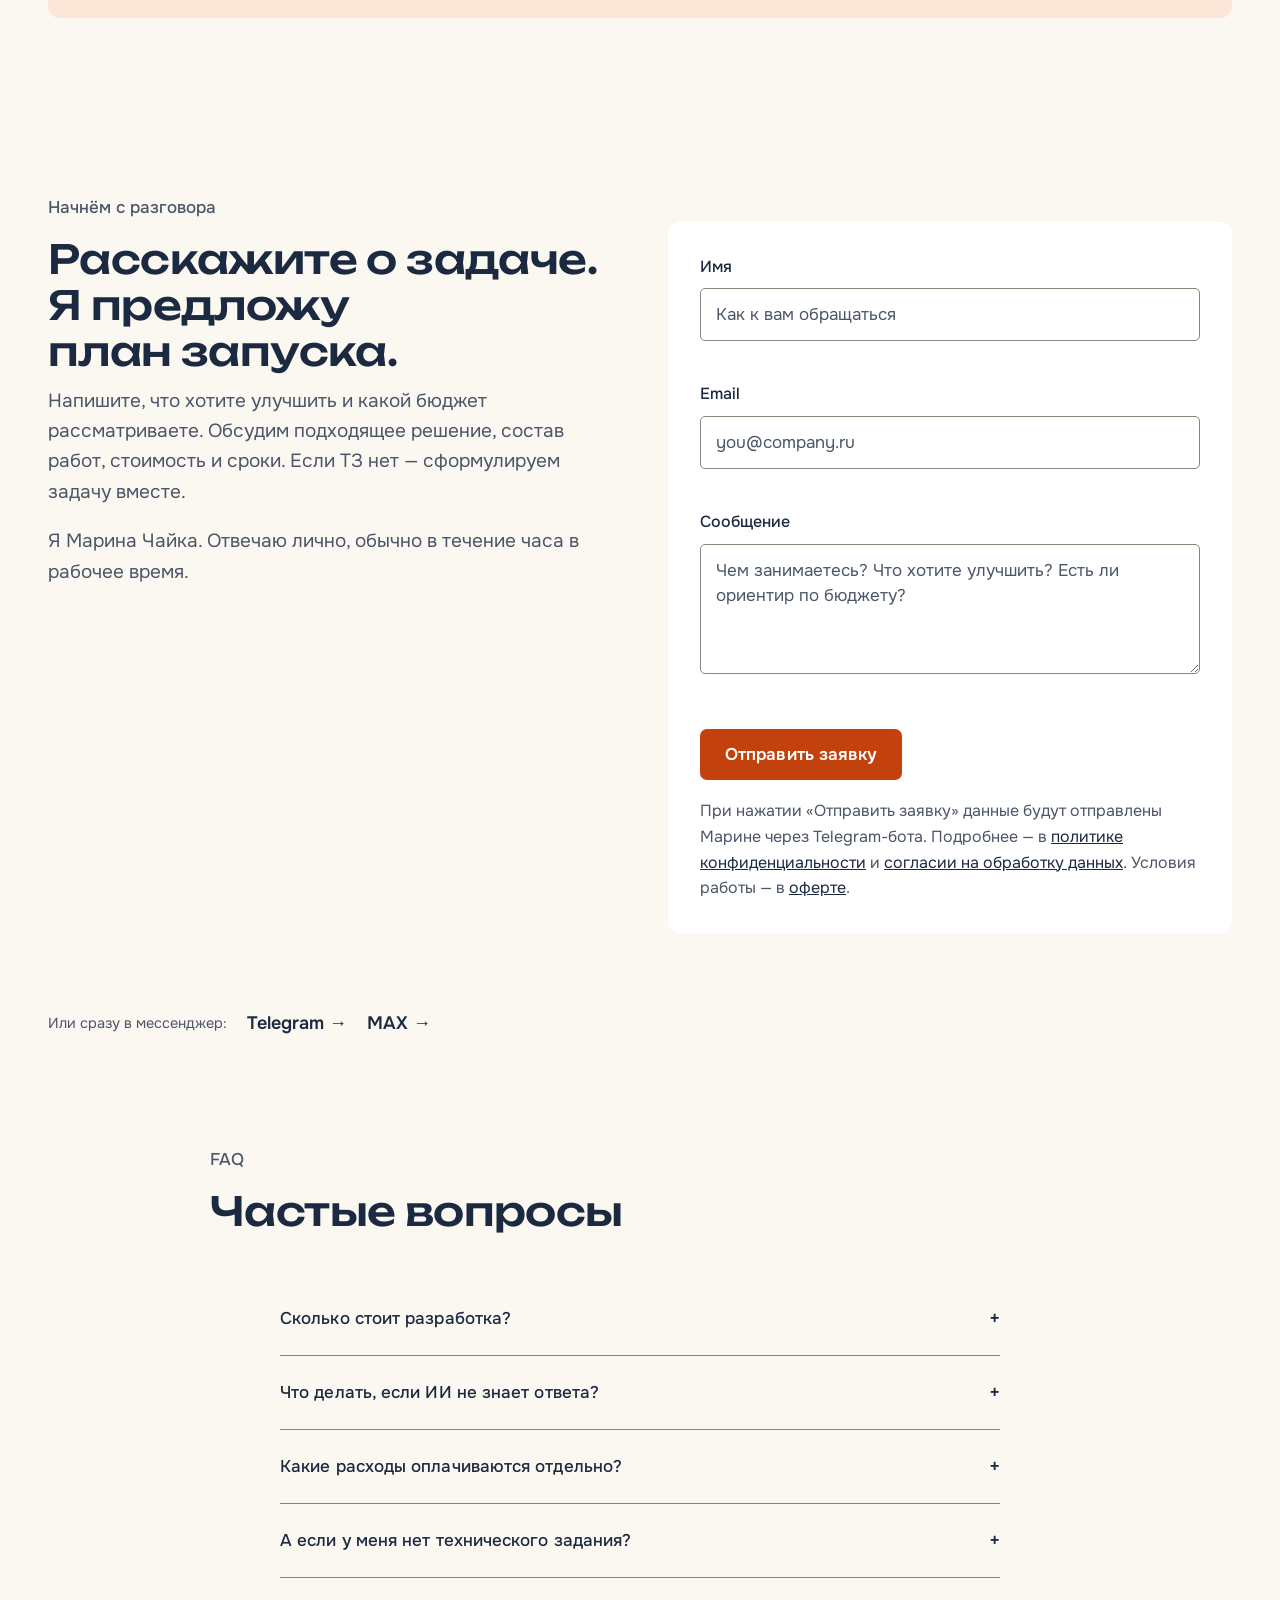
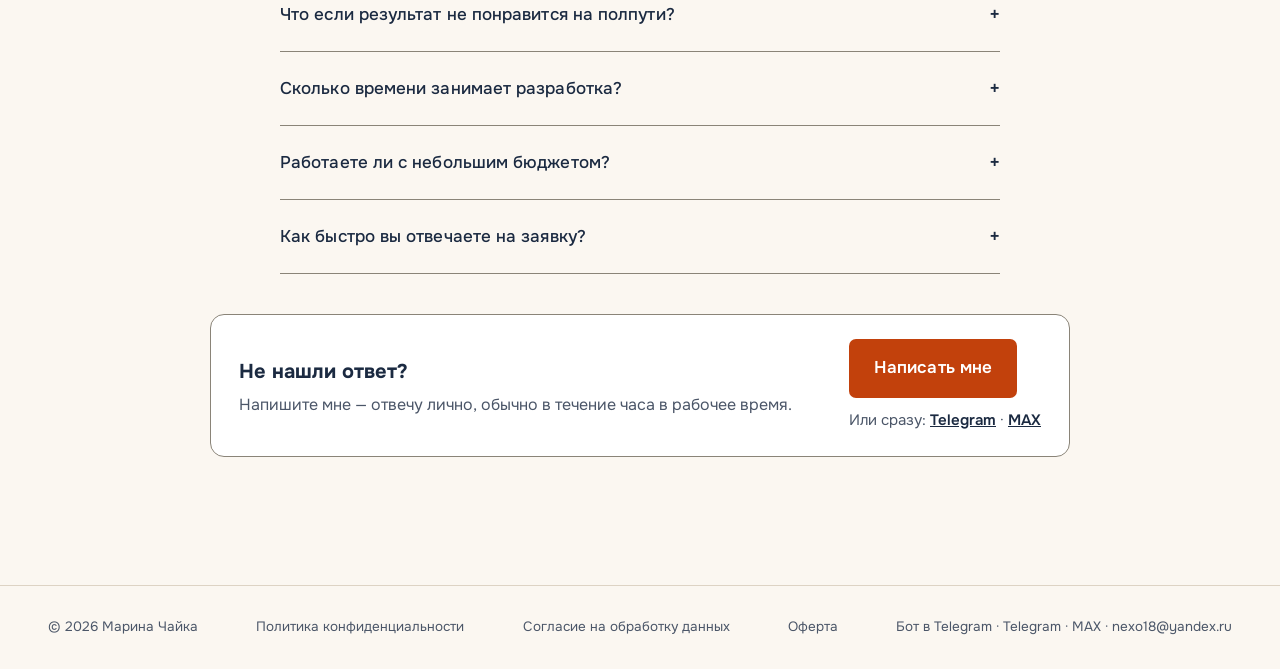
==== commit a24c7b0f: "[agent] цены: 11 990 / 19 990 / 39 990" ====
--- a/index.html
+++ b/index.html
@@ -438,7 +438,7 @@
 <link rel="stylesheet" href="palette.css?v=20261115">
 <link rel="stylesheet" href="motion.css?v=20261115">
 <link rel="stylesheet" href="hero.css?v=20261115">
-<link rel="stylesheet" href="rhythm.css?v=20261116c">
+<link rel="stylesheet" href="rhythm.css?v=20261116e">
 </head>
 <body>
 <a class="skip-link" href="#top">Перейти к содержанию</a>
@@ -508,7 +508,7 @@
       </figure>
       <aside class="hero-services" aria-labelledby="hero-services-title">
         <h2 id="hero-services-title">Что могу сделать</h2>
-        <ul><li><a href="#pricing"><span class="hs-name">Бот записи клиентов</span><span class="hs-desc">Выбор времени, подтверждения, уведомления</span><span class="hs-price">12 000 ₽</span><span class="hs-time">3–5 рабочих дней</span></a></li><li><a href="#pricing"><span class="hs-name">ИИ-помощник</span><span class="hs-desc">Отвечает клиентам по вашим материалам</span><span class="hs-price">20 000 ₽</span><span class="hs-time">5–7 рабочих дней</span></a></li><li><a href="#pricing"><span class="hs-name">Сайт / лендинг</span><span class="hs-desc">Страница под услугу с формой заявки</span><span class="hs-price">12 000 ₽</span><span class="hs-time">2–4 рабочих дня</span></a></li><li><a href="#pricing"><span class="hs-name">Веб-приложение</span><span class="hs-desc">Запись, заявки или учёт в браузере</span><span class="hs-price">40 000 ₽</span><span class="hs-time">10–14 рабочих дней</span></a></li></ul>
+        <ul><li><a href="#pricing"><span class="hs-name">Бот записи клиентов</span><span class="hs-desc">Выбор времени, подтверждения, уведомления</span><span class="hs-price">11 990 ₽</span><span class="hs-time">3–5 рабочих дней</span></a></li><li><a href="#pricing"><span class="hs-name">ИИ-помощник</span><span class="hs-desc">Отвечает клиентам по вашим материалам</span><span class="hs-price">19 990 ₽</span><span class="hs-time">5–7 рабочих дней</span></a></li><li><a href="#pricing"><span class="hs-name">Сайт / лендинг</span><span class="hs-desc">Страница под услугу с формой заявки</span><span class="hs-price">11 990 ₽</span><span class="hs-time">2–4 рабочих дня</span></a></li><li><a href="#pricing"><span class="hs-name">Веб-приложение</span><span class="hs-desc">Запись, заявки или учёт в браузере</span><span class="hs-price">39 990 ₽</span><span class="hs-time">10–14 рабочих дней</span></a></li></ul>
         <a href="#pricing" class="hs-all">Все цены и сроки →</a>
         <a href="https://t.me/MChaika_bot" target="_blank" rel="noopener" class="hs-all web-only">Открыть в Telegram →</a>
       </aside>
@@ -741,14 +741,14 @@
     <div class="wrap">
       <div class="section-head reveal">
         <div class="eyebrow">Цены</div>
-        <h2>Цена фиксируется до старта: 12&nbsp;000–40&nbsp;000&nbsp;₽</h2>
+        <h2>Цена фиксируется до старта: 11&nbsp;990–39&nbsp;990&nbsp;₽</h2>
         <p>Фиксированная стоимость разработки в базовом объёме. Состав работ и смету согласуем до начала проекта.</p>
       </div>
       <div class="pricing reveal">
         <div class="price-card featured">
           <div class="eyebrow" style="margin:0 0 8px">Начните отсюда</div>
           <h3>Бот для записи клиентов</h3>
-          <div class="price-value">12 000 ₽</div>
+          <div class="price-value">11 990 ₽</div>
           <div class="price-time">срок: 3–5 рабочих дней</div>
           <p>Настройка бота «Запись онлайн» под одного мастера или небольшую студию. Несколько мастеров, онлайн-оплата и дополнительные интеграции рассчитываются отдельно.</p>
           <ul class="price-list">
@@ -760,7 +760,7 @@
         </div>
         <div class="price-card">
           <h3>ИИ-помощник для бизнеса</h3>
-          <div class="price-value">20 000 ₽</div>
+          <div class="price-value">19 990 ₽</div>
           <div class="price-time">срок: 5–7 рабочих дней</div>
           <ul class="price-list">
             <li>Telegram-бот для ответов на вопросы</li>
@@ -771,7 +771,7 @@
         </div>
         <div class="price-card">
           <h3>Сайт / лендинг</h3>
-          <div class="price-value">12 000 ₽</div>
+          <div class="price-value">11 990 ₽</div>
           <div class="price-time">срок: 2–4 рабочих дня</div>
           <ul class="price-list">
             <li>Одна посадочная страница под вашу услугу</li>
@@ -783,7 +783,7 @@
 
         <div class="price-card">
           <h3>Веб-приложение для бизнеса</h3>
-          <div class="price-value">40 000 ₽</div>
+          <div class="price-value">39 990 ₽</div>
           <div class="price-time">срок: 10–14 рабочих дней</div>
           <p>Первая рабочая версия для записи клиентов, сбора заявок или учёта. Открывается в браузере на компьютере и телефоне — устанавливать ничего не нужно.</p>
           <ul class="price-list">
@@ -867,10 +867,10 @@
         <div class="faq-item">
           <button class="faq-q">Сколько стоит разработка?<span class="plus" aria-hidden="true">+</span></button>
           <div class="faq-a">
-            <p><strong>Сайт / лендинг — 12 000 ₽.</strong> Одна посадочная страница, дизайн, адаптация под телефон, форма заявки и запуск.</p>
-            <p><strong>Веб-приложение для бизнеса — 40 000 ₽.</strong> Первая рабочая версия для одной главной задачи: записи клиентов, сбора заявок или учёта. Данные сохраняются, а вы управляете ими через простой кабинет в браузере. Проверка работы и запуск входят в стоимость. Дополнительные возможности можно добавить позже.</p>
-            <p><strong>Бот для записи клиентов — 12 000 ₽.</strong> Настройка бота «Запись онлайн» под одного мастера или небольшую студию: услуги и цены, выбор времени, подтверждения и уведомления. Несколько мастеров, онлайн-оплата и дополнительные интеграции рассчитываются отдельно. Состав функций фиксируем до начала работы.</p>
-            <p><strong>ИИ-помощник — 20 000 ₽.</strong> Telegram-бот для ответов на вопросы, настройка по вашим материалам и проверка ответов.</p>
+            <p><strong>Сайт / лендинг — 11 990 ₽.</strong> Одна посадочная страница, дизайн, адаптация под телефон, форма заявки и запуск.</p>
+            <p><strong>Веб-приложение для бизнеса — 39 990 ₽.</strong> Первая рабочая версия для одной главной задачи: записи клиентов, сбора заявок или учёта. Данные сохраняются, а вы управляете ими через простой кабинет в браузере. Проверка работы и запуск входят в стоимость. Дополнительные возможности можно добавить позже.</p>
+            <p><strong>Бот для записи клиентов — 11 990 ₽.</strong> Настройка бота «Запись онлайн» под одного мастера или небольшую студию: услуги и цены, выбор времени, подтверждения и уведомления. Несколько мастеров, онлайн-оплата и дополнительные интеграции рассчитываются отдельно. Состав функций фиксируем до начала работы.</p>
+            <p><strong>ИИ-помощник — 19 990 ₽.</strong> Telegram-бот для ответов на вопросы, настройка по вашим материалам и проверка ответов.</p>
             <p>Это фиксированные цены для базового объёма. Состав работ фиксируем в смете до начала разработки; работы сверх базового объёма рассчитываются отдельно.</p>
           </div>
         </div>
--- a/rhythm.css
+++ b/rhythm.css
@@ -32,17 +32,15 @@
   html body section{padding:44px 0}
   html body .cases{gap:34px}
 }
-/* Мобильная версия: горизонтальные ленты вместо длинных столбцов */
+/* Мобильная версия: кейсы столбцом, скриншоты Direct Reports лентой */
 @media(max-width:600px){
-  html body .cases{display:flex;flex-direction:row;overflow-x:auto;scroll-snap-type:x mandatory;gap:16px;width:100vw;max-width:100vw;margin-left:calc(50% - 50vw);box-sizing:border-box;padding:0 22px 18px;-webkit-overflow-scrolling:touch}
-  html body .cases>.case-card{flex:0 0 calc(100vw - 64px);min-width:0;max-width:340px;scroll-snap-align:start;scroll-margin-left:22px;display:flex;flex-direction:column;gap:16px;border-top:0;padding-top:0}
-  html body .cases>.case-card:first-child{flex-basis:calc(100vw - 44px);max-width:none}
-  html body .case-card :is(p,h3){max-width:100%}
-  html body .case-card--telegram .telegram-preview{order:1;max-width:none;width:100%}
+  html body .cases{display:flex;flex-direction:column;gap:40px}
+  html body .case-card--telegram{display:flex;flex-direction:column;gap:16px;border-top:1px solid var(--line);padding-top:32px}
+  html body .case-card--telegram .telegram-preview{order:1;max-width:260px;width:100%;align-self:center;padding:14px}
   html body .case-card--telegram>div{order:2}
-  html body .case-card--telegram>.btn{order:3}
+  html body .case-card--telegram>.btn{order:3;width:100%}
   html body .case-card .screenshots-grid{display:flex;overflow-x:auto;scroll-snap-type:x mandatory;gap:10px}
   html body .case-card .screenshot-link{flex:0 0 78%;scroll-snap-align:start}
   html body .case-card .project-preview{padding:12px}
+  html body .cases>.case-card.reveal{opacity:1!important;transform:none!important;transition:none!important}
 }
-@media(max-width:600px){html body .cases>.case-card.reveal{opacity:1!important;transform:none!important;transition:none!important}}
